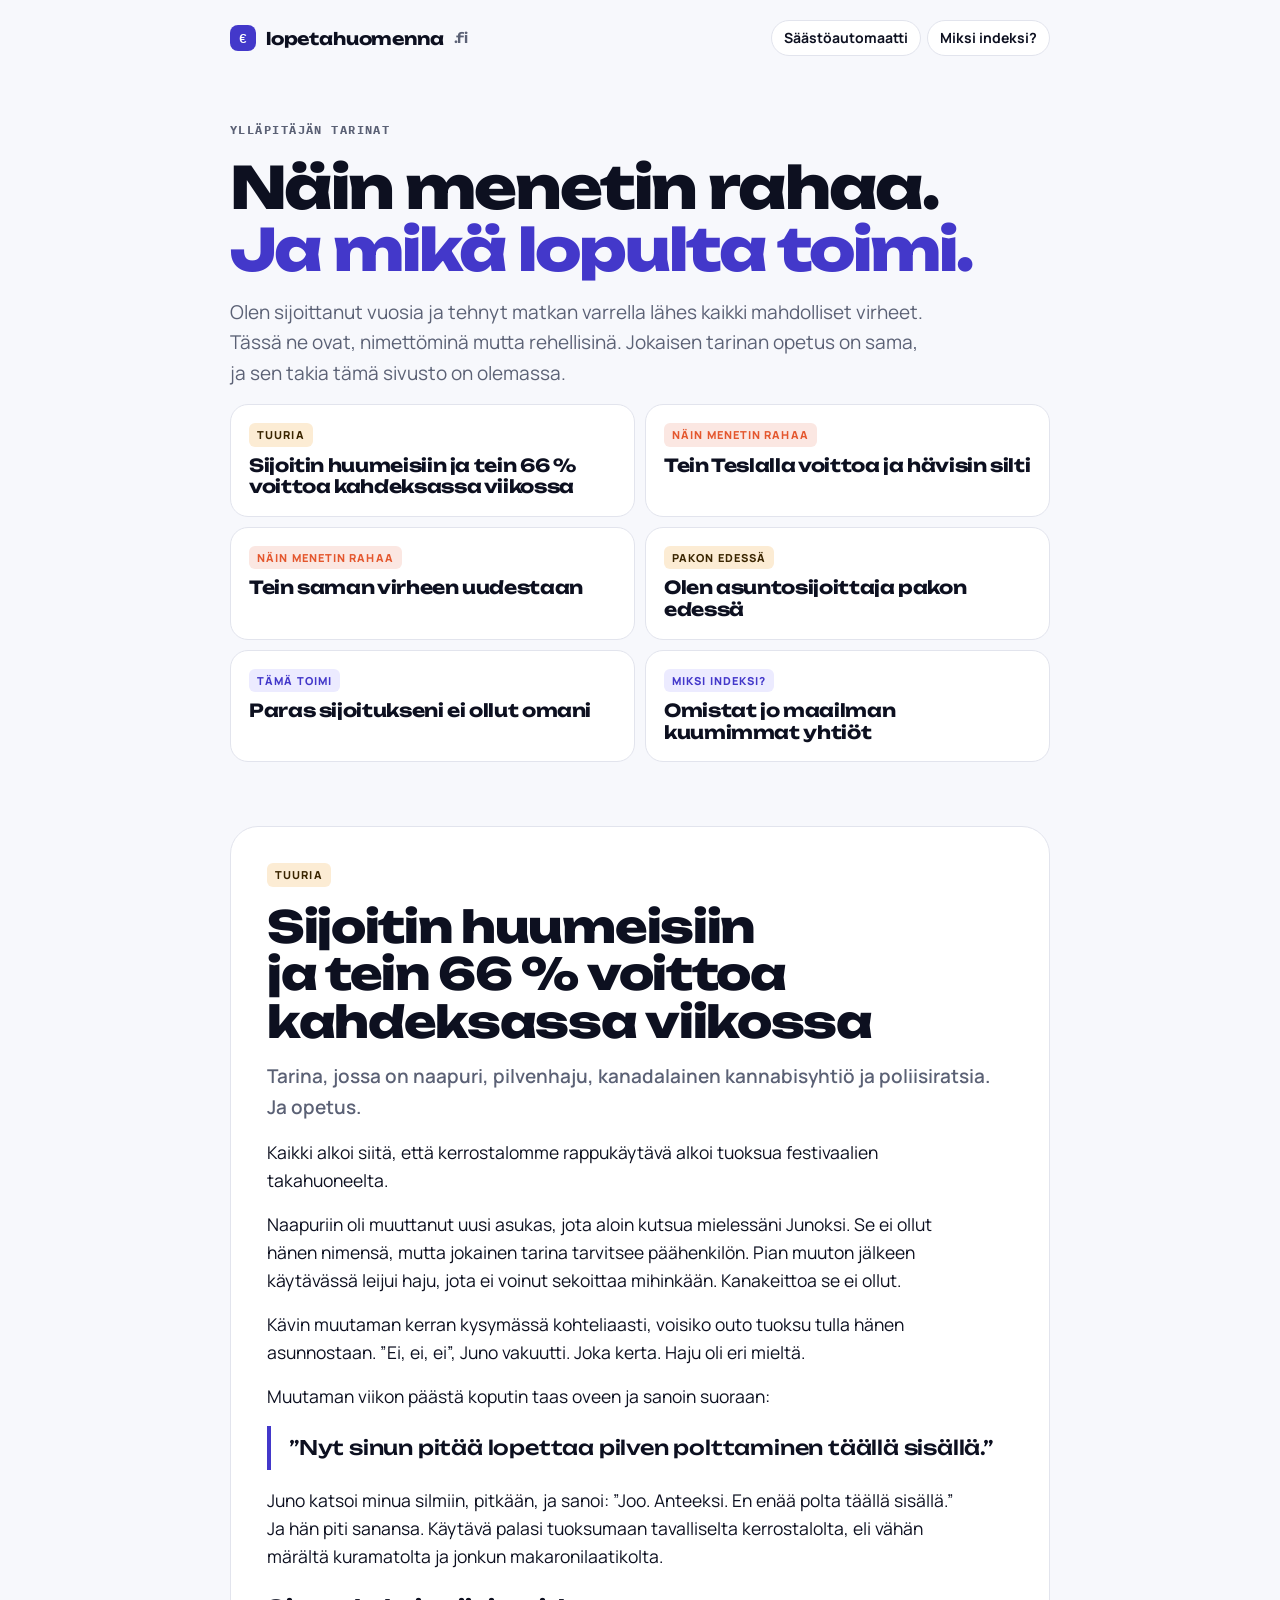
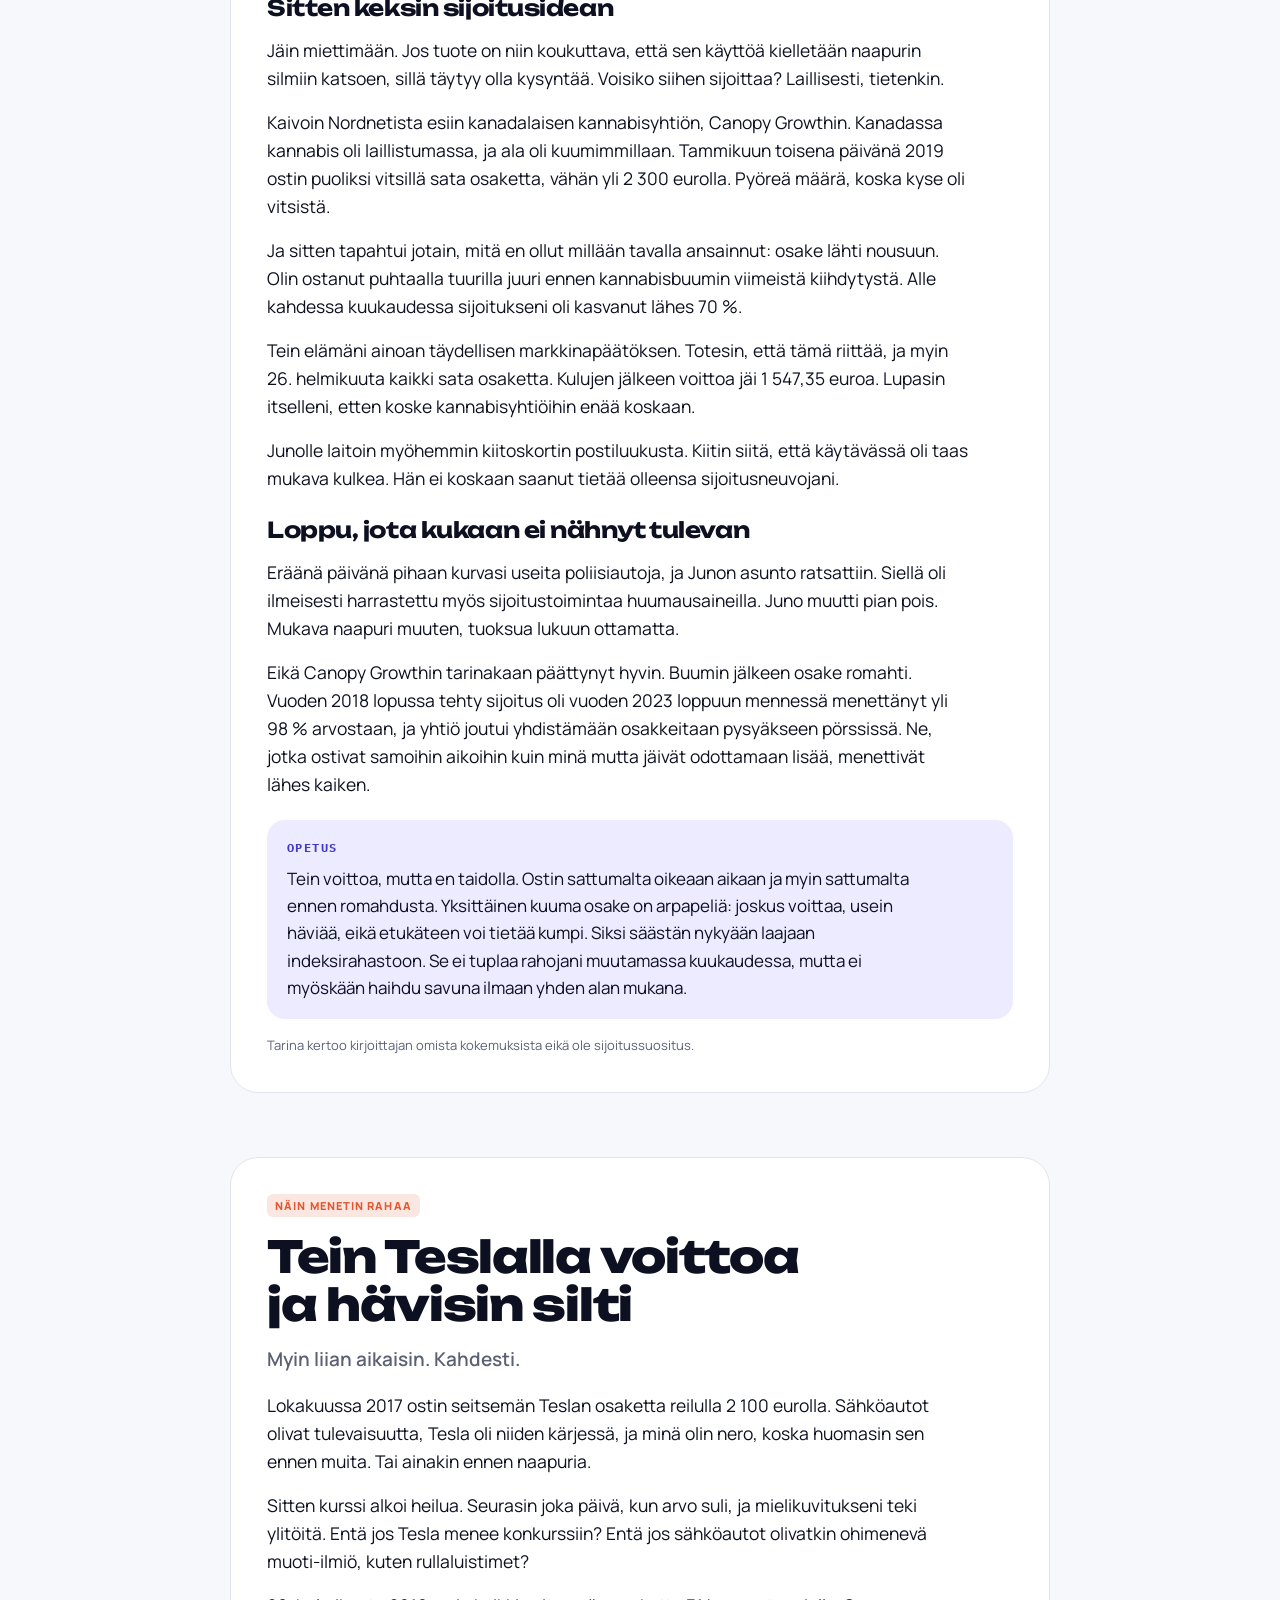
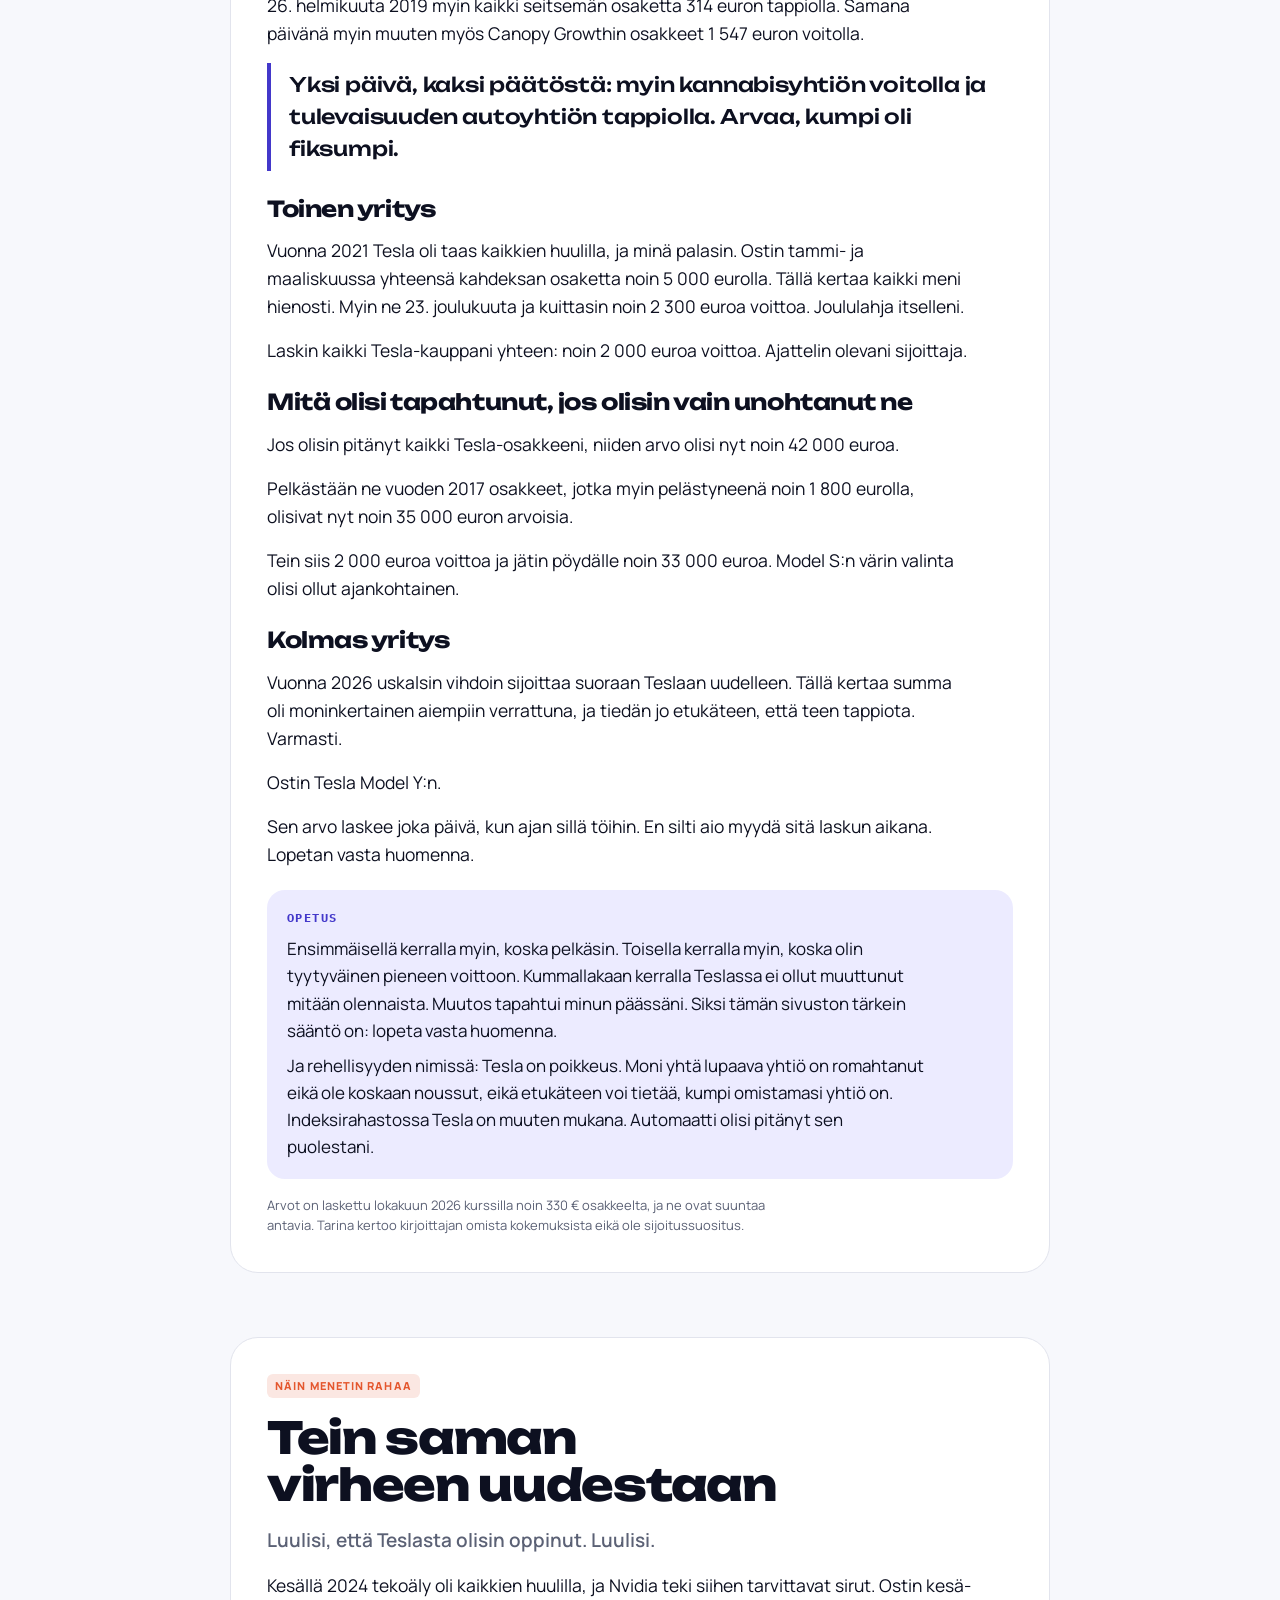
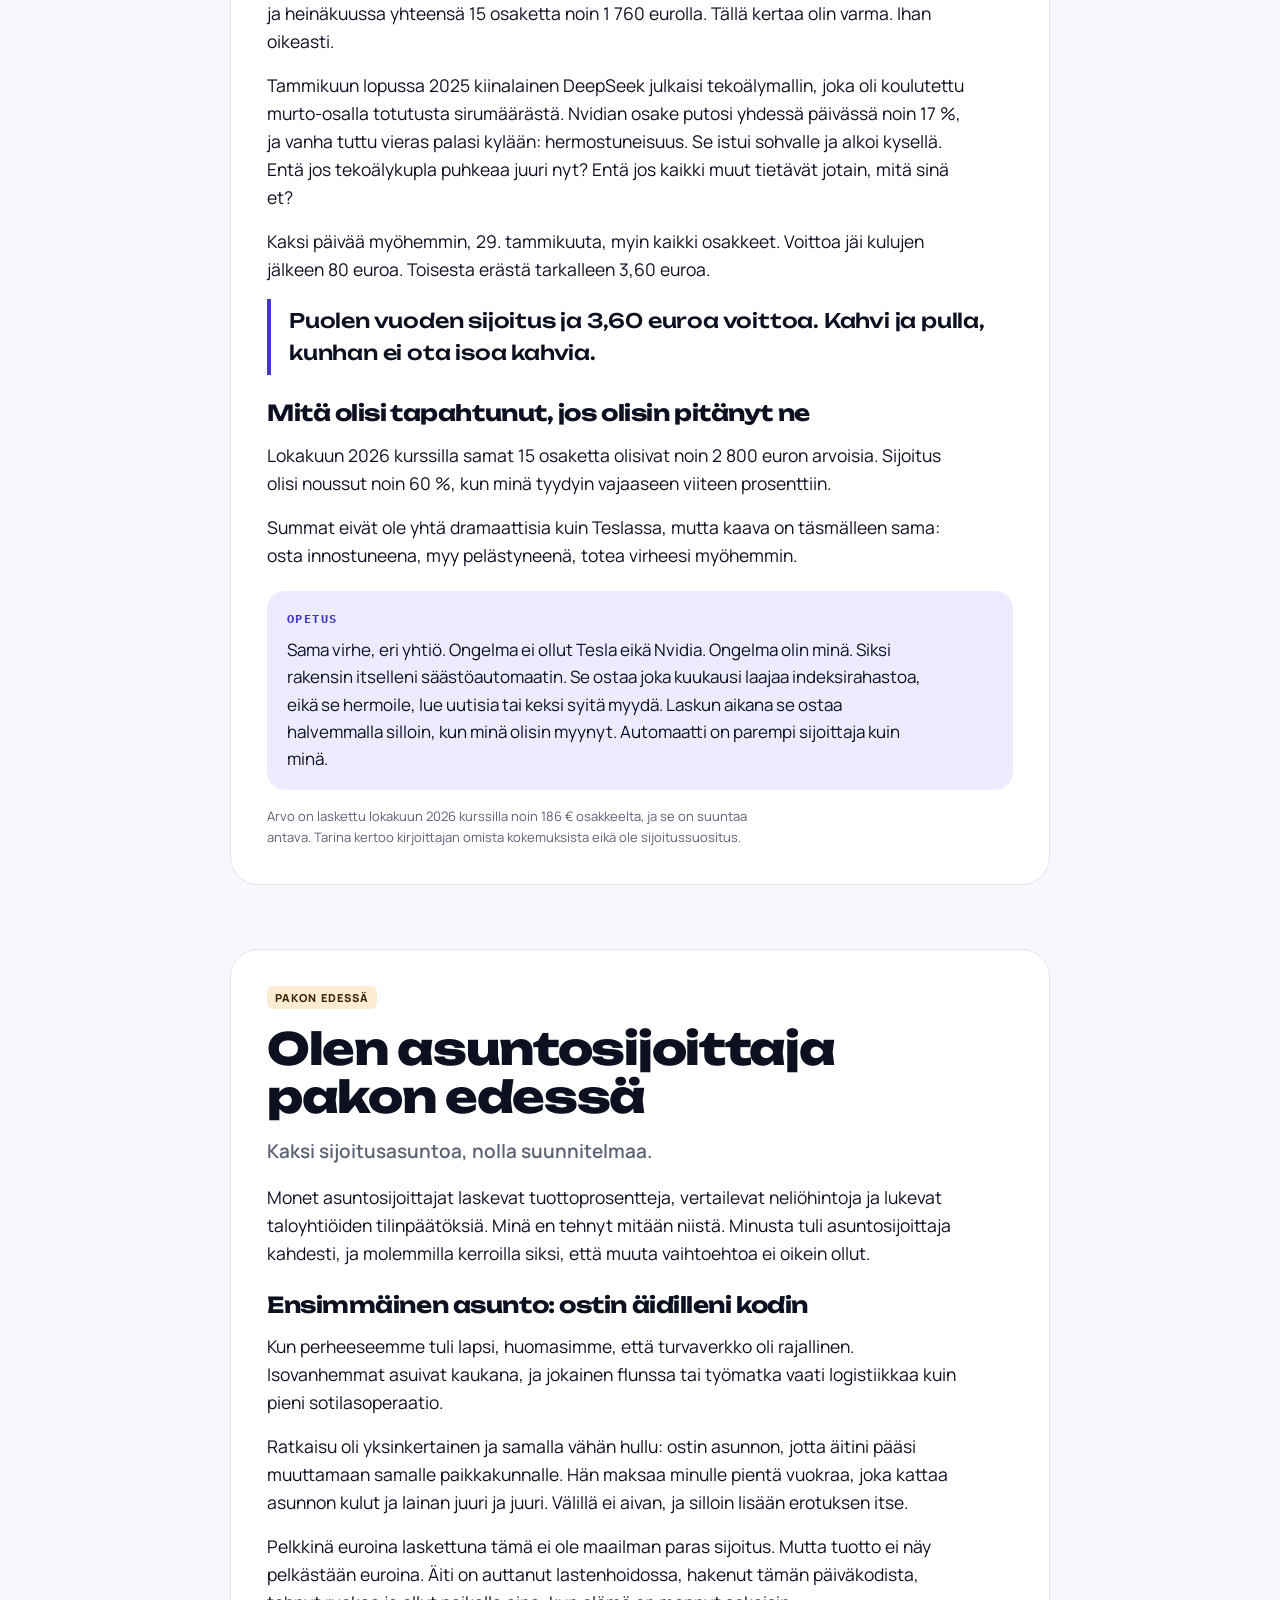
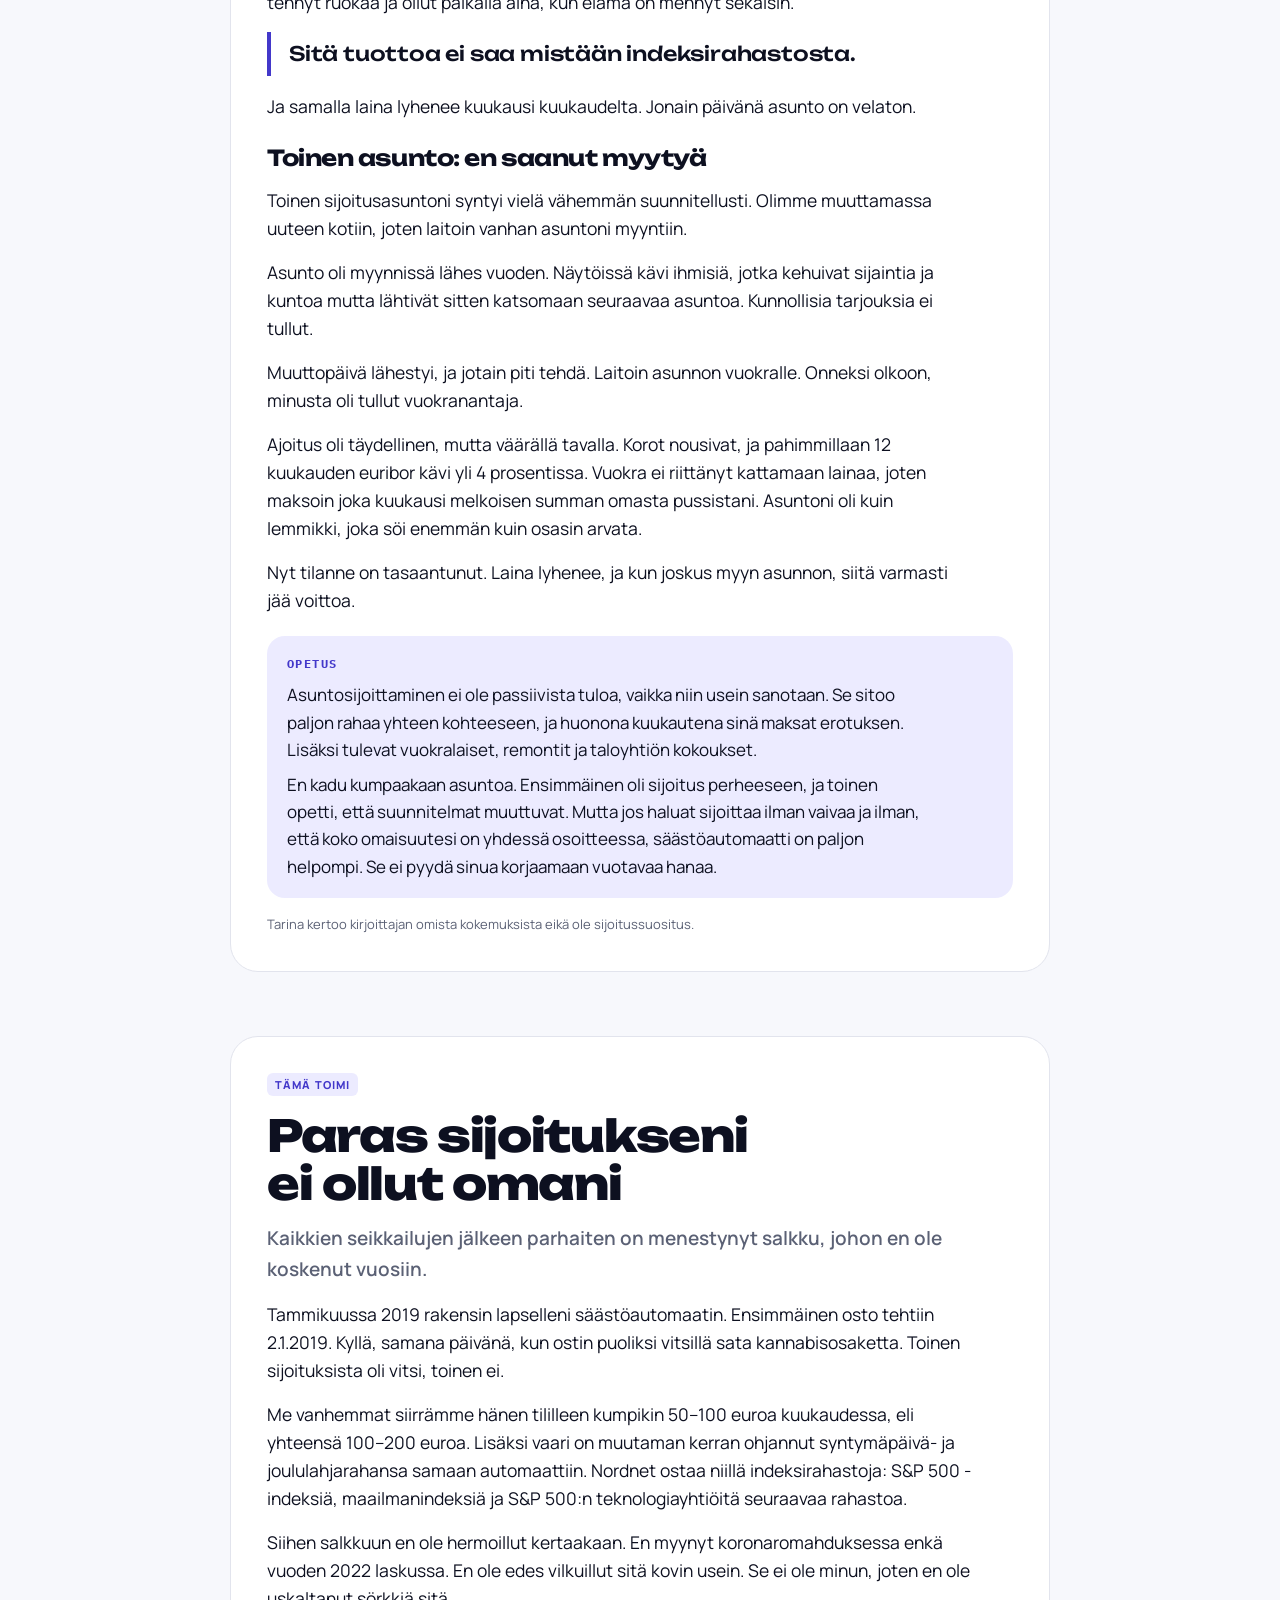
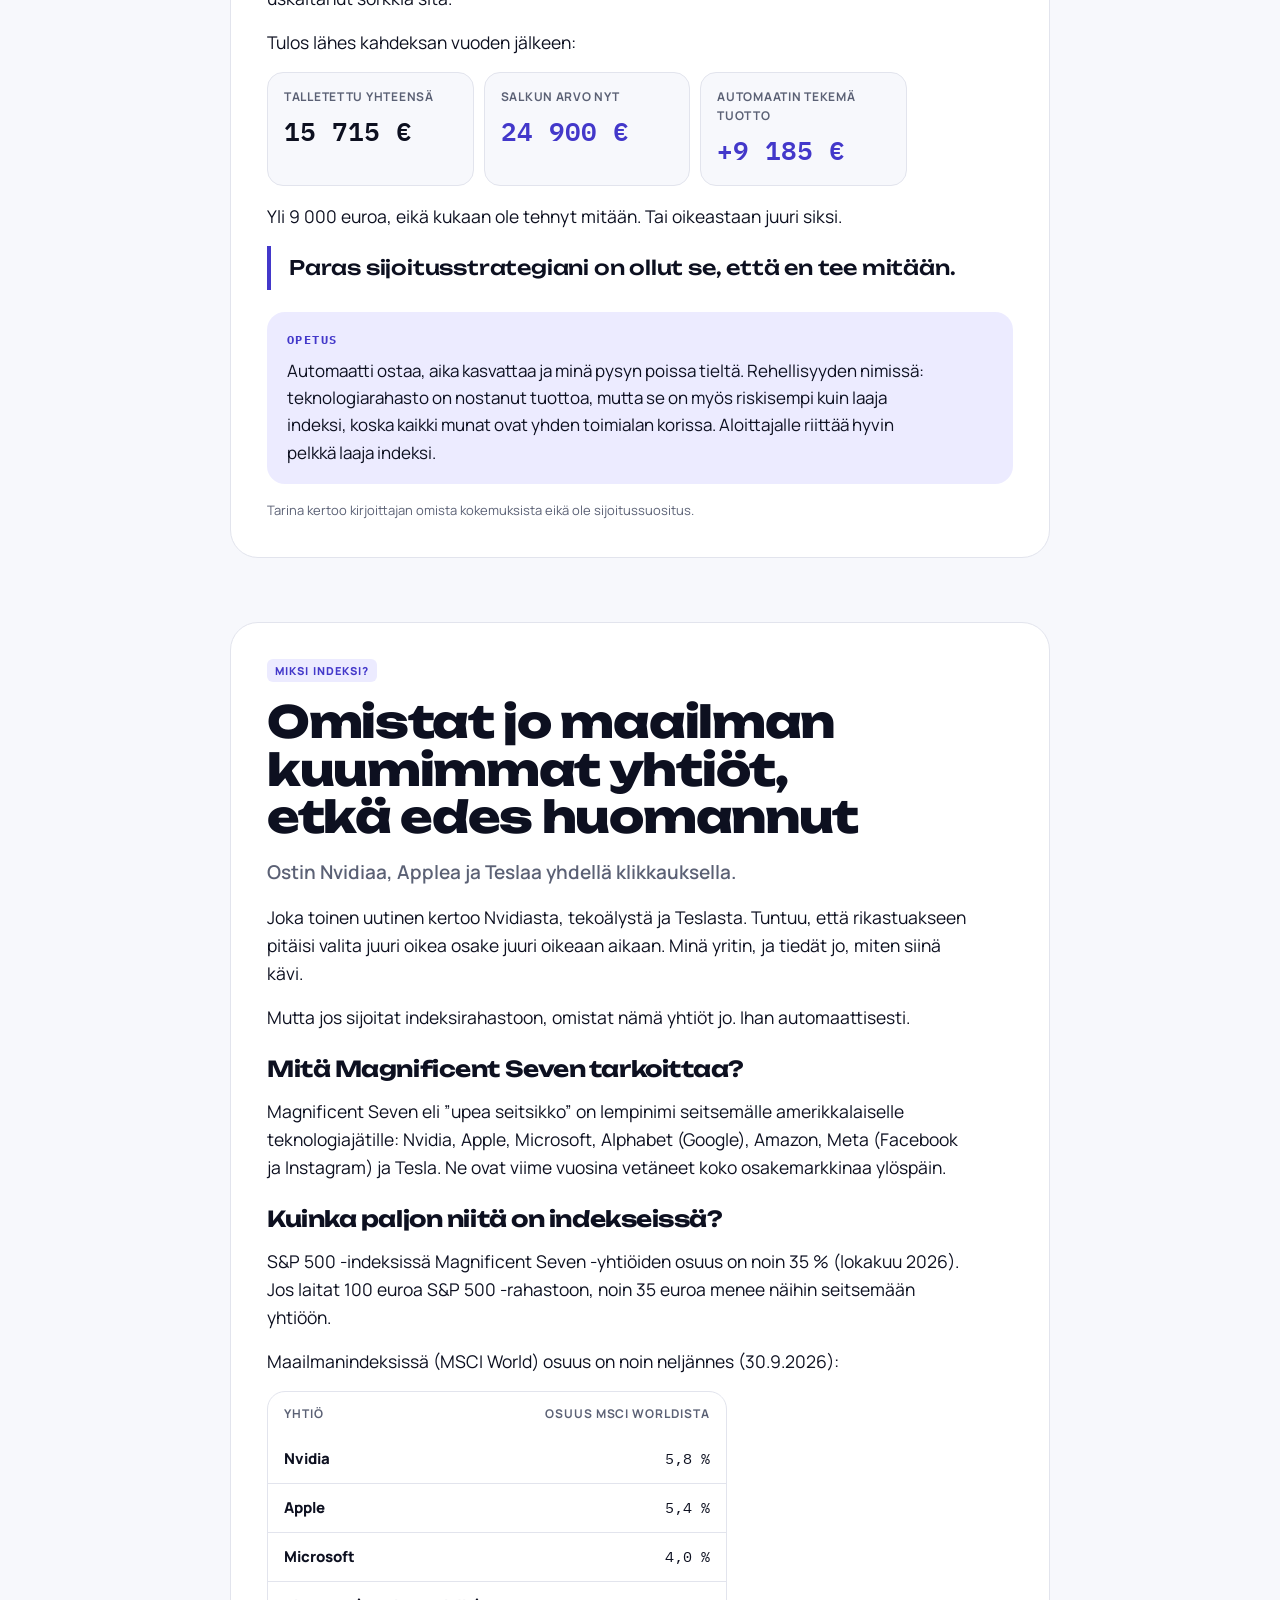
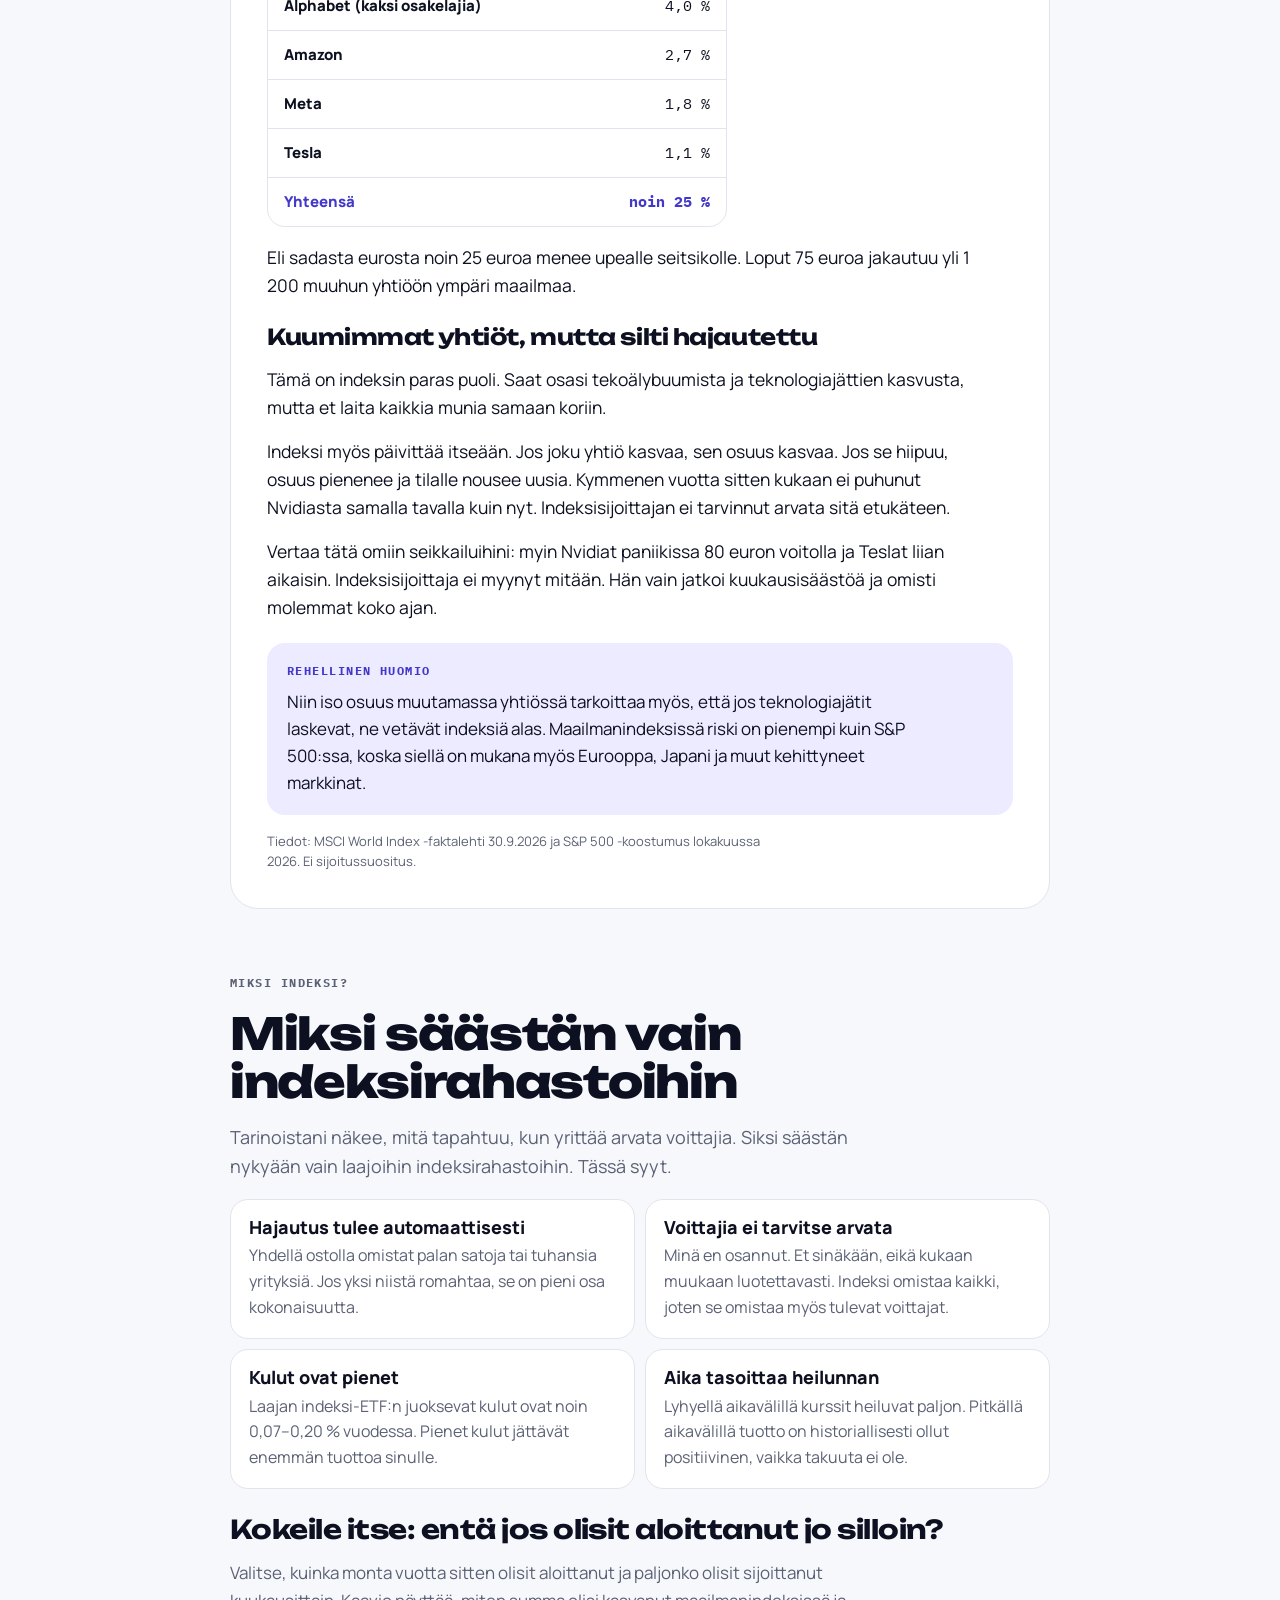
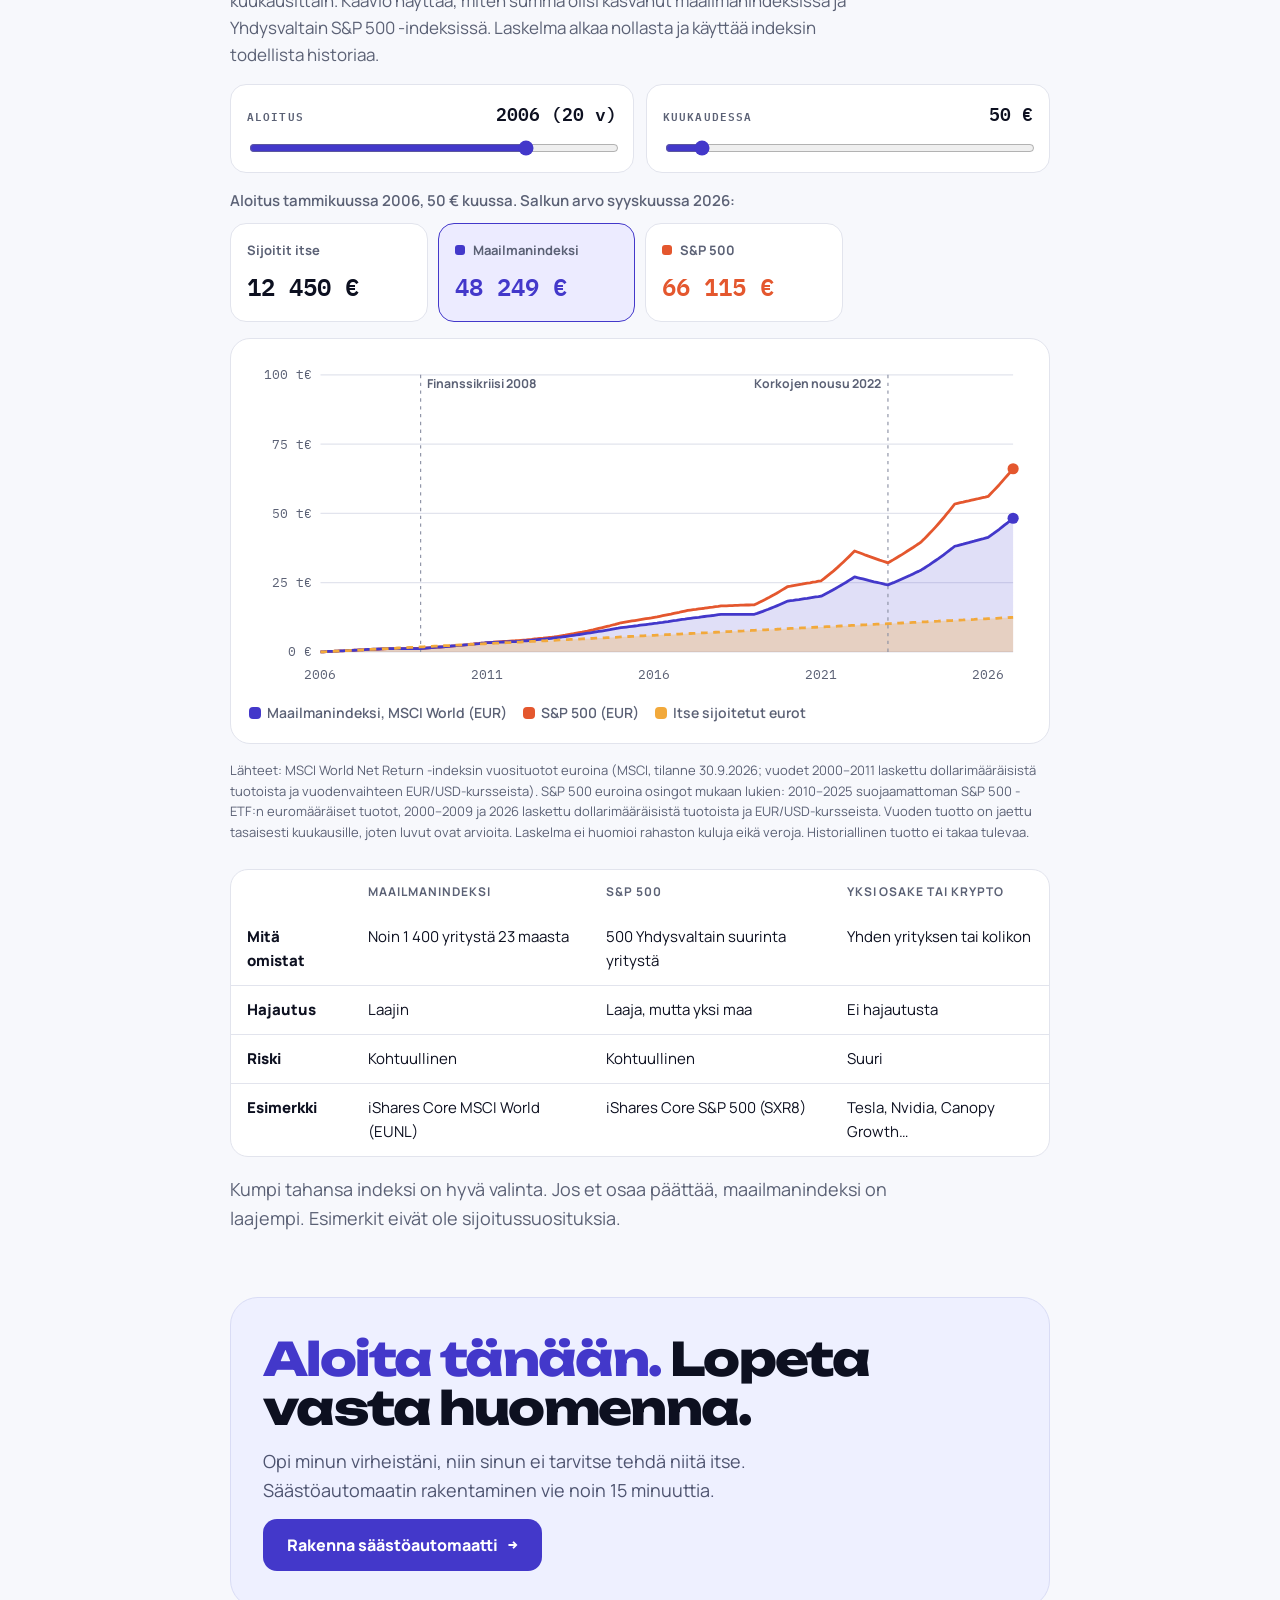
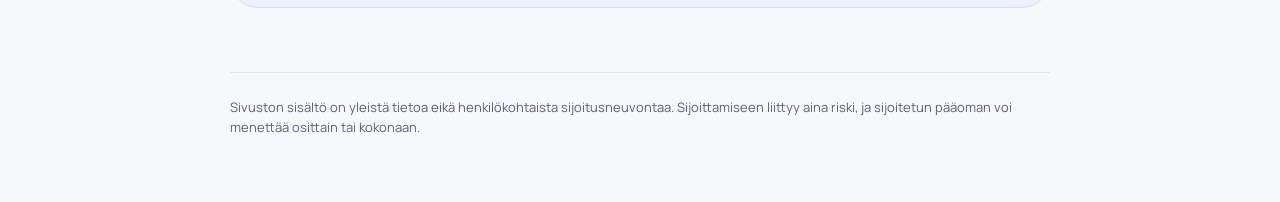
==== tarinat.html @ 7ac10c04 "Asuntotarina: korkohuipun muotoilu Co-Authored-By: Claude Opus 5.5 <noreply@anthropic.com> Claude-Se" ====
<!doctype html>
<html lang="fi">
<head>
<meta charset="utf-8">
<link rel="icon" href="data:image/svg+xml,%3Csvg xmlns='http://www.w3.org/2000/svg' viewBox='0 0 32 32'%3E%3Crect width='32' height='32' rx='9' fill='%234338CA'/%3E%3Ctext x='16' y='22' font-family='Arial' font-size='18' font-weight='700' text-anchor='middle' fill='white'%3E%E2%82%AC%3C/text%3E%3C/svg%3E">
<meta name="viewport" content="width=device-width, initial-scale=1, viewport-fit=cover">
<title>Ylläpitäjän tarinat</title>
<meta name="claude:viewport-fit-sides" content="cover">
<link rel="preconnect" href="https://fonts.googleapis.com">
<link rel="stylesheet" href="https://fonts.googleapis.com/css2?family=Unbounded:wght@500;700;800&family=Manrope:wght@400;500;600;700;800&family=IBM+Plex+Mono:wght@500;600&display=swap">
<style>
/* Layout: a dark "terminal" hero panel with the real index curve behind the thesis, then crisp white cards on a cool grey page. */
:root{
  --bg:#F7F8FC; --surface:#FFFFFF; --ink:#0D1020; --muted:#5B6175; --line:#E2E4ED;
  --spruce:#4338CA; --spruce-soft:#ECEBFF; --stop:#8A8FA3; --sky:#E4572E; --sun:#F2A93B; --sun-ink:#3A2500;
  --panel:#EEF0FF; --panel-ink:#0D1020; --panel-muted:#4E5470; --panel-line:#D9DCF5; --glow:#4338CA;
  --display:"Unbounded", "Avenir Next", "Segoe UI", sans-serif;
  --body:"Manrope", "Segoe UI", Helvetica, Arial, sans-serif;
  --mono:"IBM Plex Mono", ui-monospace, Menlo, Consolas, monospace;
}
@media (prefers-color-scheme: dark){:root:not([data-theme="light"]){
  --bg:#08090F; --surface:#121526; --ink:#ECEEF7; --muted:#9CA2BD; --line:#23273F;
  --spruce:#9B94FF; --spruce-soft:#1F1E45; --stop:#7C819A; --sky:#FF8A65; --sun:#F5B651; --sun-ink:#2A1A00;
  --panel:#141833; --panel-ink:#F3F4FA; --panel-muted:#A3A8C2; --panel-line:#2C3157; --glow:#A9A4FF; color-scheme:dark}}
:root[data-theme="dark"]{
  --bg:#08090F; --surface:#121526; --ink:#ECEEF7; --muted:#9CA2BD; --line:#23273F;
  --spruce:#9B94FF; --spruce-soft:#1F1E45; --stop:#7C819A; --sky:#FF8A65; --sun:#F5B651; --sun-ink:#2A1A00;
  --panel:#141833; --panel-ink:#F3F4FA; --panel-muted:#A3A8C2; --panel-line:#2C3157; --glow:#A9A4FF; color-scheme:dark}

*{box-sizing:border-box}
body{background:var(--bg);color:var(--ink);font-family:var(--body);font-size:17px;line-height:1.6;
  padding-left:max(16px,env(safe-area-inset-left,0px));padding-right:max(16px,env(safe-area-inset-right,0px))}
.wrap{max-width:820px;margin:0 auto;display:flex;flex-direction:column;gap:64px;padding-block:20px 64px}
h1,h2,h3{font-family:var(--display);text-wrap:balance;margin:0;line-height:1.08}
h3{font-family:var(--body);font-weight:800}
p{margin:0}
.num{font-family:var(--mono);font-variant-numeric:tabular-nums}

header{display:flex;justify-content:space-between;align-items:center;gap:12px}
.logo{font-family:var(--display);font-weight:700;font-size:17px;letter-spacing:-.01em;display:flex;align-items:center;gap:10px}
.logo .coin{width:26px;height:26px;border-radius:8px;background:var(--spruce);display:grid;place-items:center;color:var(--surface);font-size:13px;font-family:var(--mono);font-weight:600}
.logo small{color:var(--muted);font-weight:500}
.tag{font-size:12px;text-transform:uppercase;letter-spacing:.12em;color:var(--muted);font-weight:700;font-family:var(--mono)}
header .tag{background:var(--surface);border:1px solid var(--line);border-radius:999px;padding:5px 12px;letter-spacing:.06em}

/* Hero panel */
.hero{position:relative;overflow:hidden;background:var(--panel);color:var(--panel-ink);border-radius:28px;padding:44px 36px 36px;display:flex;flex-direction:column;gap:22px;isolation:isolate}
.hero{border:1px solid var(--panel-line)}
.hero::after{content:"";position:absolute;inset:0;background-image:linear-gradient(var(--panel-line) 1px,transparent 1px),linear-gradient(90deg,var(--panel-line) 1px,transparent 1px);background-size:44px 44px;opacity:.7;z-index:-2;mask-image:linear-gradient(180deg,transparent,#000 70%)}
.hero .curve{position:absolute;left:0;right:0;bottom:0;width:100%;height:62%;z-index:-1;pointer-events:none}
.hero h1{font-size:clamp(34px,6.4vw,60px);font-weight:800;letter-spacing:-.035em}
.hero h1 em{font-style:normal;color:var(--glow)}
.hero .lead{font-size:18px;color:var(--panel-muted);max-width:56ch}
.hero .lead:first-of-type{color:var(--panel-ink);font-size:20px;font-weight:600}
.receipt{display:grid;grid-template-columns:repeat(3,minmax(0,1fr));gap:10px;margin-top:6px}
.receipt div{padding:14px 16px;display:flex;flex-direction:column;gap:4px;border:1px solid var(--panel-line);border-radius:16px;background:color-mix(in srgb,var(--surface) 80%,transparent);backdrop-filter:blur(6px);min-width:0}
.receipt span{font-size:11px;text-transform:uppercase;letter-spacing:.1em;color:var(--panel-muted);font-weight:600;font-family:var(--mono)}
.receipt b{font-family:var(--mono);font-size:clamp(20px,3.6vw,28px);font-weight:600;color:var(--panel-ink)}
.receipt .big{border-color:var(--glow)}
.receipt .big b{color:var(--glow)}
.hero .fine{color:var(--panel-muted)}
.fine{font-size:13px;color:var(--muted)}
.btn{appearance:none;border:0;border-radius:14px;background:var(--spruce);color:var(--surface);font:800 16px var(--body);padding:15px 24px;cursor:pointer;align-self:flex-start;transition:transform .15s,box-shadow .15s;display:inline-flex;align-items:center;gap:10px}
.btn::after{content:"→";font-family:var(--mono)}
.btn:hover:not(:disabled){transform:translateY(-2px)}
.btn:disabled{opacity:.4;cursor:default}
.hero .btn{background:var(--spruce);color:var(--surface)}
.hero .btn:hover{box-shadow:0 10px 30px -10px var(--glow)}
.btn:focus-visible,.opt:focus-within,.ghost:focus-visible{outline:3px solid var(--sun);outline-offset:2px}
.ghost{appearance:none;background:none;border:0;color:var(--muted);font:700 15px var(--body);cursor:pointer;padding:8px 0}
.ghost:disabled{visibility:hidden}

/* Quiz */
.quiz{background:var(--surface);border:1px solid var(--line);border-radius:24px;padding:32px;display:flex;flex-direction:column;gap:24px;scroll-margin-top:16px;box-shadow:0 1px 0 var(--line),0 24px 48px -32px rgba(13,16,32,.25)}
.progress{display:flex;gap:6px}
.progress i{flex:1;height:4px;border-radius:2px;background:var(--line);transition:background .25s}
.progress i.on{background:var(--spruce)}
.qhead{display:flex;flex-direction:column;gap:8px}
.qhead h2{font-size:clamp(22px,4vw,30px);font-weight:700;letter-spacing:-.02em}
.opts{display:grid;grid-template-columns:repeat(2,minmax(0,1fr));gap:10px}
.opt{display:flex;gap:12px;align-items:flex-start;border:1.5px solid var(--line);border-radius:16px;padding:16px;cursor:pointer;transition:border-color .15s,background .15s,transform .15s;background:var(--surface)}
.opt:hover{border-color:var(--spruce);transform:translateY(-1px)}
.opt input{position:absolute;opacity:0;pointer-events:none}
.opt .dot{flex:none;width:22px;height:22px;border-radius:7px;border:2px solid var(--line);margin-top:1px;display:grid;place-items:center}
.opt.sel{border-color:var(--spruce);background:var(--spruce-soft)}
.opt.sel .dot{border-color:var(--spruce);background:var(--spruce)}
.opt.sel .dot::after{content:"";width:9px;height:5px;border-left:2px solid var(--surface);border-bottom:2px solid var(--surface);transform:rotate(-45deg) translate(1px,-1px)}
.opt b{display:block;font-weight:800}
.opt small{color:var(--muted);font-size:14.5px;line-height:1.45;display:block;margin-top:2px}
.nav{display:flex;justify-content:space-between;align-items:center}

/* Plan */
.plan{display:flex;flex-direction:column;gap:24px}
.plan h2{font-size:clamp(26px,4.8vw,40px);font-weight:800;letter-spacing:-.03em}
.verdict{background:var(--surface);border:1px solid var(--line);border-radius:18px;padding:18px 20px;font-size:18px;max-width:none;position:relative;padding-left:24px}
.verdict::before{content:"";position:absolute;left:0;top:18px;bottom:18px;width:4px;border-radius:0 4px 4px 0;background:var(--sun)}
.steps{list-style:none;margin:0;padding:0;display:grid;gap:10px;counter-reset:s}
.steps li{display:grid;grid-template-columns:44px minmax(0,1fr);gap:14px;padding:18px;background:var(--surface);border:1px solid var(--line);border-radius:18px;counter-increment:s}
.steps li::before{content:counter(s,decimal-leading-zero);font-family:var(--mono);font-weight:600;font-size:14px;width:40px;height:40px;border-radius:12px;background:var(--spruce-soft);color:var(--spruce);display:grid;place-items:center}
.steps h3{font-size:18px;margin-bottom:4px}
.steps p{color:var(--muted);font-size:16px}
.mine{background:var(--sun);color:var(--sun-ink);font-size:11px;font-weight:800;text-transform:uppercase;letter-spacing:.08em;padding:3px 8px;border-radius:6px;margin-left:8px;vertical-align:2px;font-family:var(--body);white-space:nowrap}

/* Calculators */
.calc{display:flex;flex-direction:column;gap:20px}
.calc h2{font-size:clamp(24px,4.4vw,34px);font-weight:700;letter-spacing:-.025em}
.controls{display:grid;grid-template-columns:repeat(3,minmax(0,1fr));gap:12px}
.controls.two{grid-template-columns:repeat(2,minmax(0,1fr))}
.controls.four{grid-template-columns:repeat(4,minmax(0,1fr))}
@media (max-width:820px){.controls.four{grid-template-columns:repeat(2,minmax(0,1fr))}}
.lead-s{color:var(--muted);max-width:62ch}
.ctl{display:flex;flex-direction:column;gap:10px;background:var(--surface);border:1px solid var(--line);border-radius:16px;padding:14px 16px}
.ctl label{font-size:11px;text-transform:uppercase;letter-spacing:.1em;color:var(--muted);font-weight:600;font-family:var(--mono);display:flex;justify-content:space-between;gap:8px;align-items:baseline}
.ctl output{font-family:var(--mono);color:var(--ink);text-transform:none;letter-spacing:0;font-size:18px;font-weight:600}
input[type=range]{width:100%;accent-color:var(--spruce)}
.chart{background:var(--surface);border:1px solid var(--line);border-radius:20px;padding:18px}
.chart svg{display:block;width:100%;height:auto}
.legend{display:flex;flex-wrap:wrap;gap:16px;font-size:14px;color:var(--muted);margin-top:10px;font-weight:600}
.legend span::before{content:"";display:inline-block;width:12px;height:12px;border-radius:4px;margin-right:6px;vertical-align:-1px;background:var(--c)}
.stats{display:grid;grid-template-columns:repeat(auto-fit,minmax(170px,1fr));gap:10px}
.stats .cap{grid-column:1/-1;font-size:15px;color:var(--muted);font-weight:600}
.stats .row{display:flex;flex-direction:column;gap:6px;padding:16px;background:var(--surface);border:1px solid var(--line);border-radius:16px;min-width:0}
.stats .row span{color:var(--muted);font-size:13px;font-weight:700;display:flex;align-items:center}
.stats .row b{font-family:var(--mono);font-variant-numeric:tabular-nums;font-size:clamp(18px,3.2vw,24px);font-weight:600;white-space:nowrap}
.stats .row.hi{border-color:var(--spruce);background:var(--spruce-soft)}
.stats .row.hi b{color:var(--spruce)}
.stats .row.sky b{color:var(--sky)}
.stats .row .sw{display:inline-block;width:10px;height:10px;border-radius:3px;margin-right:8px;background:var(--c)}

/* ETF examples drawer */
.etf{margin-top:12px;border:1px solid var(--line);border-radius:14px;background:var(--bg)}
.etf summary{cursor:pointer;list-style:none;padding:12px 14px;font-weight:800;color:var(--spruce);display:flex;justify-content:space-between;align-items:center;gap:12px}
.etf summary::-webkit-details-marker{display:none}
.etf summary::after{content:"+";font-family:var(--mono);font-size:20px;line-height:1;transition:transform .2s}
.etf[open] summary::after{transform:rotate(45deg)}
.etf summary:focus-visible{outline:3px solid var(--sun);outline-offset:2px;border-radius:14px}
.etf-body{padding:0 14px 16px;display:flex;flex-direction:column;gap:14px}
.etf-note{font-size:14px;color:var(--muted)}
.funds{display:grid;grid-template-columns:repeat(2,minmax(0,1fr));gap:10px}
.fund{background:var(--surface);border:1px solid var(--line);border-radius:14px;padding:14px;display:flex;flex-direction:column;gap:10px;min-width:0}
.fund h4{margin:0;font-size:15px;font-weight:800;line-height:1.3;color:var(--ink)}
.fund dl{margin:0;display:grid;grid-template-columns:auto minmax(0,1fr);gap:4px 12px;font-size:14px}
.fund dt{color:var(--muted)}
.fund dd{margin:0;font-family:var(--mono);font-weight:600;color:var(--ink);text-align:right}
.fund p{font-size:14px;color:var(--muted)}
.fund a{color:var(--spruce);font-weight:800;font-size:14px;text-decoration:none;margin-top:auto}
.fund a:hover{text-decoration:underline}
.decode{background:var(--surface);border:1px solid var(--line);border-radius:14px;padding:14px;display:flex;flex-direction:column;gap:10px}
.decode .name{font-family:var(--mono);font-size:14px;font-weight:600;display:flex;flex-wrap:wrap;gap:6px}
.decode .name span{background:var(--spruce-soft);color:var(--spruce);border-radius:6px;padding:2px 7px}
.decode ul{margin:0;padding:0;list-style:none;display:grid;gap:6px;font-size:14px;color:var(--muted)}
.decode li b{color:var(--ink)}
@media (max-width:620px){.funds{grid-template-columns:1fr}}
/* Illustrated guide */
.calm{display:block;margin-top:10px;padding:12px 14px;border-radius:12px;background:var(--spruce-soft);color:var(--ink);font-size:15px}
.calm b{color:var(--spruce)}
.tip{margin-top:6px;border:1px solid var(--sun);background:color-mix(in srgb,var(--sun) 10%,var(--surface));border-radius:16px;padding:16px;display:flex;flex-direction:column;gap:10px}
.tip-h{font-weight:800;color:var(--ink)}
.tip p{font-size:15px}
.bars{display:grid;gap:8px}
.bar{display:grid;grid-template-columns:92px minmax(0,1fr) 44px;align-items:center;gap:10px;font-size:14px}
.bar span{color:var(--muted);font-weight:700}
.bar i{display:block;height:12px;border-radius:6px;background:var(--sun);width:var(--w)}
.bar b{font-family:var(--mono);text-align:right;color:var(--ink)}
.tt{border-collapse:collapse;font-size:14px;width:100%}
.tt th{text-align:left;color:var(--muted);font-weight:700;padding:6px 8px 6px 0;border-bottom:1px solid var(--line)}
.tt td{padding:6px 8px 6px 0;border-bottom:1px solid var(--line);font-family:var(--mono);font-variant-numeric:tabular-nums;color:var(--ink)}
.tt tr:last-child td{border-bottom:0}

.mock{aspect-ratio:9/16;background:#FFFFFF;color:#1C1C1C;padding:22px 16px;display:flex;flex-direction:column;gap:8px;font-family:var(--body);font-size:11px}
.mock b{font-size:15px;margin:10px 0 6px}
.mock .q{font-weight:700;margin-top:6px}
.mock .f{height:22px;border:1.5px solid #D5D5D5;border-radius:6px}
.mock .f.t{display:flex;align-items:center;padding:0 7px;color:#5A5A5A;font-size:10px;white-space:nowrap;overflow:hidden}
.mock .f.hl{border-color:#E9A62B;background:#FFF5E0;color:#1C1C1C}
.mock .o{height:18px;border-radius:6px;background:#F2F2F2;position:relative}
.mock .o::before{content:"";position:absolute;left:6px;top:4px;width:10px;height:10px;border-radius:50%;border:1.5px solid #9A9A9A}
.mock .o.on::before{background:#1C1C1C;border-color:#1C1C1C}
.mock .btnm{margin-top:auto;background:#1C1C1C;color:#FFFFFF;border-radius:999px;text-align:center;padding:8px;font-weight:700}

.guide{display:flex;flex-direction:column;gap:22px;scroll-margin-top:16px}
.guide h2{font-size:clamp(26px,4.8vw,40px);font-weight:800;letter-spacing:-.03em}
.need{display:flex;flex-wrap:wrap;gap:8px}
.need span{background:var(--surface);border:1px solid var(--line);border-radius:999px;padding:6px 14px;font-weight:700;font-size:15px}
.need span::before{content:"✓";color:var(--spruce);font-weight:800;margin-right:8px}
.gbar{position:sticky;top:env(safe-area-inset-top,0px);z-index:5;background:color-mix(in srgb,var(--bg) 88%,transparent);backdrop-filter:blur(8px);padding:10px 0;display:flex;align-items:center;gap:12px}
.gbar .track{flex:1;height:6px;border-radius:3px;background:var(--line);overflow:hidden}
.gbar .fill{height:100%;width:0;background:var(--spruce);border-radius:3px;transition:width .35s}
.gbar output{font-family:var(--mono);font-weight:600;font-size:14px;color:var(--muted);white-space:nowrap}
.gsteps{list-style:none;margin:0;padding:0;display:grid;gap:14px}
.gstep{display:grid;grid-template-columns:minmax(0,220px) minmax(0,1fr);gap:28px;align-items:center;background:var(--surface);border:1px solid var(--line);border-radius:24px;padding:22px;transition:border-color .2s}
.gstep.done{border-color:var(--spruce)}
.phone{position:relative;width:100%;max-width:220px;border-radius:30px;background:var(--ink);padding:8px;box-shadow:0 20px 40px -24px rgba(13,16,32,.45)}
.phone .screen{position:relative;width:100%;border-radius:23px;overflow:hidden;background:var(--bg)}
.phone img{display:block;width:100%;height:auto}
.phone .hot{position:absolute;border:3px solid var(--sun);border-radius:14px;box-shadow:0 0 0 4px color-mix(in srgb,var(--sun) 30%,transparent)}
.phone .ph{aspect-ratio:9/16;display:grid;place-items:center;text-align:center;padding:16px;color:var(--muted);font-size:13px;font-weight:700;border:2px dashed var(--line);border-radius:23px}
.gtext{display:flex;flex-direction:column;gap:10px;min-width:0}
.gnum{font-family:var(--mono);font-size:13px;font-weight:600;color:var(--spruce)}
.gtext h3{font-size:22px;font-family:var(--display);font-weight:700;letter-spacing:-.02em}
.gtext p{color:var(--muted)}
.gtext p b{color:var(--ink)}
.check{display:inline-flex;align-items:center;gap:10px;align-self:flex-start;cursor:pointer;font-weight:800;font-size:15px;border:1.5px solid var(--line);border-radius:12px;padding:9px 14px;margin-top:4px;user-select:none}
.check input{width:18px;height:18px;accent-color:var(--spruce);margin:0}
.check:has(input:checked){border-color:var(--spruce);background:var(--spruce-soft);color:var(--spruce)}
.check:focus-within{outline:3px solid var(--sun);outline-offset:2px}
.gdone{background:var(--spruce-soft);border:1px solid var(--spruce);border-radius:24px;padding:28px;display:flex;flex-direction:column;gap:8px}
.gdone h3{font-family:var(--display);font-size:clamp(22px,4vw,30px);font-weight:800;letter-spacing:-.02em;color:var(--spruce)}
.jump{display:inline-block;margin-top:8px;color:var(--spruce);font-weight:800;font-size:15px;text-decoration:none}
.jump:hover{text-decoration:underline}
@media (prefers-reduced-motion:no-preference){.phone .hot{animation:pulse 2s ease-in-out infinite}}
@keyframes pulse{50%{box-shadow:0 0 0 9px color-mix(in srgb,var(--sun) 12%,transparent)}}
@media (max-width:620px){.gstep{grid-template-columns:1fr;gap:18px;justify-items:center}.gtext{justify-self:stretch}}
/* Top nav + stories teaser */
.topnav{display:flex;gap:6px;flex-wrap:wrap}
.topnav a{color:var(--ink);text-decoration:none;font-weight:700;font-size:14px;background:var(--surface);border:1px solid var(--line);border-radius:999px;padding:6px 12px}
.topnav a:hover{border-color:var(--spruce);color:var(--spruce)}
.topnav a:focus-visible,.teaser a:focus-visible{outline:3px solid var(--sun);outline-offset:2px}
.teaser{position:relative;overflow:hidden;background:var(--surface);border:1px solid var(--line);border-radius:24px;padding:28px;display:flex;flex-direction:column;gap:12px;align-items:flex-start}
.teaser::before{content:"";position:absolute;right:-60px;top:-60px;width:200px;height:200px;border-radius:50%;background:var(--spruce-soft);z-index:0}
.teaser>*{position:relative}
.teaser-h{font-family:var(--display);font-weight:800;font-size:clamp(22px,4.4vw,34px);letter-spacing:-.025em;line-height:1.12;color:var(--ink);text-decoration:none;text-wrap:balance;min-height:2.3em;transition:opacity .35s}
.teaser-h:hover{color:var(--spruce)}
.teaser-h.fade{opacity:0}
.teaser p{color:var(--muted);max-width:56ch}
/* Phases, history markers, FAQ, final */
.phases{display:grid;gap:14px}
.phase{background:var(--surface);border:1px solid var(--line);border-radius:24px;scroll-margin-top:64px}
.phase.done{border-color:var(--spruce)}
.phase>summary{list-style:none;cursor:pointer;padding:20px 22px;display:grid;grid-template-columns:auto minmax(0,1fr) auto;gap:16px;align-items:center}
.phase>summary::-webkit-details-marker{display:none}
.phase>summary:focus-visible{outline:3px solid var(--sun);outline-offset:2px;border-radius:24px}
.pnum{width:44px;height:44px;border-radius:14px;background:var(--spruce-soft);color:var(--spruce);display:grid;place-items:center;font-family:var(--mono);font-weight:600}
.phase.done .pnum{background:var(--spruce);color:var(--surface)}
.ptitle{display:flex;flex-direction:column;gap:2px;min-width:0}
.ptitle b{font-family:var(--display);font-size:clamp(18px,3.4vw,22px);font-weight:700;letter-spacing:-.02em}
.ptitle span{color:var(--muted);font-size:14px;font-weight:700}
.pmeta{font-family:var(--mono);font-size:13px;font-weight:600;color:var(--muted);display:flex;align-items:center;gap:10px;white-space:nowrap}
.pmeta::after{content:"+";font-size:22px;line-height:1;color:var(--spruce);transition:transform .2s}
.phase[open] .pmeta::after{transform:rotate(45deg)}
.phase .gsteps{padding:0 14px 14px}
.phase .gstep{border-radius:18px;background:var(--bg)}
.phase-next{margin:0 14px 16px;display:flex;justify-content:space-between;align-items:center;gap:12px;flex-wrap:wrap;padding:14px 16px;border-radius:16px;background:var(--spruce-soft)}
.phase-next b{color:var(--spruce)}
.gdone{position:relative;overflow:hidden}
.gdone-num{font-size:18px}
.gdone-num b{font-family:var(--mono);color:var(--spruce)}
.burst{position:absolute;inset:0;pointer-events:none;background:radial-gradient(circle at 15% 20%,var(--sun) 0 4px,transparent 5px),radial-gradient(circle at 80% 30%,var(--spruce) 0 5px,transparent 6px),radial-gradient(circle at 65% 75%,var(--sky) 0 4px,transparent 5px),radial-gradient(circle at 30% 80%,var(--spruce) 0 3px,transparent 4px),radial-gradient(circle at 90% 85%,var(--sun) 0 4px,transparent 5px),radial-gradient(circle at 45% 15%,var(--sky) 0 3px,transparent 4px);opacity:.7}
@media (prefers-reduced-motion:no-preference){.gdone:not([hidden]) .burst{animation:pop .9s ease-out both}.gdone:not([hidden]){animation:rise .5s ease-out both}}
@keyframes pop{from{transform:scale(.6);opacity:0}to{transform:none;opacity:.7}}
@keyframes rise{from{transform:translateY(10px);opacity:.4}to{transform:none;opacity:1}}
.stats .row.stop b{color:var(--stop)}
.faq{display:flex;flex-direction:column;gap:18px}
.faq h2{font-size:clamp(26px,4.8vw,40px);font-weight:800;letter-spacing:-.03em}
.qa{display:grid;gap:8px}
.qa details{background:var(--surface);border:1px solid var(--line);border-radius:16px}
.qa summary{cursor:pointer;list-style:none;padding:16px 18px;font-weight:800;display:flex;justify-content:space-between;gap:12px}
.qa summary::-webkit-details-marker{display:none}
.qa summary::after{content:"+";font-family:var(--mono);color:var(--spruce);font-size:20px;line-height:1;transition:transform .2s}
.qa details[open] summary::after{transform:rotate(45deg)}
.qa summary:focus-visible{outline:3px solid var(--sun);outline-offset:2px;border-radius:16px}
.qa p{padding:0 18px 16px;color:var(--muted)}
.final{background:var(--panel);border:1px solid var(--panel-line);border-radius:28px;padding:40px 32px;display:flex;flex-direction:column;gap:16px;align-items:flex-start}
.final h2{font-size:clamp(30px,6vw,52px);font-weight:800;letter-spacing:-.035em;color:var(--panel-ink)}
.final h2 em{font-style:normal;color:var(--glow)}
.final p{color:var(--panel-muted);font-size:18px;max-width:52ch}
a.btn{text-decoration:none}
.tt tr.me td{background:var(--spruce-soft);color:var(--spruce);font-weight:700}
.tip .mine-line{font-weight:700;color:var(--ink)}
.tip .mine-line b{color:var(--spruce);font-family:var(--mono)}
@media (max-width:620px){.phase>summary{grid-template-columns:auto minmax(0,1fr);padding:16px}.pmeta{grid-column:1/-1}.phase .gsteps{padding:0 8px 8px}.final{padding:28px 20px}}
footer{border-top:1px solid var(--line);padding-top:24px;display:flex;flex-direction:column;gap:10px}
@media (max-width:620px){
  .hero{padding:32px 20px 24px;border-radius:22px}
  .opts,.controls,.controls.two,.stats{grid-template-columns:1fr}
  .receipt{grid-template-columns:1fr}
  .quiz{padding:20px}
}
@media (prefers-reduced-motion:no-preference){
  .hero .curve{animation:reveal 1.8s .15s ease-out both}
}
@keyframes reveal{from{clip-path:inset(0 100% 0 0)}to{clip-path:inset(0 0 0 0)}}
@media (prefers-reduced-motion:reduce){*{transition:none!important}}

/* Stories page */
.vs.mini{max-width:460px}.vs.mini table{min-width:0}.vs.mini td{font-family:var(--mono);text-align:right}.vs.mini thead th:last-child{text-align:right}.vs tr.sum th,.vs tr.sum td{font-weight:800;color:var(--spruce)}
.why .calc{display:flex;flex-direction:column;gap:16px;margin-block:8px}
.why .calc h3{font-family:var(--display);font-size:clamp(20px,3.6vw,26px);font-weight:700;letter-spacing:-.02em}
.figs{display:grid;grid-template-columns:repeat(3,minmax(0,1fr));gap:10px;max-width:640px}
.figs div{background:var(--bg);border:1px solid var(--line);border-radius:16px;padding:14px 16px;display:flex;flex-direction:column;gap:4px;min-width:0}
.figs span{font-size:12px;font-weight:700;color:var(--muted);text-transform:uppercase;letter-spacing:.06em}
.figs b{font-family:var(--mono);font-size:clamp(20px,3.6vw,26px);font-weight:600;font-variant-numeric:tabular-nums;white-space:nowrap}
.figs b.hi{color:var(--spruce)}
@media (max-width:560px){.figs{grid-template-columns:1fr}}
header{flex-wrap:wrap}
:root{padding-top:env(safe-area-inset-top,0px);padding-bottom:env(safe-area-inset-bottom,0px)}
body{margin:0} img{max-width:100%} [hidden]{display:none!important}
.topnav{display:flex;gap:6px;flex-wrap:wrap}
.topnav a{color:var(--ink);text-decoration:none;font-weight:700;font-size:14px;background:var(--surface);border:1px solid var(--line);border-radius:999px;padding:6px 12px}
.topnav a:hover{border-color:var(--spruce);color:var(--spruce)}
a:focus-visible{outline:3px solid var(--sun);outline-offset:2px}
.logo{color:var(--ink);text-decoration:none}
.shero{display:flex;flex-direction:column;gap:16px}
.shero h1{font-size:clamp(34px,6.4vw,58px);font-weight:800;letter-spacing:-.035em}
.shero h1 em{font-style:normal;color:var(--spruce)}
.shero p{font-size:19px;color:var(--muted);max-width:58ch}
.toc{display:grid;grid-template-columns:repeat(2,minmax(0,1fr));gap:10px}
.toc a{display:flex;flex-direction:column;gap:8px;background:var(--surface);border:1px solid var(--line);border-radius:18px;padding:18px;text-decoration:none;color:var(--ink);transition:border-color .15s,transform .15s}
.toc a:hover{border-color:var(--spruce);transform:translateY(-2px)}
.toc b{font-family:var(--display);font-size:18px;font-weight:700;letter-spacing:-.02em;line-height:1.2}
.series{align-self:flex-start;font-size:11px;font-weight:800;text-transform:uppercase;letter-spacing:.1em;border-radius:6px;padding:3px 8px;font-family:var(--body)}
.s-loss{background:color-mix(in srgb,var(--sky) 14%,var(--surface));color:var(--sky)}
.s-luck{background:color-mix(in srgb,var(--sun) 22%,var(--surface));color:var(--sun-ink)}
.s-win{background:var(--spruce-soft);color:var(--spruce)}
article{background:var(--surface);border:1px solid var(--line);border-radius:28px;padding:36px;display:flex;flex-direction:column;gap:16px;scroll-margin-top:16px}
article h2{font-size:clamp(28px,5.4vw,44px);font-weight:800;letter-spacing:-.03em}
article .dek{font-size:19px;color:var(--muted);font-weight:600}
article h3{font-family:var(--display);font-size:22px;font-weight:700;letter-spacing:-.02em;margin-top:10px}
article p{max-width:64ch;font-size:17.5px}
article blockquote{margin:0;padding:6px 0 6px 18px;border-left:4px solid var(--spruce);font-family:var(--display);font-size:20px;font-weight:500;letter-spacing:-.01em;max-width:56ch}
.lesson{background:var(--spruce-soft);border-radius:18px;padding:18px 20px;display:flex;flex-direction:column;gap:8px;margin-top:6px}
.lesson b.lh{color:var(--spruce);font-family:var(--mono);font-size:12px;text-transform:uppercase;letter-spacing:.12em}
.lesson p{font-size:17px}
.own{font-size:13px;color:var(--muted)}
mark.todo{background:color-mix(in srgb,var(--sun) 30%,var(--surface));color:var(--ink);border:1px dashed var(--sun);border-radius:6px;padding:0 5px;font-family:var(--mono);font-size:.82em;font-weight:600;white-space:nowrap}
.why{display:flex;flex-direction:column;gap:18px;scroll-margin-top:16px}
.why h2{font-size:clamp(28px,5.4vw,44px);font-weight:800;letter-spacing:-.03em}
.why>p{font-size:18px;color:var(--muted);max-width:60ch}
.reasons{display:grid;grid-template-columns:repeat(2,minmax(0,1fr));gap:10px}
.reason{background:var(--surface);border:1px solid var(--line);border-radius:18px;padding:18px;display:flex;flex-direction:column;gap:6px}
.reason h3{font-size:18px}
.reason p{color:var(--muted);font-size:16px}
.vs{overflow-x:auto;background:var(--surface);border:1px solid var(--line);border-radius:18px}
.vs table{border-collapse:collapse;width:100%;min-width:520px;font-size:15px}
.vs th,.vs td{text-align:left;padding:12px 16px;border-bottom:1px solid var(--line);vertical-align:top}
.vs thead th{font-size:12px;text-transform:uppercase;letter-spacing:.08em;color:var(--muted)}
.vs tbody th{font-weight:800}
.vs tr:last-child td,.vs tr:last-child th{border-bottom:0}
.cta{background:var(--panel);border:1px solid var(--panel-line);border-radius:28px;padding:36px 32px;display:flex;flex-direction:column;gap:14px;align-items:flex-start}
.cta h2{font-size:clamp(28px,5.6vw,46px);font-weight:800;letter-spacing:-.035em;color:var(--panel-ink)}
.cta h2 em{font-style:normal;color:var(--glow)}
.cta p{color:var(--panel-muted);font-size:18px;max-width:52ch}
a.btn{text-decoration:none}
@media (max-width:620px){article{padding:24px 20px;border-radius:22px}.toc,.reasons{grid-template-columns:1fr}.cta{padding:28px 20px}}
</style>
</head>
<body>
<div class="wrap">
  <header>
    <a class="logo" href="index.html"><span class="coin">€</span>lopetahuomenna<small>.fi</small></a>
    <nav class="topnav"><a href="index.html">Säästöautomaatti</a><a href="#miksi-indeksi">Miksi indeksi?</a></nav>
  </header>

  <section class="shero">
    <span class="tag">Ylläpitäjän tarinat</span>
    <h1>Näin menetin rahaa. <em>Ja mikä lopulta toimi.</em></h1>
    <p>Olen sijoittanut vuosia ja tehnyt matkan varrella lähes kaikki mahdolliset virheet. Tässä ne ovat, nimettöminä mutta rehellisinä. Jokaisen tarinan opetus on sama, ja sen takia tämä sivusto on olemassa.</p>
    <nav class="toc" aria-label="Tarinat">
      <a href="#huumeet"><span class="series s-luck">Tuuria</span><b>Sijoitin huumeisiin ja tein 66 % voittoa kahdeksassa viikossa</b></a>
      <a href="#tesla"><span class="series s-loss">Näin menetin rahaa</span><b>Tein Teslalla voittoa ja hävisin silti</b></a>
      <a href="#nvidia"><span class="series s-loss">Näin menetin rahaa</span><b>Tein saman virheen uudestaan</b></a>
      <a href="#asunnot"><span class="series s-luck">Pakon edessä</span><b>Olen asuntosijoittaja pakon edessä</b></a>
      <a href="#automaatti"><span class="series s-win">Tämä toimi</span><b>Paras sijoitukseni ei ollut omani</b></a>
      <a href="#mag7"><span class="series s-win">Miksi indeksi?</span><b>Omistat jo maailman kuumimmat yhtiöt</b></a>
    </nav>
  </section>

  <article id="huumeet">
    <span class="series s-luck">Tuuria</span>
    <h2>Sijoitin huumeisiin ja tein 66 % voittoa kahdeksassa viikossa</h2>
    <p class="dek">Tarina, jossa on naapuri, pilvenhaju, kanadalainen kannabisyhtiö ja poliisiratsia. Ja opetus.</p>
    <p>Kaikki alkoi siitä, että kerrostalomme rappukäytävä alkoi tuoksua festivaalien takahuoneelta.</p>
    <p>Naapuriin oli muuttanut uusi asukas, jota aloin kutsua mielessäni Junoksi. Se ei ollut hänen nimensä, mutta jokainen tarina tarvitsee päähenkilön. Pian muuton jälkeen käytävässä leijui haju, jota ei voinut sekoittaa mihinkään. Kanakeittoa se ei ollut.</p>
    <p>Kävin muutaman kerran kysymässä kohteliaasti, voisiko outo tuoksu tulla hänen asunnostaan. ”Ei, ei, ei”, Juno vakuutti. Joka kerta. Haju oli eri mieltä.</p>
    <p>Muutaman viikon päästä koputin taas oveen ja sanoin suoraan:</p>
    <blockquote>”Nyt sinun pitää lopettaa pilven polttaminen täällä sisällä.”</blockquote>
    <p>Juno katsoi minua silmiin, pitkään, ja sanoi: ”Joo. Anteeksi. En enää polta täällä sisällä.” Ja hän piti sanansa. Käytävä palasi tuoksumaan tavalliselta kerrostalolta, eli vähän märältä kuramatolta ja jonkun makaronilaatikolta.</p>

    <h3>Sitten keksin sijoitusidean</h3>
    <p>Jäin miettimään. Jos tuote on niin koukuttava, että sen käyttöä kielletään naapurin silmiin katsoen, sillä täytyy olla kysyntää. Voisiko siihen sijoittaa? Laillisesti, tietenkin.</p>
    <p>Kaivoin Nordnetista esiin kanadalaisen kannabisyhtiön, Canopy Growthin. Kanadassa kannabis oli laillistumassa, ja ala oli kuumimmillaan. Tammikuun toisena päivänä 2019 ostin puoliksi vitsillä sata osaketta, vähän yli 2 300 eurolla. Pyöreä määrä, koska kyse oli vitsistä.</p>
    <p>Ja sitten tapahtui jotain, mitä en ollut millään tavalla ansainnut: osake lähti nousuun. Olin ostanut puhtaalla tuurilla juuri ennen kannabisbuumin viimeistä kiihdytystä. Alle kahdessa kuukaudessa sijoitukseni oli kasvanut lähes 70 %.</p>
    <p>Tein elämäni ainoan täydellisen markkinapäätöksen. Totesin, että tämä riittää, ja myin 26. helmikuuta kaikki sata osaketta. Kulujen jälkeen voittoa jäi 1 547,35 euroa. Lupasin itselleni, etten koske kannabisyhtiöihin enää koskaan.</p>
    <p>Junolle laitoin myöhemmin kiitoskortin postiluukusta. Kiitin siitä, että käytävässä oli taas mukava kulkea. Hän ei koskaan saanut tietää olleensa sijoitusneuvojani.</p>

    <h3>Loppu, jota kukaan ei nähnyt tulevan</h3>
    <p>Eräänä päivänä pihaan kurvasi useita poliisiautoja, ja Junon asunto ratsattiin. Siellä oli ilmeisesti harrastettu myös sijoitustoimintaa huumausaineilla. Juno muutti pian pois. Mukava naapuri muuten, tuoksua lukuun ottamatta.</p>
    <p>Eikä Canopy Growthin tarinakaan päättynyt hyvin. Buumin jälkeen osake romahti. Vuoden 2018 lopussa tehty sijoitus oli vuoden 2023 loppuun mennessä menettänyt yli 98 % arvostaan, ja yhtiö joutui yhdistämään osakkeitaan pysyäkseen pörssissä. Ne, jotka ostivat samoihin aikoihin kuin minä mutta jäivät odottamaan lisää, menettivät lähes kaiken.</p>

    <div class="lesson"><b class="lh">Opetus</b>
      <p>Tein voittoa, mutta en taidolla. Ostin sattumalta oikeaan aikaan ja myin sattumalta ennen romahdusta. Yksittäinen kuuma osake on arpapeliä: joskus voittaa, usein häviää, eikä etukäteen voi tietää kumpi. Siksi säästän nykyään laajaan indeksirahastoon. Se ei tuplaa rahojani muutamassa kuukaudessa, mutta ei myöskään haihdu savuna ilmaan yhden alan mukana.</p>
    </div>
    <p class="own">Tarina kertoo kirjoittajan omista kokemuksista eikä ole sijoitussuositus.</p>
  </article>

  <article id="tesla">
    <span class="series s-loss">Näin menetin rahaa</span>
    <h2>Tein Teslalla voittoa ja hävisin silti</h2>
    <p class="dek">Myin liian aikaisin. Kahdesti.</p>
    <p>Lokakuussa 2017 ostin seitsemän Teslan osaketta reilulla 2 100 eurolla. Sähköautot olivat tulevaisuutta, Tesla oli niiden kärjessä, ja minä olin nero, koska huomasin sen ennen muita. Tai ainakin ennen naapuria.</p>
    <p>Sitten kurssi alkoi heilua. Seurasin joka päivä, kun arvo suli, ja mielikuvitukseni teki ylitöitä. Entä jos Tesla menee konkurssiin? Entä jos sähköautot olivatkin ohimenevä muoti-ilmiö, kuten rullaluistimet?</p>
    <p>26. helmikuuta 2019 myin kaikki seitsemän osaketta 314 euron tappiolla. Samana päivänä myin muuten myös Canopy Growthin osakkeet 1 547 euron voitolla.</p>
    <blockquote>Yksi päivä, kaksi päätöstä: myin kannabisyhtiön voitolla ja tulevaisuuden autoyhtiön tappiolla. Arvaa, kumpi oli fiksumpi.</blockquote>

    <h3>Toinen yritys</h3>
    <p>Vuonna 2021 Tesla oli taas kaikkien huulilla, ja minä palasin. Ostin tammi- ja maaliskuussa yhteensä kahdeksan osaketta noin 5 000 eurolla. Tällä kertaa kaikki meni hienosti. Myin ne 23. joulukuuta ja kuittasin noin 2 300 euroa voittoa. Joululahja itselleni.</p>
    <p>Laskin kaikki Tesla-kauppani yhteen: noin 2 000 euroa voittoa. Ajattelin olevani sijoittaja.</p>

    <h3>Mitä olisi tapahtunut, jos olisin vain unohtanut ne</h3>
    <p>Jos olisin pitänyt kaikki Tesla-osakkeeni, niiden arvo olisi nyt noin 42 000 euroa.</p>
    <p>Pelkästään ne vuoden 2017 osakkeet, jotka myin pelästyneenä noin 1 800 eurolla, olisivat nyt noin 35 000 euron arvoisia.</p>
    <p>Tein siis 2 000 euroa voittoa ja jätin pöydälle noin 33 000 euroa. Model S:n värin valinta olisi ollut ajankohtainen.</p>

    <h3>Kolmas yritys</h3>
    <p>Vuonna 2026 uskalsin vihdoin sijoittaa suoraan Teslaan uudelleen. Tällä kertaa summa oli moninkertainen aiempiin verrattuna, ja tiedän jo etukäteen, että teen tappiota. Varmasti.</p>
    <p>Ostin Tesla Model Y:n.</p>
    <p>Sen arvo laskee joka päivä, kun ajan sillä töihin. En silti aio myydä sitä laskun aikana. Lopetan vasta huomenna.</p>

    <div class="lesson"><b class="lh">Opetus</b>
      <p>Ensimmäisellä kerralla myin, koska pelkäsin. Toisella kerralla myin, koska olin tyytyväinen pieneen voittoon. Kummallakaan kerralla Teslassa ei ollut muuttunut mitään olennaista. Muutos tapahtui minun päässäni. Siksi tämän sivuston tärkein sääntö on: lopeta vasta huomenna.</p>
      <p>Ja rehellisyyden nimissä: Tesla on poikkeus. Moni yhtä lupaava yhtiö on romahtanut eikä ole koskaan noussut, eikä etukäteen voi tietää, kumpi omistamasi yhtiö on. Indeksirahastossa Tesla on muuten mukana. Automaatti olisi pitänyt sen puolestani.</p>
    </div>
    <p class="own">Arvot on laskettu lokakuun 2026 kurssilla noin 330 € osakkeelta, ja ne ovat suuntaa antavia. Tarina kertoo kirjoittajan omista kokemuksista eikä ole sijoitussuositus.</p>
  </article>

  <article id="nvidia">
    <span class="series s-loss">Näin menetin rahaa</span>
    <h2>Tein saman virheen uudestaan</h2>
    <p class="dek">Luulisi, että Teslasta olisin oppinut. Luulisi.</p>
    <p>Kesällä 2024 tekoäly oli kaikkien huulilla, ja Nvidia teki siihen tarvittavat sirut. Ostin kesä- ja heinäkuussa yhteensä 15 osaketta noin 1 760 eurolla. Tällä kertaa olin varma. Ihan oikeasti.</p>
    <p>Tammikuun lopussa 2025 kiinalainen DeepSeek julkaisi tekoälymallin, joka oli koulutettu murto-osalla totutusta sirumäärästä. Nvidian osake putosi yhdessä päivässä noin 17 %, ja vanha tuttu vieras palasi kylään: hermostuneisuus. Se istui sohvalle ja alkoi kysellä. Entä jos tekoälykupla puhkeaa juuri nyt? Entä jos kaikki muut tietävät jotain, mitä sinä et?</p>
    <p>Kaksi päivää myöhemmin, 29. tammikuuta, myin kaikki osakkeet. Voittoa jäi kulujen jälkeen 80 euroa. Toisesta erästä tarkalleen 3,60 euroa.</p>
    <blockquote>Puolen vuoden sijoitus ja 3,60 euroa voittoa. Kahvi ja pulla, kunhan ei ota isoa kahvia.</blockquote>

    <h3>Mitä olisi tapahtunut, jos olisin pitänyt ne</h3>
    <p>Lokakuun 2026 kurssilla samat 15 osaketta olisivat noin 2 800 euron arvoisia. Sijoitus olisi noussut noin 60 %, kun minä tyydyin vajaaseen viiteen prosenttiin.</p>
    <p>Summat eivät ole yhtä dramaattisia kuin Teslassa, mutta kaava on täsmälleen sama: osta innostuneena, myy pelästyneenä, totea virheesi myöhemmin.</p>

    <div class="lesson"><b class="lh">Opetus</b>
      <p>Sama virhe, eri yhtiö. Ongelma ei ollut Tesla eikä Nvidia. Ongelma olin minä. Siksi rakensin itselleni säästöautomaatin. Se ostaa joka kuukausi laajaa indeksirahastoa, eikä se hermoile, lue uutisia tai keksi syitä myydä. Laskun aikana se ostaa halvemmalla silloin, kun minä olisin myynyt. Automaatti on parempi sijoittaja kuin minä.</p>
    </div>
    <p class="own">Arvo on laskettu lokakuun 2026 kurssilla noin 186 € osakkeelta, ja se on suuntaa antava. Tarina kertoo kirjoittajan omista kokemuksista eikä ole sijoitussuositus.</p>
  </article>

  <article id="asunnot">
    <span class="series s-luck">Pakon edessä</span>
    <h2>Olen asuntosijoittaja pakon edessä</h2>
    <p class="dek">Kaksi sijoitusasuntoa, nolla suunnitelmaa.</p>
    <p>Monet asuntosijoittajat laskevat tuottoprosentteja, vertailevat neliöhintoja ja lukevat taloyhtiöiden tilinpäätöksiä. Minä en tehnyt mitään niistä. Minusta tuli asuntosijoittaja kahdesti, ja molemmilla kerroilla siksi, että muuta vaihtoehtoa ei oikein ollut.</p>

    <h3>Ensimmäinen asunto: ostin äidilleni kodin</h3>
    <p>Kun perheeseemme tuli lapsi, huomasimme, että turvaverkko oli rajallinen. Isovanhemmat asuivat kaukana, ja jokainen flunssa tai työmatka vaati logistiikkaa kuin pieni sotilasoperaatio.</p>
    <p>Ratkaisu oli yksinkertainen ja samalla vähän hullu: ostin asunnon, jotta äitini pääsi muuttamaan samalle paikkakunnalle. Hän maksaa minulle pientä vuokraa, joka kattaa asunnon kulut ja lainan juuri ja juuri. Välillä ei aivan, ja silloin lisään erotuksen itse.</p>
    <p>Pelkkinä euroina laskettuna tämä ei ole maailman paras sijoitus. Mutta tuotto ei näy pelkästään euroina. Äiti on auttanut lastenhoidossa, hakenut tämän päiväkodista, tehnyt ruokaa ja ollut paikalla aina, kun elämä on mennyt sekaisin.</p>
    <blockquote>Sitä tuottoa ei saa mistään indeksirahastosta.</blockquote>
    <p>Ja samalla laina lyhenee kuukausi kuukaudelta. Jonain päivänä asunto on velaton.</p>

    <h3>Toinen asunto: en saanut myytyä</h3>
    <p>Toinen sijoitusasuntoni syntyi vielä vähemmän suunnitellusti. Olimme muuttamassa uuteen kotiin, joten laitoin vanhan asuntoni myyntiin.</p>
    <p>Asunto oli myynnissä lähes vuoden. Näytöissä kävi ihmisiä, jotka kehuivat sijaintia ja kuntoa mutta lähtivät sitten katsomaan seuraavaa asuntoa. Kunnollisia tarjouksia ei tullut.</p>
    <p>Muuttopäivä lähestyi, ja jotain piti tehdä. Laitoin asunnon vuokralle. Onneksi olkoon, minusta oli tullut vuokranantaja.</p>
    <p>Ajoitus oli täydellinen, mutta väärällä tavalla. Korot nousivat, ja pahimmillaan 12 kuukauden euribor kävi yli 4 prosentissa. Vuokra ei riittänyt kattamaan lainaa, joten maksoin joka kuukausi melkoisen summan omasta pussistani. Asuntoni oli kuin lemmikki, joka söi enemmän kuin osasin arvata.</p>
    <p>Nyt tilanne on tasaantunut. Laina lyhenee, ja kun joskus myyn asunnon, siitä varmasti jää voittoa.</p>

    <div class="lesson"><b class="lh">Opetus</b>
      <p>Asuntosijoittaminen ei ole passiivista tuloa, vaikka niin usein sanotaan. Se sitoo paljon rahaa yhteen kohteeseen, ja huonona kuukautena sinä maksat erotuksen. Lisäksi tulevat vuokralaiset, remontit ja taloyhtiön kokoukset.</p>
      <p>En kadu kumpaakaan asuntoa. Ensimmäinen oli sijoitus perheeseen, ja toinen opetti, että suunnitelmat muuttuvat. Mutta jos haluat sijoittaa ilman vaivaa ja ilman, että koko omaisuutesi on yhdessä osoitteessa, säästöautomaatti on paljon helpompi. Se ei pyydä sinua korjaamaan vuotavaa hanaa.</p>
    </div>
    <p class="own">Tarina kertoo kirjoittajan omista kokemuksista eikä ole sijoitussuositus.</p>
  </article>

  <article id="automaatti">
    <span class="series s-win">Tämä toimi</span>
    <h2>Paras sijoitukseni ei ollut omani</h2>
    <p class="dek">Kaikkien seikkailujen jälkeen parhaiten on menestynyt salkku, johon en ole koskenut vuosiin.</p>
    <p>Tammikuussa 2019 rakensin lapselleni säästöautomaatin. Ensimmäinen osto tehtiin 2.1.2019. Kyllä, samana päivänä, kun ostin puoliksi vitsillä sata kannabisosaketta. Toinen sijoituksista oli vitsi, toinen ei.</p>
    <p>Me vanhemmat siirrämme hänen tililleen kumpikin 50–100 euroa kuukaudessa, eli yhteensä 100–200 euroa. Lisäksi vaari on muutaman kerran ohjannut syntymäpäivä- ja joululahjarahansa samaan automaattiin. Nordnet ostaa niillä indeksirahastoja: S&amp;P 500 -indeksiä, maailmanindeksiä ja S&amp;P 500:n teknologiayhtiöitä seuraavaa rahastoa.</p>
    <p>Siihen salkkuun en ole hermoillut kertaakaan. En myynyt koronaromahduksessa enkä vuoden 2022 laskussa. En ole edes vilkuillut sitä kovin usein. Se ei ole minun, joten en ole uskaltanut sörkkiä sitä.</p>
    <p>Tulos lähes kahdeksan vuoden jälkeen:</p>
    <div class="figs">
      <div><span>Talletettu yhteensä</span><b>15 715 €</b></div>
      <div><span>Salkun arvo nyt</span><b class="hi">24 900 €</b></div>
      <div><span>Automaatin tekemä tuotto</span><b class="hi">+9 185 €</b></div>
    </div>
    <p>Yli 9 000 euroa, eikä kukaan ole tehnyt mitään. Tai oikeastaan juuri siksi.</p>
    <blockquote>Paras sijoitusstrategiani on ollut se, että en tee mitään.</blockquote>

    <div class="lesson"><b class="lh">Opetus</b>
      <p>Automaatti ostaa, aika kasvattaa ja minä pysyn poissa tieltä. Rehellisyyden nimissä: teknologiarahasto on nostanut tuottoa, mutta se on myös riskisempi kuin laaja indeksi, koska kaikki munat ovat yhden toimialan korissa. Aloittajalle riittää hyvin pelkkä laaja indeksi.</p>
    </div>
    <p class="own">Tarina kertoo kirjoittajan omista kokemuksista eikä ole sijoitussuositus.</p>
  </article>

  <article id="mag7">
    <span class="series s-win">Miksi indeksi?</span>
    <h2>Omistat jo maailman kuumimmat yhtiöt, etkä edes huomannut</h2>
    <p class="dek">Ostin Nvidiaa, Applea ja Teslaa yhdellä klikkauksella.</p>
    <p>Joka toinen uutinen kertoo Nvidiasta, tekoälystä ja Teslasta. Tuntuu, että rikastuakseen pitäisi valita juuri oikea osake juuri oikeaan aikaan. Minä yritin, ja tiedät jo, miten siinä kävi.</p>
    <p>Mutta jos sijoitat indeksirahastoon, omistat nämä yhtiöt jo. Ihan automaattisesti.</p>

    <h3>Mitä Magnificent Seven tarkoittaa?</h3>
    <p>Magnificent Seven eli ”upea seitsikko” on lempinimi seitsemälle amerikkalaiselle teknologiajätille: Nvidia, Apple, Microsoft, Alphabet (Google), Amazon, Meta (Facebook ja Instagram) ja Tesla. Ne ovat viime vuosina vetäneet koko osakemarkkinaa ylöspäin.</p>

    <h3>Kuinka paljon niitä on indekseissä?</h3>
    <p>S&amp;P 500 -indeksissä Magnificent Seven -yhtiöiden osuus on noin 35 % (lokakuu 2026). Jos laitat 100 euroa S&amp;P 500 -rahastoon, noin 35 euroa menee näihin seitsemään yhtiöön.</p>
    <p>Maailmanindeksissä (MSCI World) osuus on noin neljännes (30.9.2026):</p>
    <div class="vs mini"><table>
      <thead><tr><th scope="col">Yhtiö</th><th scope="col">Osuus MSCI Worldista</th></tr></thead>
      <tbody><tr><th scope="row">Nvidia</th><td>5,8 %</td></tr><tr><th scope="row">Apple</th><td>5,4 %</td></tr><tr><th scope="row">Microsoft</th><td>4,0 %</td></tr><tr><th scope="row">Alphabet (kaksi osakelajia)</th><td>4,0 %</td></tr><tr><th scope="row">Amazon</th><td>2,7 %</td></tr><tr><th scope="row">Meta</th><td>1,8 %</td></tr><tr><th scope="row">Tesla</th><td>1,1 %</td></tr><tr class="sum"><th scope="row">Yhteensä</th><td>noin 25 %</td></tr></tbody>
    </table></div>
    <p>Eli sadasta eurosta noin 25 euroa menee upealle seitsikolle. Loput 75 euroa jakautuu yli 1 200 muuhun yhtiöön ympäri maailmaa.</p>

    <h3>Kuumimmat yhtiöt, mutta silti hajautettu</h3>
    <p>Tämä on indeksin paras puoli. Saat osasi tekoälybuumista ja teknologiajättien kasvusta, mutta et laita kaikkia munia samaan koriin.</p>
    <p>Indeksi myös päivittää itseään. Jos joku yhtiö kasvaa, sen osuus kasvaa. Jos se hiipuu, osuus pienenee ja tilalle nousee uusia. Kymmenen vuotta sitten kukaan ei puhunut Nvidiasta samalla tavalla kuin nyt. Indeksisijoittajan ei tarvinnut arvata sitä etukäteen.</p>
    <p>Vertaa tätä omiin seikkailuihini: myin Nvidiat paniikissa 80 euron voitolla ja Teslat liian aikaisin. Indeksisijoittaja ei myynyt mitään. Hän vain jatkoi kuukausisäästöä ja omisti molemmat koko ajan.</p>

    <div class="lesson"><b class="lh">Rehellinen huomio</b>
      <p>Niin iso osuus muutamassa yhtiössä tarkoittaa myös, että jos teknologiajätit laskevat, ne vetävät indeksiä alas. Maailmanindeksissä riski on pienempi kuin S&amp;P 500:ssa, koska siellä on mukana myös Eurooppa, Japani ja muut kehittyneet markkinat.</p>
    </div>
    <p class="own">Tiedot: MSCI World Index -faktalehti 30.9.2026 ja S&amp;P 500 -koostumus lokakuussa 2026. Ei sijoitussuositus.</p>
  </article>

  <section class="why" id="miksi-indeksi">
    <span class="tag">Miksi indeksi?</span>
    <h2>Miksi säästän vain indeksirahastoihin</h2>
    <p>Tarinoistani näkee, mitä tapahtuu, kun yrittää arvata voittajia. Siksi säästän nykyään vain laajoihin indeksirahastoihin. Tässä syyt.</p>
    <div class="reasons">
      <div class="reason"><h3>Hajautus tulee automaattisesti</h3><p>Yhdellä ostolla omistat palan satoja tai tuhansia yrityksiä. Jos yksi niistä romahtaa, se on pieni osa kokonaisuutta.</p></div>
      <div class="reason"><h3>Voittajia ei tarvitse arvata</h3><p>Minä en osannut. Et sinäkään, eikä kukaan muukaan luotettavasti. Indeksi omistaa kaikki, joten se omistaa myös tulevat voittajat.</p></div>
      <div class="reason"><h3>Kulut ovat pienet</h3><p>Laajan indeksi-ETF:n juoksevat kulut ovat noin 0,07–0,20 % vuodessa. Pienet kulut jättävät enemmän tuottoa sinulle.</p></div>
      <div class="reason"><h3>Aika tasoittaa heilunnan</h3><p>Lyhyellä aikavälillä kurssit heiluvat paljon. Pitkällä aikavälillä tuotto on historiallisesti ollut positiivinen, vaikka takuuta ei ole.</p></div>
    </div>
  <div class="calc" id="hist">
    <h3>Kokeile itse: entä jos olisit aloittanut jo silloin?</h3>
    <p class="lead-s">Valitse, kuinka monta vuotta sitten olisit aloittanut ja paljonko olisit sijoittanut kuukausittain. Kaavio näyttää, miten summa olisi kasvanut maailmanindeksissä ja Yhdysvaltain S&amp;P 500 -indeksissä. Laskelma alkaa nollasta ja käyttää indeksin todellista historiaa.</p>
    <div class="controls two">
      <div class="ctl"><label for="hy">Aloitus <output id="hyOut"></output></label><input id="hy" type="range" min="1" max="26" step="1" value="20"></div>
      <div class="ctl"><label for="hm">Kuukaudessa <output id="hmOut"></output></label><input id="hm" type="range" min="10" max="500" step="5" value="50"></div>
    </div>
    <div class="stats" id="histLine"></div>
    <div class="chart">
      <svg id="hchart" viewBox="0 0 700 300" role="img" aria-label="Kuukausisäästön kehitys maailmanindeksissä ja S&amp;P 500 -indeksissä"></svg>
      <div class="legend"><span style="--c:var(--spruce)">Maailmanindeksi, MSCI World (EUR)</span><span style="--c:var(--sky)">S&amp;P 500 (EUR)</span><span style="--c:var(--sun)">Itse sijoitetut eurot</span></div>
    </div>
    <p class="fine">Lähteet: MSCI World Net Return -indeksin vuosituotot euroina (MSCI, tilanne 30.9.2026; vuodet 2000–2011 laskettu dollarimääräisistä tuotoista ja vuodenvaihteen EUR/USD-kursseista). S&amp;P 500 euroina osingot mukaan lukien: 2010–2025 suojaamattoman S&amp;P 500 -ETF:n euromääräiset tuotot, 2000–2009 ja 2026 laskettu dollarimääräisistä tuotoista ja EUR/USD-kursseista. Vuoden tuotto on jaettu tasaisesti kuukausille, joten luvut ovat arvioita. Laskelma ei huomioi rahaston kuluja eikä veroja. Historiallinen tuotto ei takaa tulevaa.</p>
  </div>
    <div class="vs">
      <table>
        <thead><tr><th scope="col"></th><th scope="col">Maailmanindeksi</th><th scope="col">S&amp;P 500</th><th scope="col">Yksi osake tai krypto</th></tr></thead>
        <tbody>
          <tr><th scope="row">Mitä omistat</th><td>Noin 1 400 yritystä 23 maasta</td><td>500 Yhdysvaltain suurinta yritystä</td><td>Yhden yrityksen tai kolikon</td></tr>
          <tr><th scope="row">Hajautus</th><td>Laajin</td><td>Laaja, mutta yksi maa</td><td>Ei hajautusta</td></tr>
          <tr><th scope="row">Riski</th><td>Kohtuullinen</td><td>Kohtuullinen</td><td>Suuri</td></tr>
          <tr><th scope="row">Esimerkki</th><td>iShares Core MSCI World (EUNL)</td><td>iShares Core S&amp;P 500 (SXR8)</td><td>Tesla, Nvidia, Canopy Growth…</td></tr>
        </tbody>
      </table>
    </div>
    <p class="own">Kumpi tahansa indeksi on hyvä valinta. Jos et osaa päättää, maailmanindeksi on laajempi. Esimerkit eivät ole sijoitussuosituksia.</p>
  </section>

  <section class="cta">
    <h2><em>Aloita tänään.</em> Lopeta vasta huomenna.</h2>
    <p>Opi minun virheistäni, niin sinun ei tarvitse tehdä niitä itse. Säästöautomaatin rakentaminen vie noin 15 minuuttia.</p>
    <a class="btn" href="index.html#ohje">Rakenna säästöautomaatti</a>
  </section>

  <footer>
    <p class="fine">Sivuston sisältö on yleistä tietoa eikä henkilökohtaista sijoitusneuvontaa. Sijoittamiseen liittyy aina riski, ja sijoitetun pääoman voi menettää osittain tai kokonaan.</p>
  </footer>
</div>
<script>
const $ = id => document.getElementById(id);
const fmt = n => Math.round(n).toLocaleString('fi-FI').replace(/ /g,' ') + ' €';
function niceMax(v){ const p=Math.pow(10,Math.floor(Math.log10(v))); for(const s of [1,2,2.5,5,10]) if(s*p>=v) return s*p; }
/* ---------- History: MSCI World net, EUR, calendar-year returns (%) ---------- */
const WORLD = {2000:-6.87,2001:-11.39,2002:-32.68,2003:10.52,2004:6.37,2005:25.94,2006:7.74,2007:-1.37,
  2008:-37.84,2009:25.58,2010:20.49,2011:-2.45,2012:14.05,2013:21.20,2014:19.50,2015:10.42,2016:10.73,
  2017:7.51,2018:-4.11,2019:30.02,2020:6.33,2021:31.07,2022:-12.78,2023:19.60,2024:26.60,2025:6.77,2026:15.55};
const SP500 = {2000:-2.50,2001:-6.14,2002:-34.53,2003:6.85,2004:2.81,2005:20.67,2006:3.90,2007:-4.58,
  2008:-33.95,2009:22.17,2010:23.13,2011:5.30,2012:13.80,2013:27.00,2014:30.24,2015:12.52,2016:14.83,
  2017:6.67,2018:-1.05,2019:34.49,2020:6.20,2021:39.07,2022:-13.30,2023:21.54,2024:32.62,2025:3.96,2026:16.91};
const MONTHS_2026 = 9; // data to 30.9.2026
function drawHist(){
  const back=+$('hy').value, m=+$('hm').value, start=2026-back;
  $('hyOut').textContent = `${start} (${back} v)`; $('hmOut').textContent = m+' €';
  const CRASH = [[2002,'IT-kupla'],[2008,'Finanssikriisi'],[2022,'Korkojen nousu']].filter(c=>c[0]>=start && c[0]<2026);
  let v=0, s=0, inv=0, i=0; const pts=[{t:0,v:0,s:0,in:0}];
  for(let yr=start; yr<=2026; yr++){
    const months = yr===2026 ? MONTHS_2026 : 12;
    const g = Math.pow(1+WORLD[yr]/100, 1/months), gs = Math.pow(1+SP500[yr]/100, 1/months);
    for(let k=0;k<months;k++){
      v=(v+m)*g; s=(s+m)*gs; inv+=m; i++;
      pts.push({t:i,v,s,in:inv});
    }
  }
  const last=pts.at(-1);
  $('histLine').innerHTML =
    `<div class="cap">Aloitus tammikuussa ${start}, ${m} € kuussa. Salkun arvo syyskuussa 2026:</div>`+
    `<div class="row"><span>Sijoitit itse</span><b>${fmt(last.in)}</b></div>`+
    `<div class="row hi"><span><i class="sw" style="--c:var(--spruce)"></i>Maailmanindeksi</span><b>${fmt(last.v)}</b></div>`+
    `<div class="row sky"><span><i class="sw" style="--c:var(--sky)"></i>S&amp;P 500</span><b>${fmt(last.s)}</b></div>`;
  const W=700,H=300,Lp=64,R=16,T=16,B=36, cw=W-Lp-R, ch=H-T-B, n=i;
  const max=niceMax(Math.max(...pts.map(p=>Math.max(p.v,p.s)))||1);
  const X=t=>Lp+(t/n)*cw, Y=val=>T+ch-(val/max)*ch;
  let g='';
  for(let j=0;j<=4;j++){ const val=max*j/4, yy=Y(val);
    g+=`<line x1="${Lp}" x2="${W-R}" y1="${yy}" y2="${yy}" stroke="var(--line)" stroke-width="1"/>`+
       `<text x="${Lp-8}" y="${yy+4}" text-anchor="end" font-size="12" fill="var(--muted)" font-family="var(--mono)">${val>=1000?(val/1000).toLocaleString('fi-FI',{maximumFractionDigits:1})+' t€':Math.round(val)+' €'}</text>`; }
  const st = back<=6?1:back<=15?3:5;
  for(let yr=start; yr<=2026; yr+=st){ const t=(yr-start)*12;
    g+=`<text x="${X(t)}" y="${H-12}" text-anchor="middle" font-size="12" fill="var(--muted)" font-family="var(--mono)">${yr}</text>`; }
  const line=k=>pts.map((p,j)=>`${j?'L':'M'}${X(p.t).toFixed(1)},${Y(p[k]).toFixed(1)}`).join('');
  const area=k=>line(k)+`L${X(n)},${Y(0)}L${X(0)},${Y(0)}Z`;
  g+=`<path d="${area('v')}" fill="var(--spruce)" fill-opacity=".16"/>`;
  g+=`<path d="${area('in')}" fill="var(--sun)" fill-opacity=".28"/>`;
  CRASH.forEach(([yr,lab])=>{ const x=X((yr-start+1)*12);
    g+=`<line x1="${x}" x2="${x}" y1="${T}" y2="${T+ch}" stroke="var(--stop)" stroke-width="1" stroke-dasharray="3 4"/>`+
       `<text x="${x<Lp+130?x+6:x-6}" y="${T+12}" text-anchor="${x<Lp+130?'start':'end'}" font-size="11" font-weight="700" fill="var(--muted)" font-family="var(--body)">${lab} ${yr}</text>`; });

  g+=`<path d="${line('s')}" fill="none" stroke="var(--sky)" stroke-width="2.5" stroke-linejoin="round"/>`;
  g+=`<path d="${line('v')}" fill="none" stroke="var(--spruce)" stroke-width="2.5" stroke-linejoin="round"/>`;
  g+=`<path d="${line('in')}" fill="none" stroke="var(--sun)" stroke-width="2.5" stroke-dasharray="6 5"/>`;
  g+=`<circle cx="${X(n)}" cy="${Y(last.s)}" r="5" fill="var(--sky)"/>`;
  g+=`<circle cx="${X(n)}" cy="${Y(last.v)}" r="5" fill="var(--spruce)"/>`;
  $('hchart').innerHTML=g;
}
['hy','hm'].forEach(id=>$(id).addEventListener('input',drawHist));
drawHist();
</script>
</body>
</html>
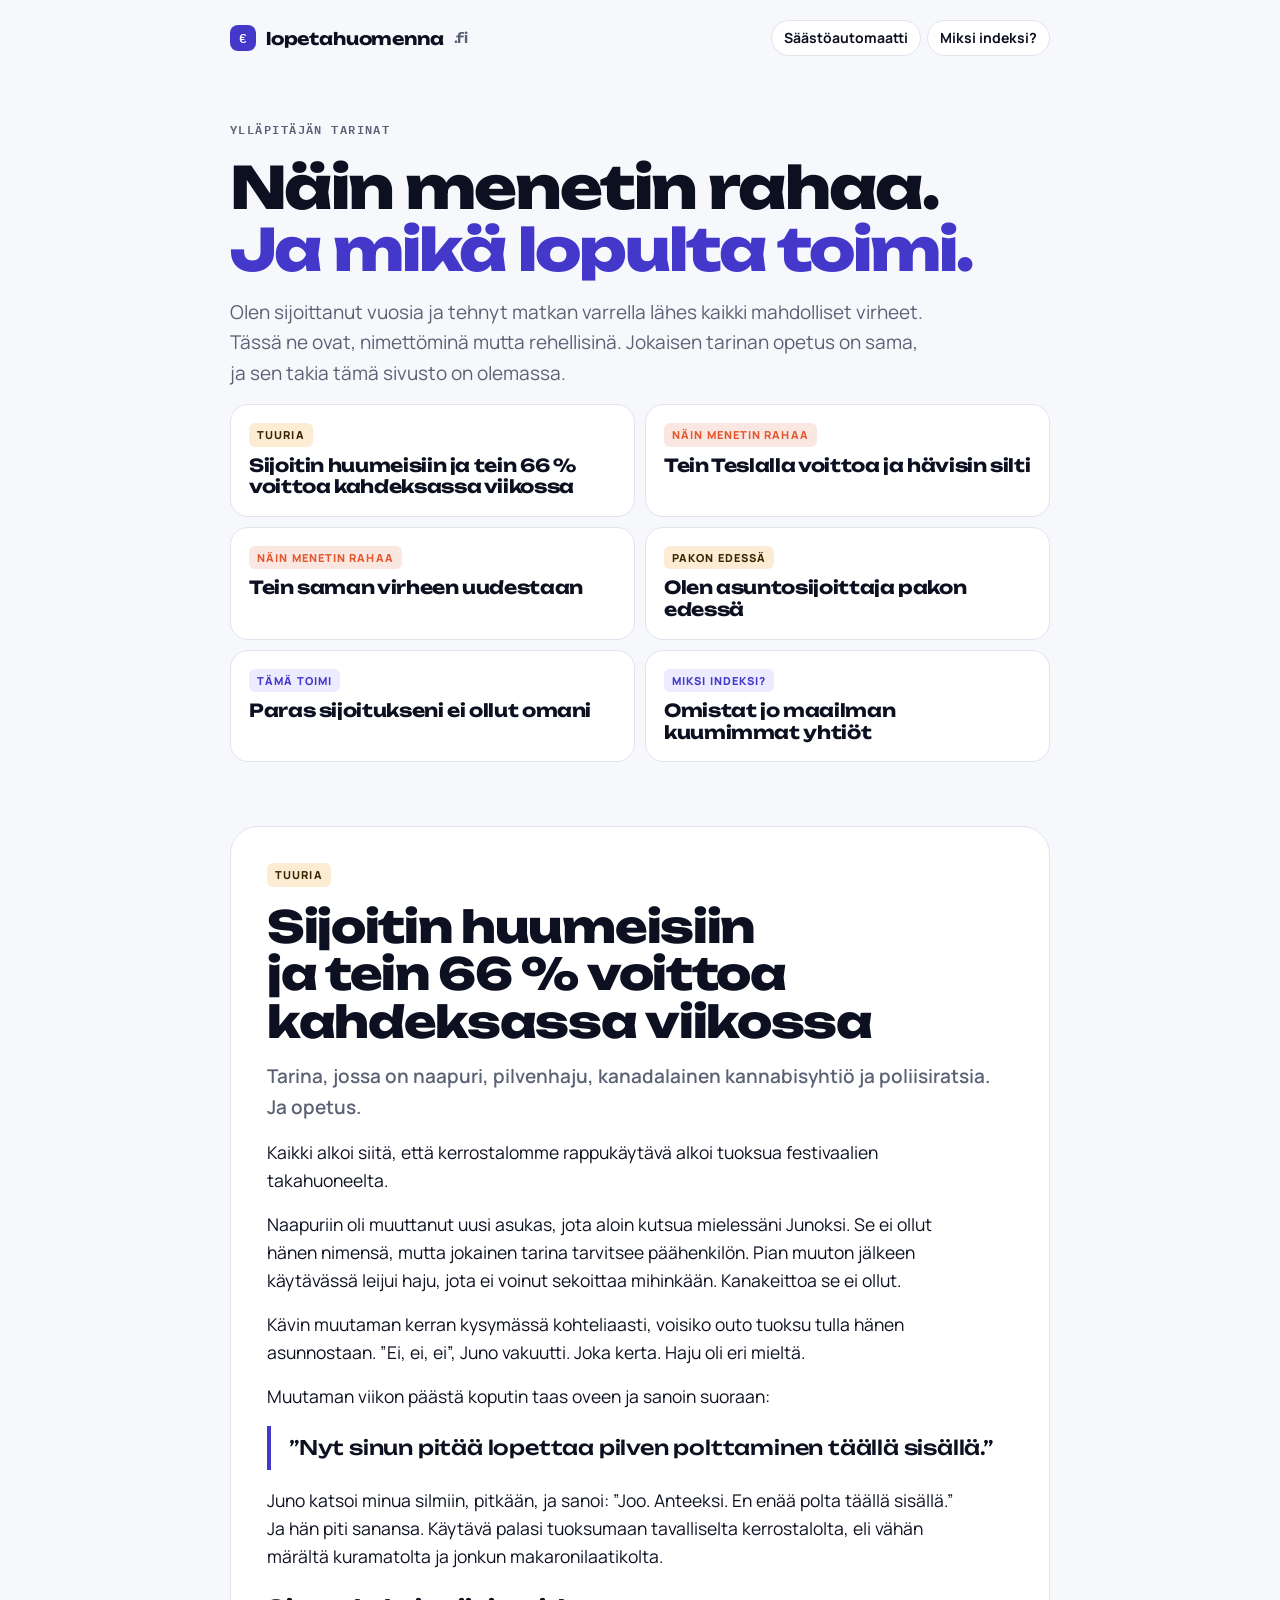
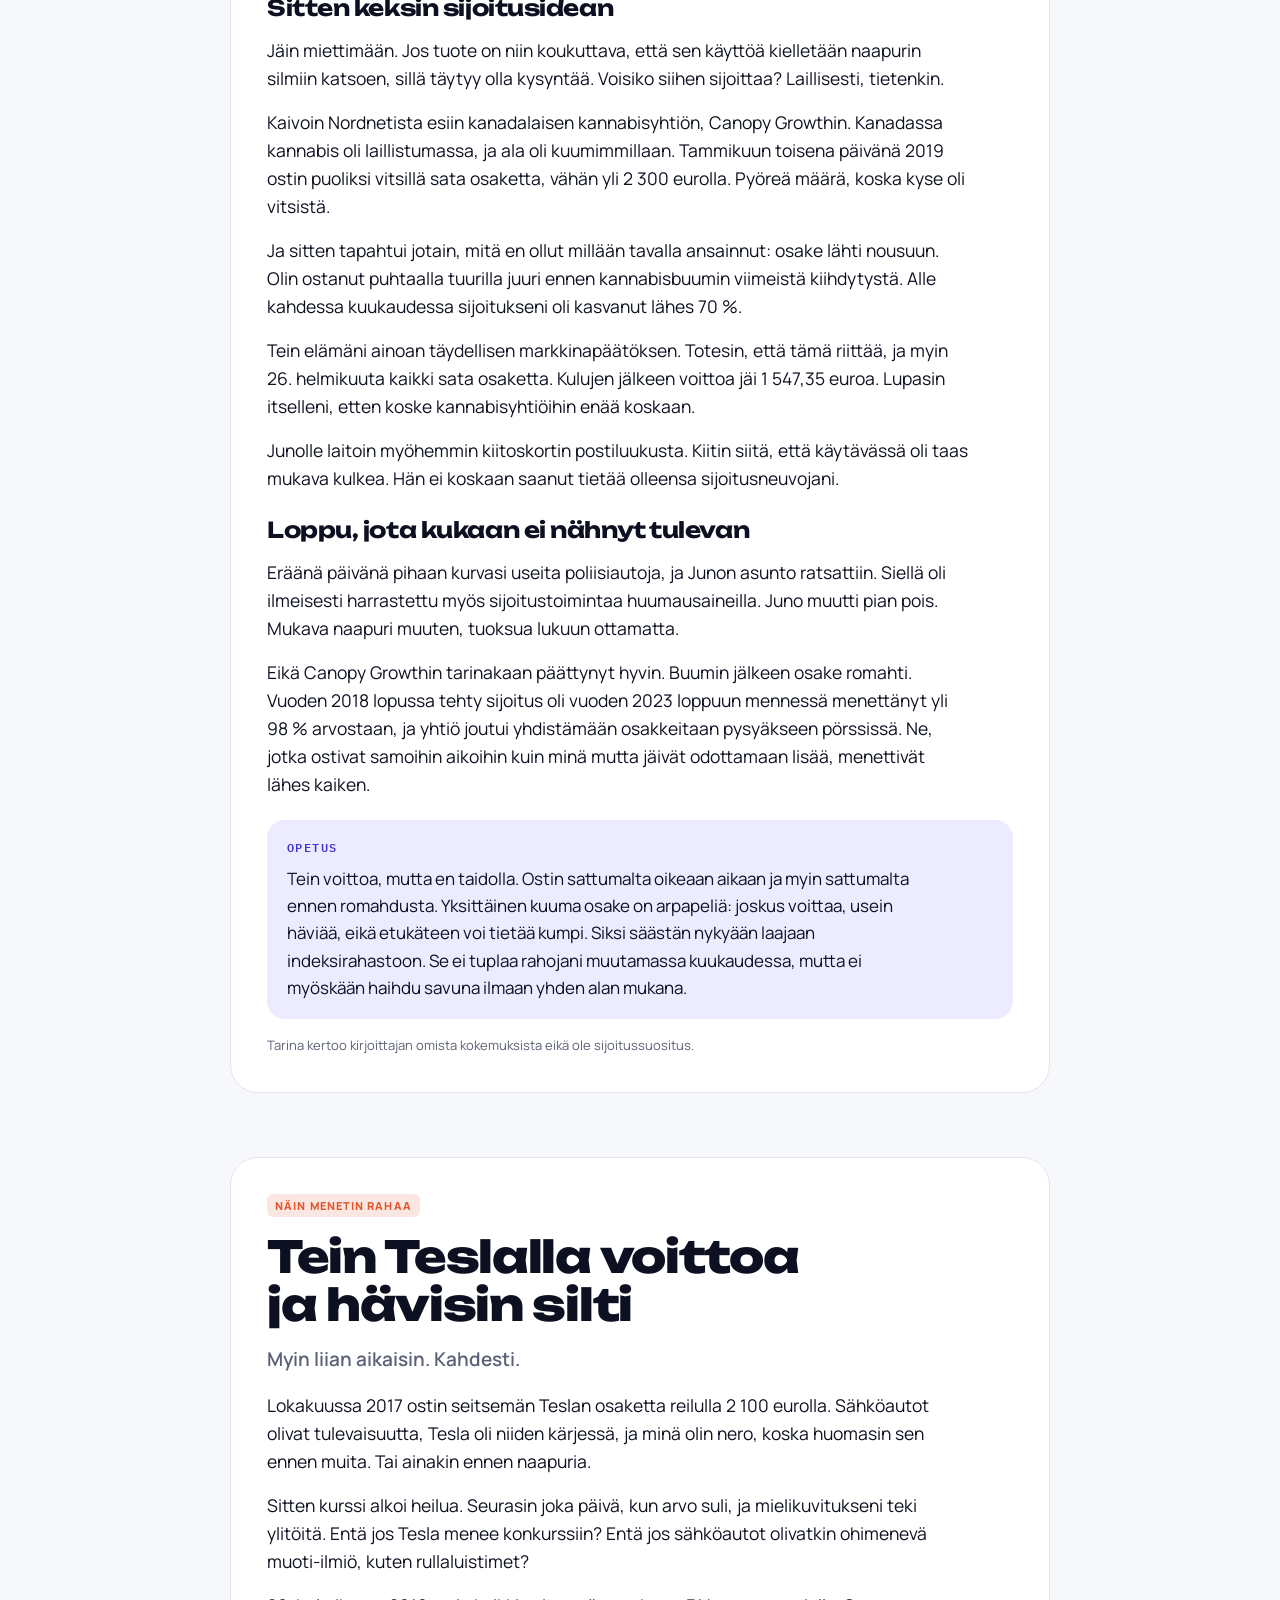
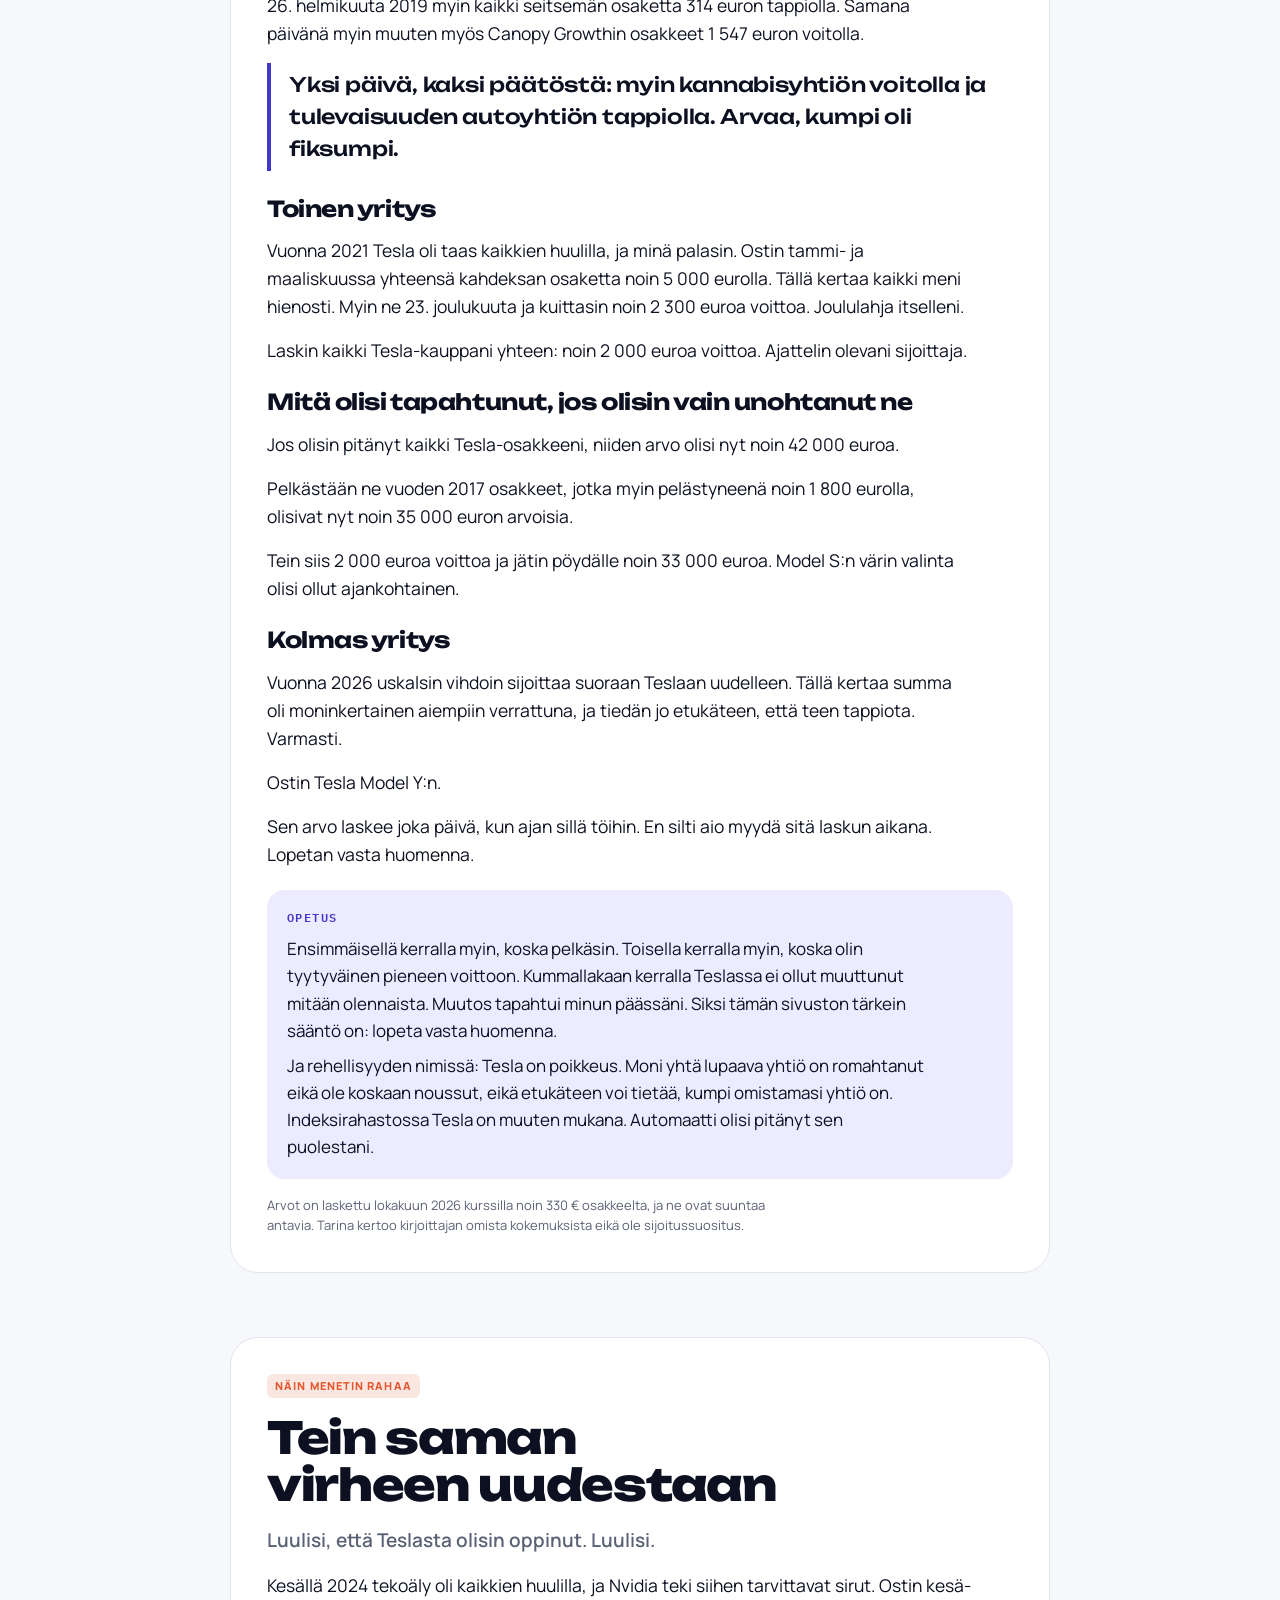
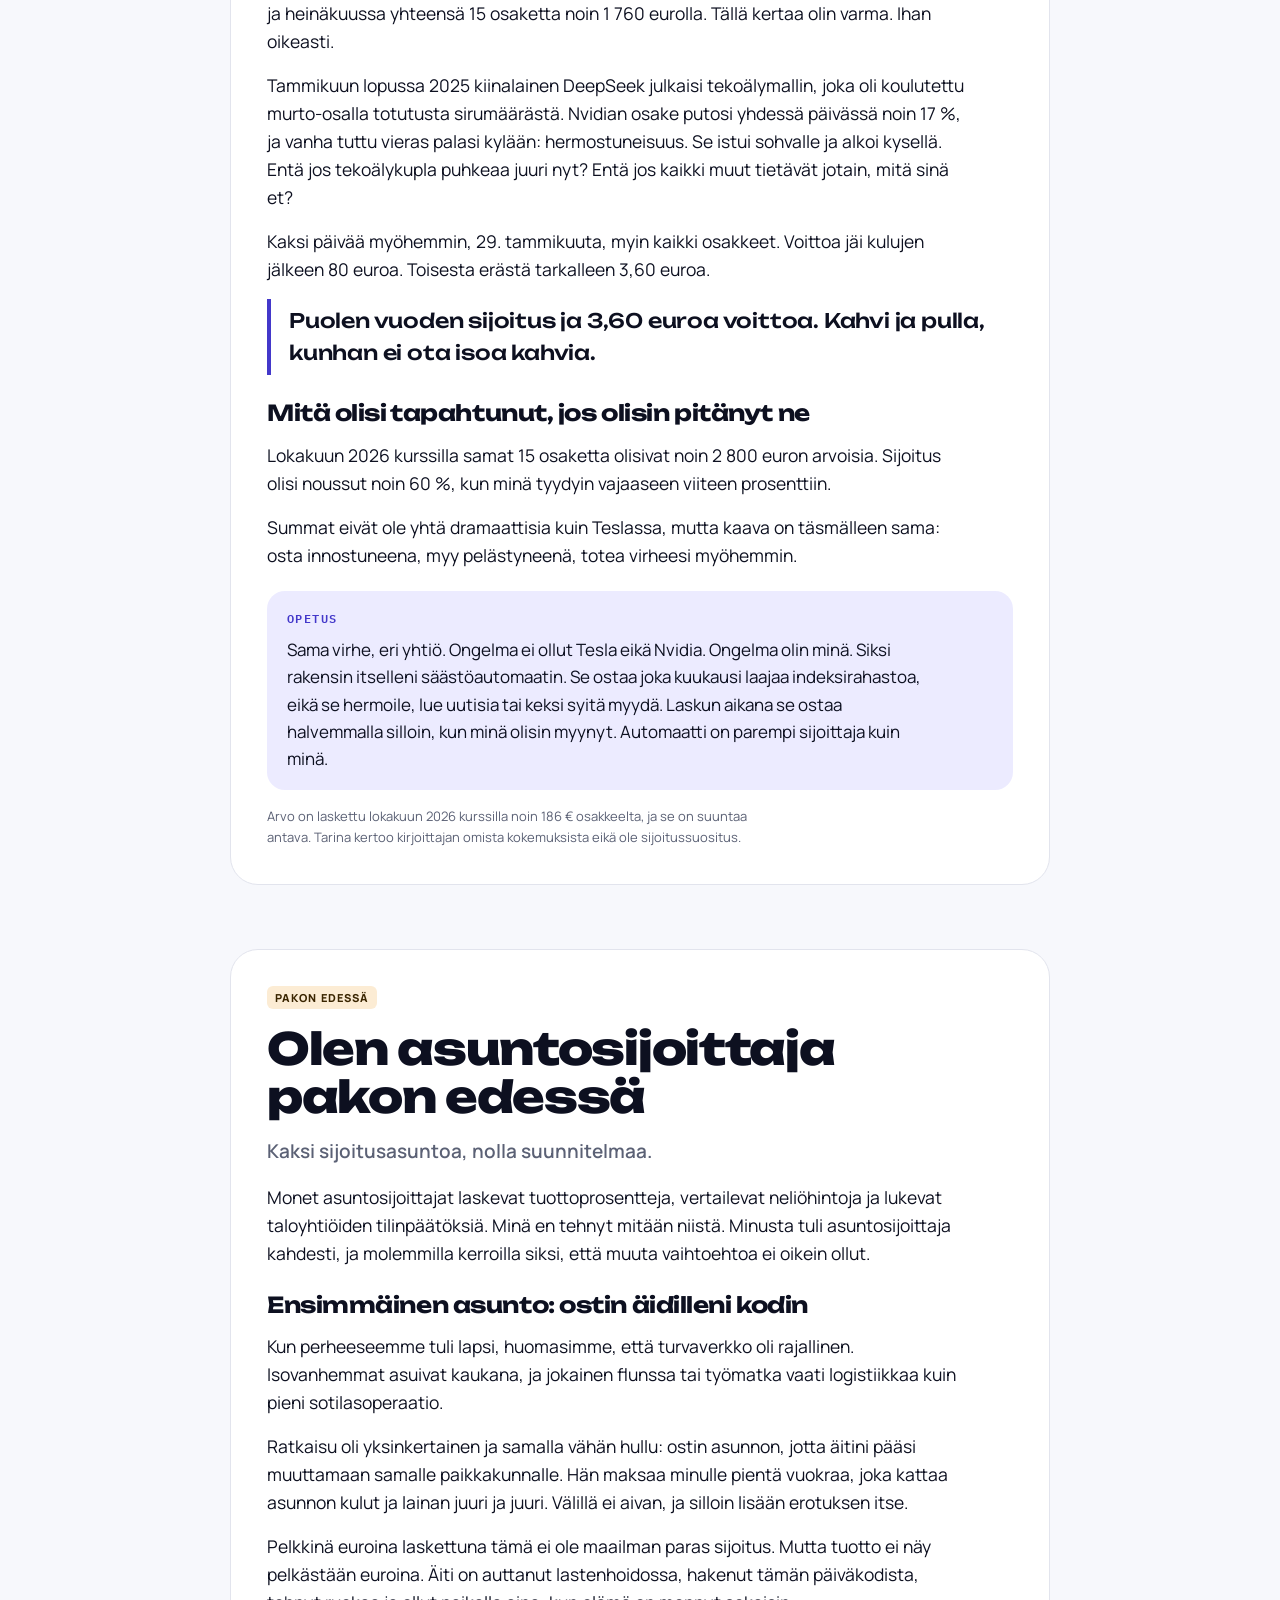
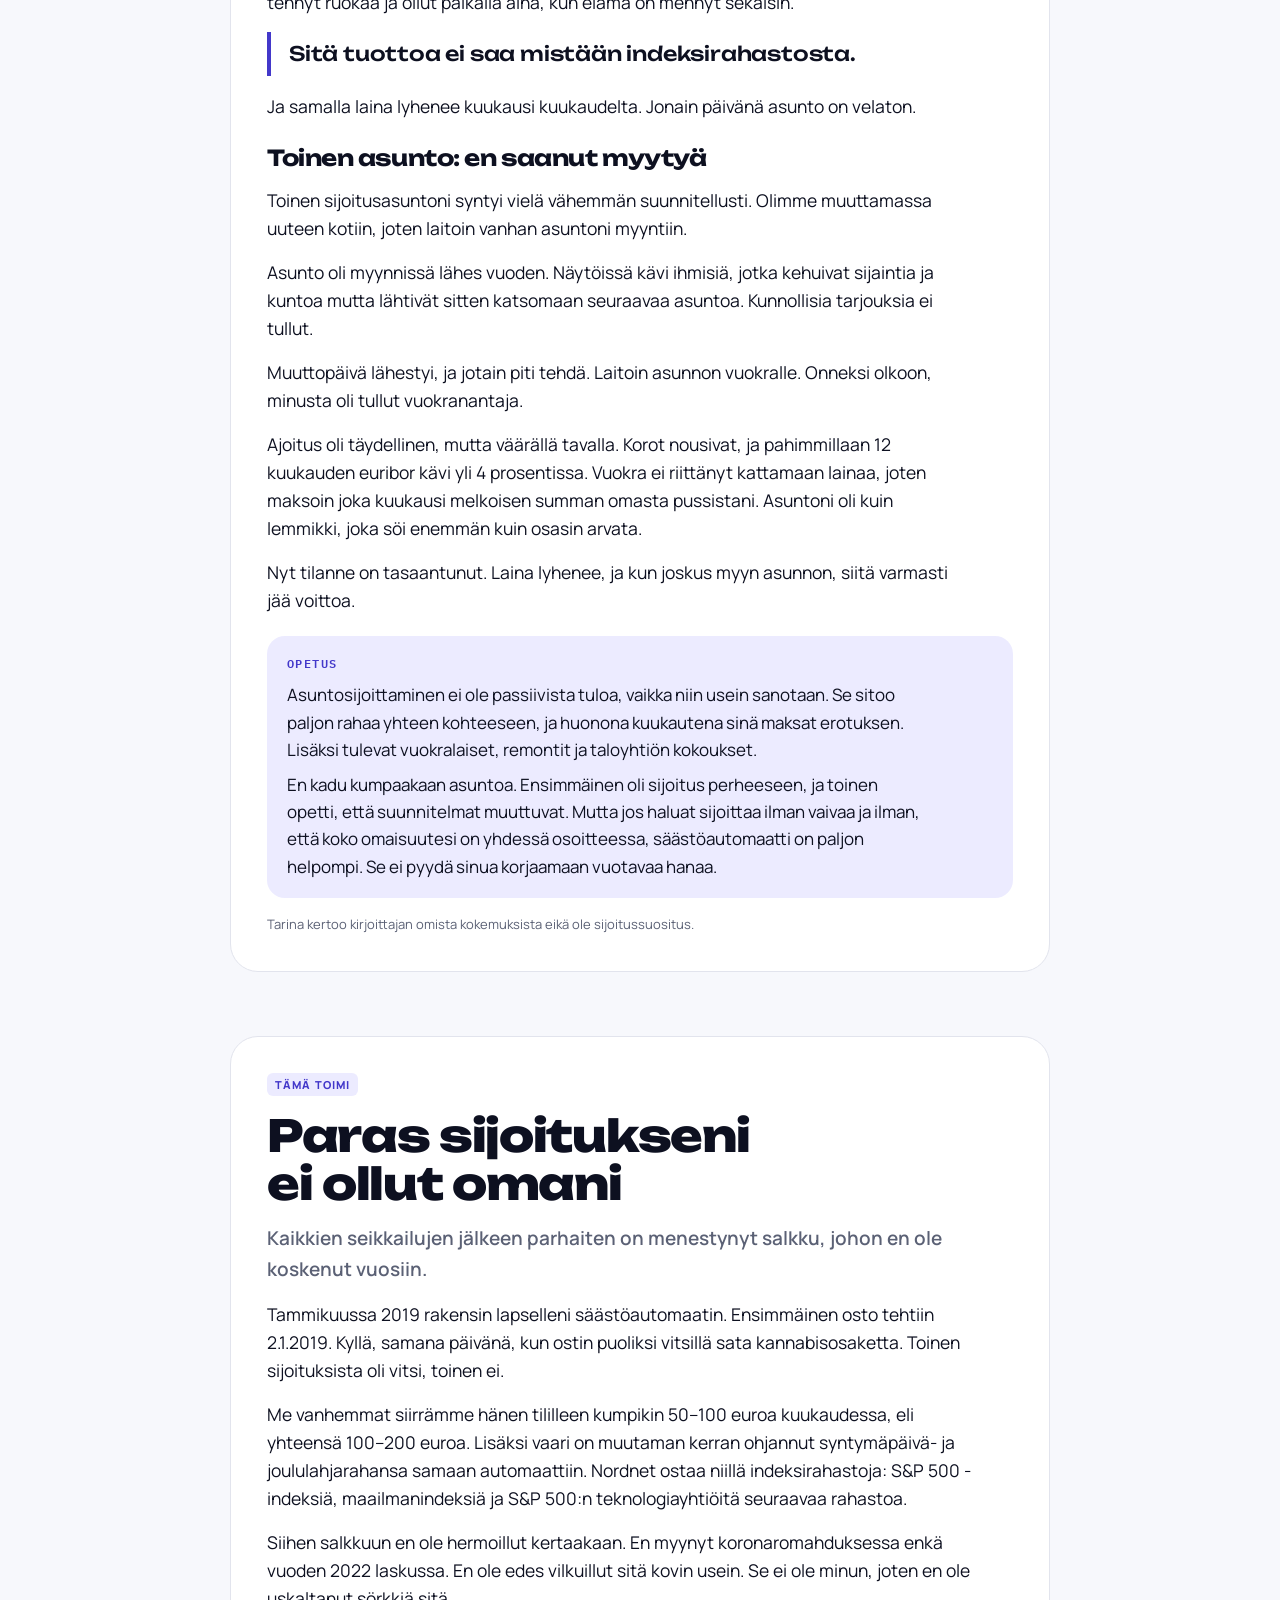
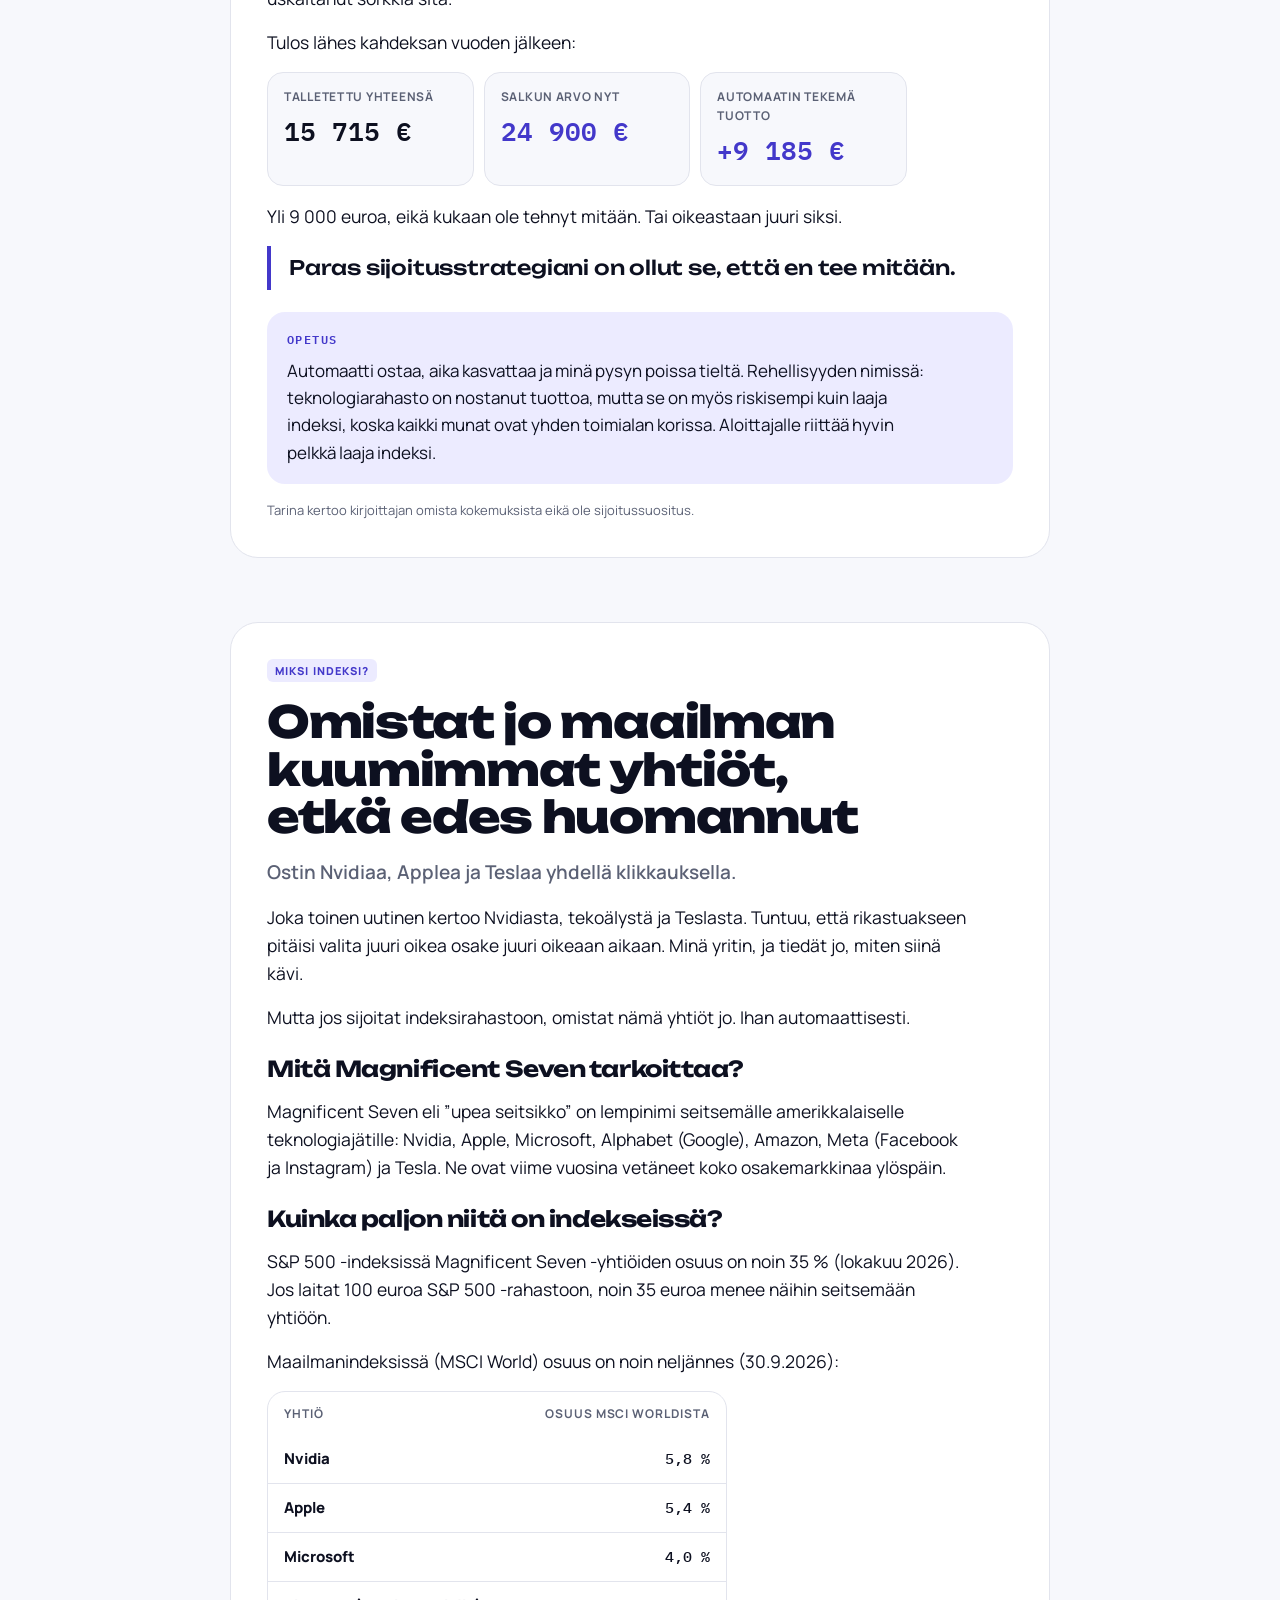
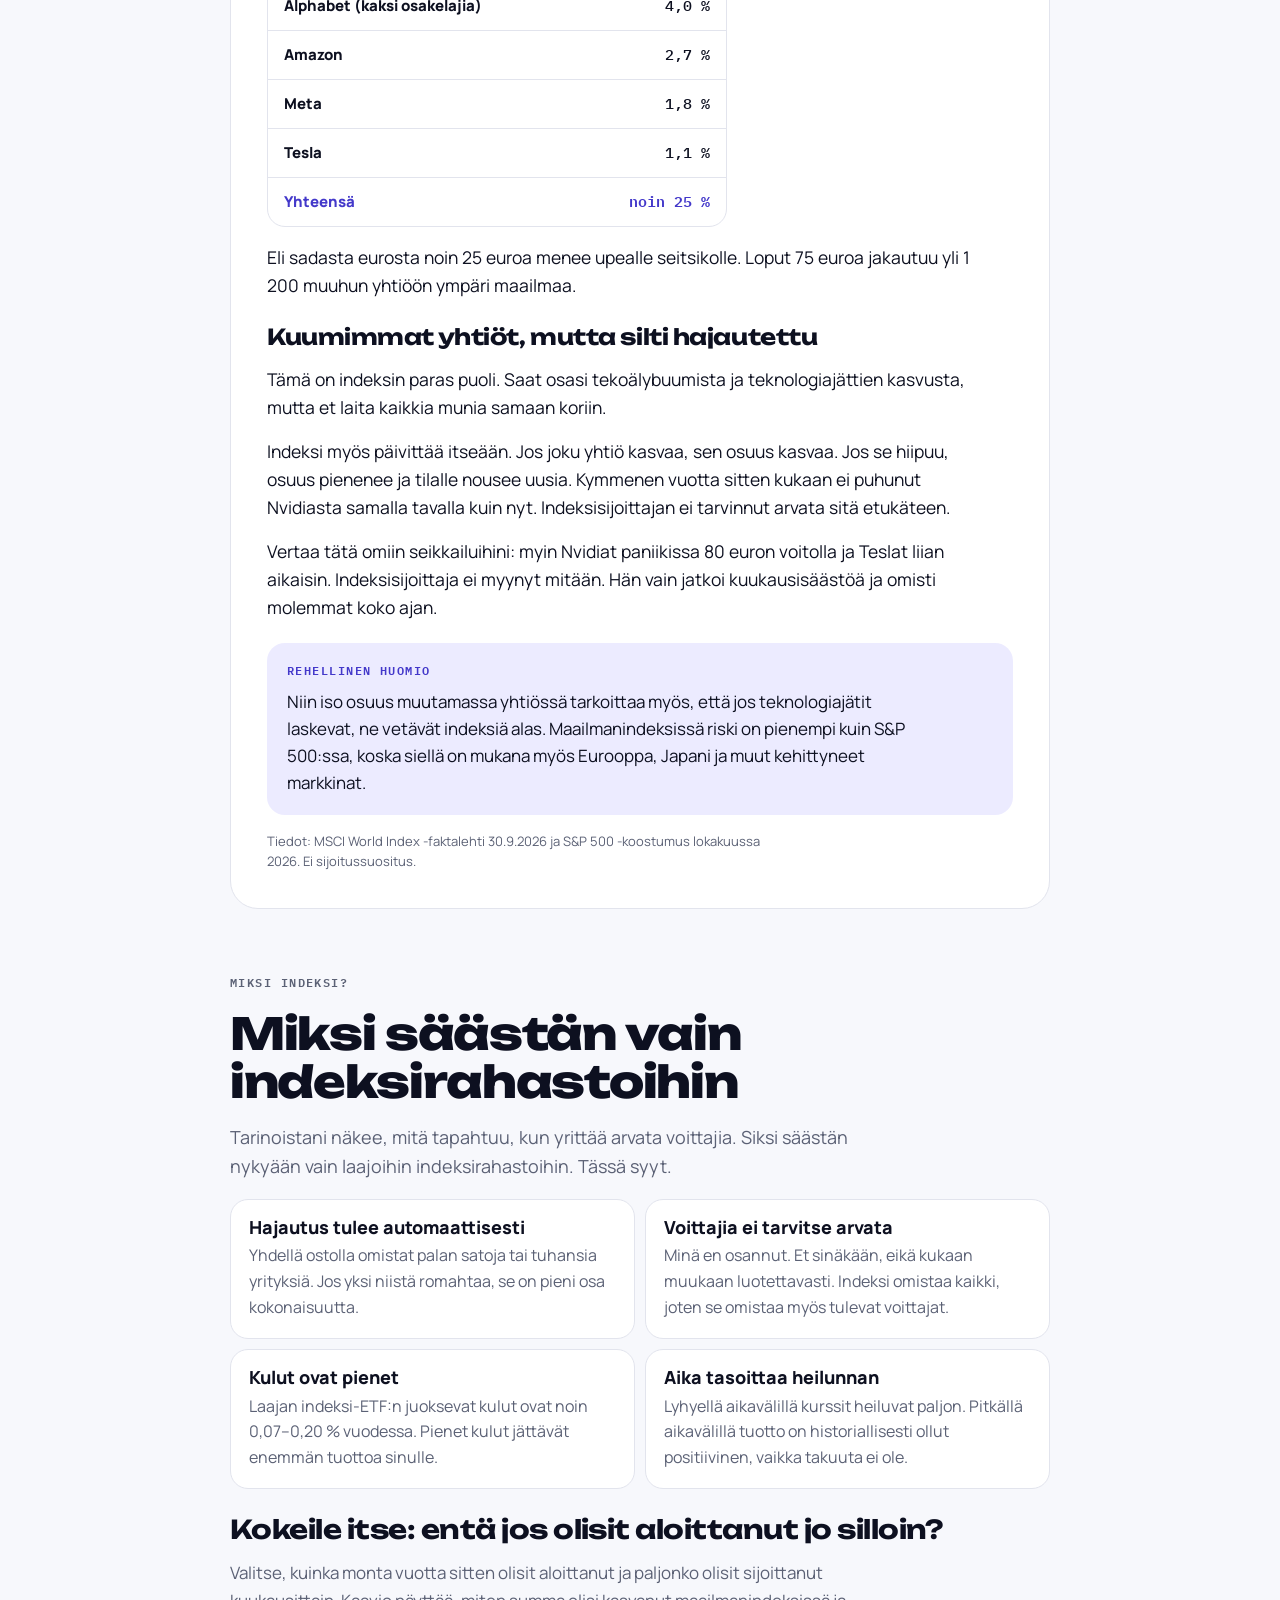
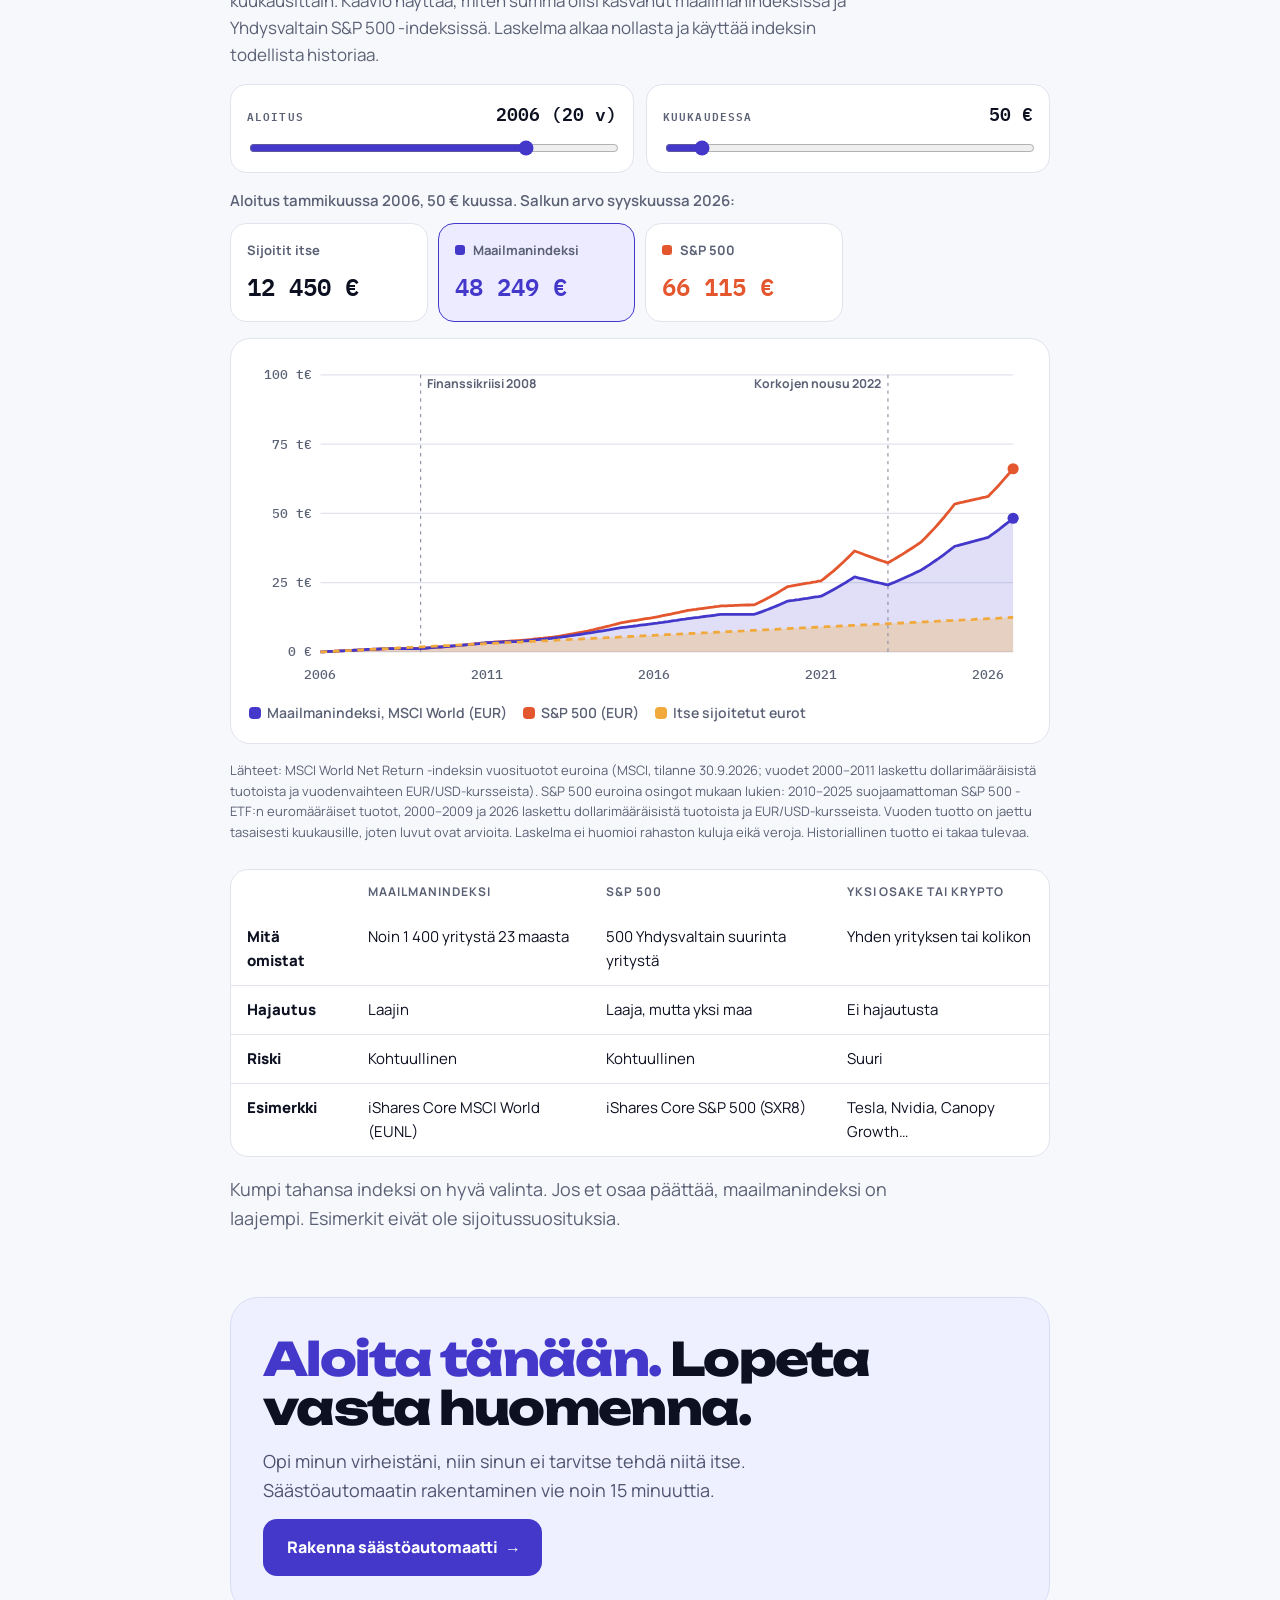
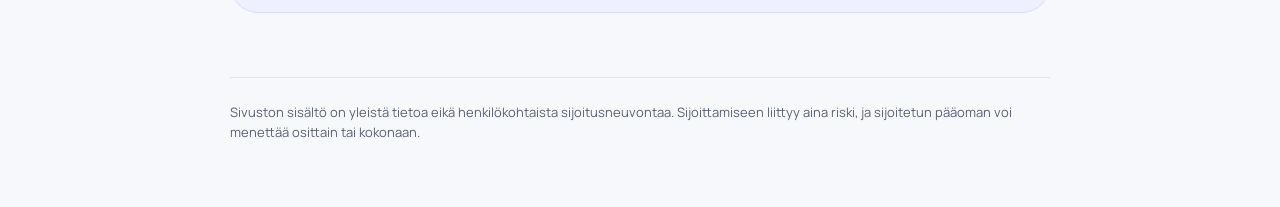
==== commit 3bc858a7: "Fontit omalta palvelimelta, ei enää Google Fonts -latauksia Kävijöiden IP-osoitteet eivät enää välit" ====
--- a/tarinat.html
+++ b/tarinat.html
@@ -6,8 +6,7 @@
 <meta name="viewport" content="width=device-width, initial-scale=1, viewport-fit=cover">
 <title>Ylläpitäjän tarinat</title>
 <meta name="claude:viewport-fit-sides" content="cover">
-<link rel="preconnect" href="https://fonts.googleapis.com">
-<link rel="stylesheet" href="https://fonts.googleapis.com/css2?family=Unbounded:wght@500;700;800&family=Manrope:wght@400;500;600;700;800&family=IBM+Plex+Mono:wght@500;600&display=swap">
+<link rel="stylesheet" href="fonts/fonts.css">
 <style>
 /* Layout: a dark "terminal" hero panel with the real index curve behind the thesis, then crisp white cards on a cool grey page. */
 :root{
--- a/fonts/fonts.css
+++ b/fonts/fonts.css
@@ -0,0 +1,10 @@
+@font-face{font-family:"Unbounded";font-style:normal;font-weight:500;font-display:swap;src:url(unbounded-latin-500-normal.woff2) format("woff2")}
+@font-face{font-family:"Unbounded";font-style:normal;font-weight:700;font-display:swap;src:url(unbounded-latin-700-normal.woff2) format("woff2")}
+@font-face{font-family:"Unbounded";font-style:normal;font-weight:800;font-display:swap;src:url(unbounded-latin-800-normal.woff2) format("woff2")}
+@font-face{font-family:"Manrope";font-style:normal;font-weight:400;font-display:swap;src:url(manrope-latin-400-normal.woff2) format("woff2")}
+@font-face{font-family:"Manrope";font-style:normal;font-weight:500;font-display:swap;src:url(manrope-latin-500-normal.woff2) format("woff2")}
+@font-face{font-family:"Manrope";font-style:normal;font-weight:600;font-display:swap;src:url(manrope-latin-600-normal.woff2) format("woff2")}
+@font-face{font-family:"Manrope";font-style:normal;font-weight:700;font-display:swap;src:url(manrope-latin-700-normal.woff2) format("woff2")}
+@font-face{font-family:"Manrope";font-style:normal;font-weight:800;font-display:swap;src:url(manrope-latin-800-normal.woff2) format("woff2")}
+@font-face{font-family:"IBM Plex Mono";font-style:normal;font-weight:500;font-display:swap;src:url(ibm-plex-mono-latin-500-normal.woff2) format("woff2")}
+@font-face{font-family:"IBM Plex Mono";font-style:normal;font-weight:600;font-display:swap;src:url(ibm-plex-mono-latin-600-normal.woff2) format("woff2")}
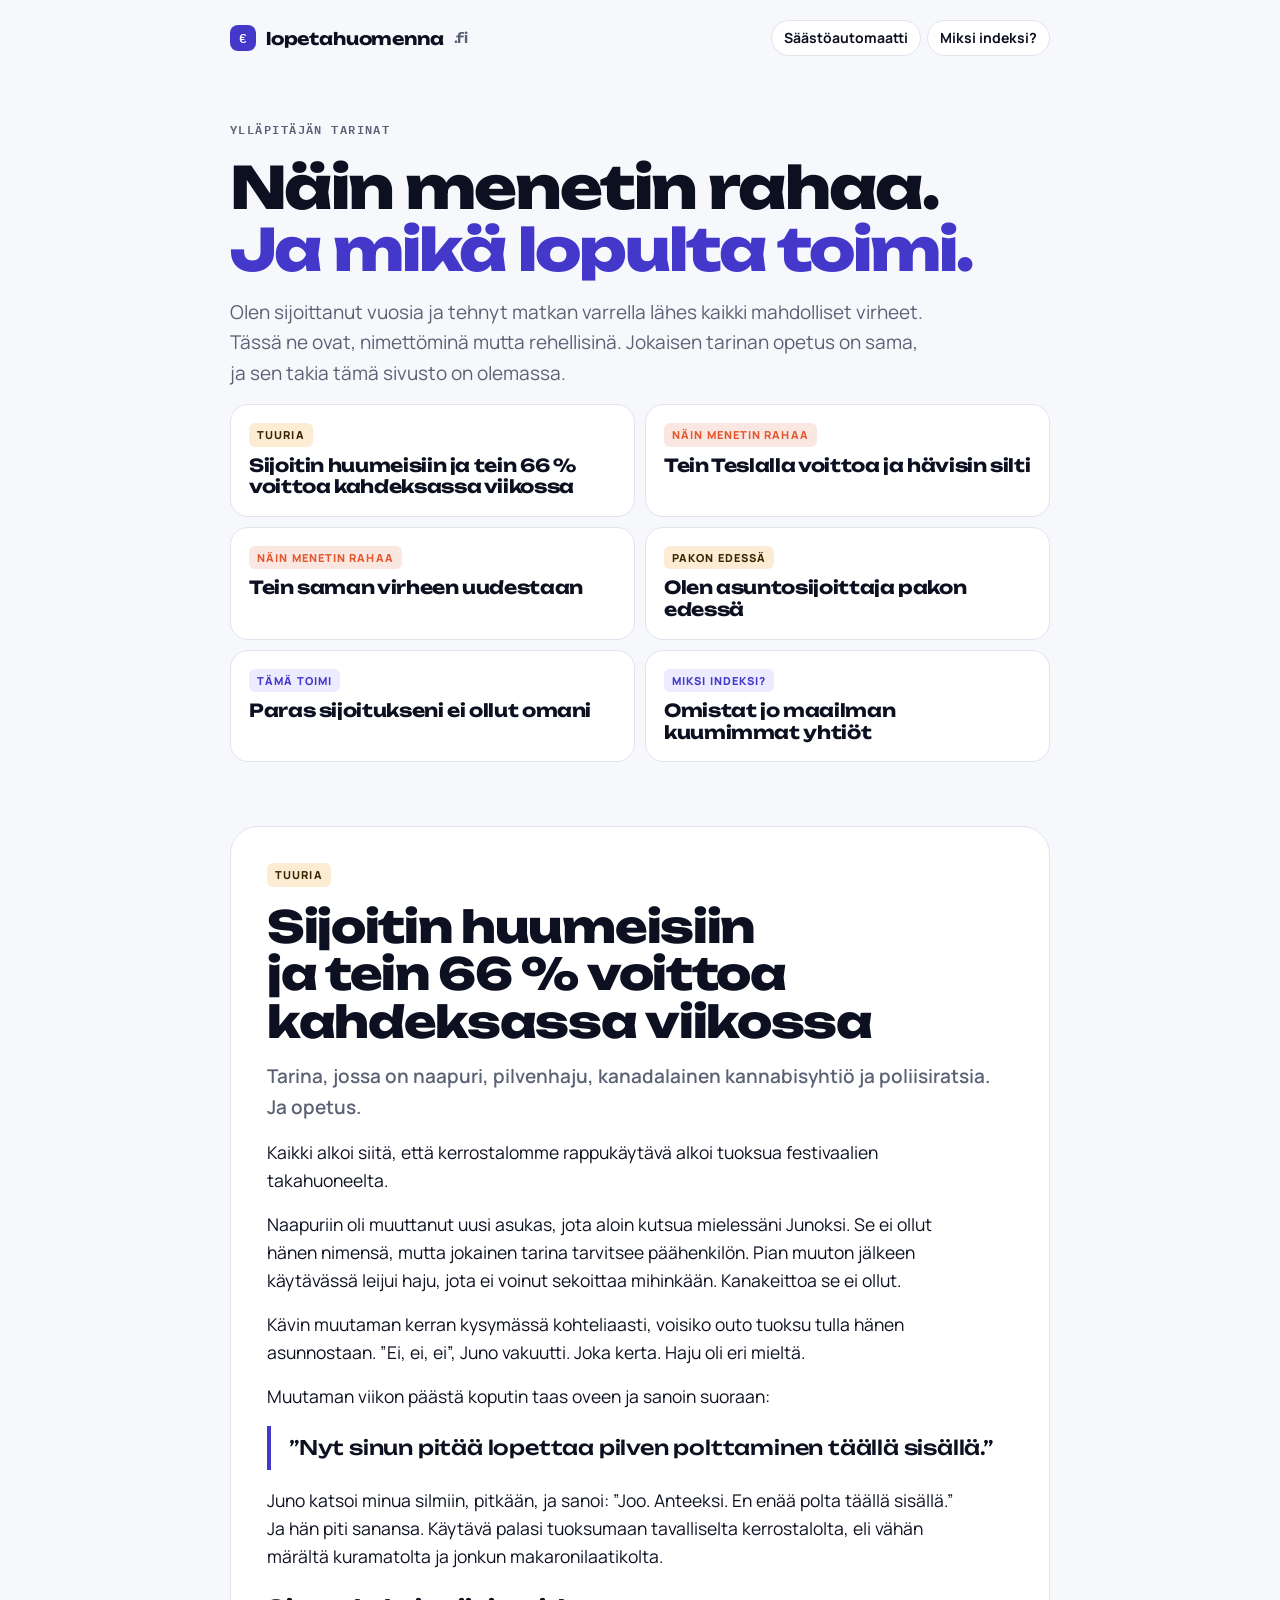
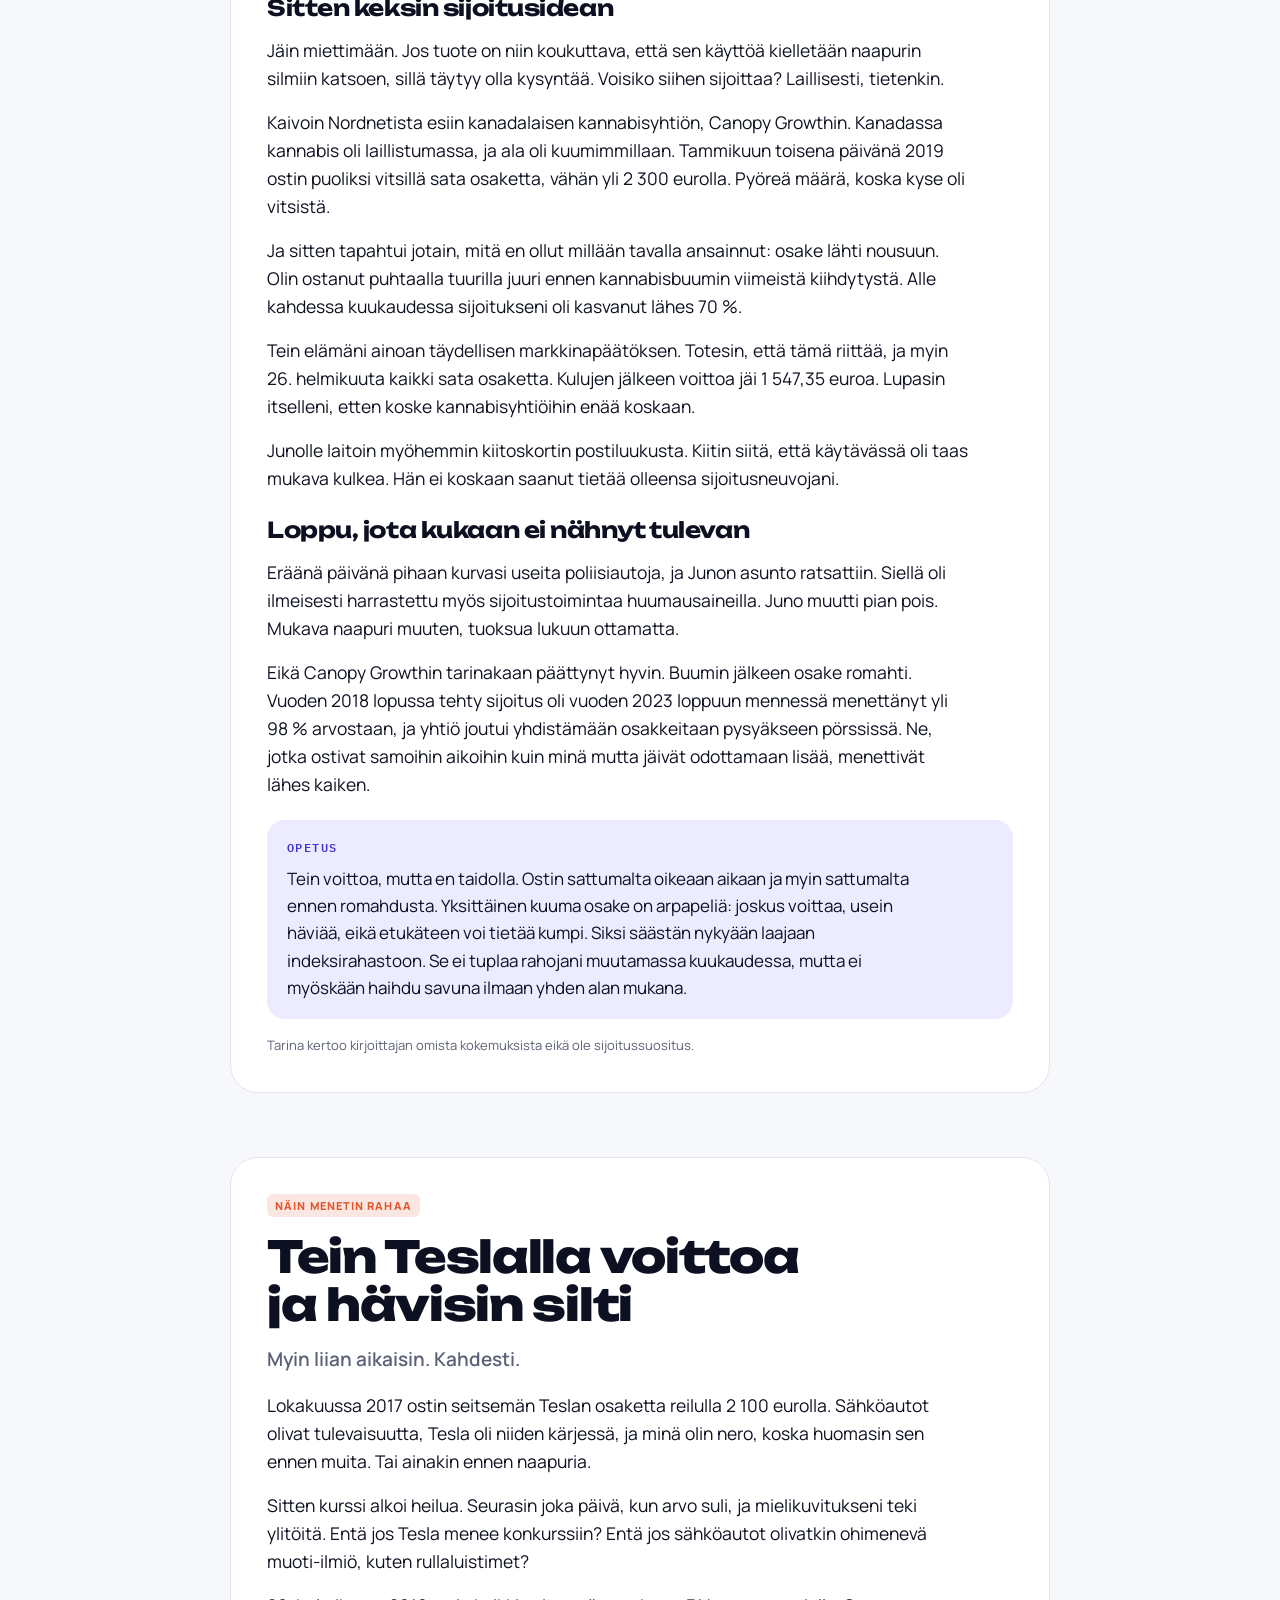
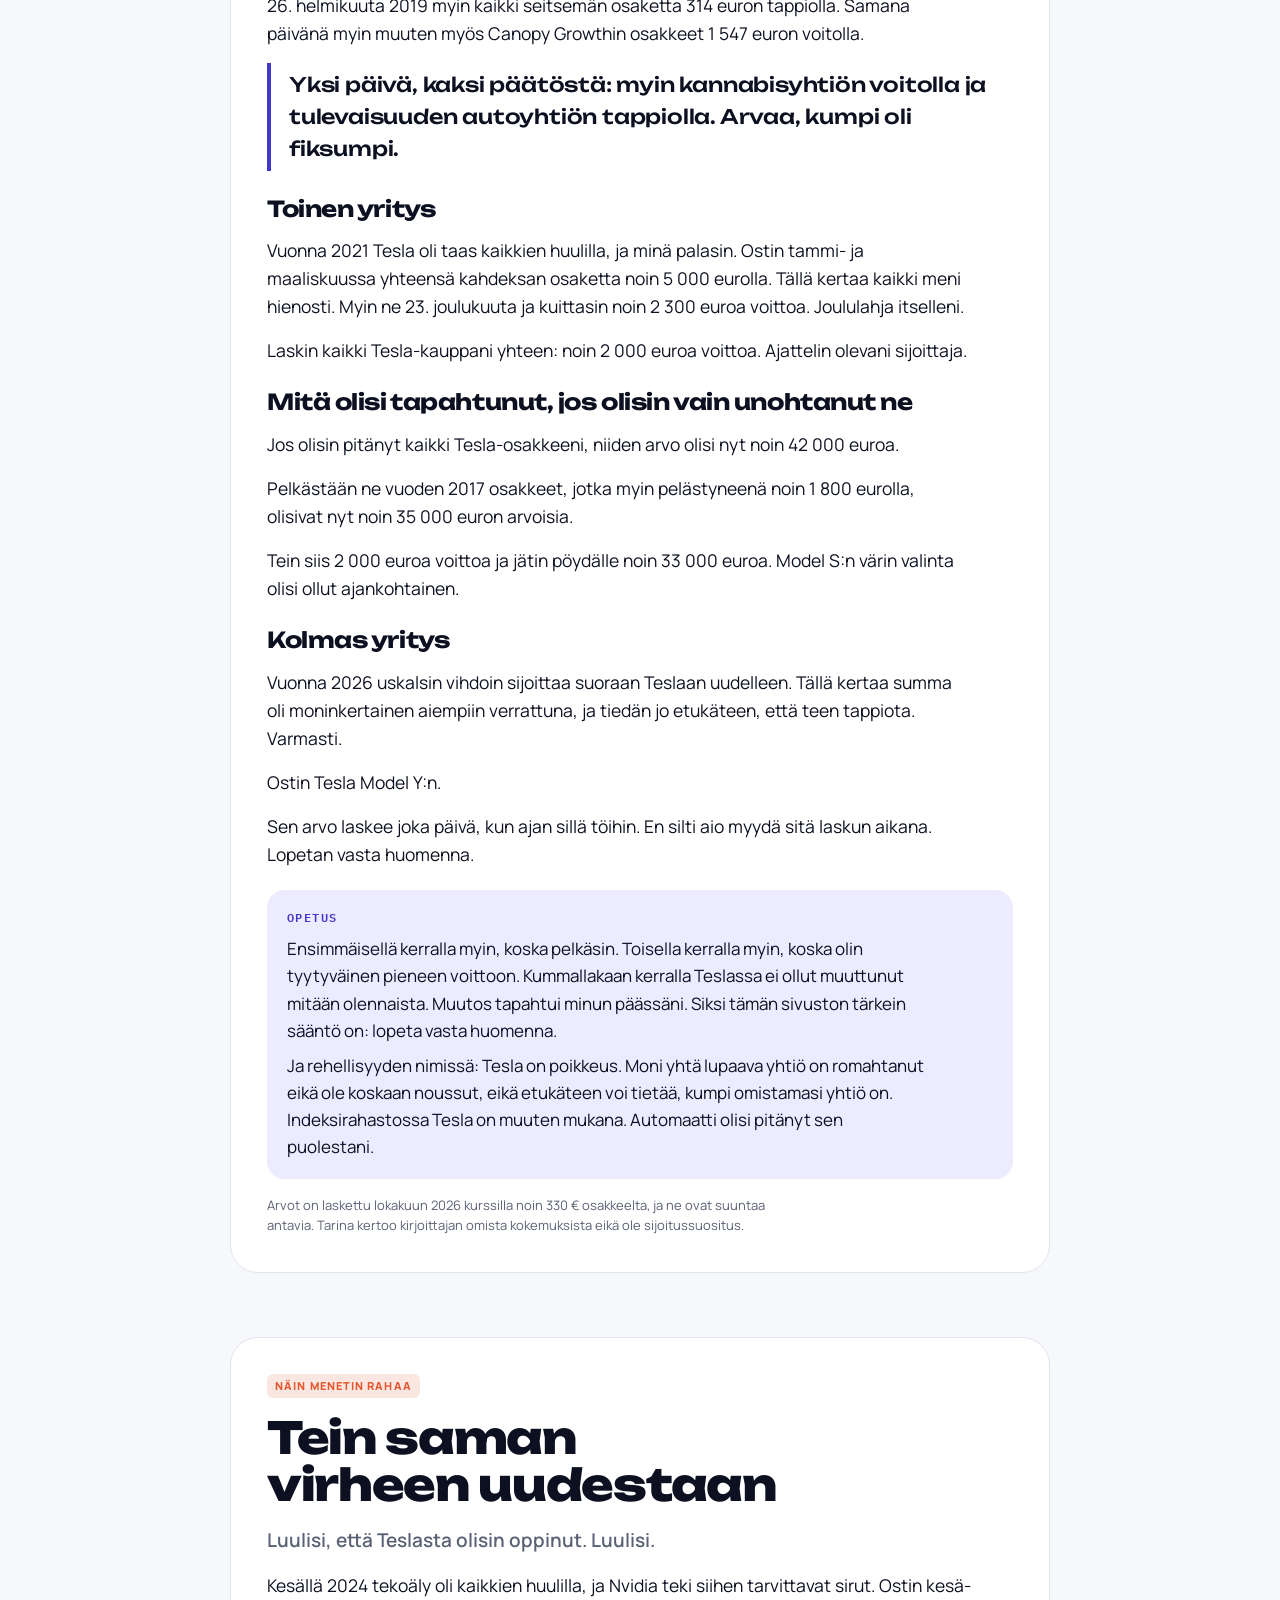
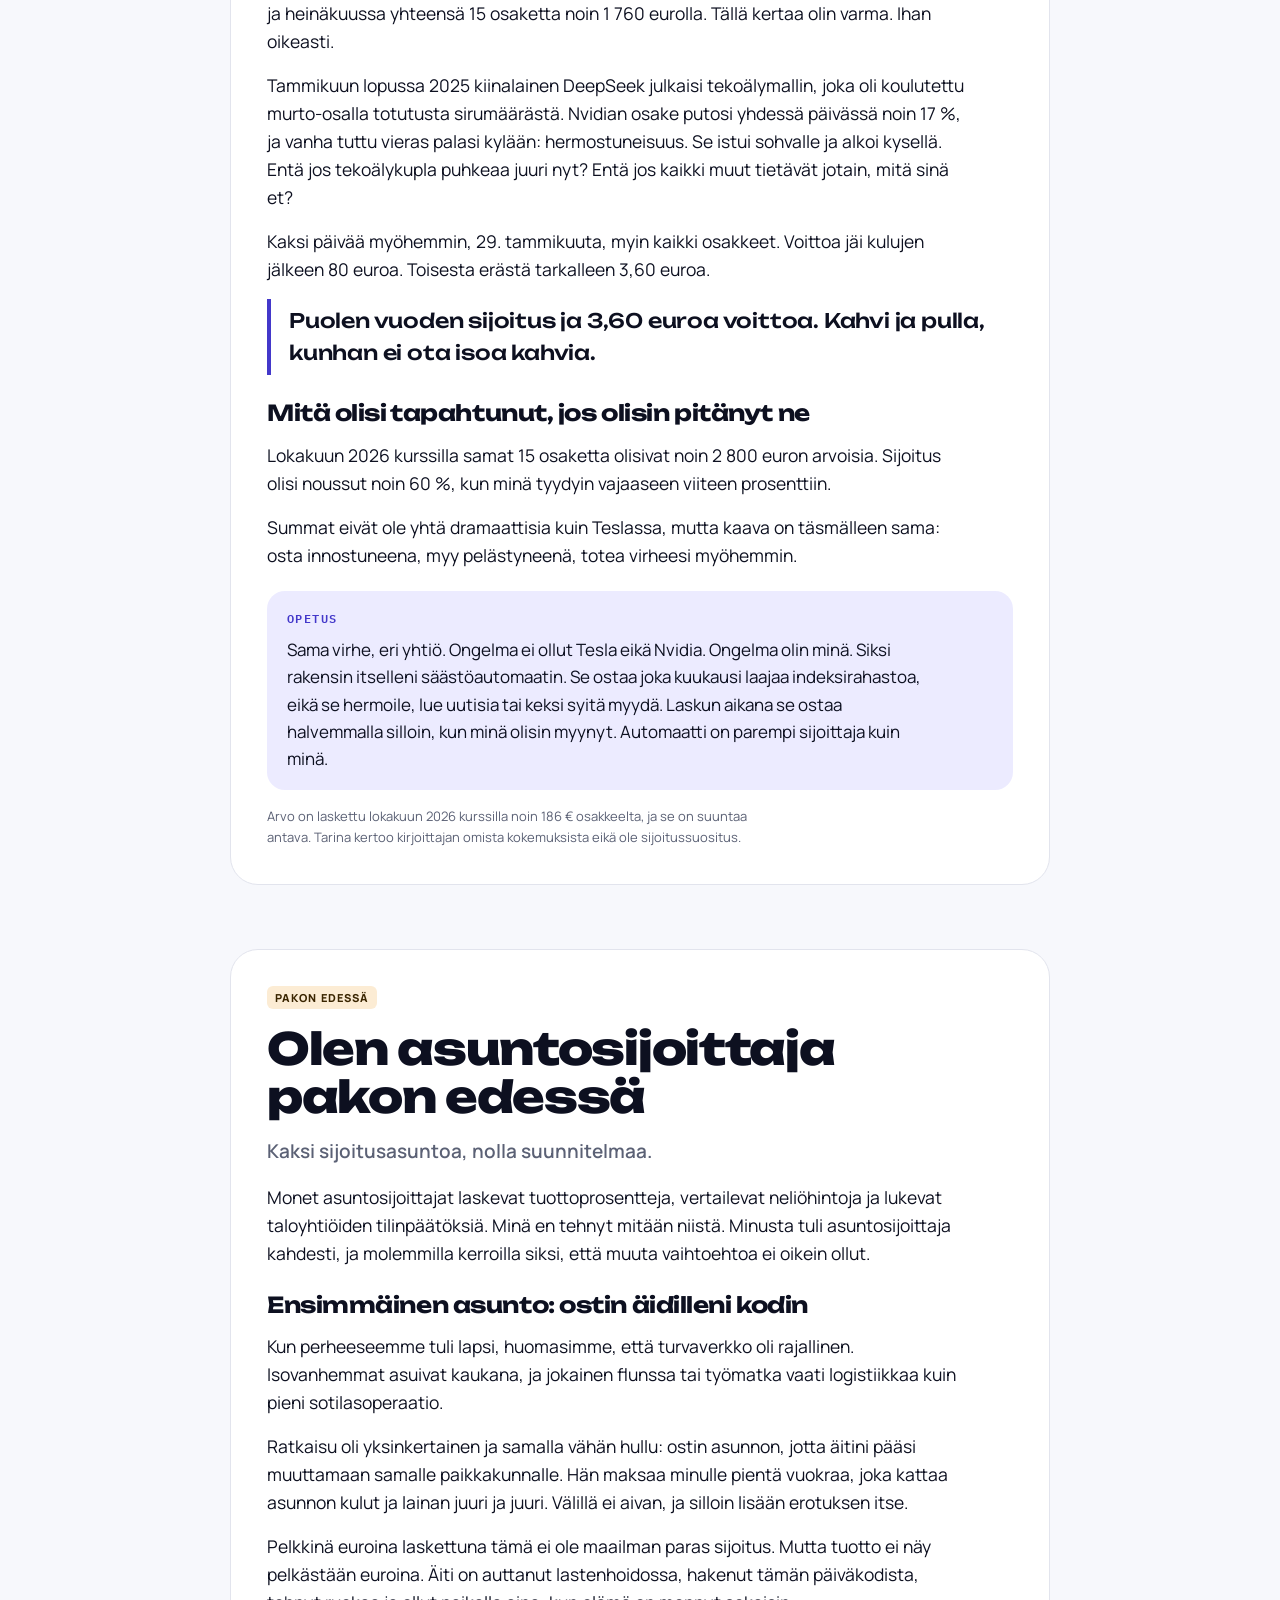
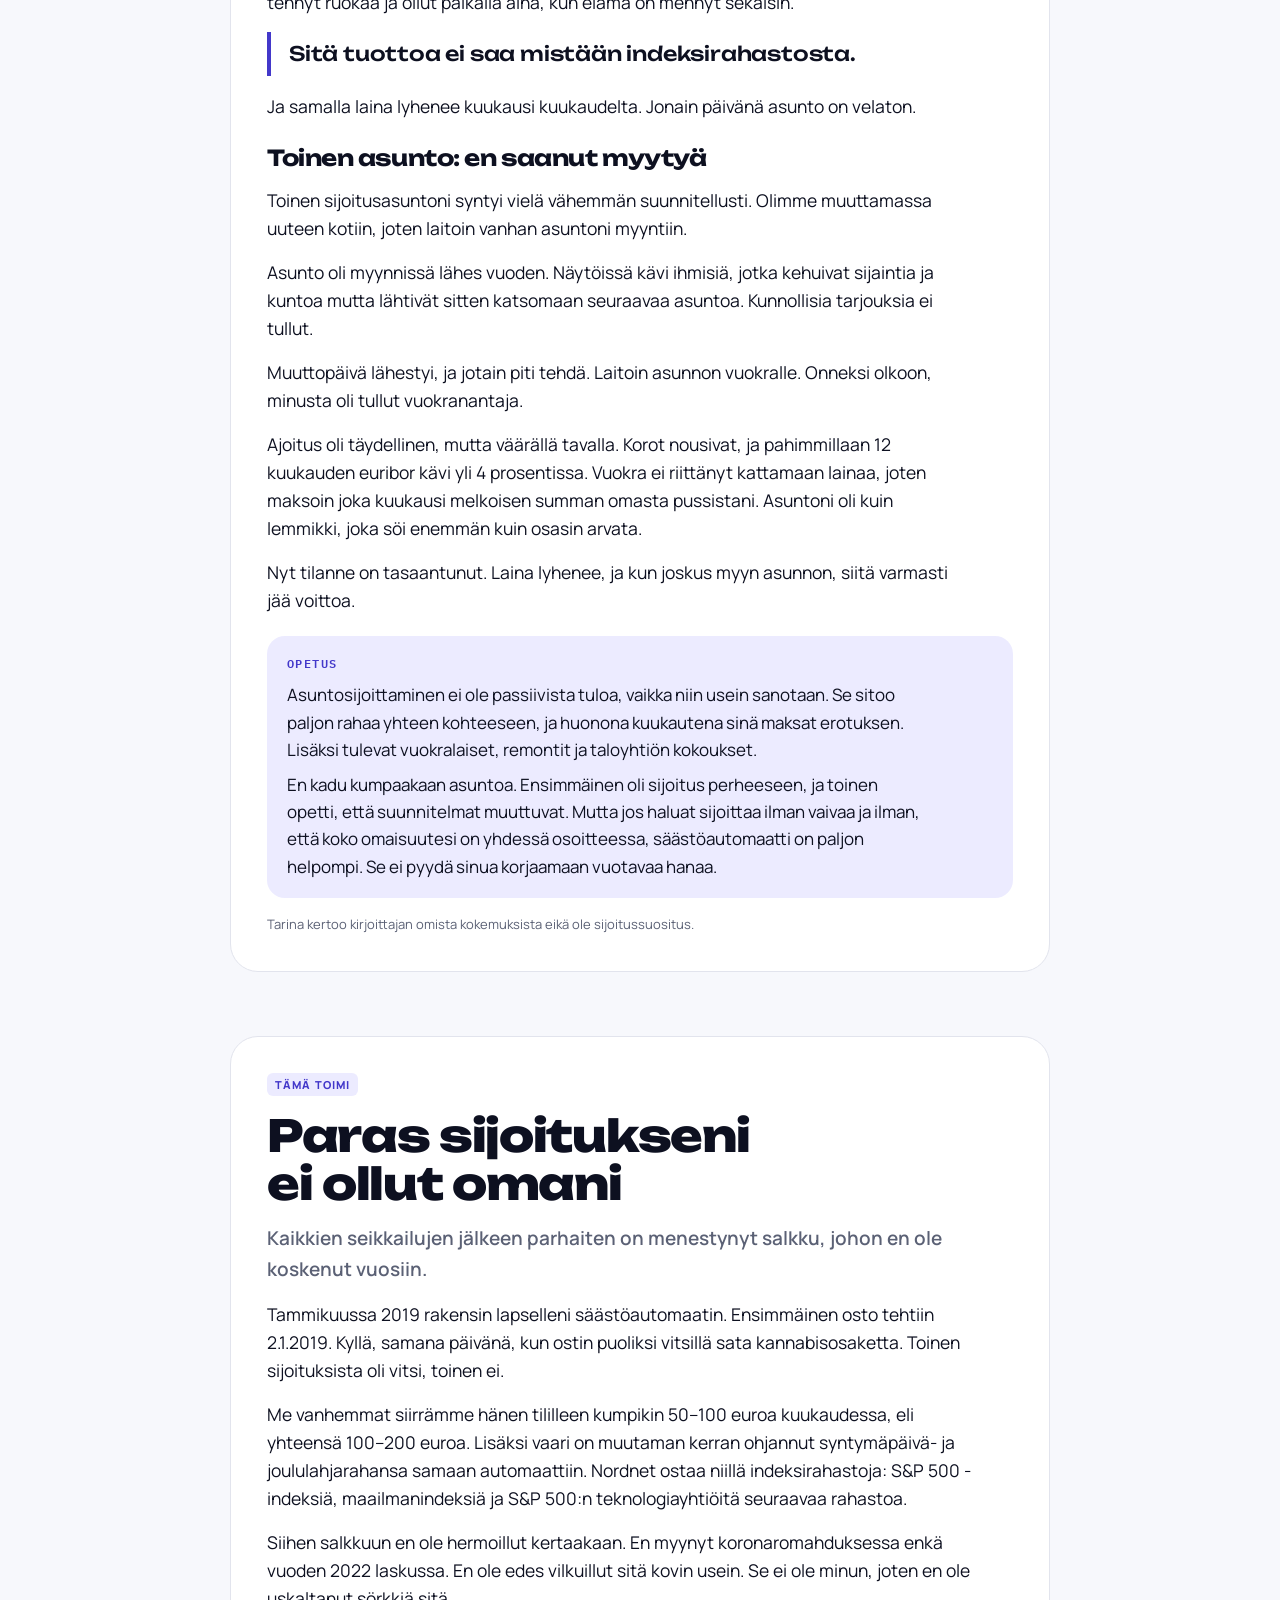
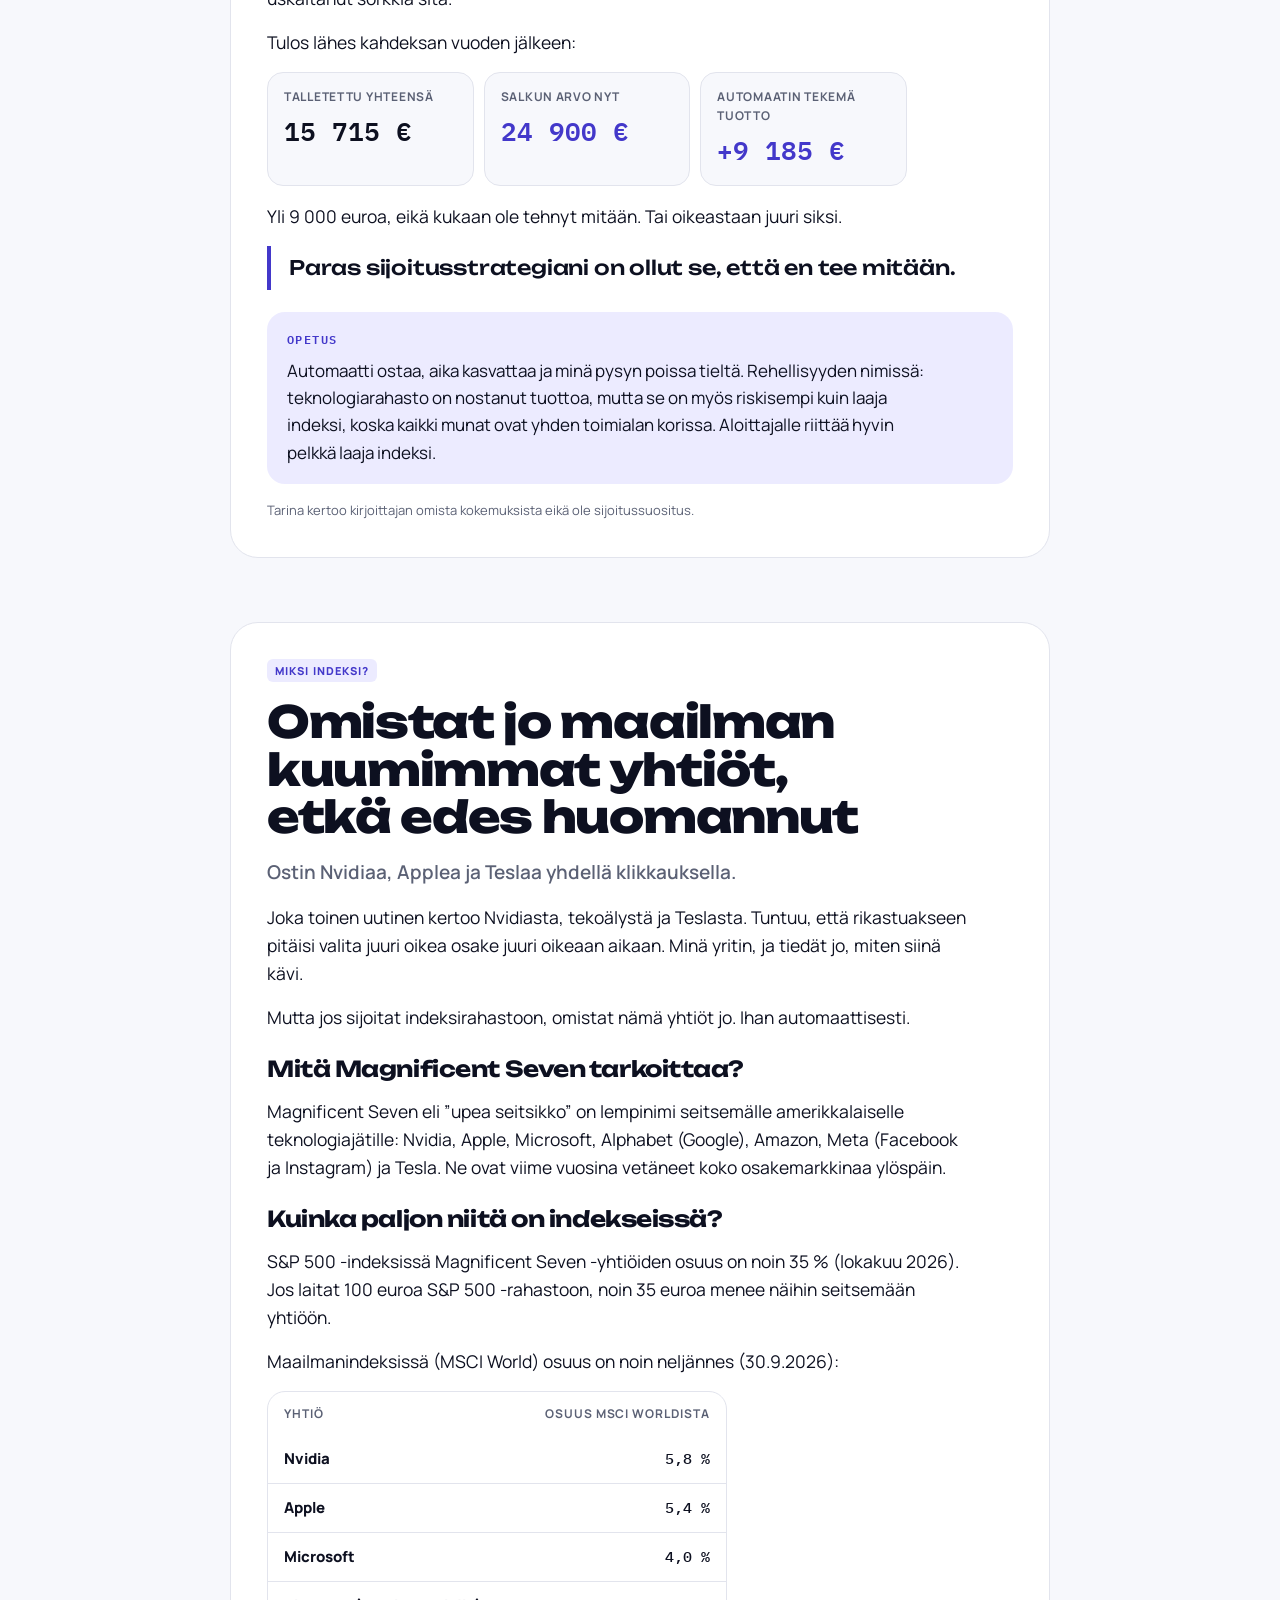
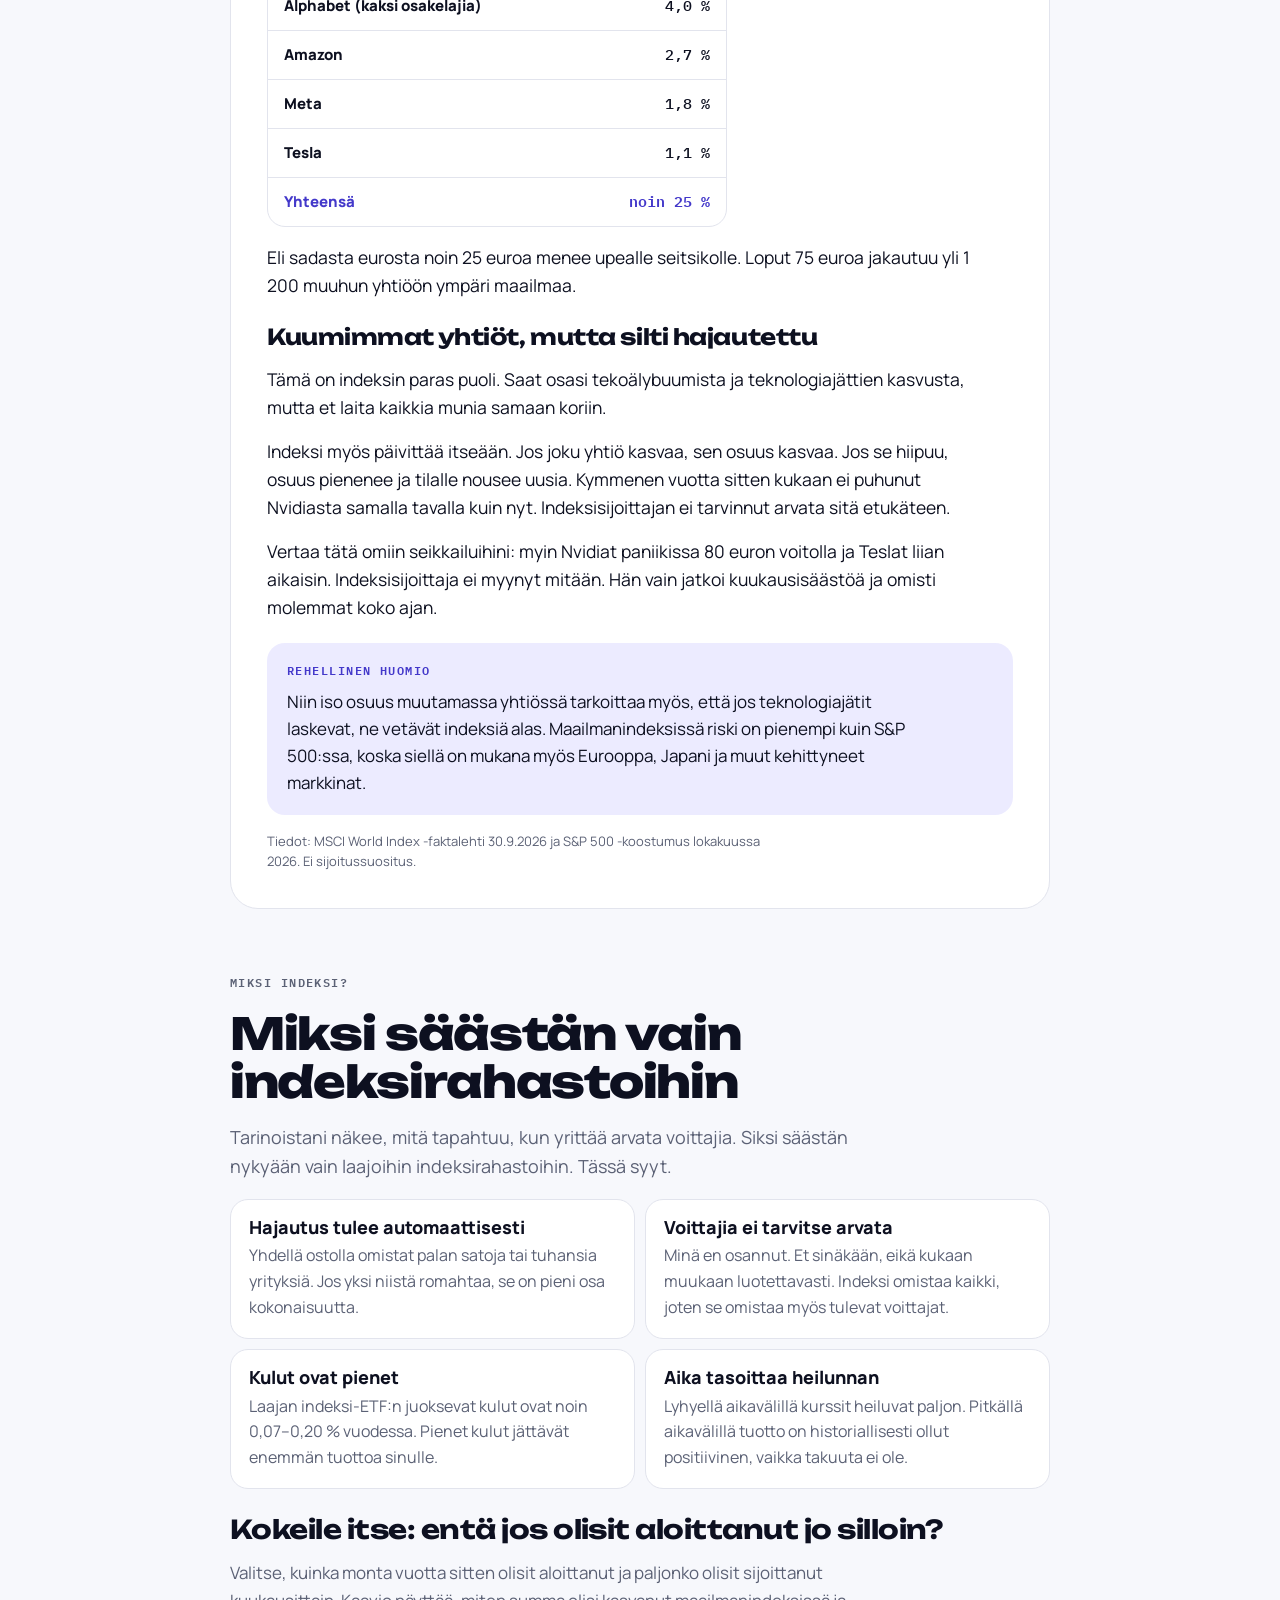
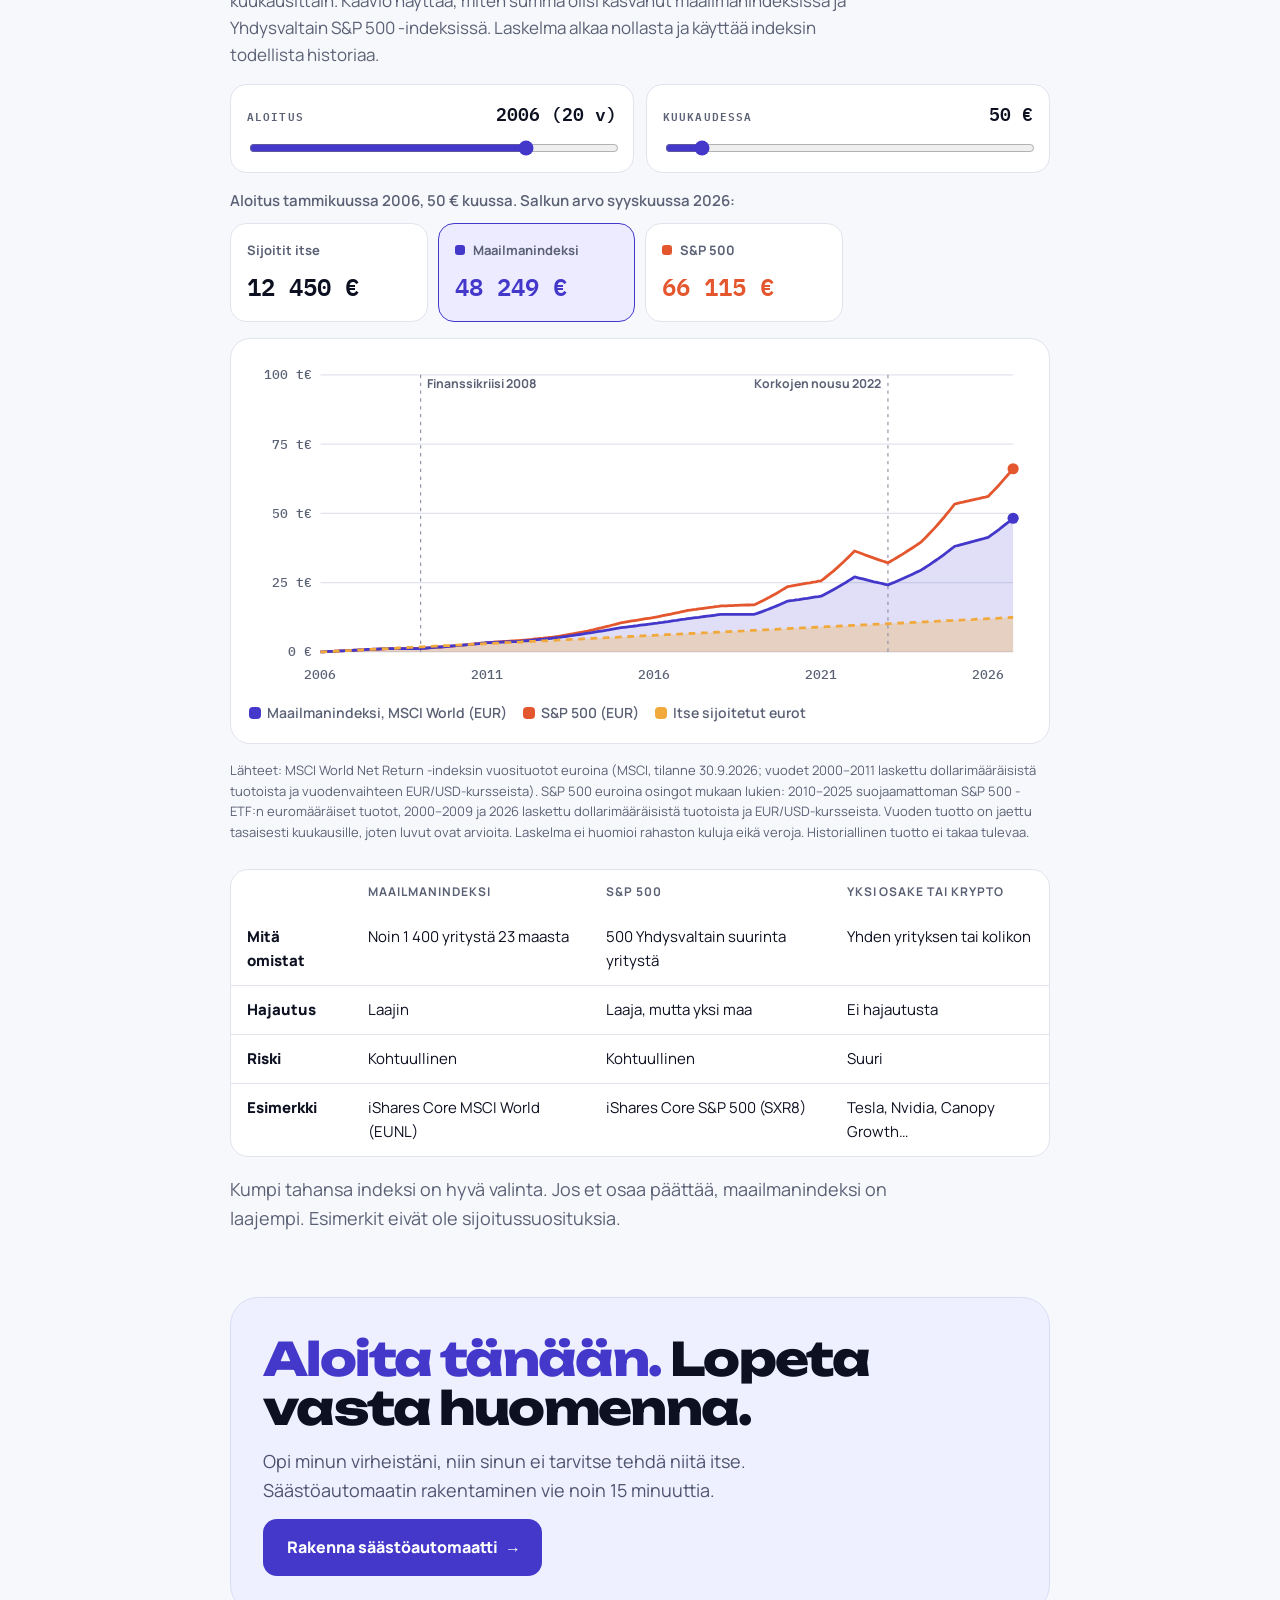
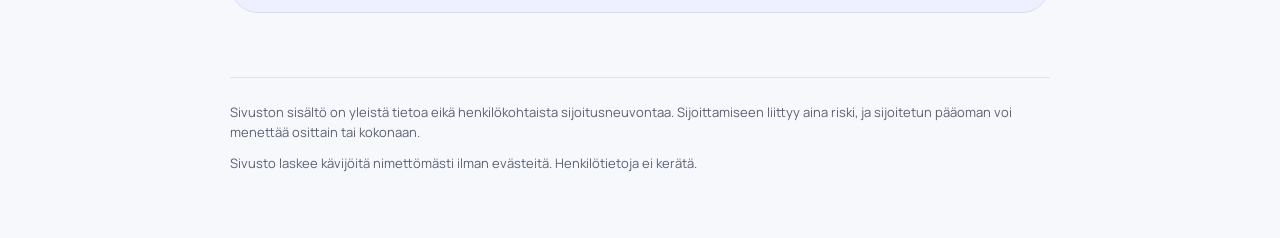
==== commit f22000b2: "Nimetön kävijälaskuri (GoatCounter, ei evästeitä) ja kyselyn ja ohjeen tapahtumat Co-Authored-By: Cl" ====
--- a/tarinat.html
+++ b/tarinat.html
@@ -566,6 +566,7 @@
 
   <footer>
     <p class="fine">Sivuston sisältö on yleistä tietoa eikä henkilökohtaista sijoitusneuvontaa. Sijoittamiseen liittyy aina riski, ja sijoitetun pääoman voi menettää osittain tai kokonaan.</p>
+    <p class="fine">Sivusto laskee kävijöitä nimettömästi ilman evästeitä. Henkilötietoja ei kerätä.</p>
   </footer>
 </div>
 <script>
@@ -627,5 +628,6 @@
 ['hy','hm'].forEach(id=>$(id).addEventListener('input',drawHist));
 drawHist();
 </script>
+<script data-goatcounter="https://lopetahuomenna.goatcounter.com/count" async src="https://gc.zgo.at/count.js"></script>
 </body>
 </html>
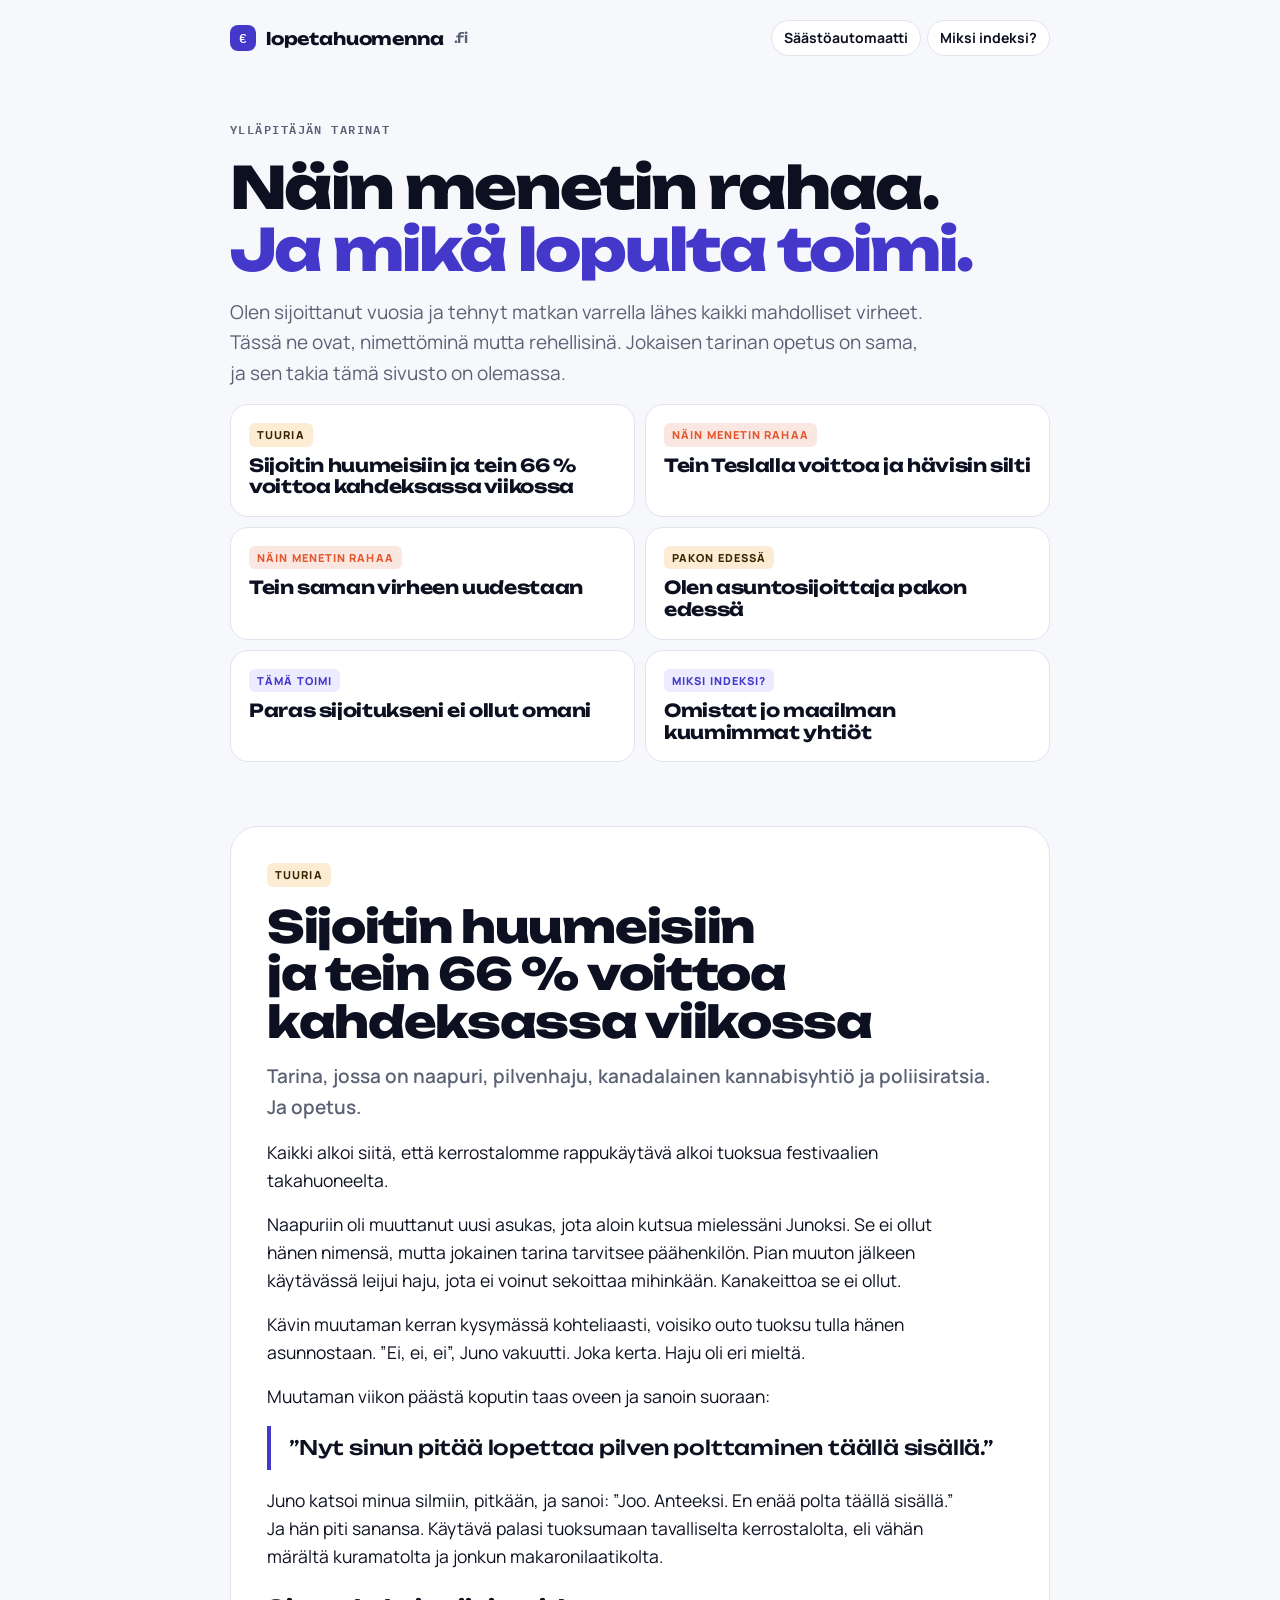
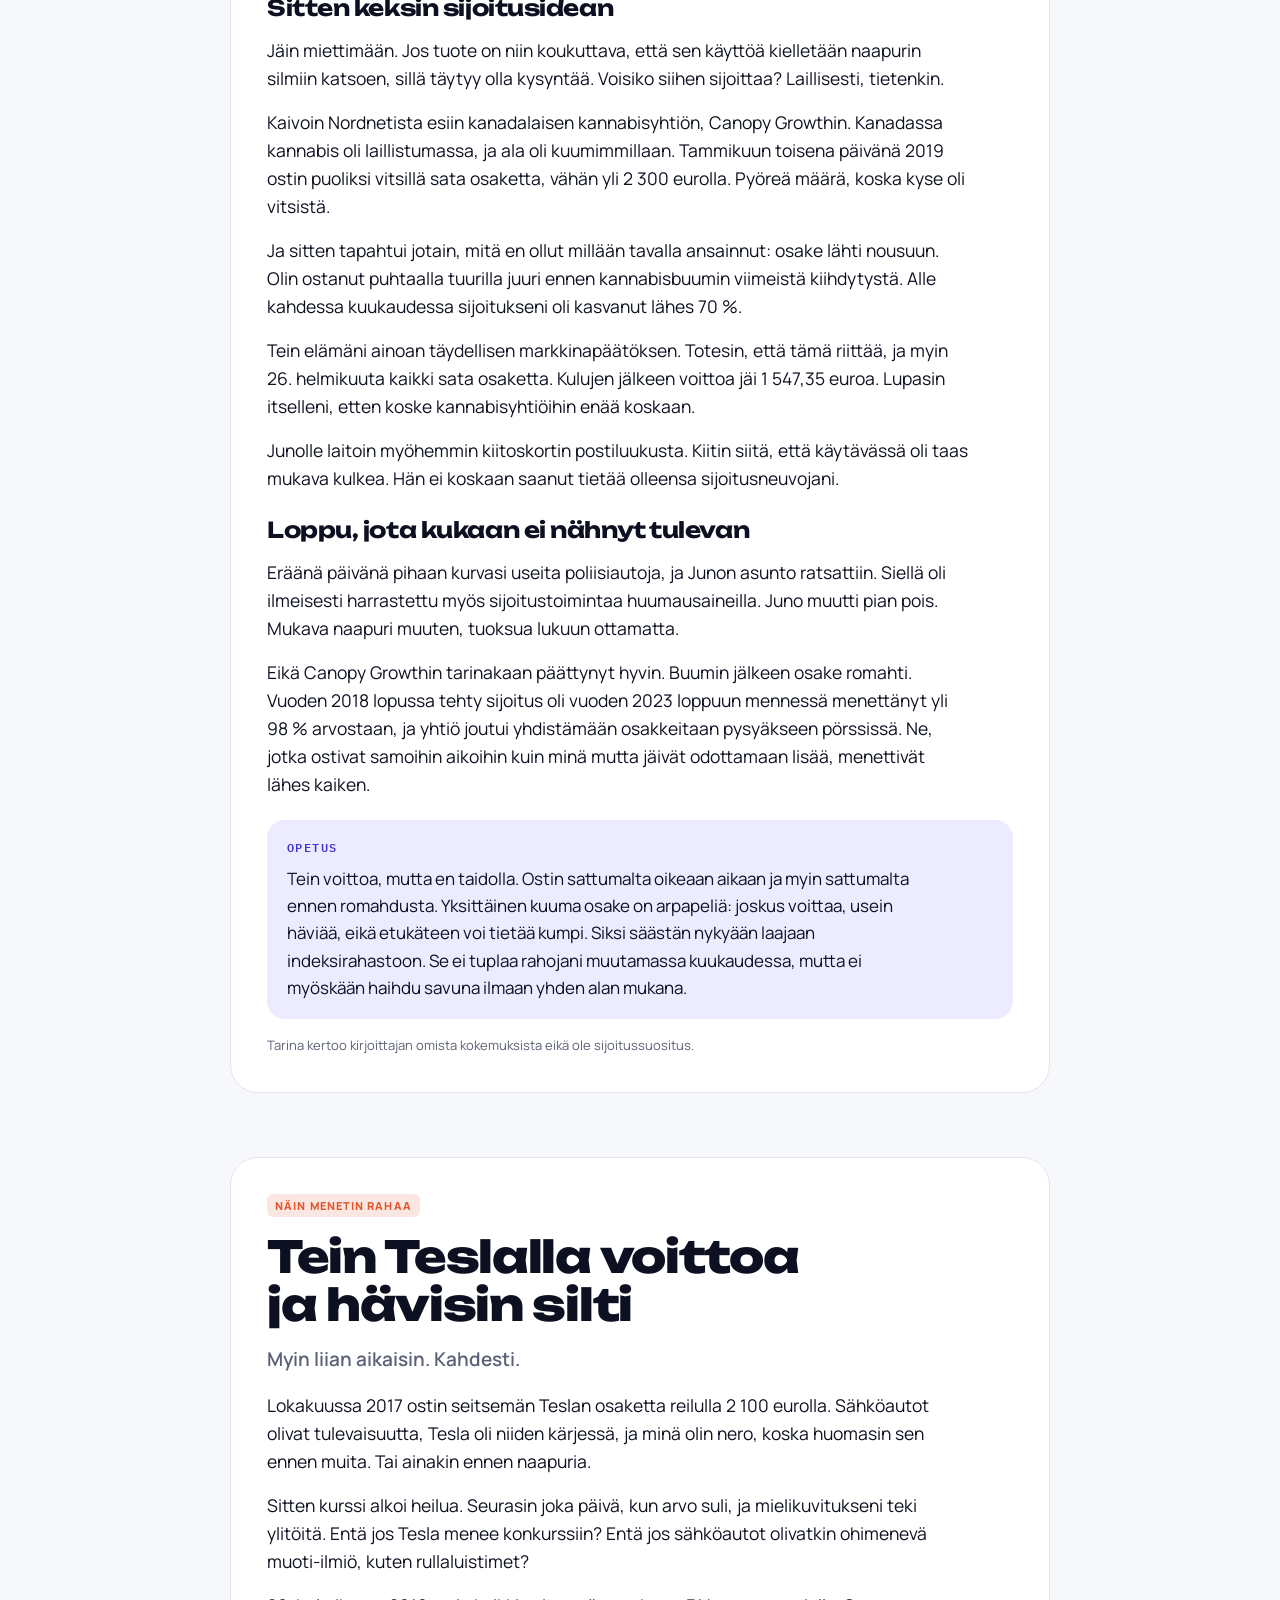
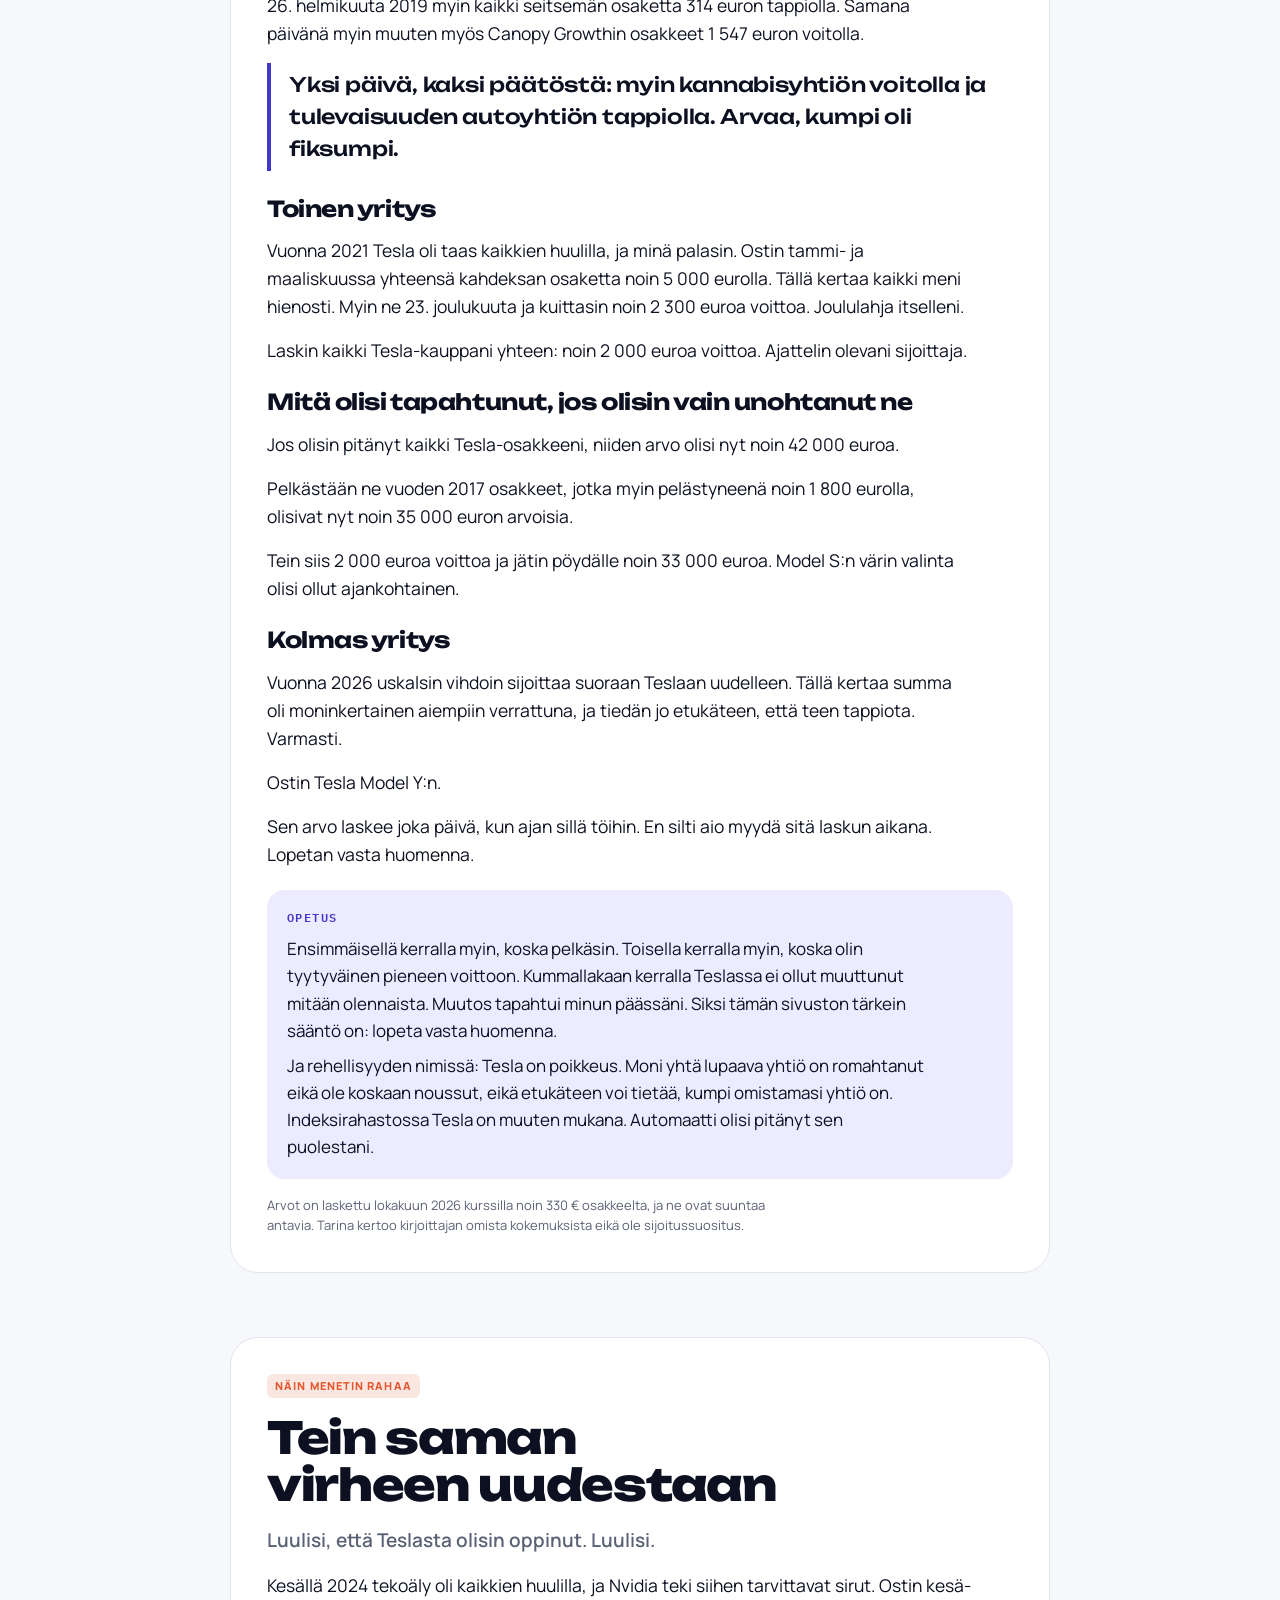
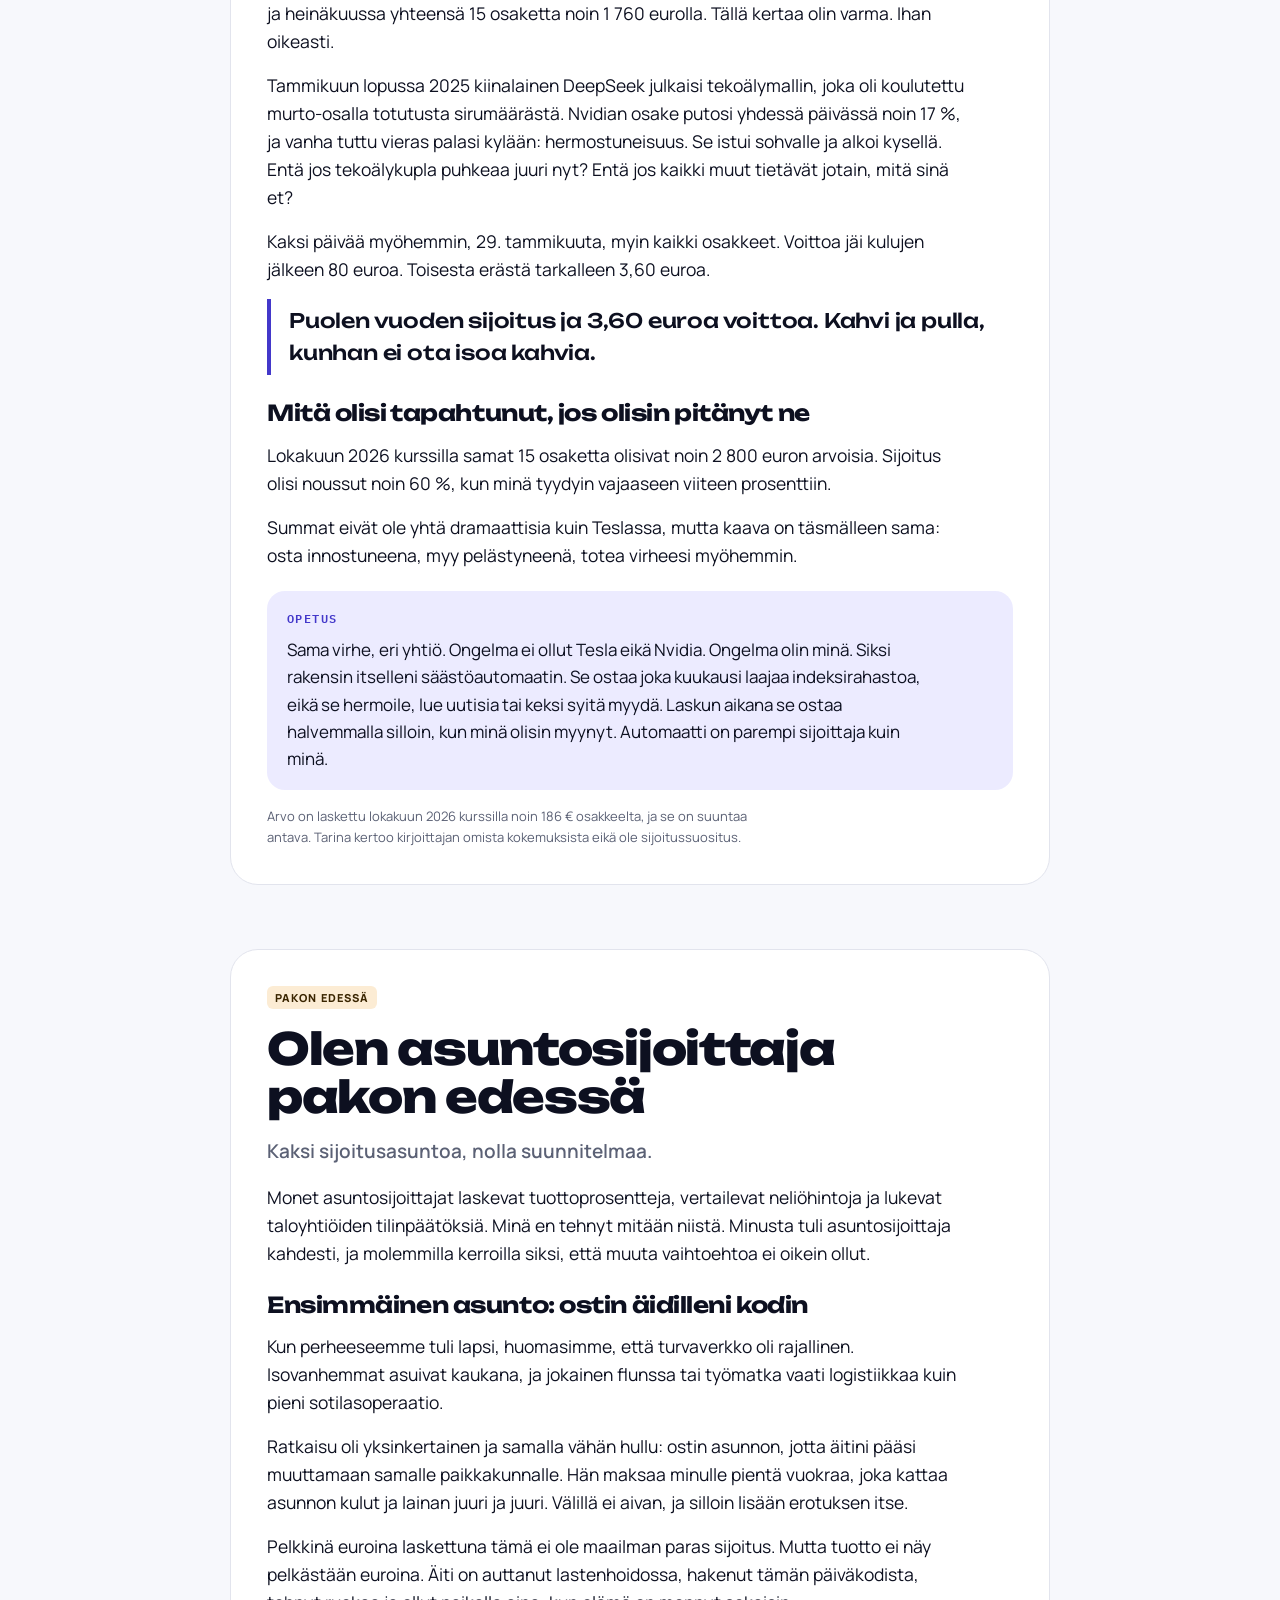
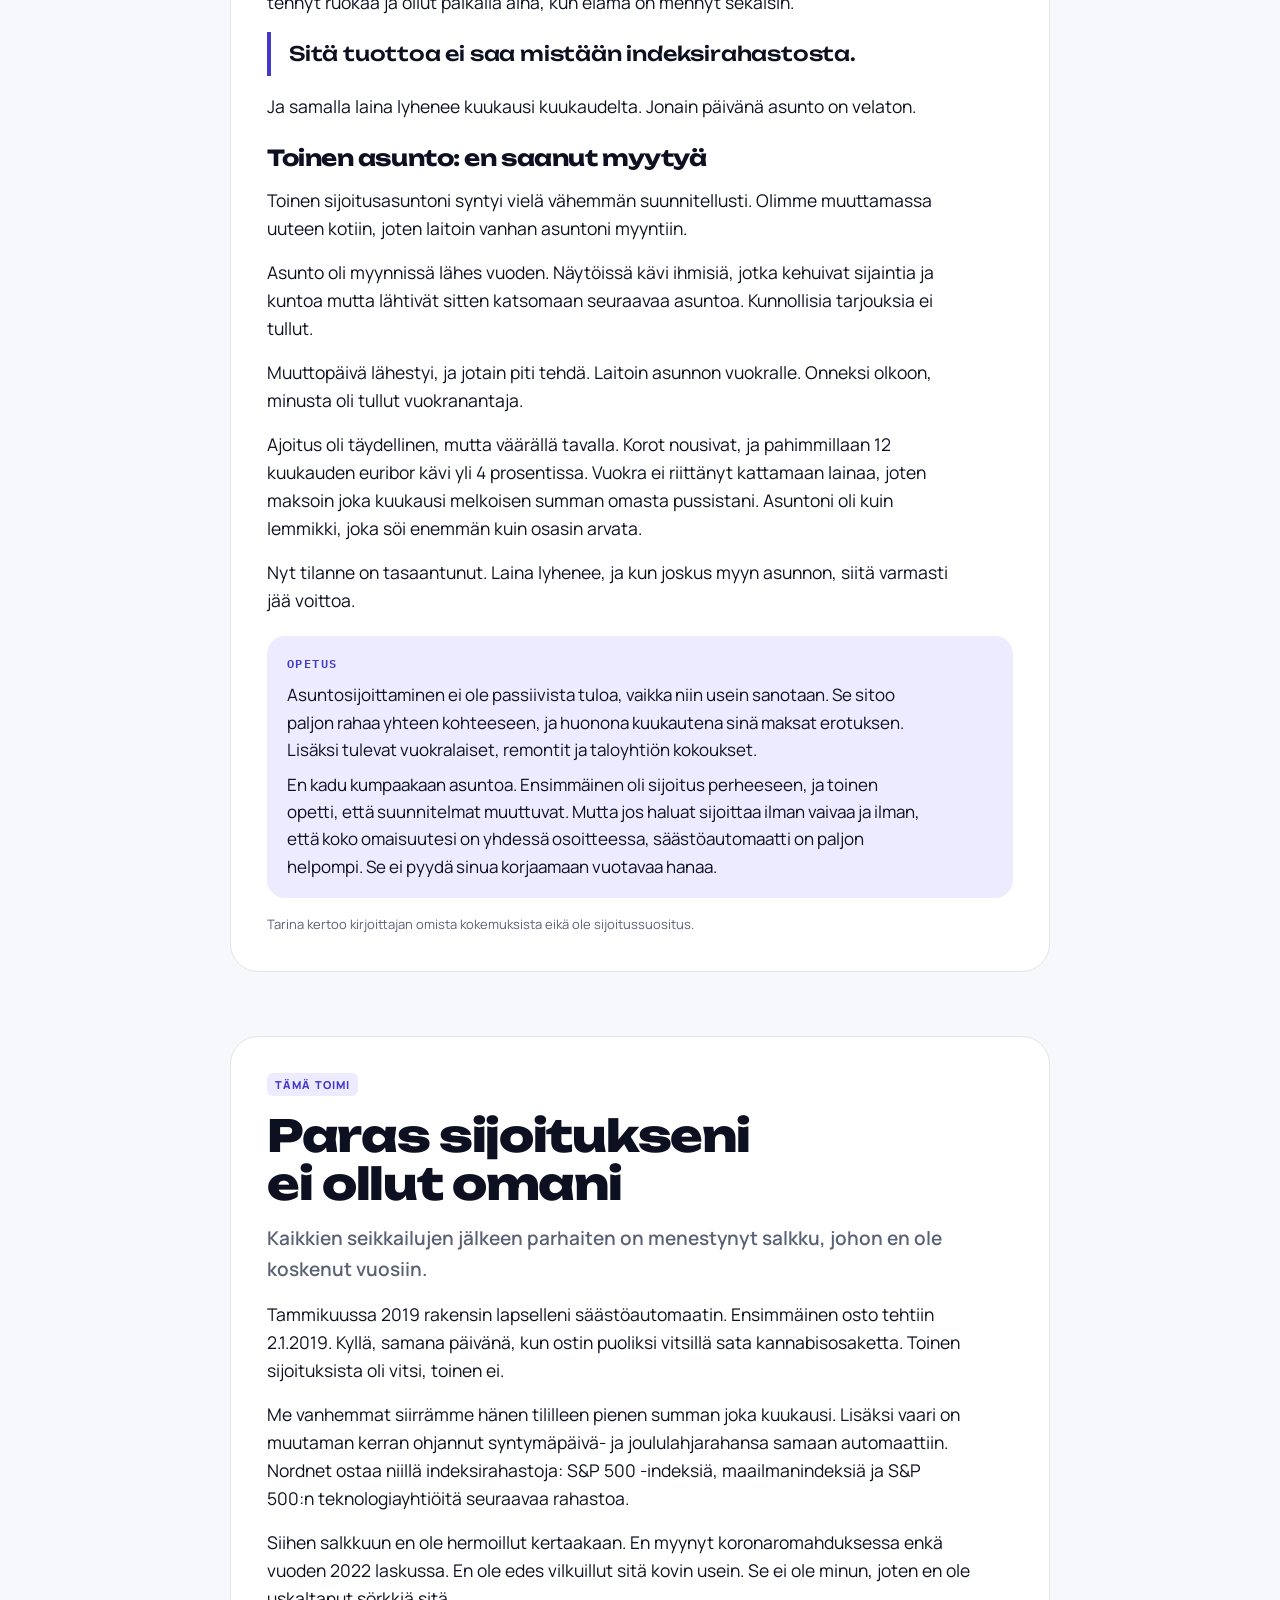
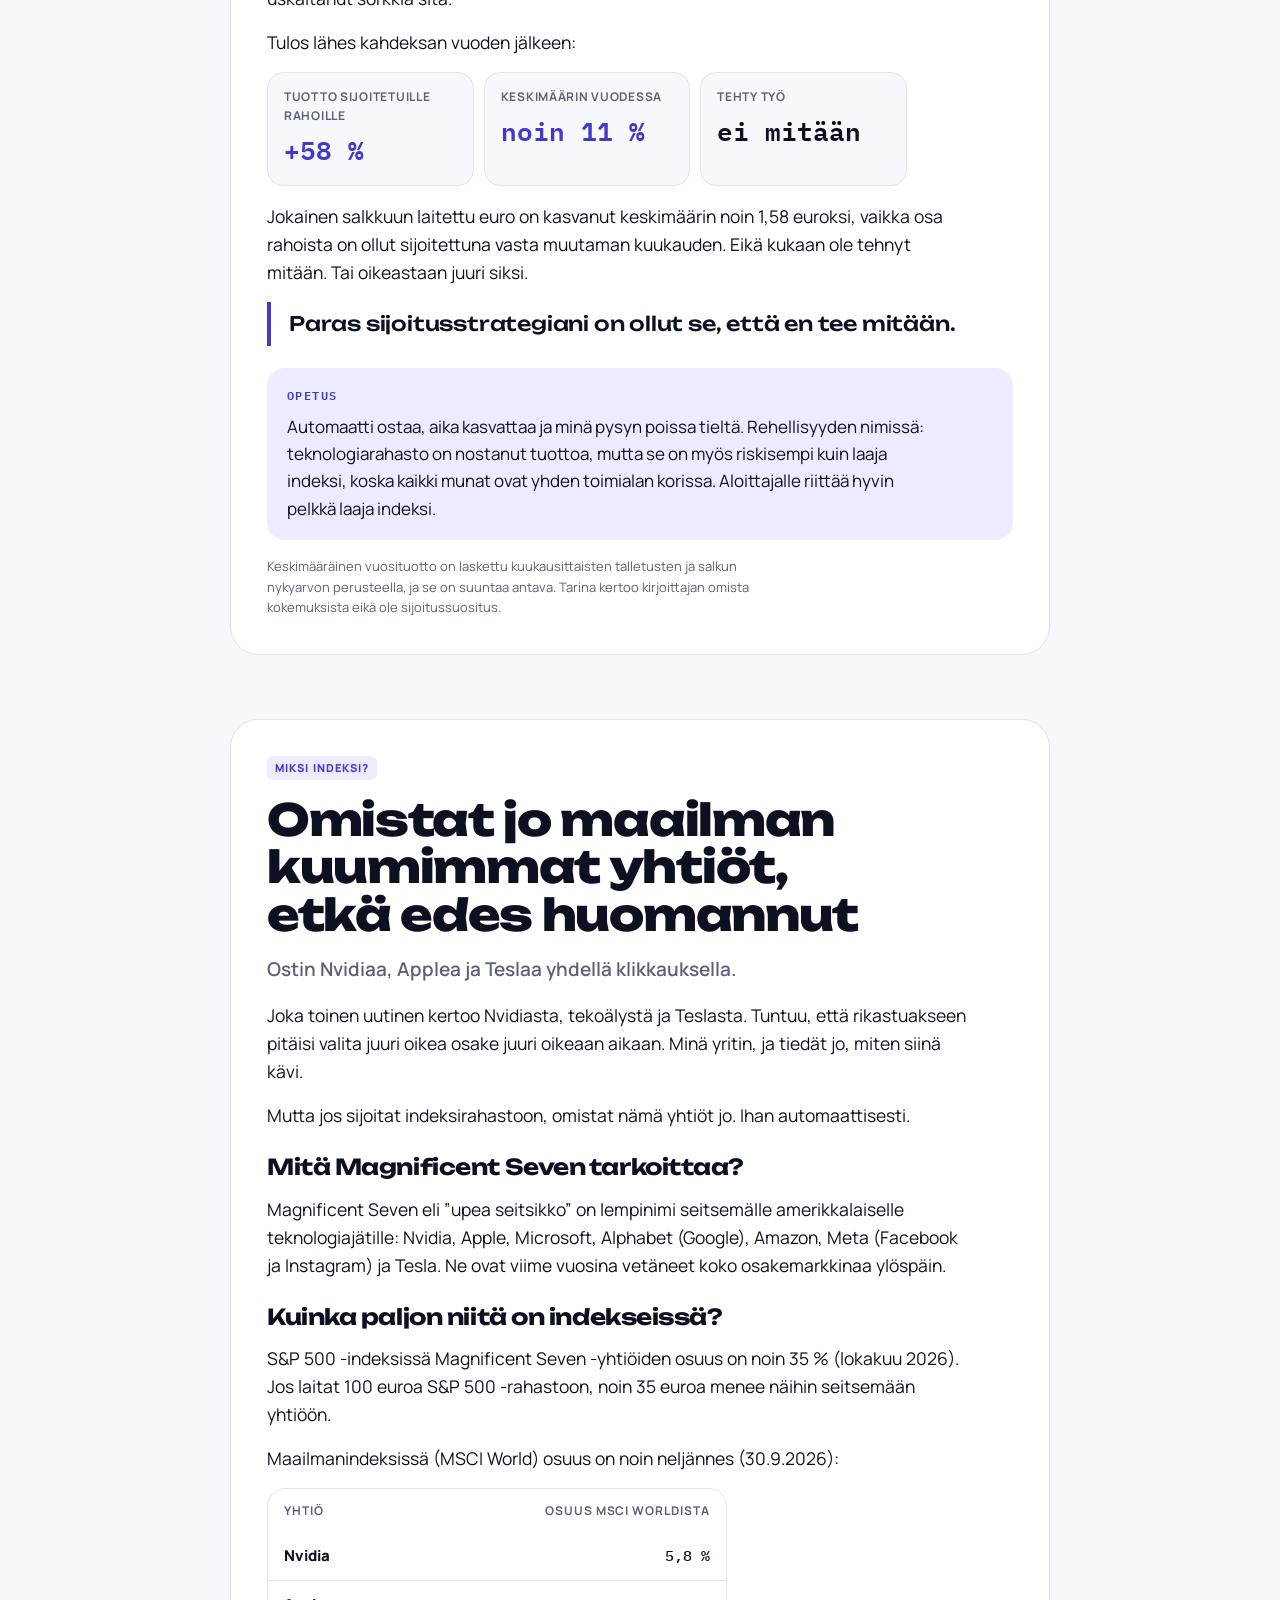
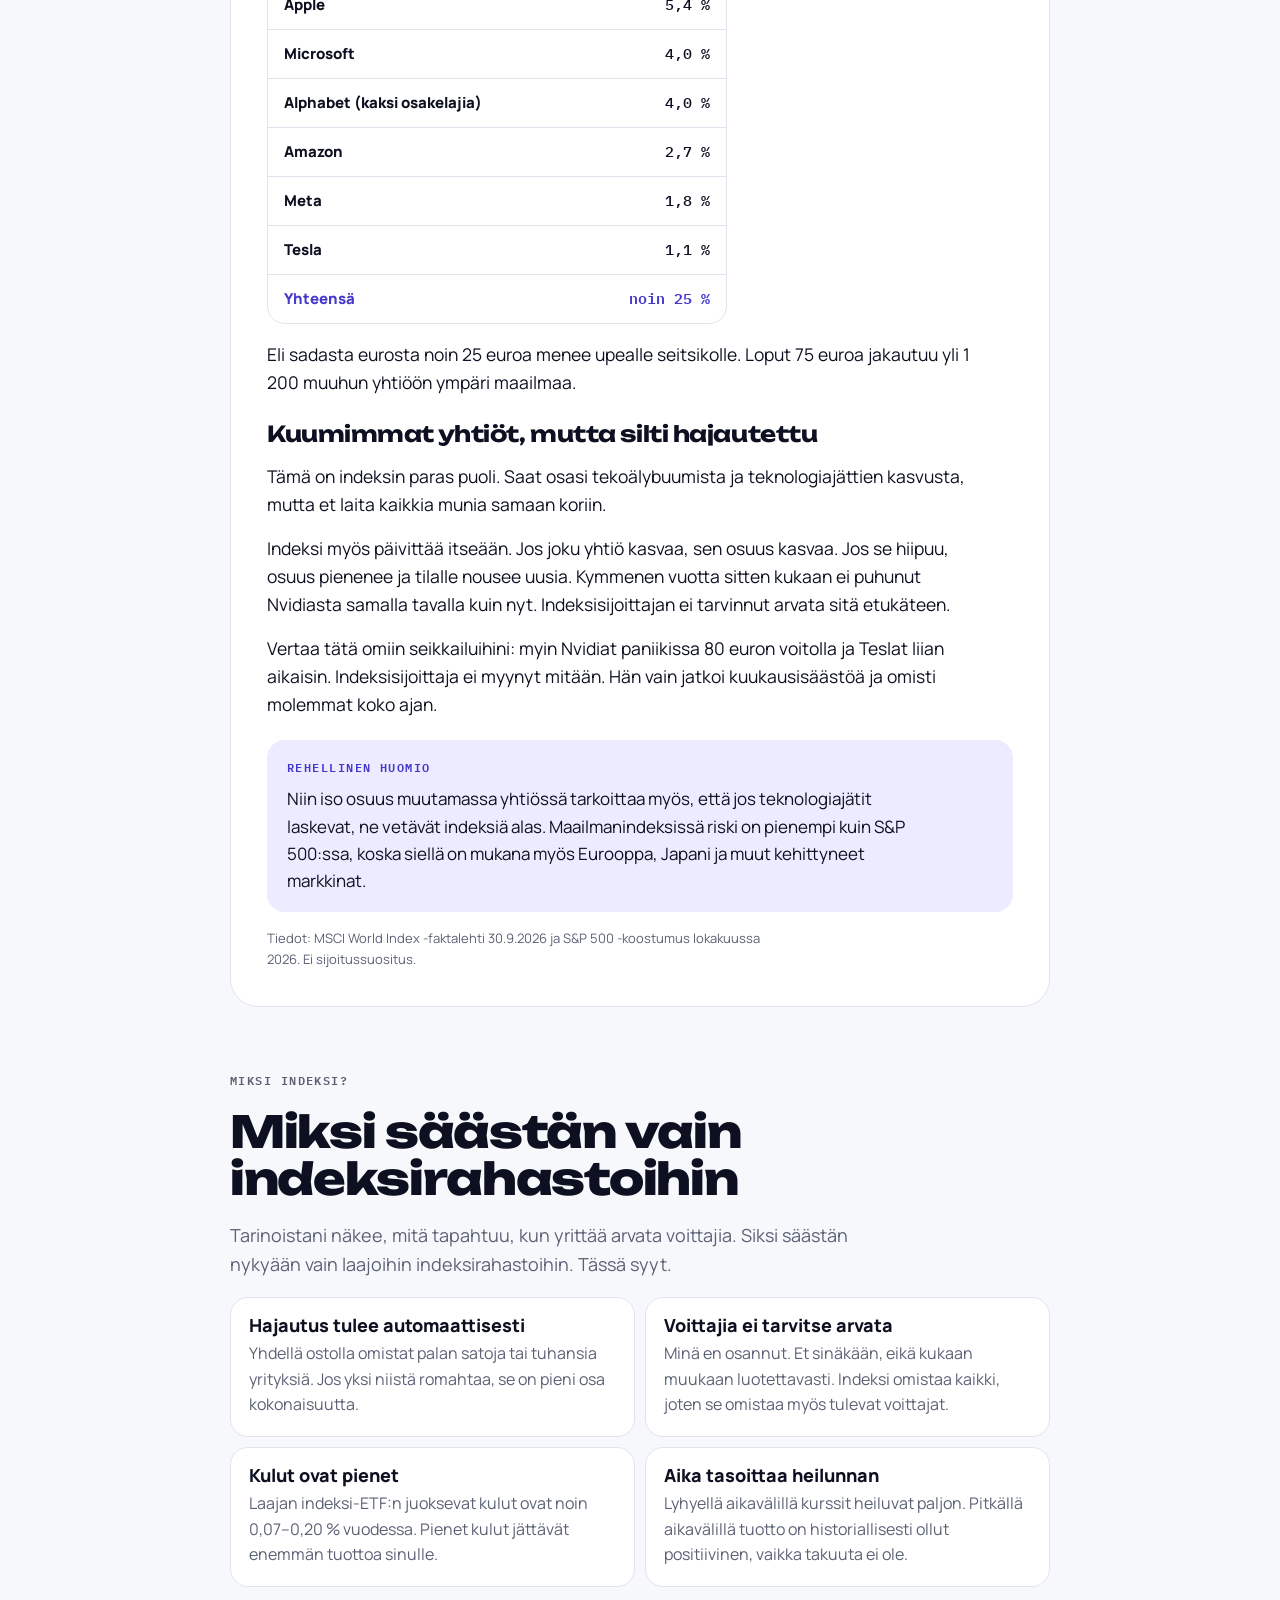
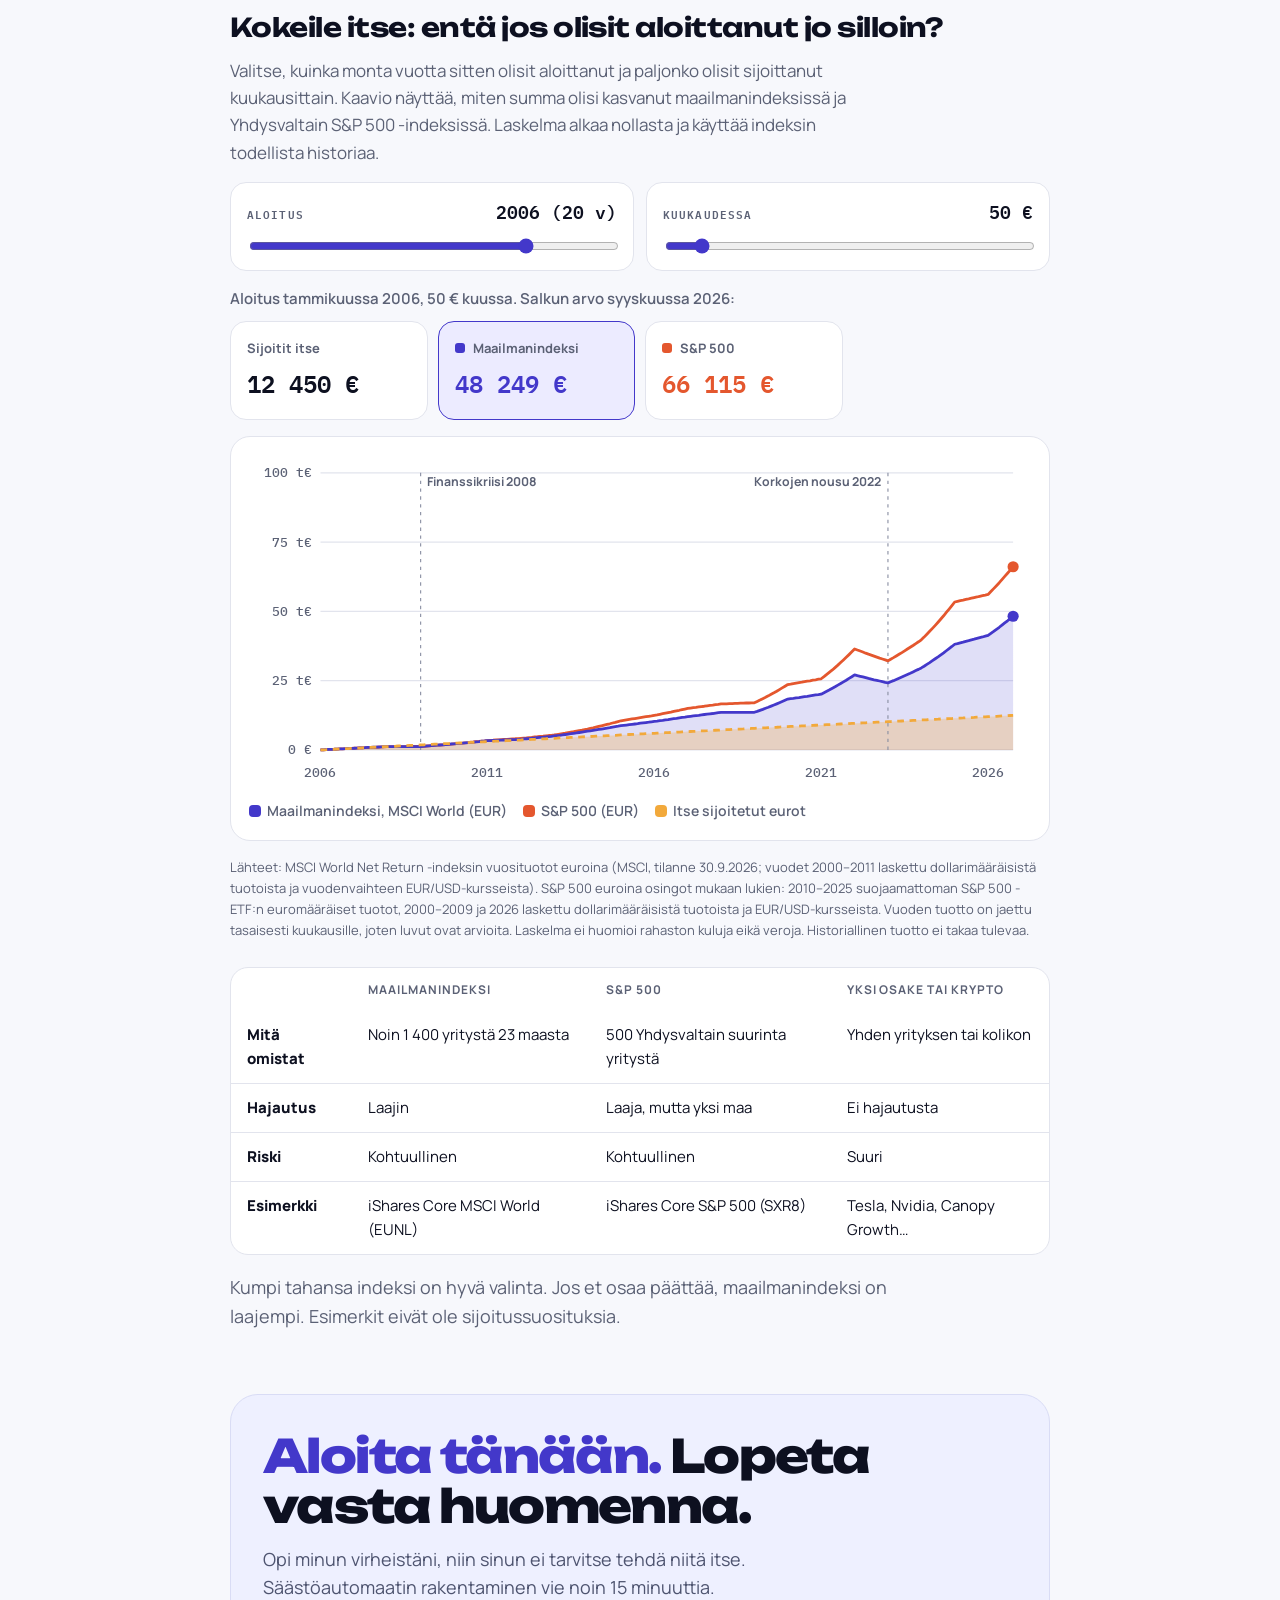
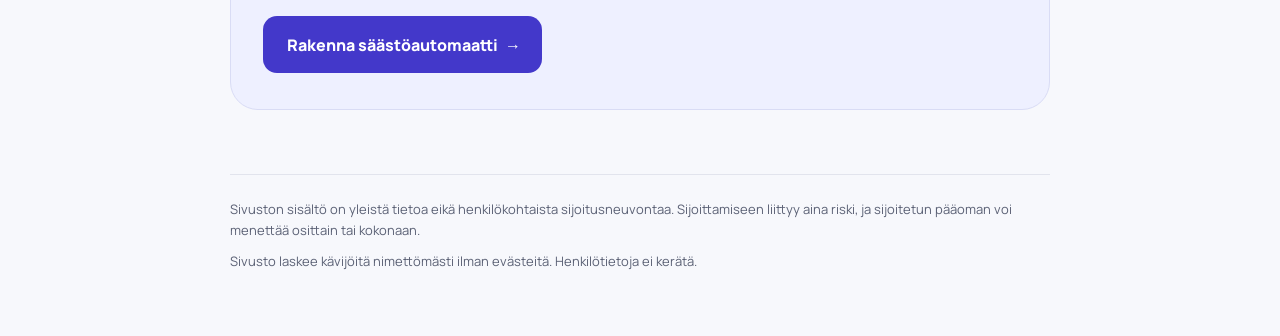
==== commit 1dd99c4d: "Lapsen salkku: eurosummat pois, tilalle tuottoprosentit Co-Authored-By: Claude Opus 5.5 <noreply@ant" ====
--- a/tarinat.html
+++ b/tarinat.html
@@ -473,21 +473,21 @@
     <h2>Paras sijoitukseni ei ollut omani</h2>
     <p class="dek">Kaikkien seikkailujen jälkeen parhaiten on menestynyt salkku, johon en ole koskenut vuosiin.</p>
     <p>Tammikuussa 2019 rakensin lapselleni säästöautomaatin. Ensimmäinen osto tehtiin 2.1.2019. Kyllä, samana päivänä, kun ostin puoliksi vitsillä sata kannabisosaketta. Toinen sijoituksista oli vitsi, toinen ei.</p>
-    <p>Me vanhemmat siirrämme hänen tililleen kumpikin 50–100 euroa kuukaudessa, eli yhteensä 100–200 euroa. Lisäksi vaari on muutaman kerran ohjannut syntymäpäivä- ja joululahjarahansa samaan automaattiin. Nordnet ostaa niillä indeksirahastoja: S&amp;P 500 -indeksiä, maailmanindeksiä ja S&amp;P 500:n teknologiayhtiöitä seuraavaa rahastoa.</p>
+    <p>Me vanhemmat siirrämme hänen tililleen pienen summan joka kuukausi. Lisäksi vaari on muutaman kerran ohjannut syntymäpäivä- ja joululahjarahansa samaan automaattiin. Nordnet ostaa niillä indeksirahastoja: S&amp;P 500 -indeksiä, maailmanindeksiä ja S&amp;P 500:n teknologiayhtiöitä seuraavaa rahastoa.</p>
     <p>Siihen salkkuun en ole hermoillut kertaakaan. En myynyt koronaromahduksessa enkä vuoden 2022 laskussa. En ole edes vilkuillut sitä kovin usein. Se ei ole minun, joten en ole uskaltanut sörkkiä sitä.</p>
     <p>Tulos lähes kahdeksan vuoden jälkeen:</p>
     <div class="figs">
-      <div><span>Talletettu yhteensä</span><b>15 715 €</b></div>
-      <div><span>Salkun arvo nyt</span><b class="hi">24 900 €</b></div>
-      <div><span>Automaatin tekemä tuotto</span><b class="hi">+9 185 €</b></div>
-    </div>
-    <p>Yli 9 000 euroa, eikä kukaan ole tehnyt mitään. Tai oikeastaan juuri siksi.</p>
+      <div><span>Tuotto sijoitetuille rahoille</span><b class="hi">+58 %</b></div>
+      <div><span>Keskimäärin vuodessa</span><b class="hi">noin 11 %</b></div>
+      <div><span>Tehty työ</span><b>ei mitään</b></div>
+    </div>
+    <p>Jokainen salkkuun laitettu euro on kasvanut keskimäärin noin 1,58 euroksi, vaikka osa rahoista on ollut sijoitettuna vasta muutaman kuukauden. Eikä kukaan ole tehnyt mitään. Tai oikeastaan juuri siksi.</p>
     <blockquote>Paras sijoitusstrategiani on ollut se, että en tee mitään.</blockquote>
 
     <div class="lesson"><b class="lh">Opetus</b>
       <p>Automaatti ostaa, aika kasvattaa ja minä pysyn poissa tieltä. Rehellisyyden nimissä: teknologiarahasto on nostanut tuottoa, mutta se on myös riskisempi kuin laaja indeksi, koska kaikki munat ovat yhden toimialan korissa. Aloittajalle riittää hyvin pelkkä laaja indeksi.</p>
     </div>
-    <p class="own">Tarina kertoo kirjoittajan omista kokemuksista eikä ole sijoitussuositus.</p>
+    <p class="own">Keskimääräinen vuosituotto on laskettu kuukausittaisten talletusten ja salkun nykyarvon perusteella, ja se on suuntaa antava. Tarina kertoo kirjoittajan omista kokemuksista eikä ole sijoitussuositus.</p>
   </article>
 
   <article id="mag7">
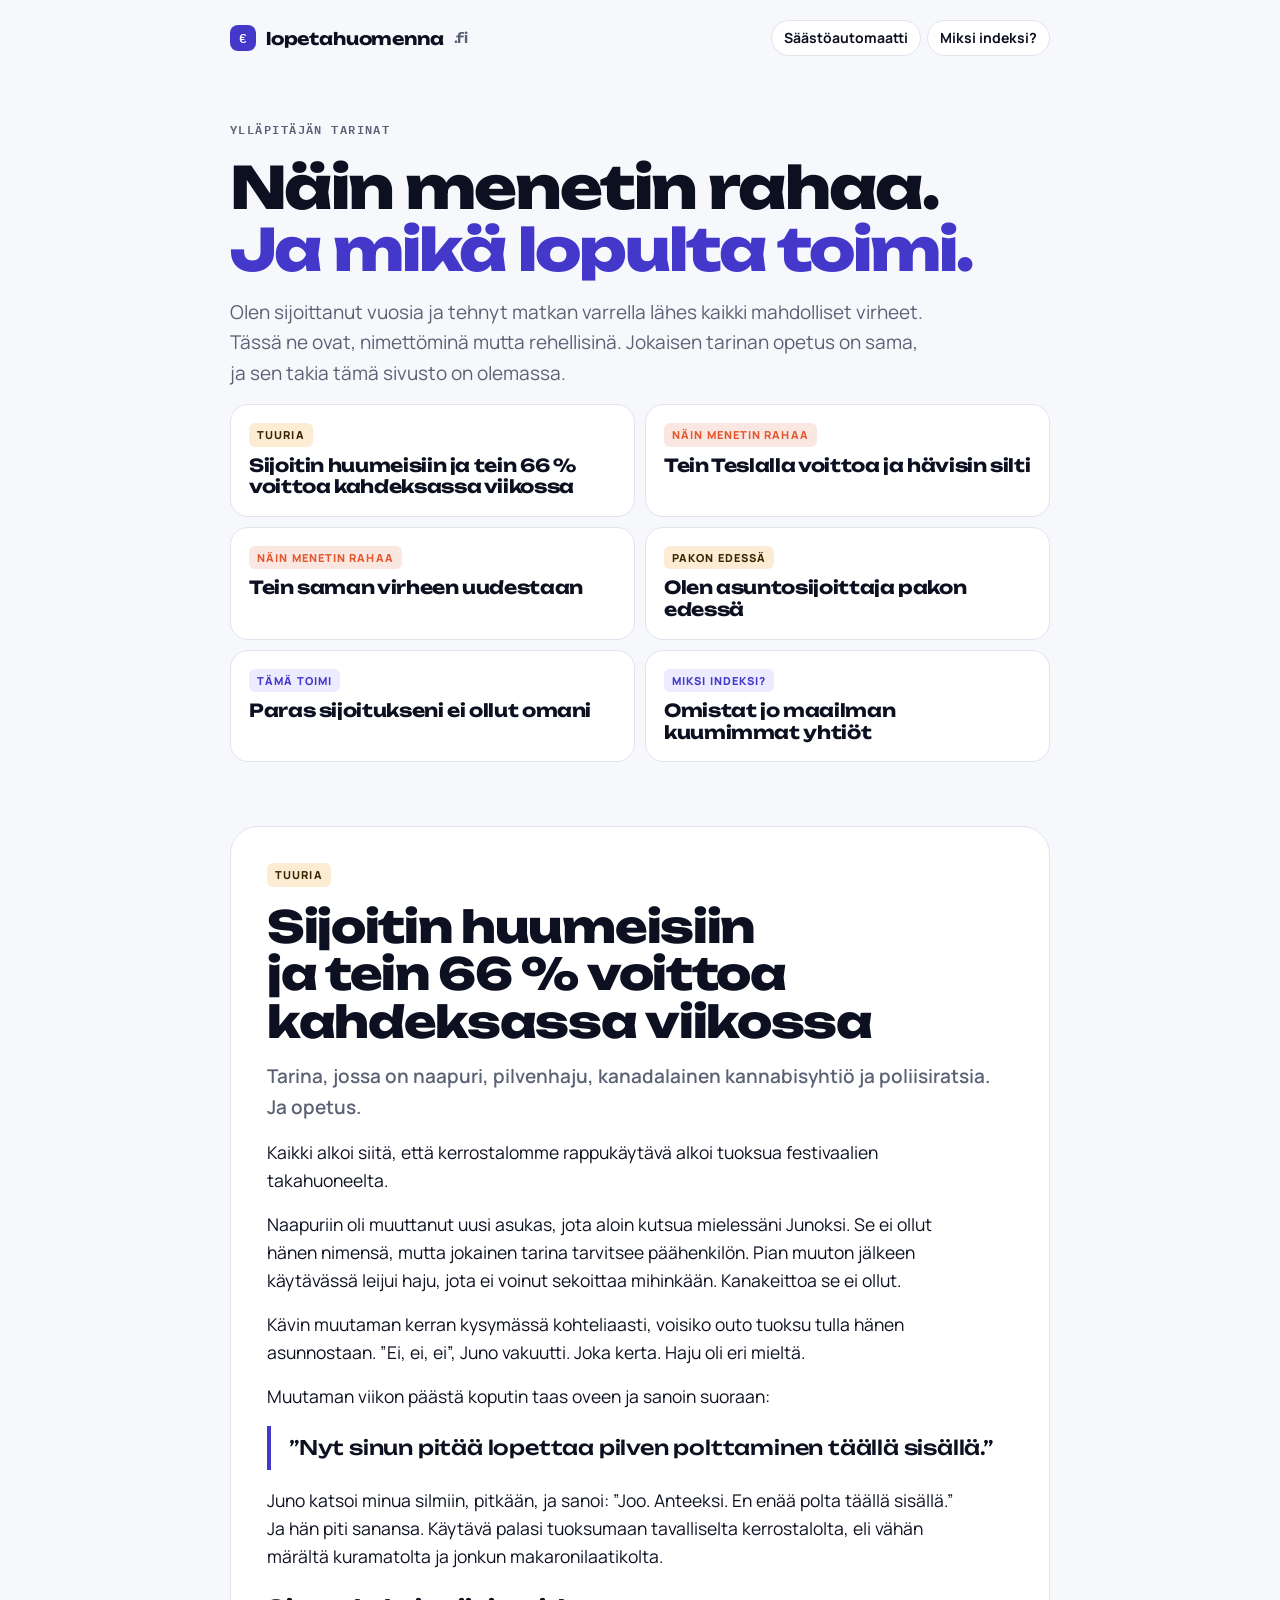
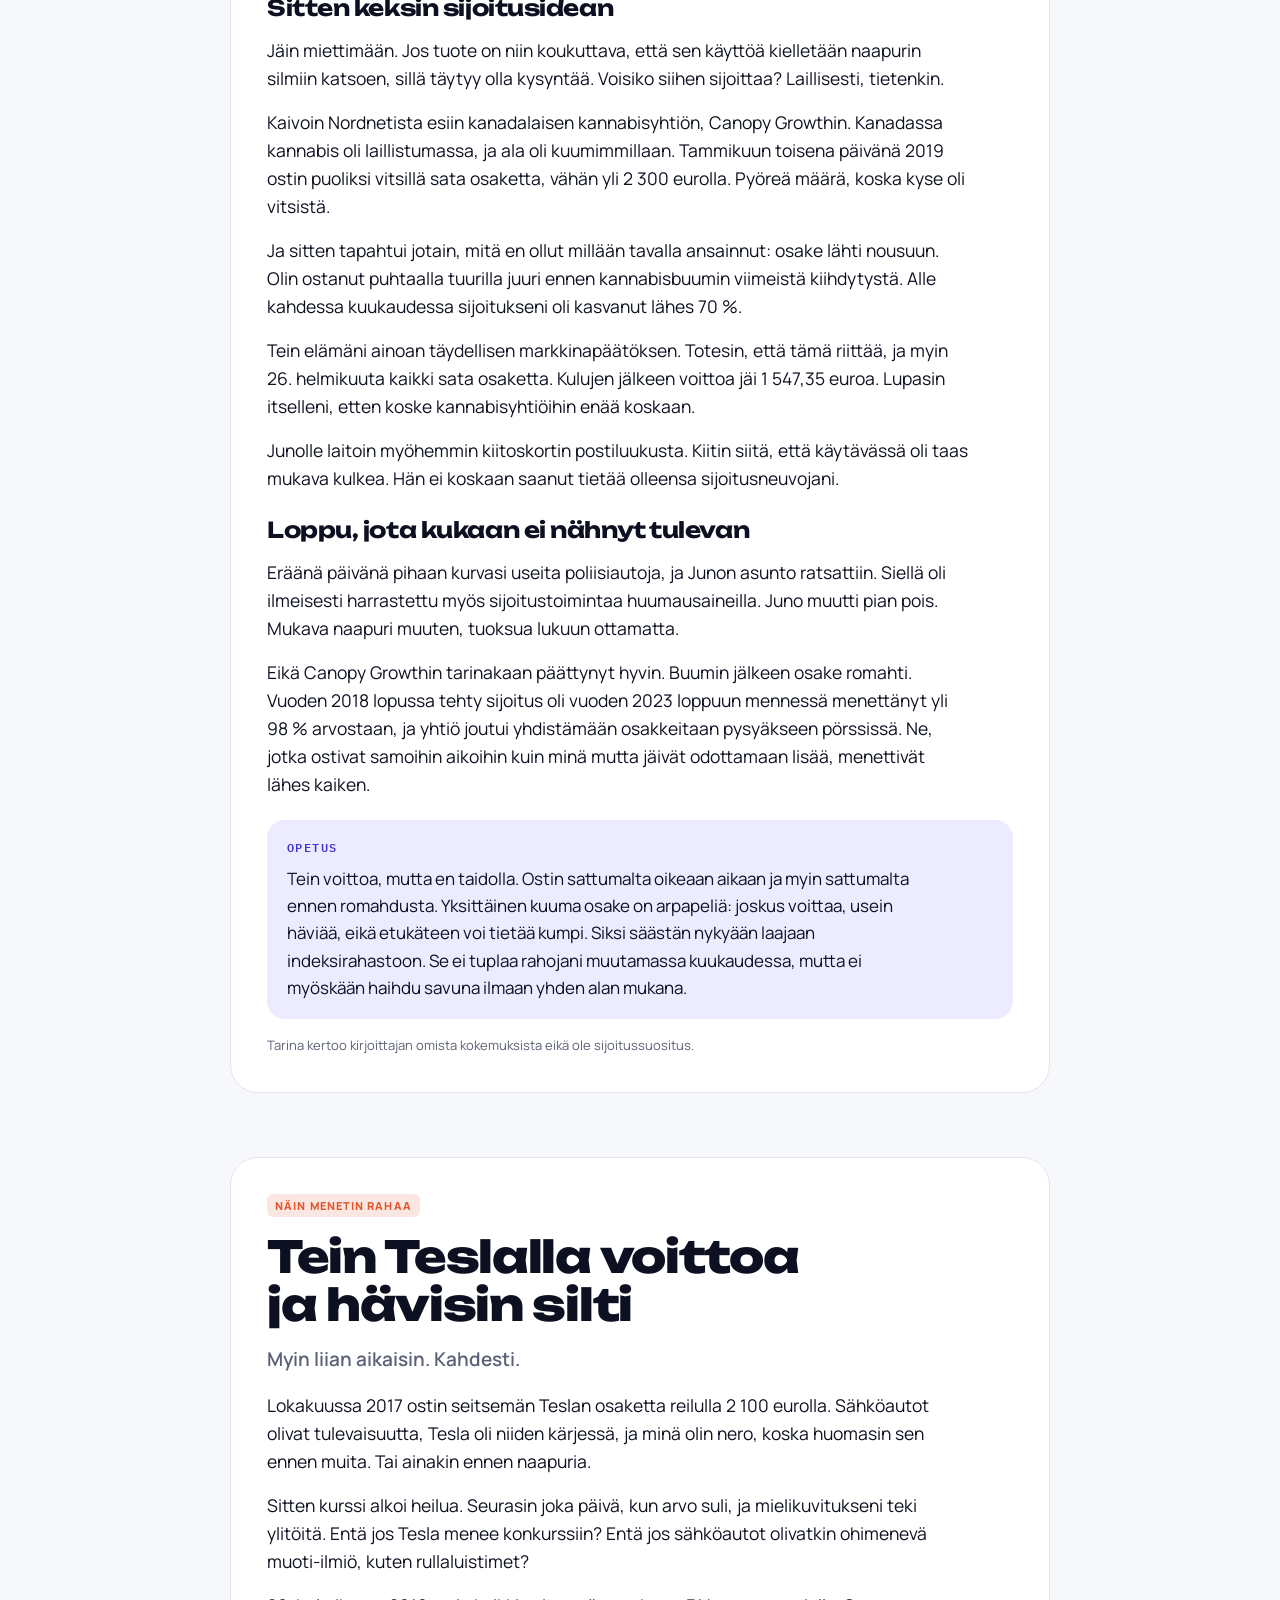
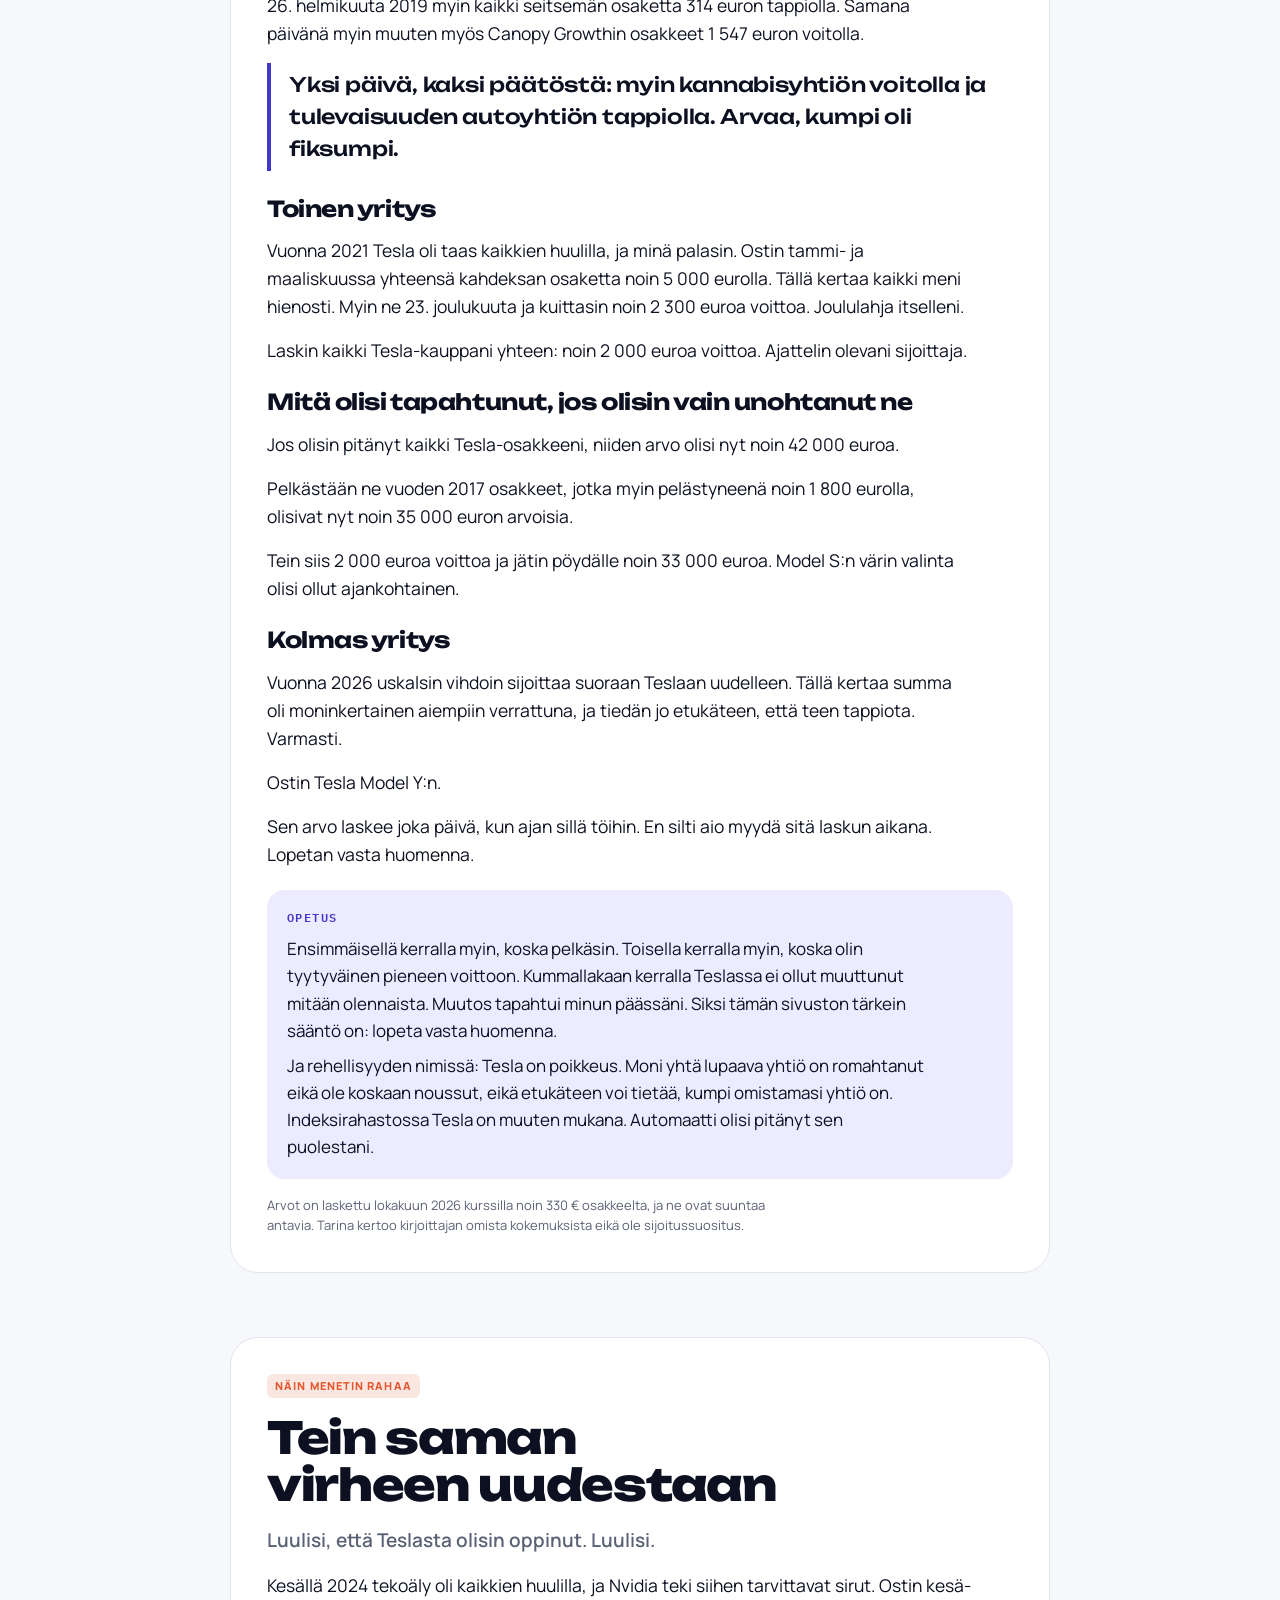
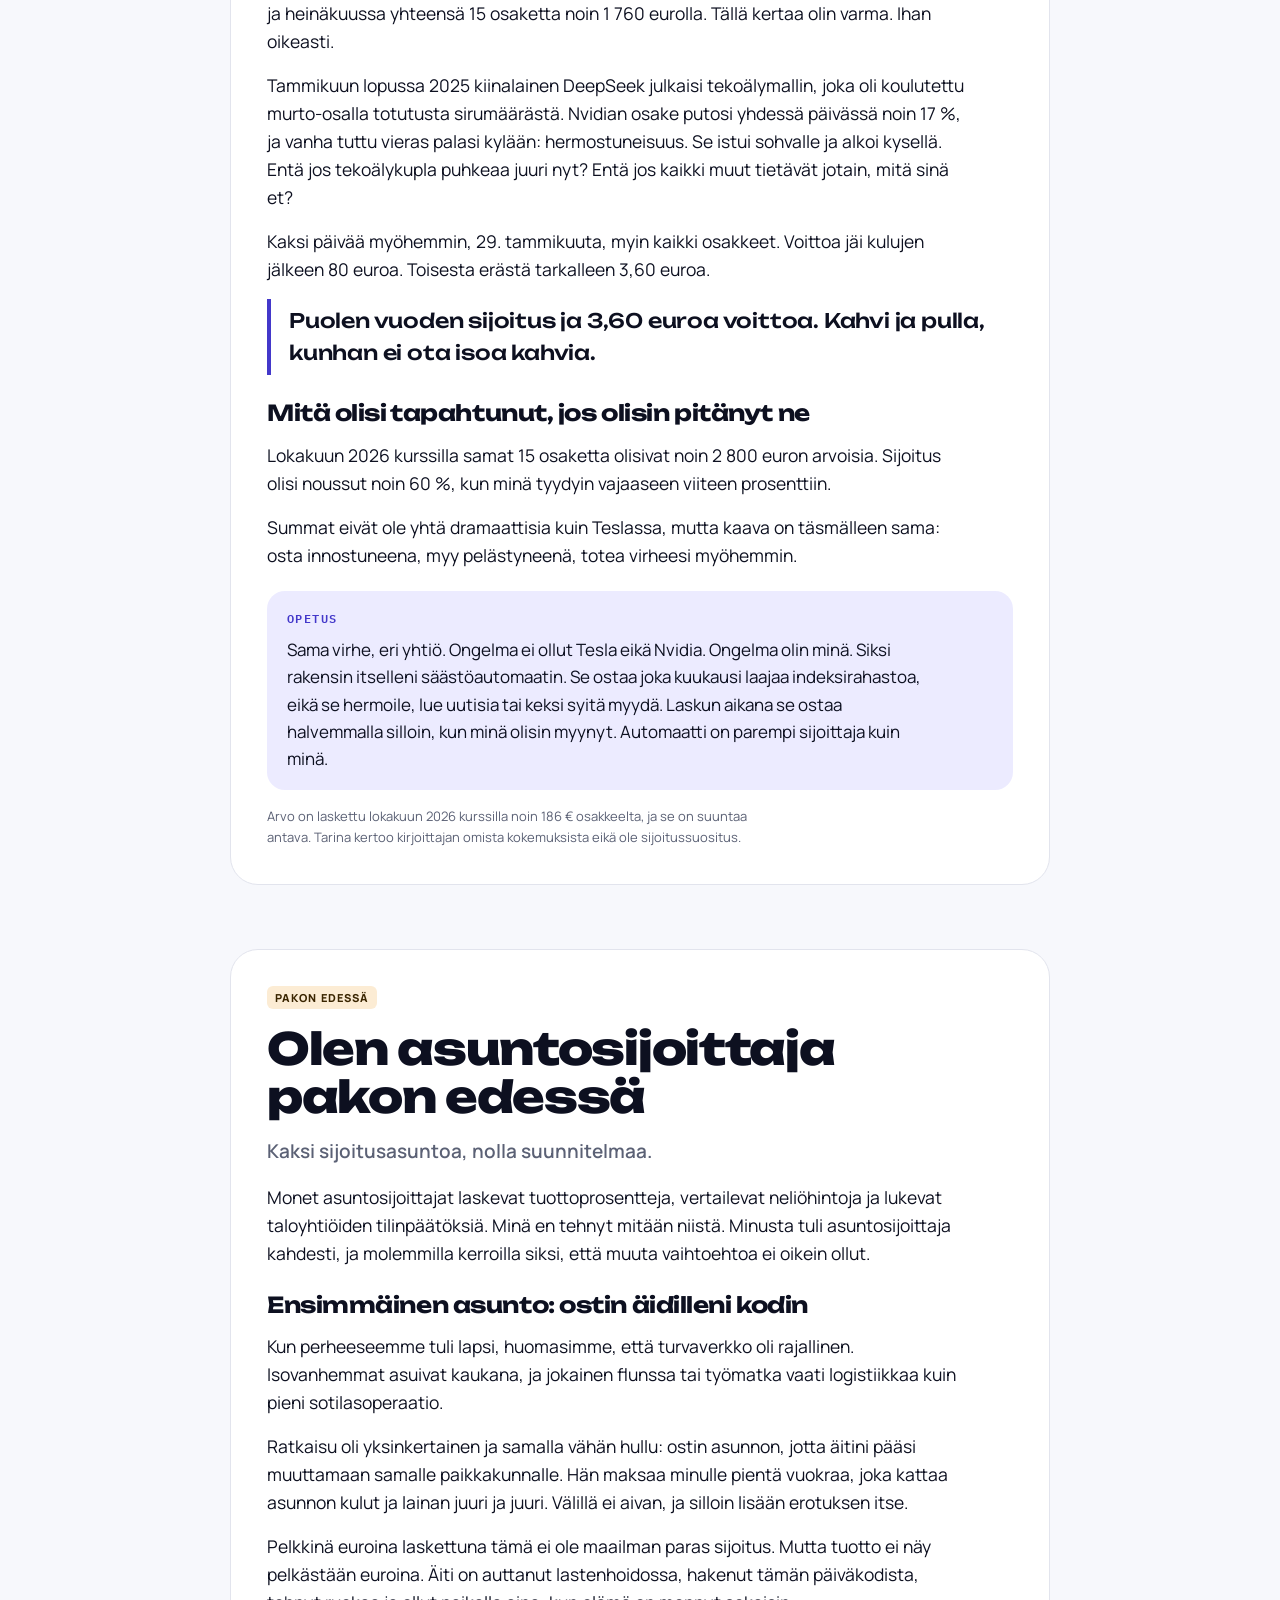
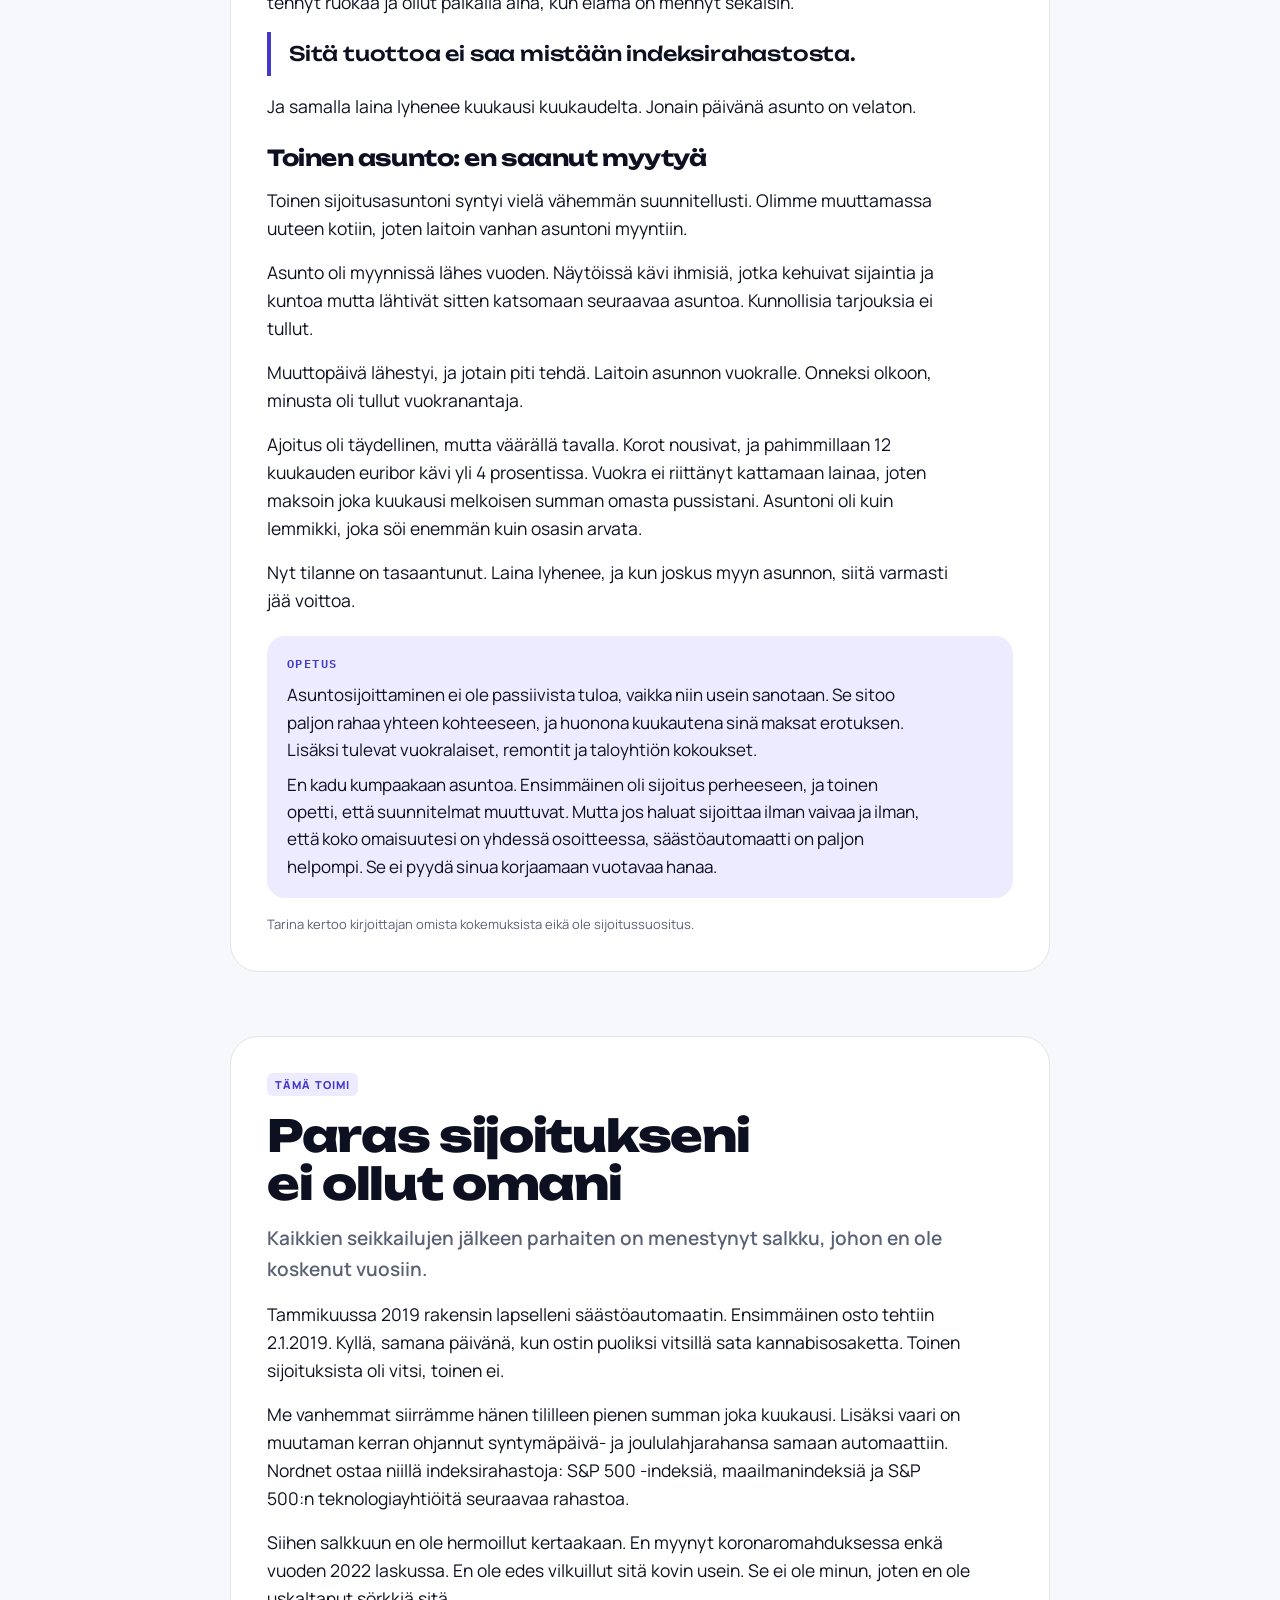
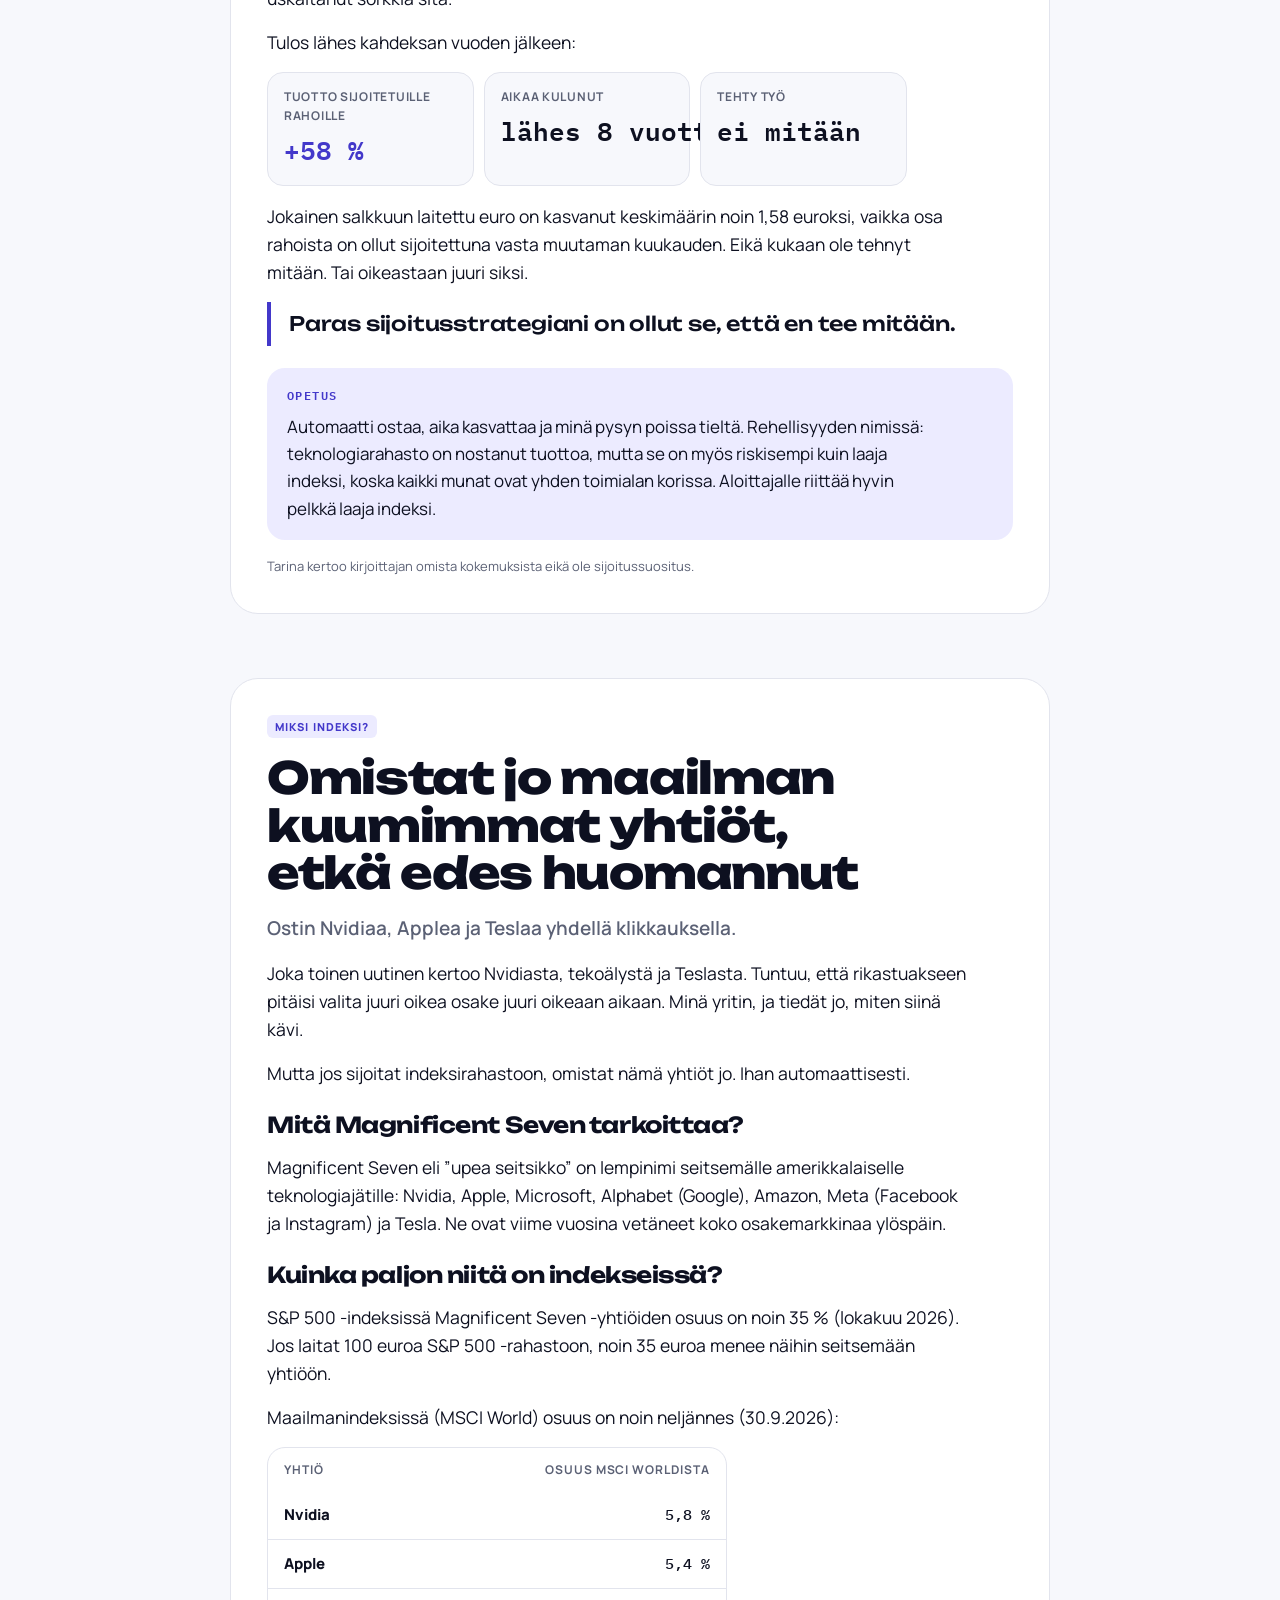
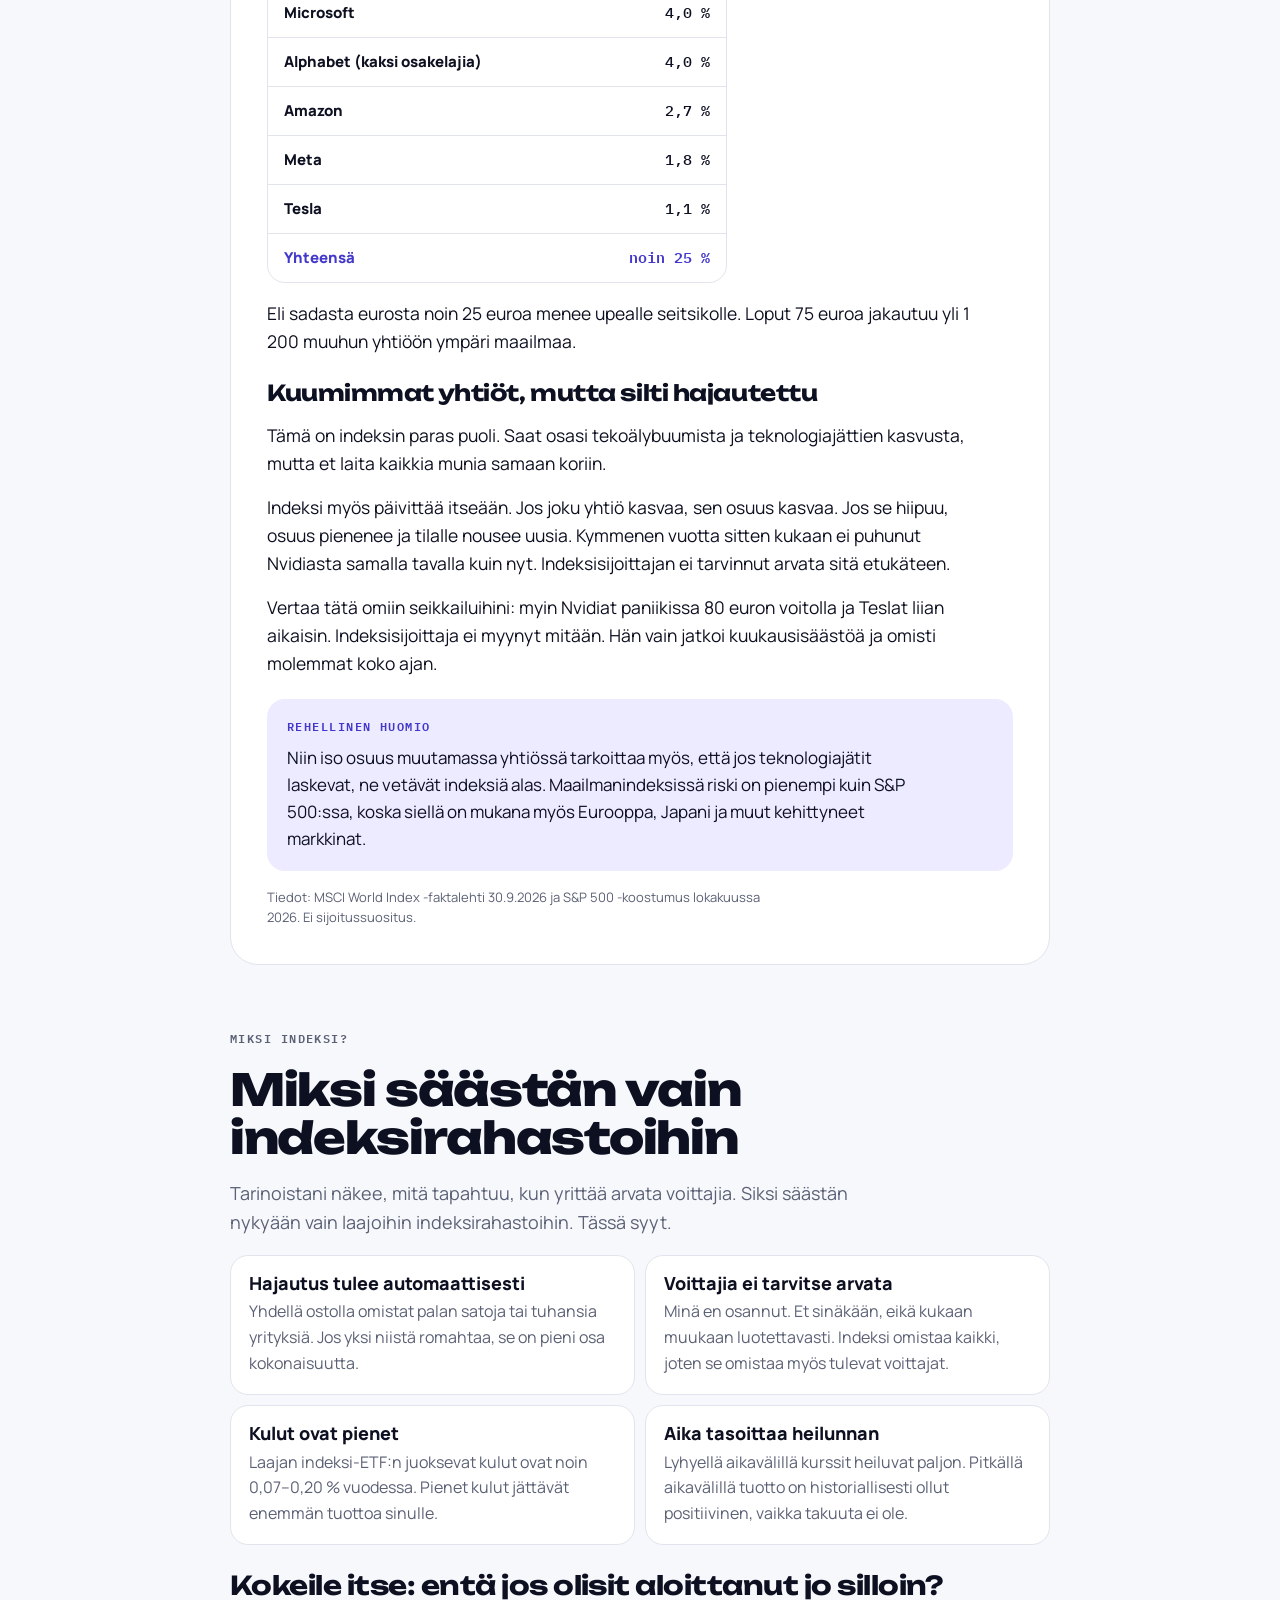
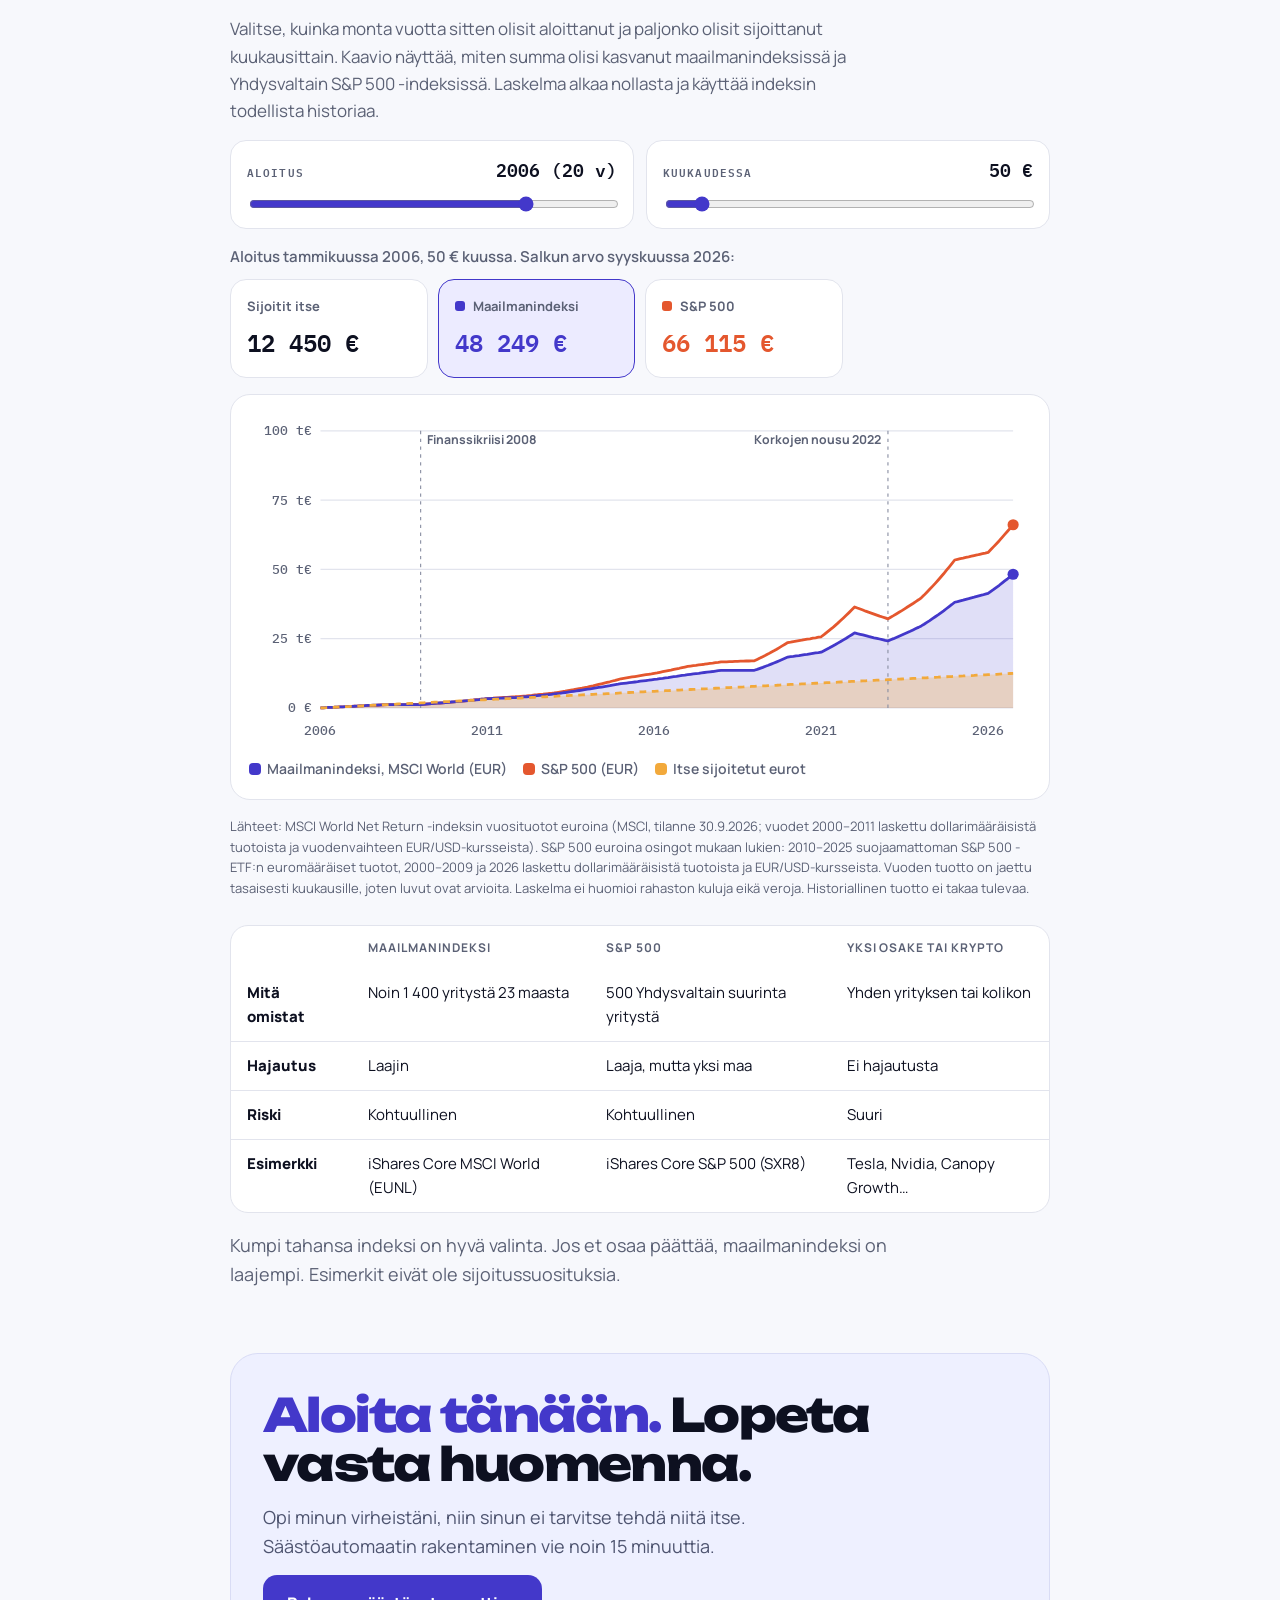
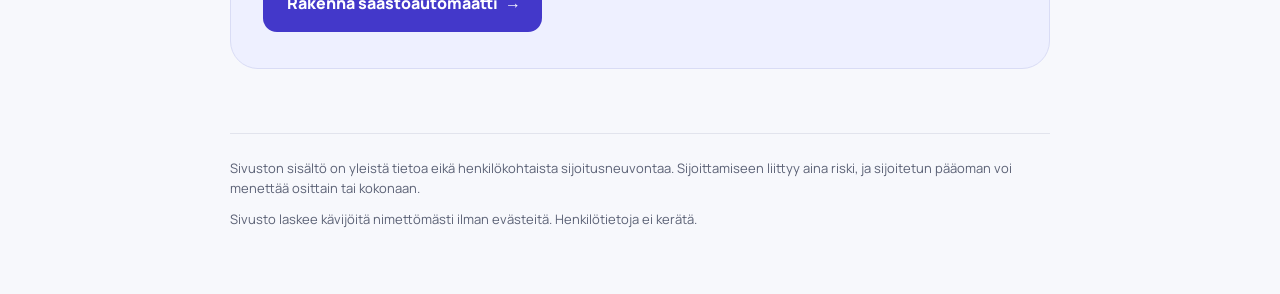
==== commit f931f2b5: "Lapsen salkku: vuosituotto pois, tilalle aikajänne Co-Authored-By: Claude Opus 5.5 <noreply@anthropi" ====
--- a/tarinat.html
+++ b/tarinat.html
@@ -478,7 +478,7 @@
     <p>Tulos lähes kahdeksan vuoden jälkeen:</p>
     <div class="figs">
       <div><span>Tuotto sijoitetuille rahoille</span><b class="hi">+58 %</b></div>
-      <div><span>Keskimäärin vuodessa</span><b class="hi">noin 11 %</b></div>
+      <div><span>Aikaa kulunut</span><b>lähes 8 vuotta</b></div>
       <div><span>Tehty työ</span><b>ei mitään</b></div>
     </div>
     <p>Jokainen salkkuun laitettu euro on kasvanut keskimäärin noin 1,58 euroksi, vaikka osa rahoista on ollut sijoitettuna vasta muutaman kuukauden. Eikä kukaan ole tehnyt mitään. Tai oikeastaan juuri siksi.</p>
@@ -487,7 +487,7 @@
     <div class="lesson"><b class="lh">Opetus</b>
       <p>Automaatti ostaa, aika kasvattaa ja minä pysyn poissa tieltä. Rehellisyyden nimissä: teknologiarahasto on nostanut tuottoa, mutta se on myös riskisempi kuin laaja indeksi, koska kaikki munat ovat yhden toimialan korissa. Aloittajalle riittää hyvin pelkkä laaja indeksi.</p>
     </div>
-    <p class="own">Keskimääräinen vuosituotto on laskettu kuukausittaisten talletusten ja salkun nykyarvon perusteella, ja se on suuntaa antava. Tarina kertoo kirjoittajan omista kokemuksista eikä ole sijoitussuositus.</p>
+    <p class="own">Tarina kertoo kirjoittajan omista kokemuksista eikä ole sijoitussuositus.</p>
   </article>
 
   <article id="mag7">
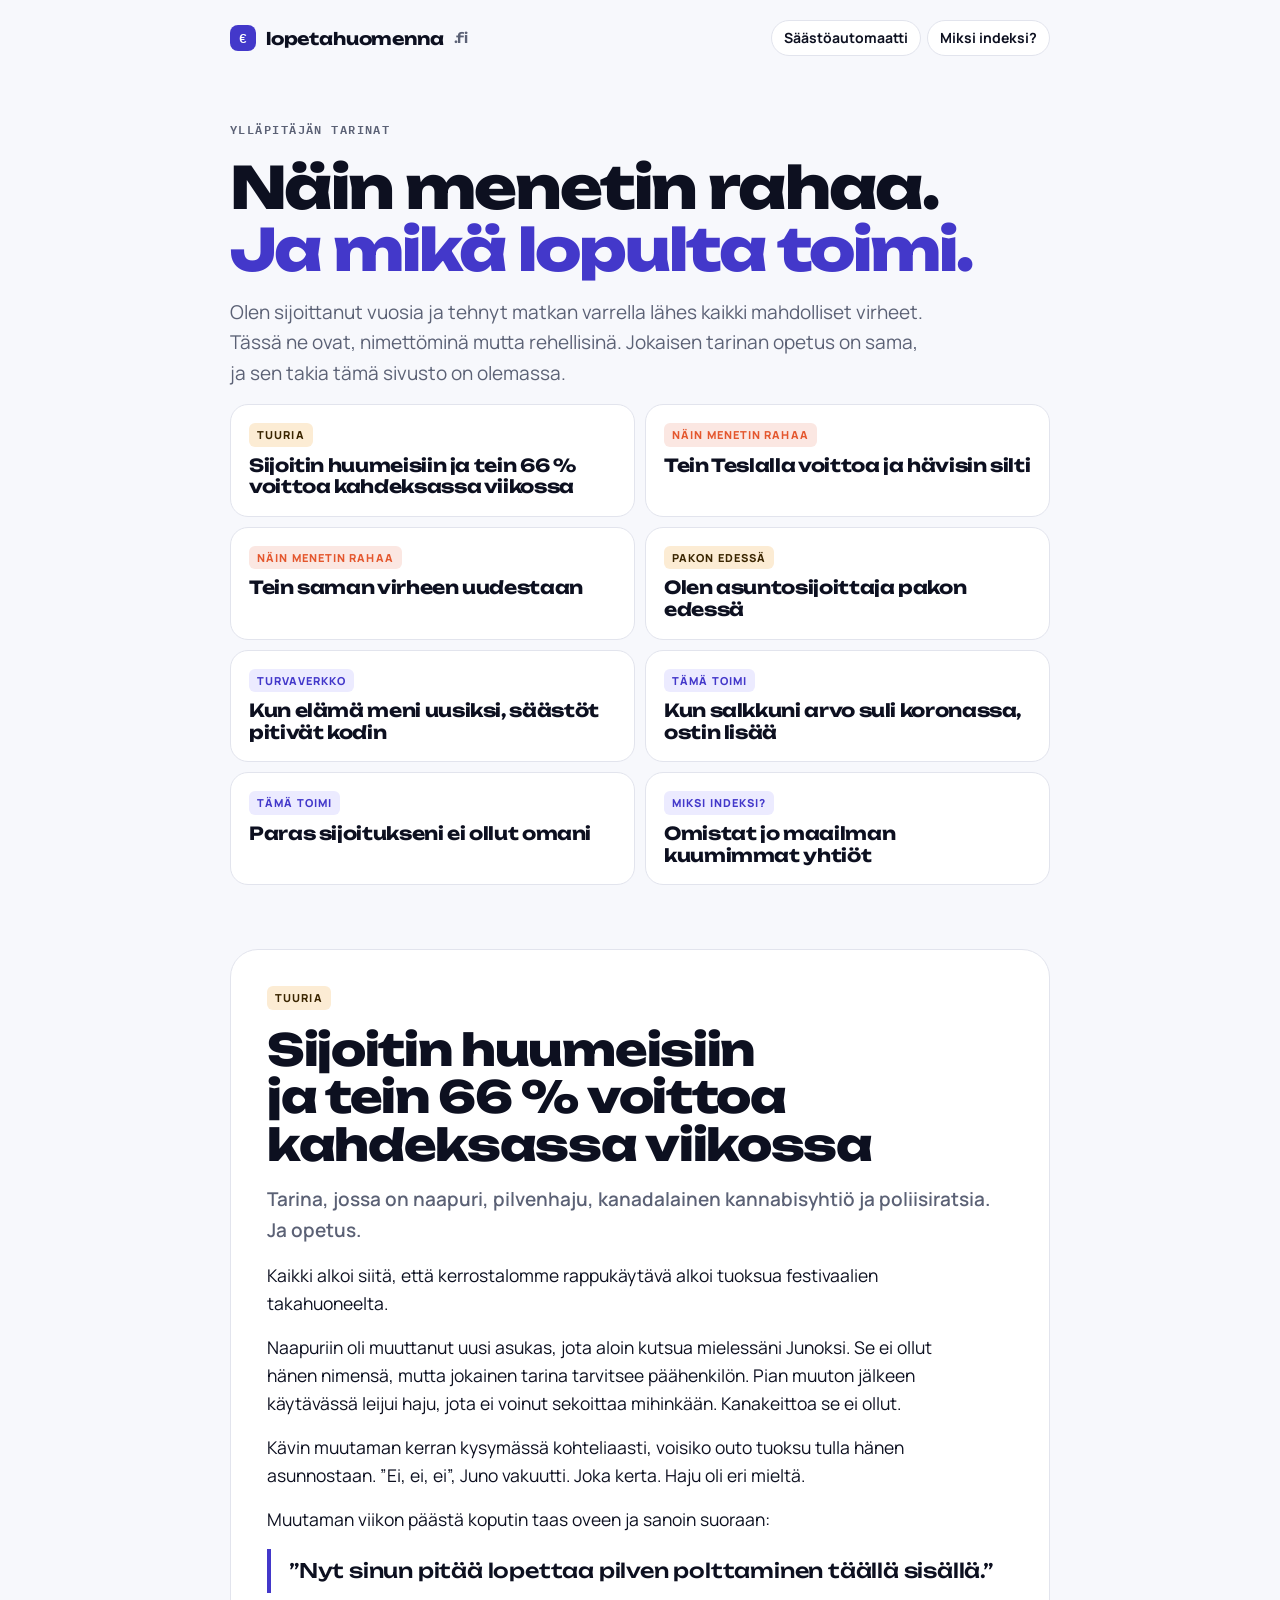
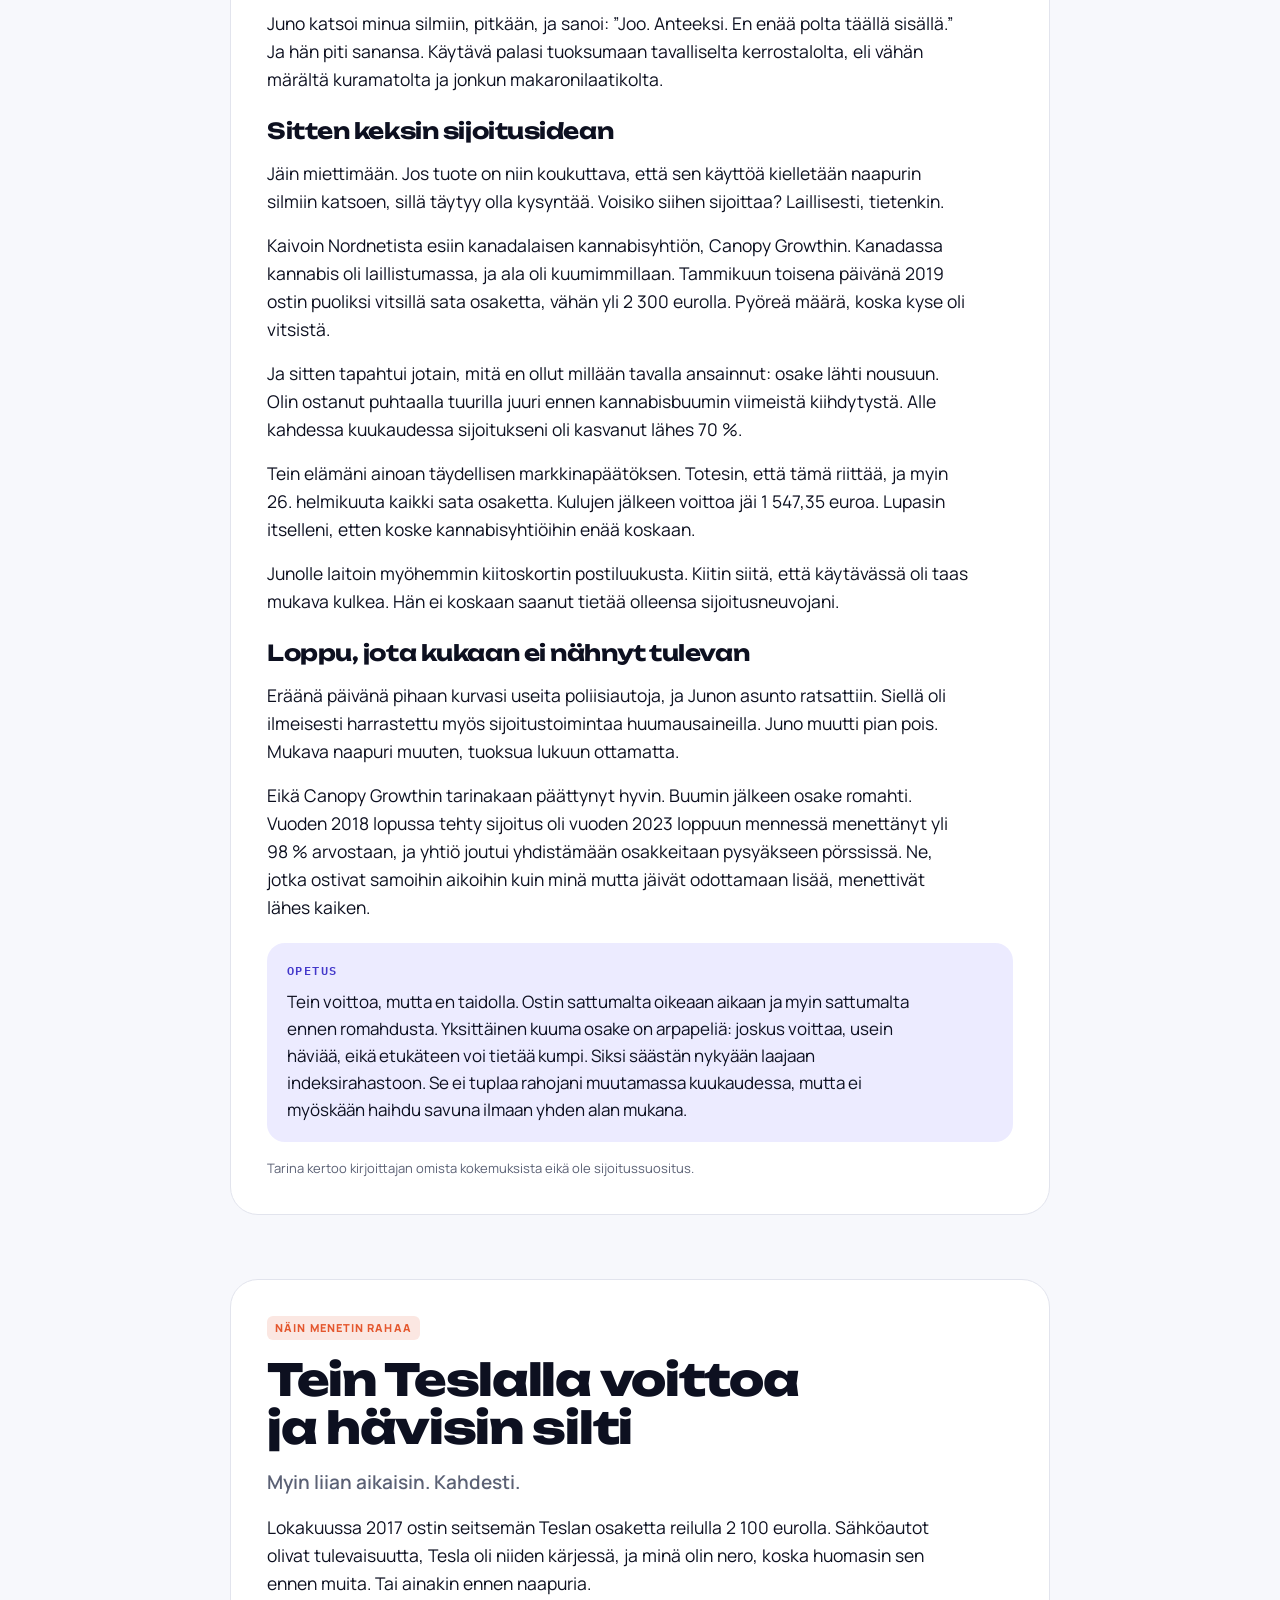
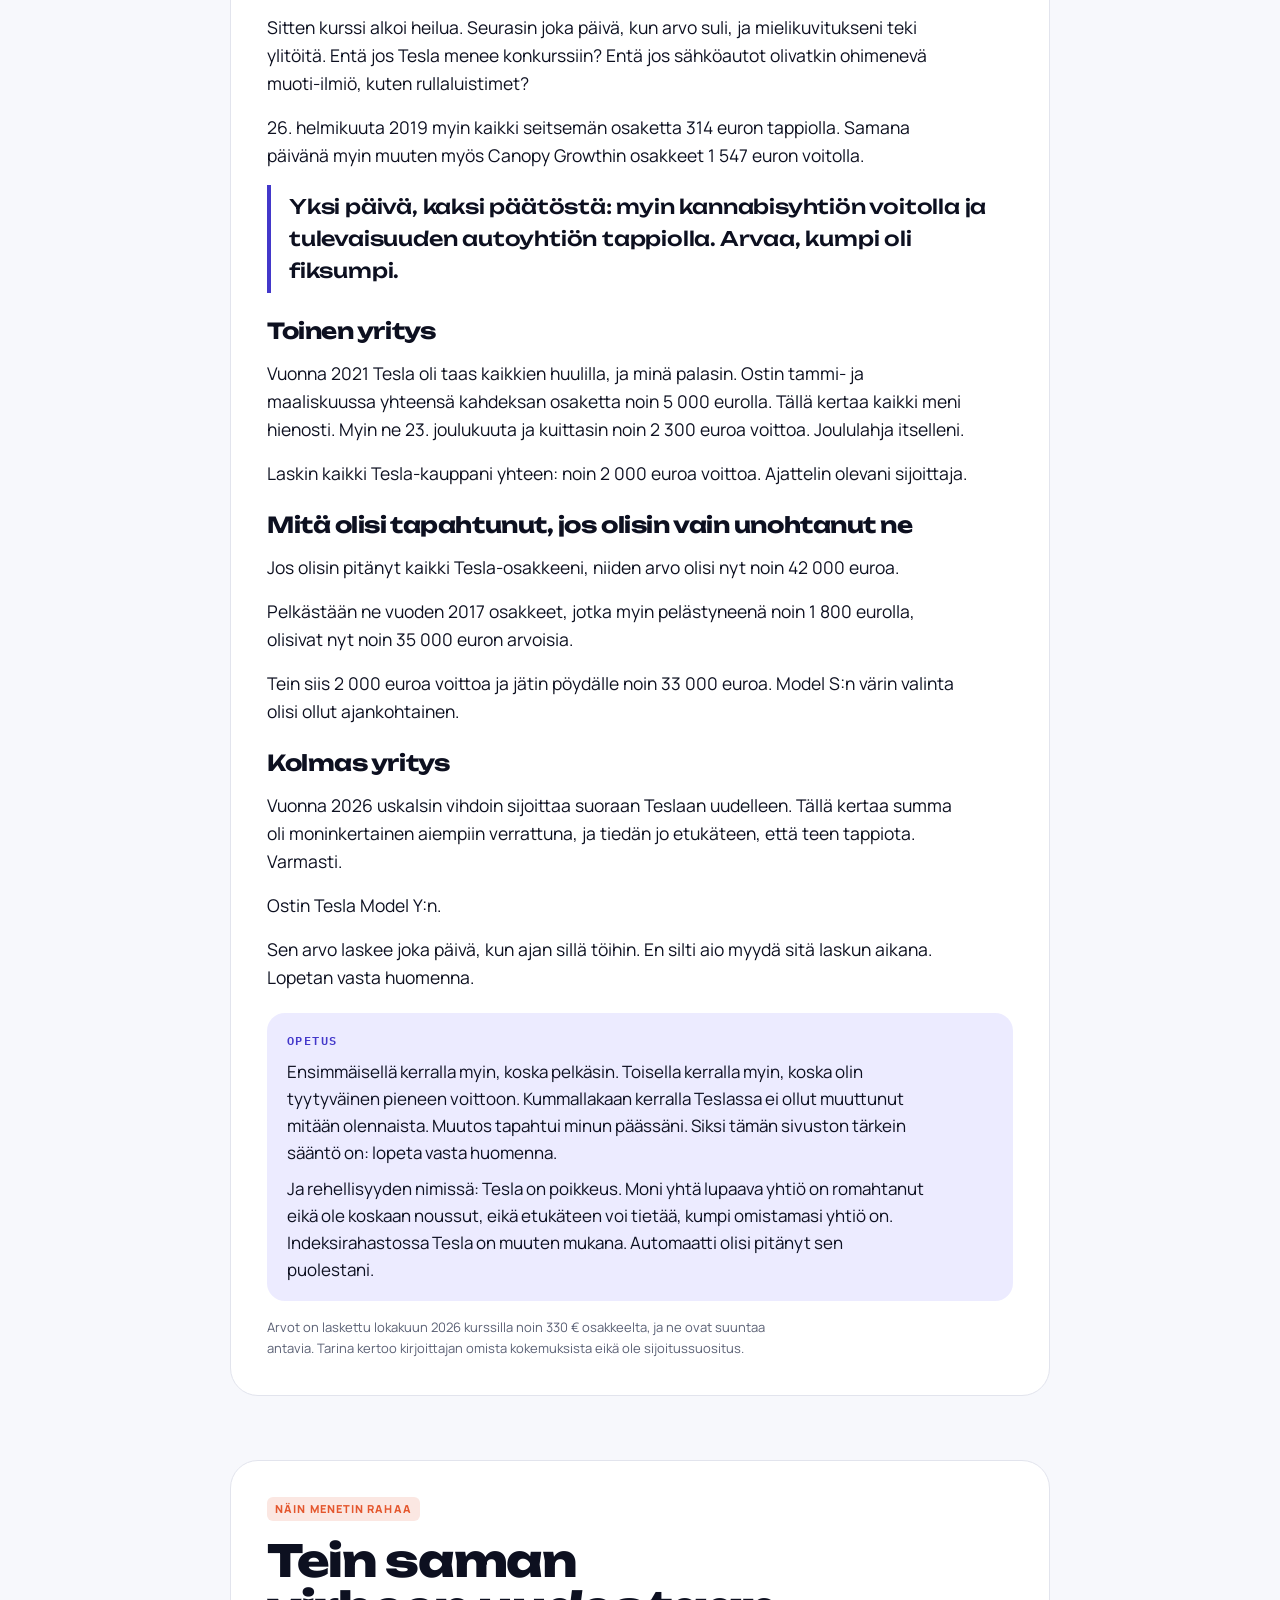
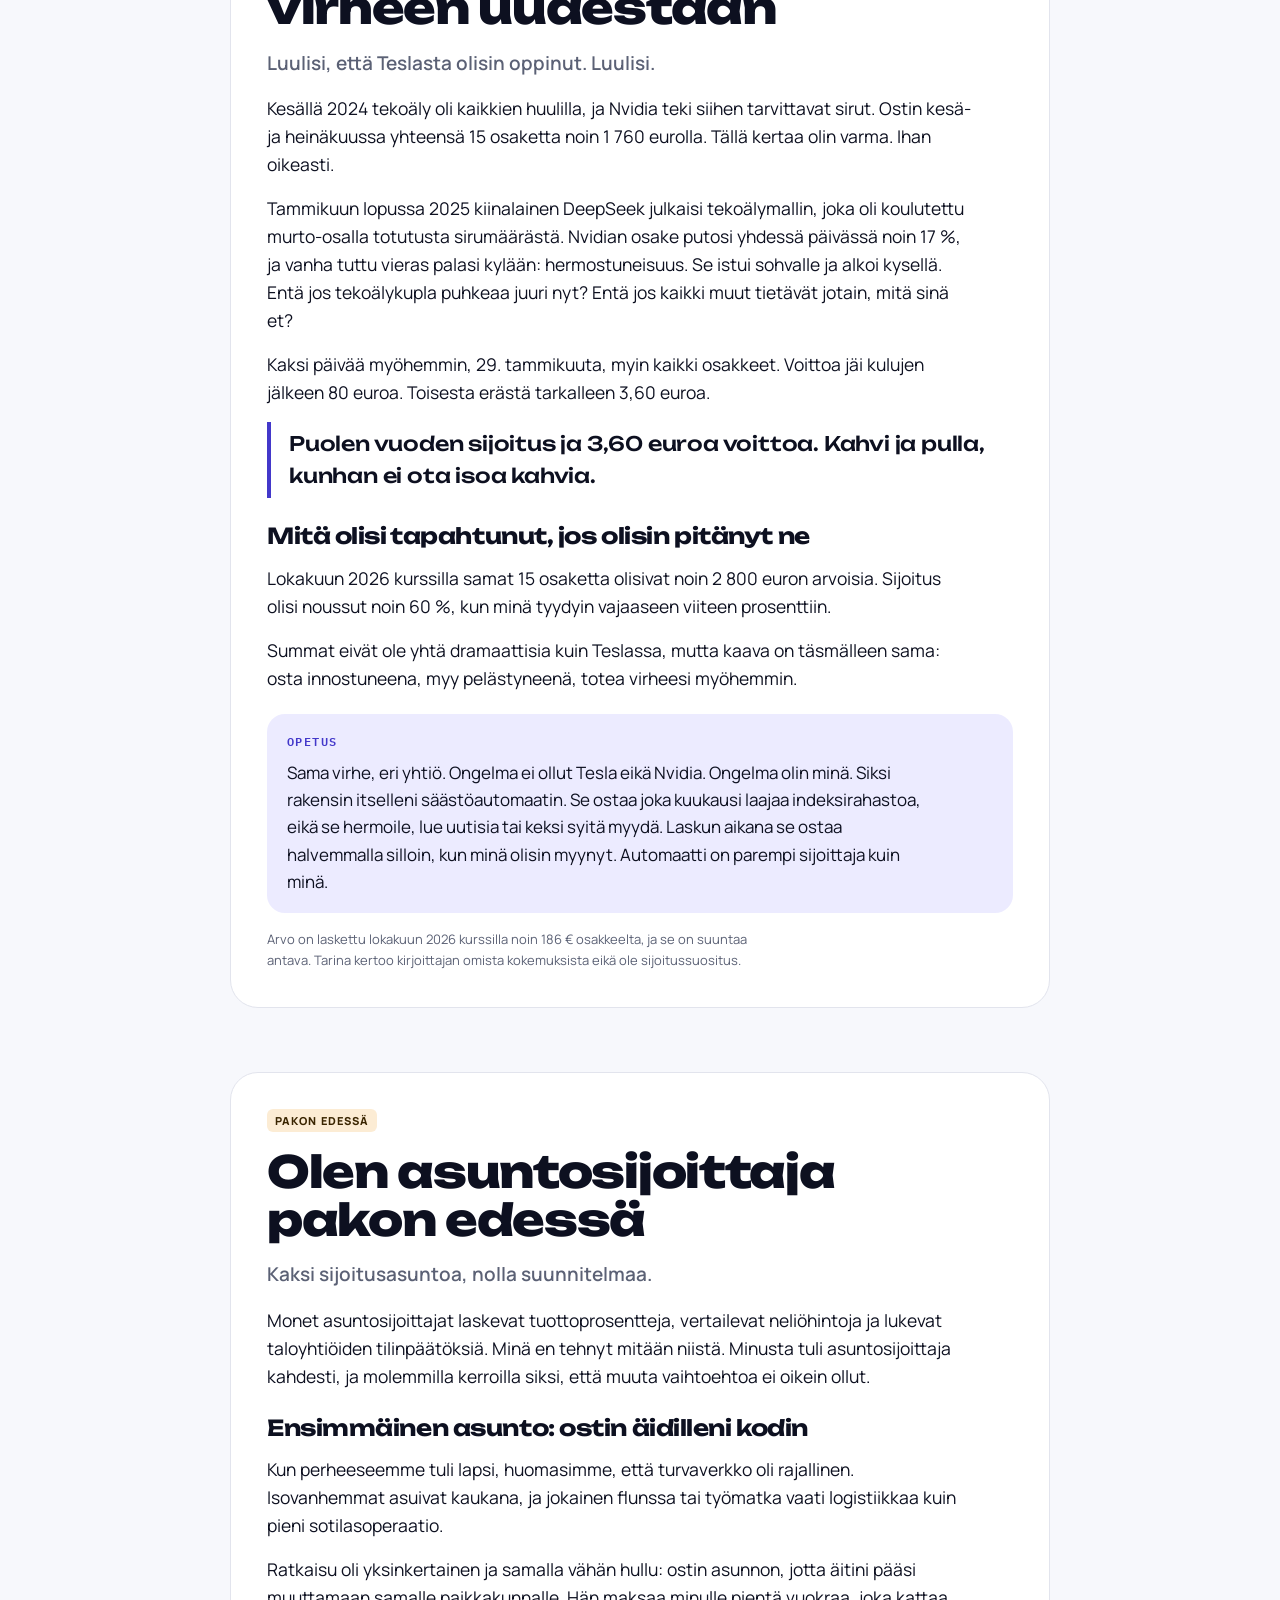
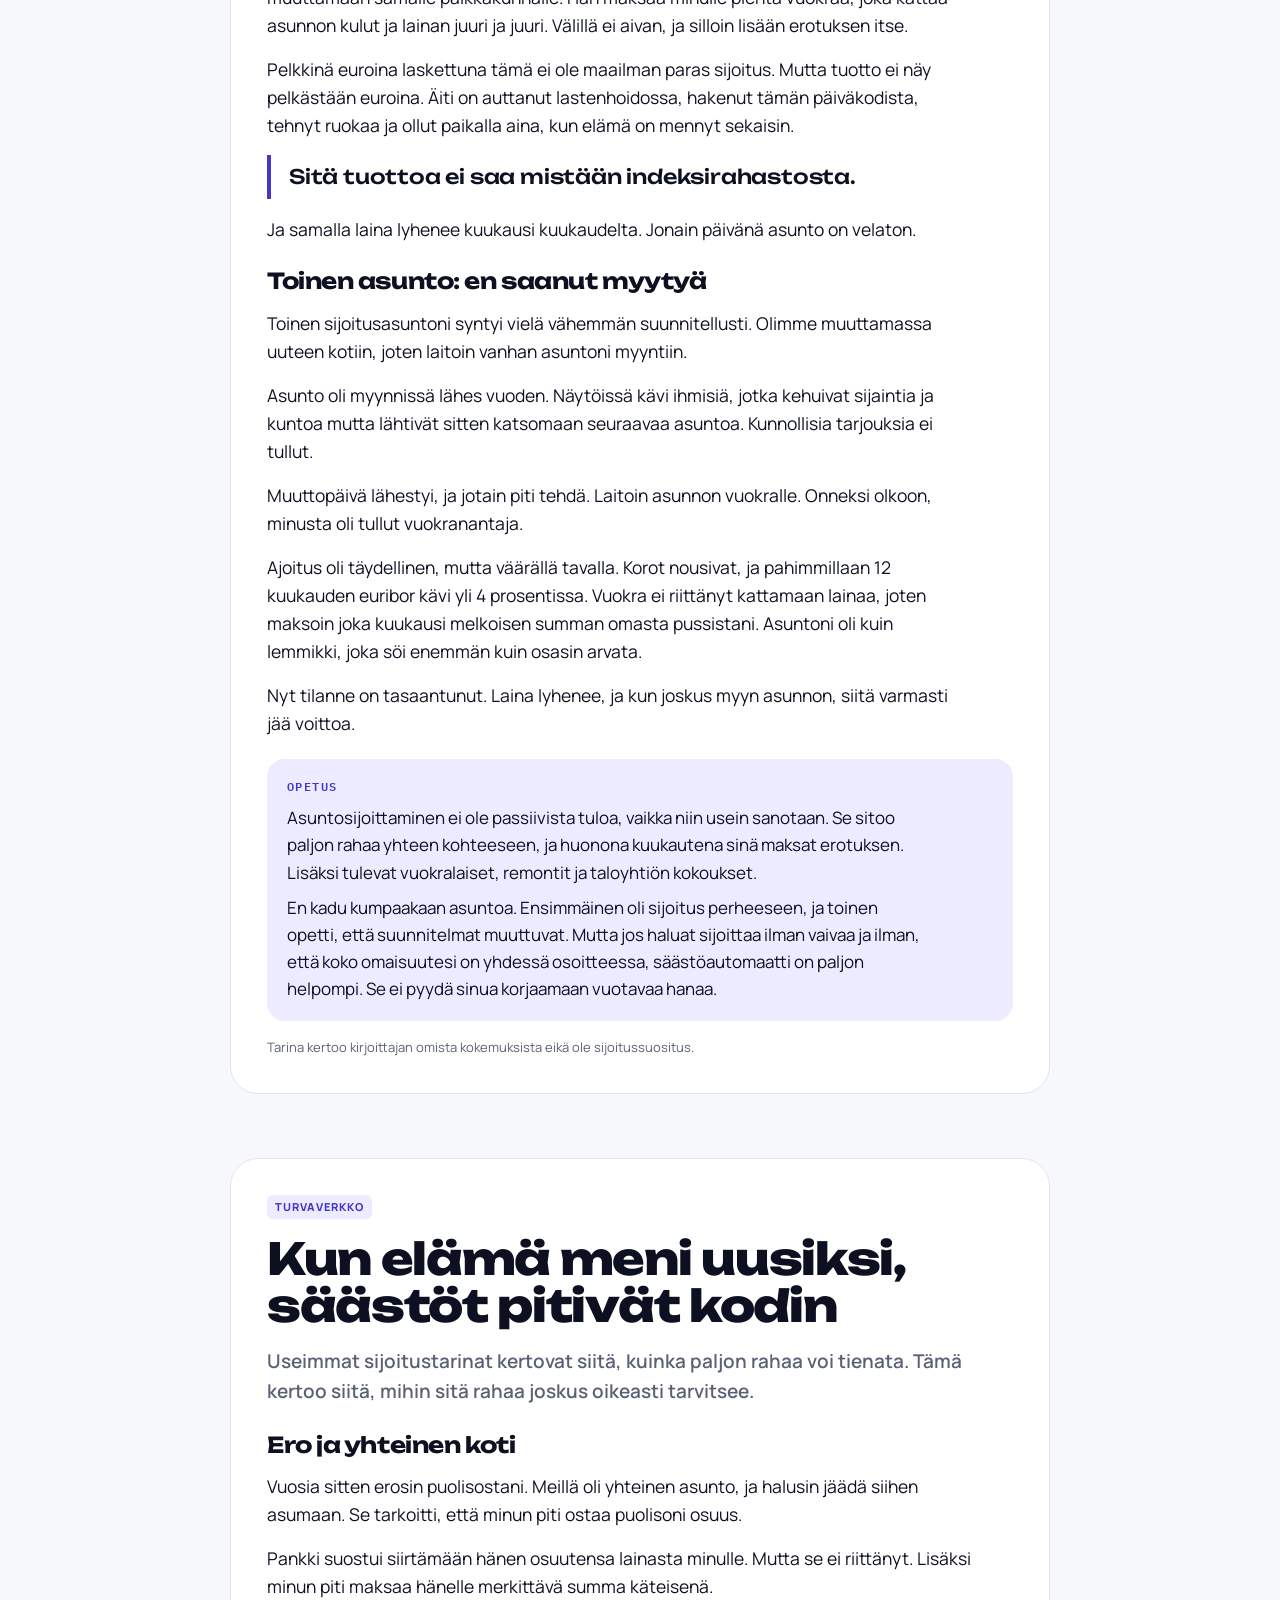
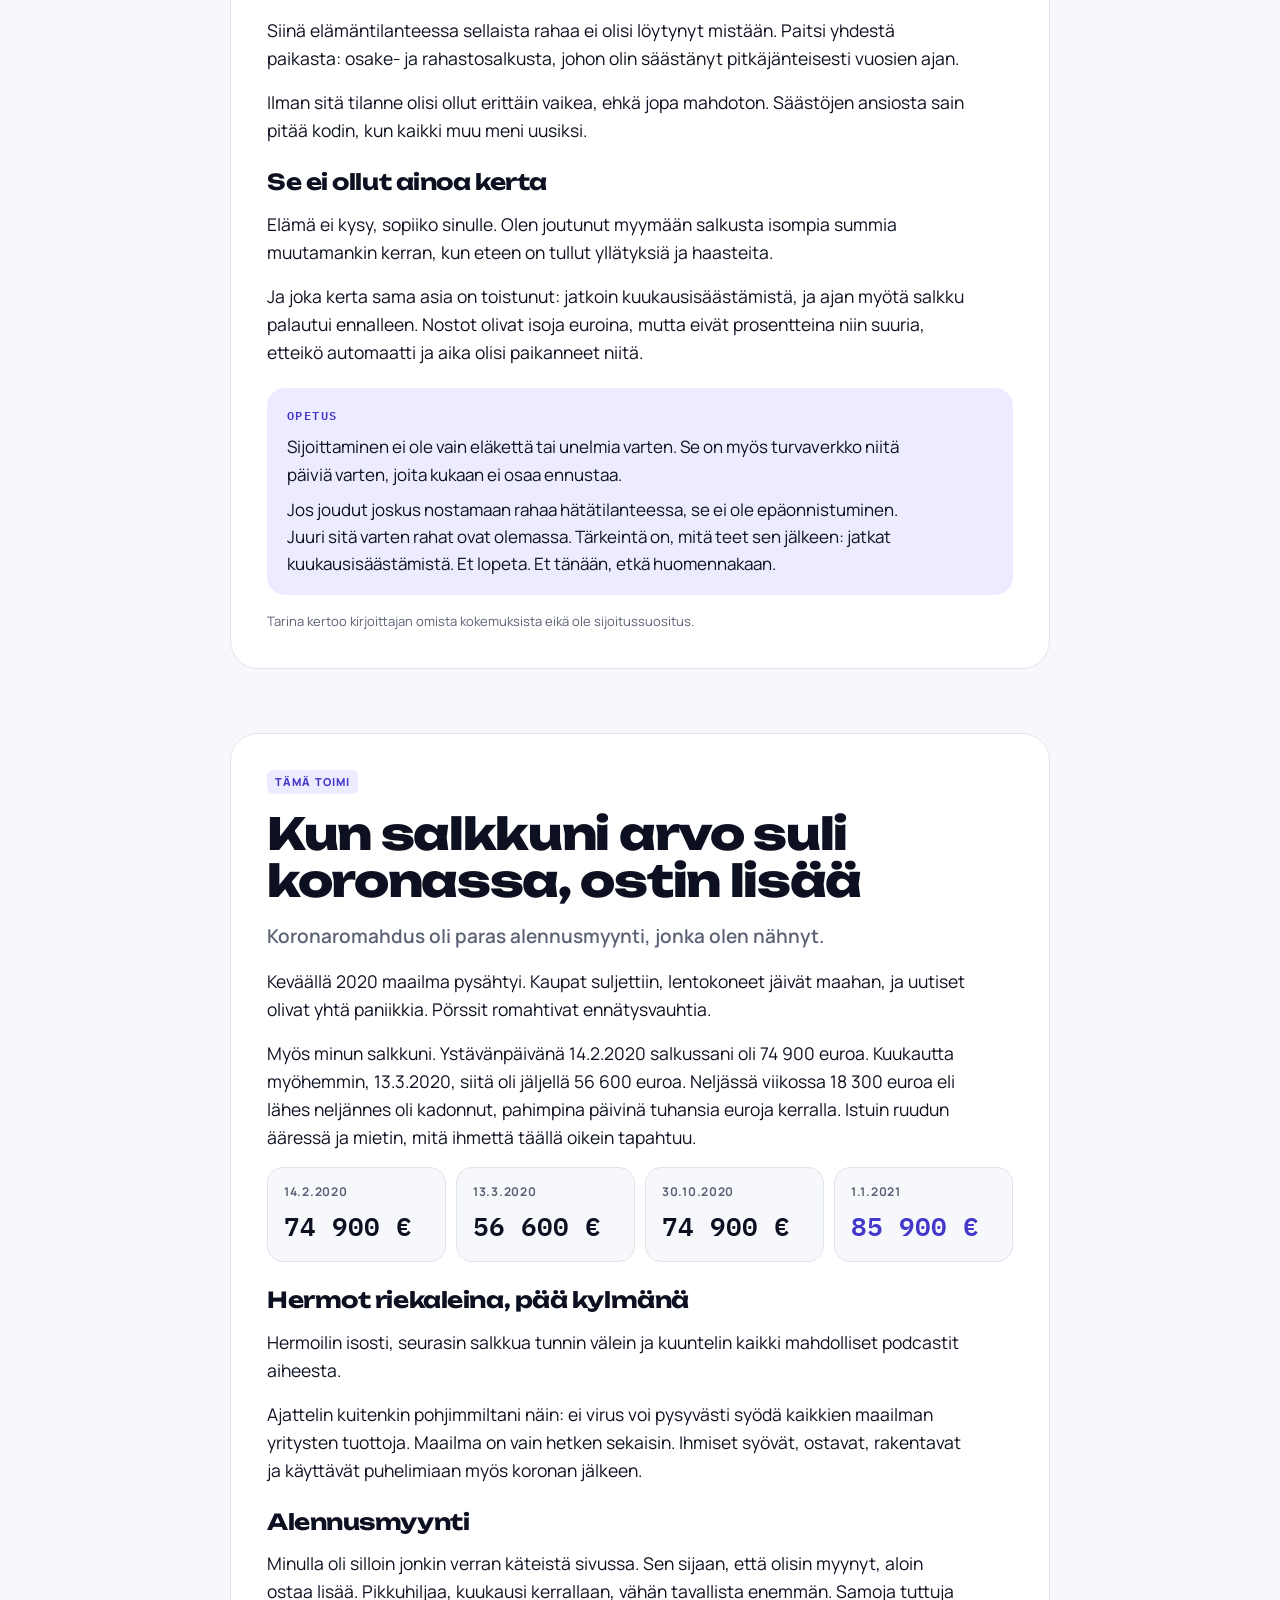
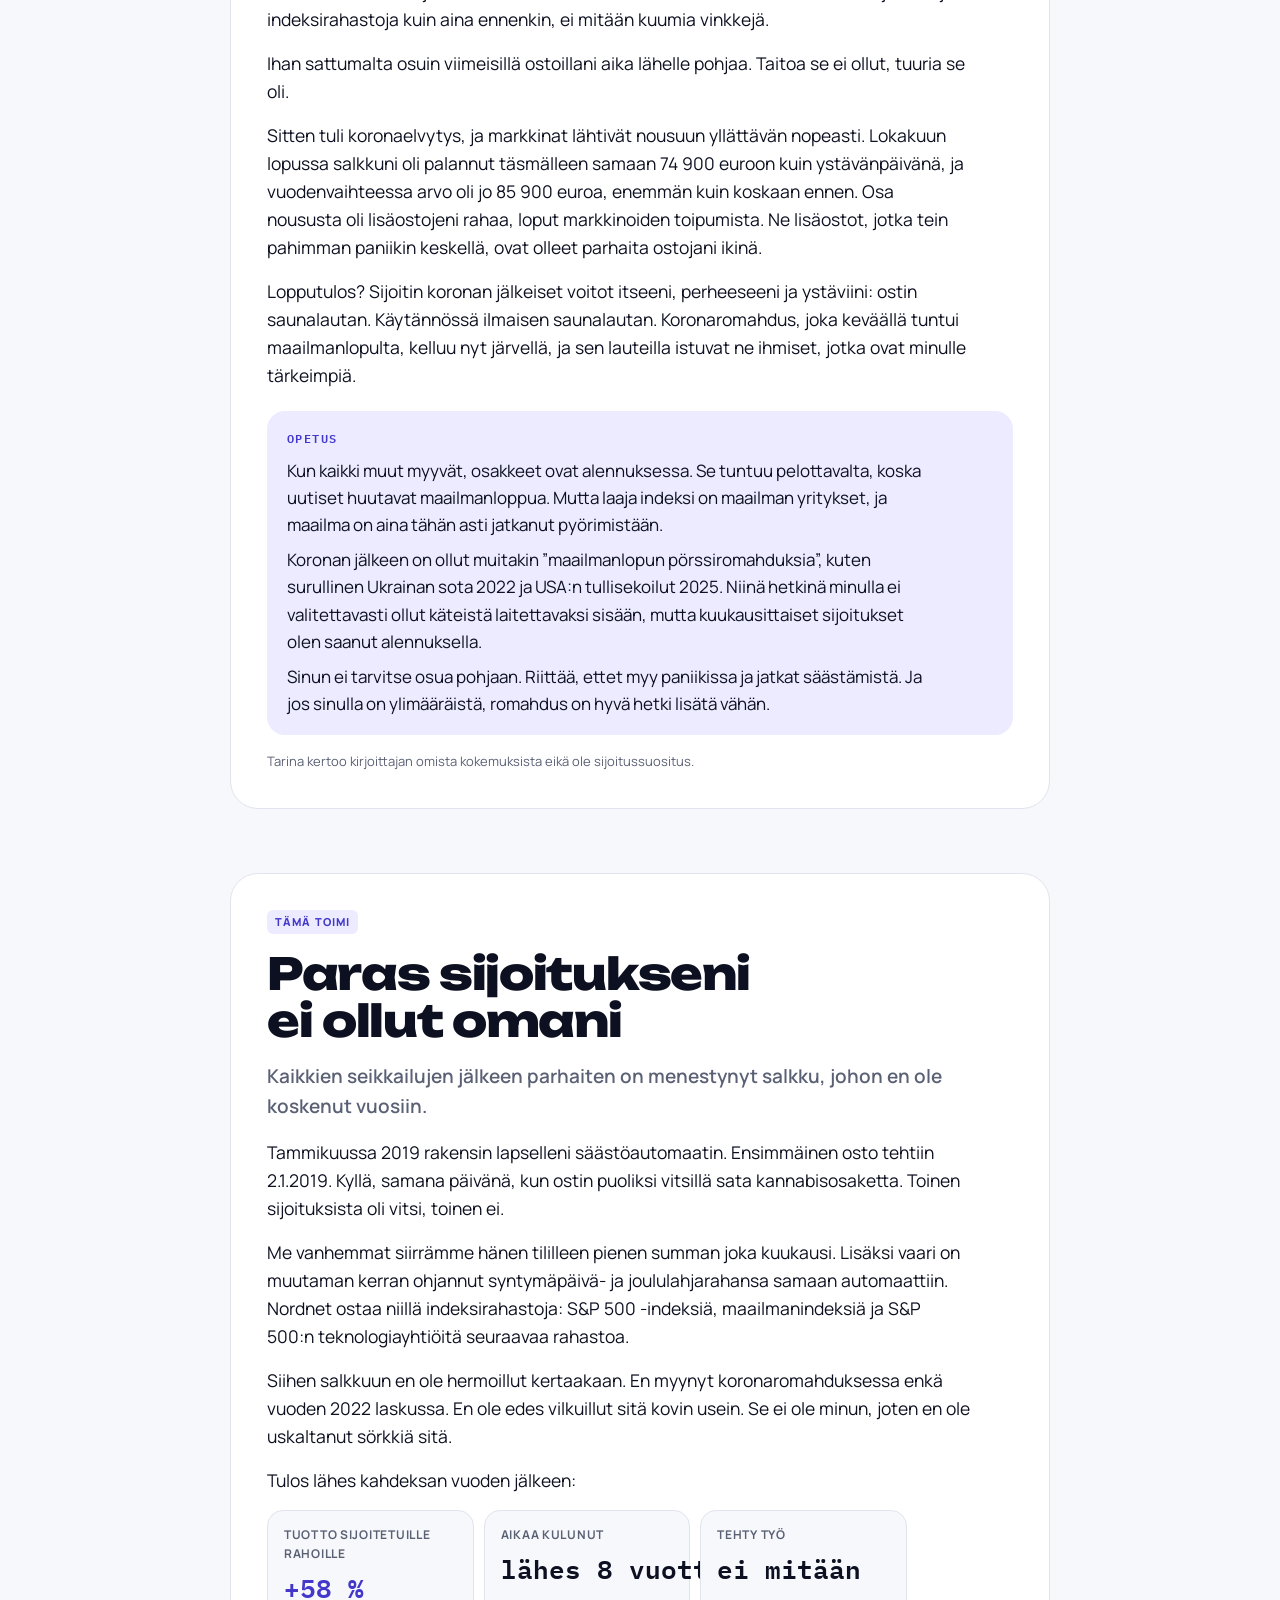
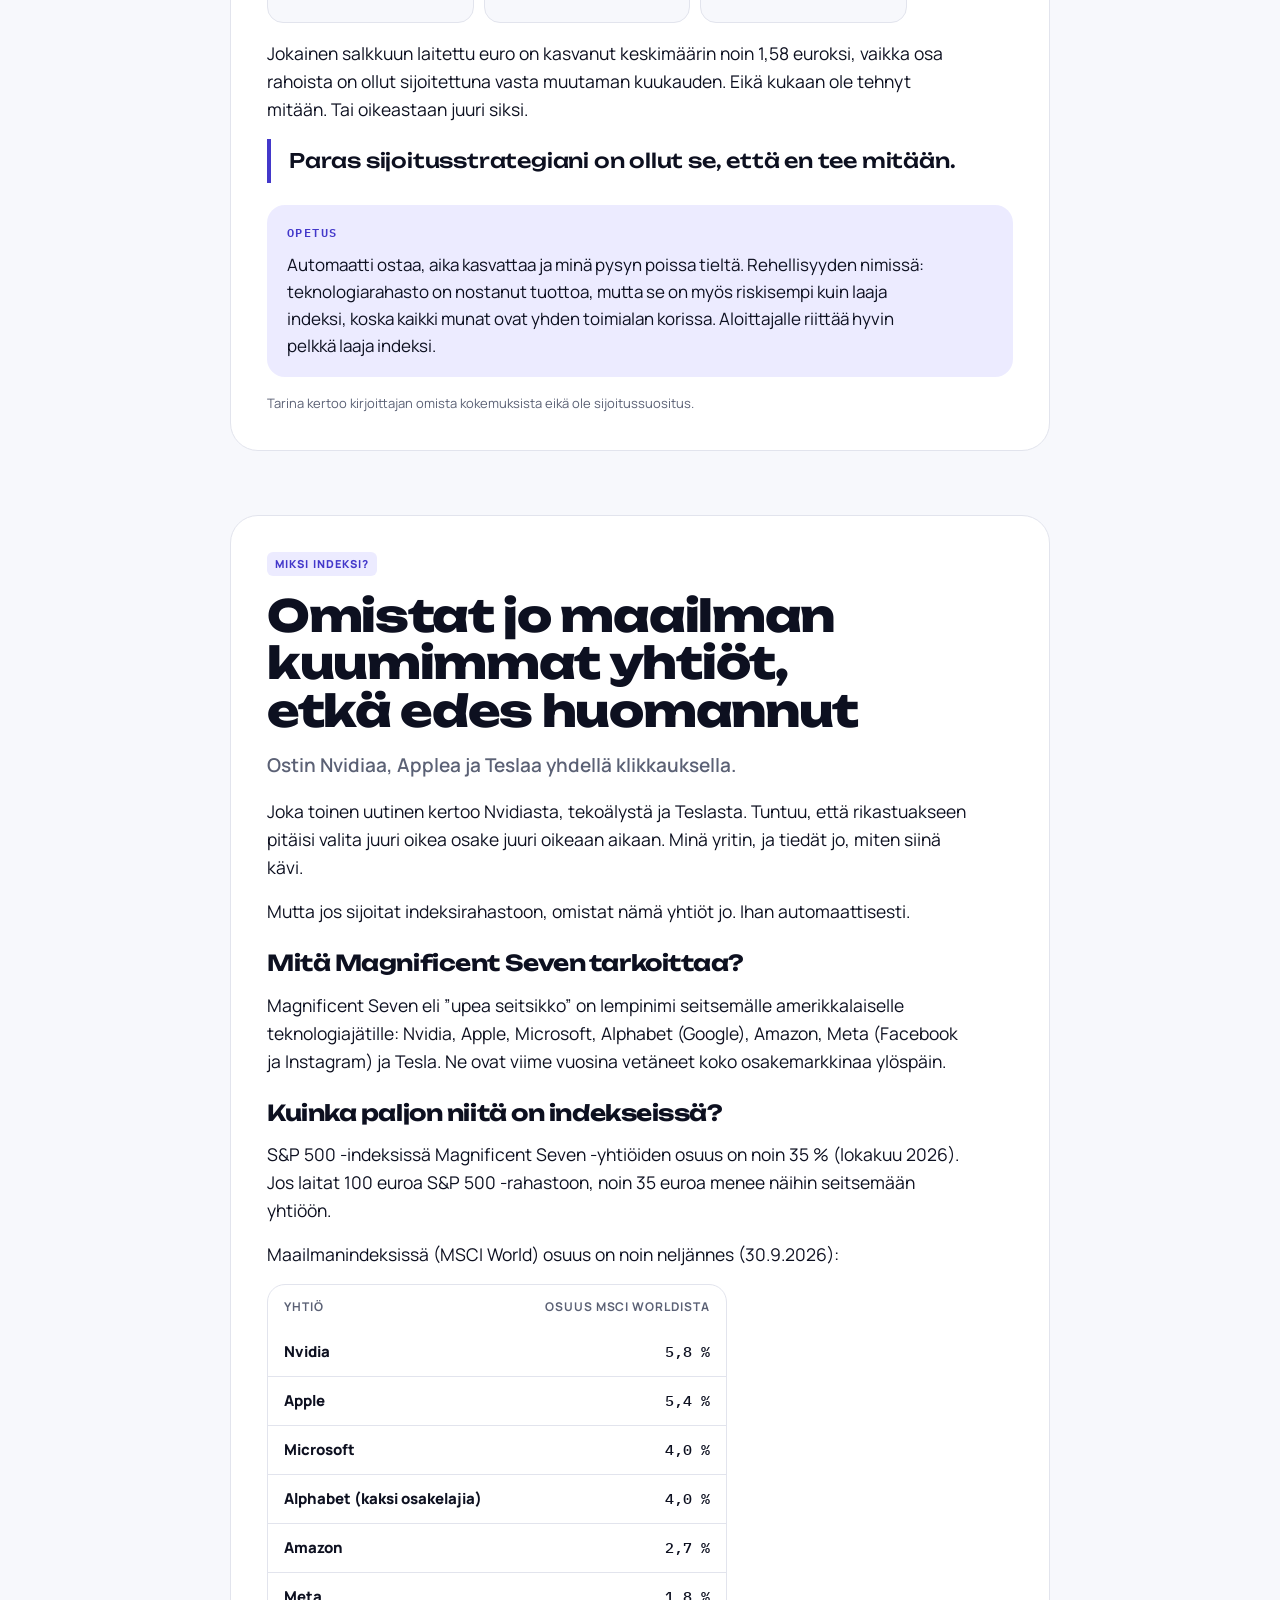
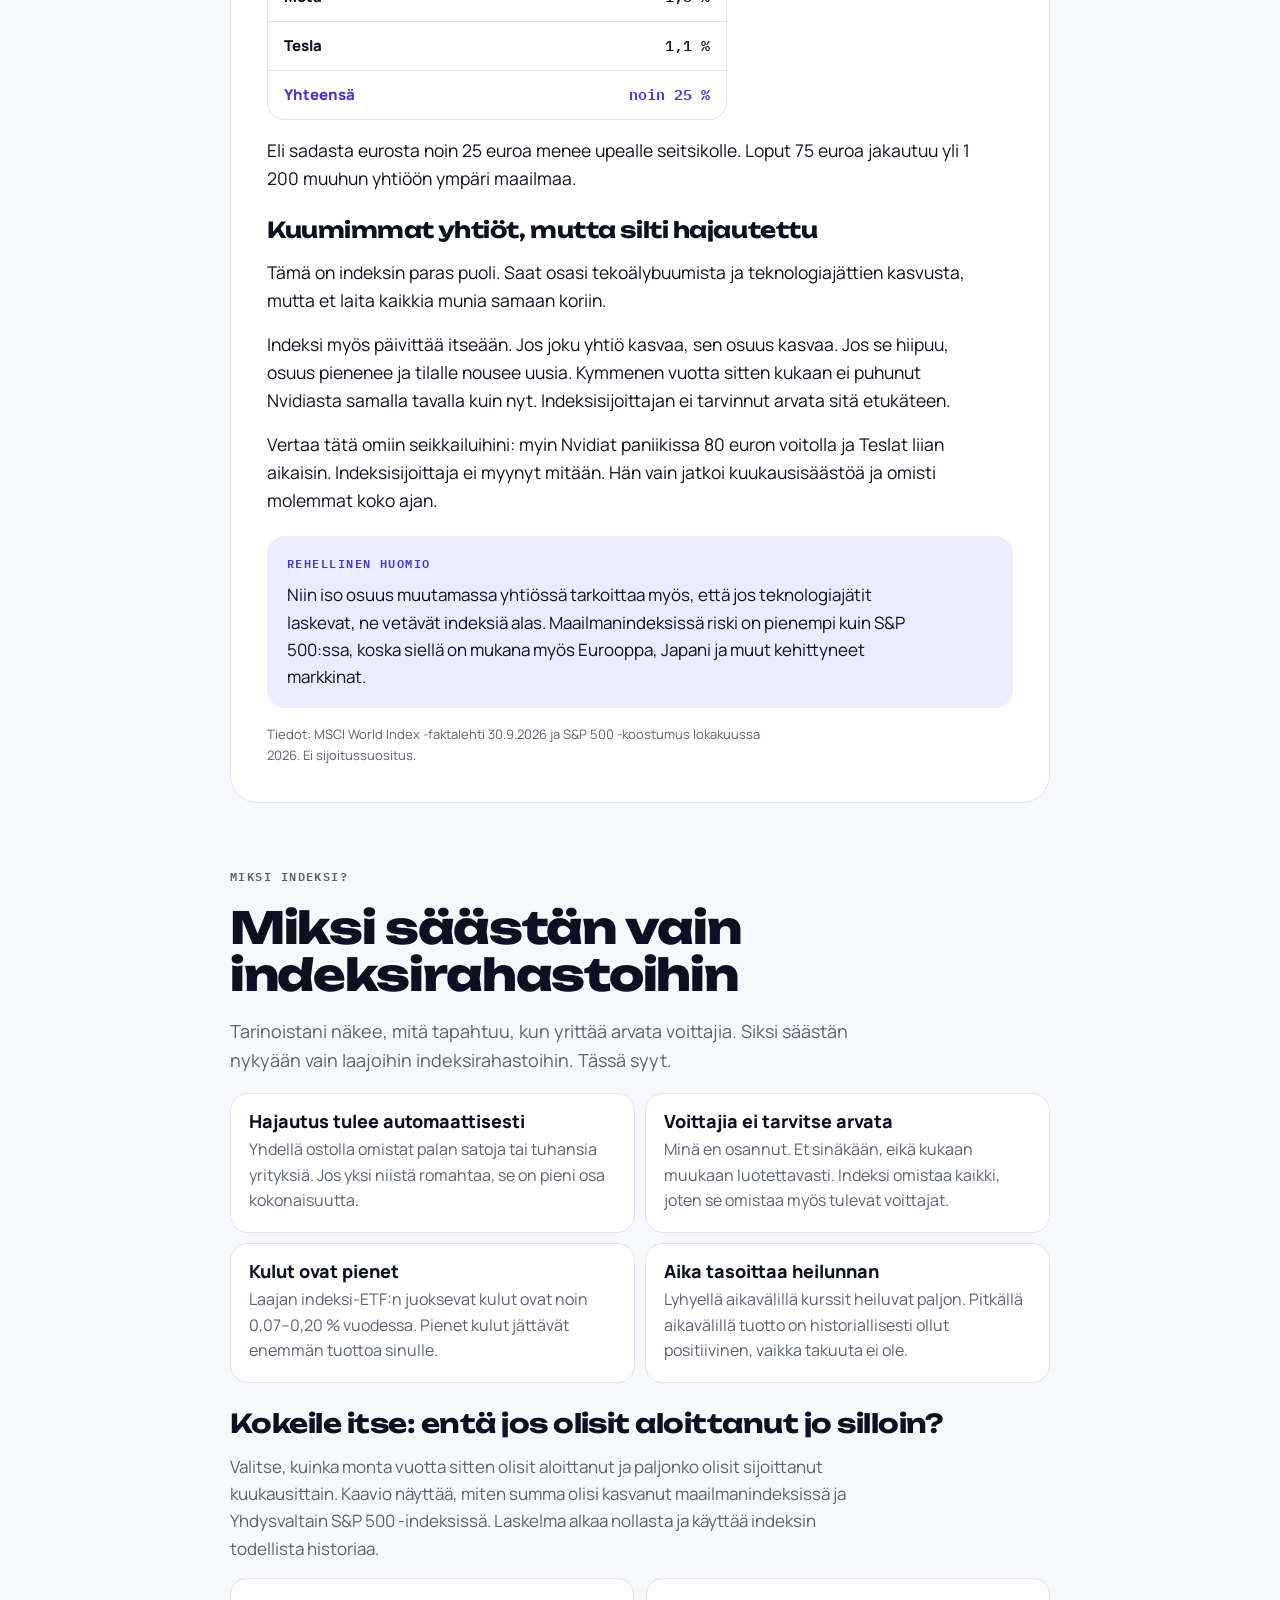
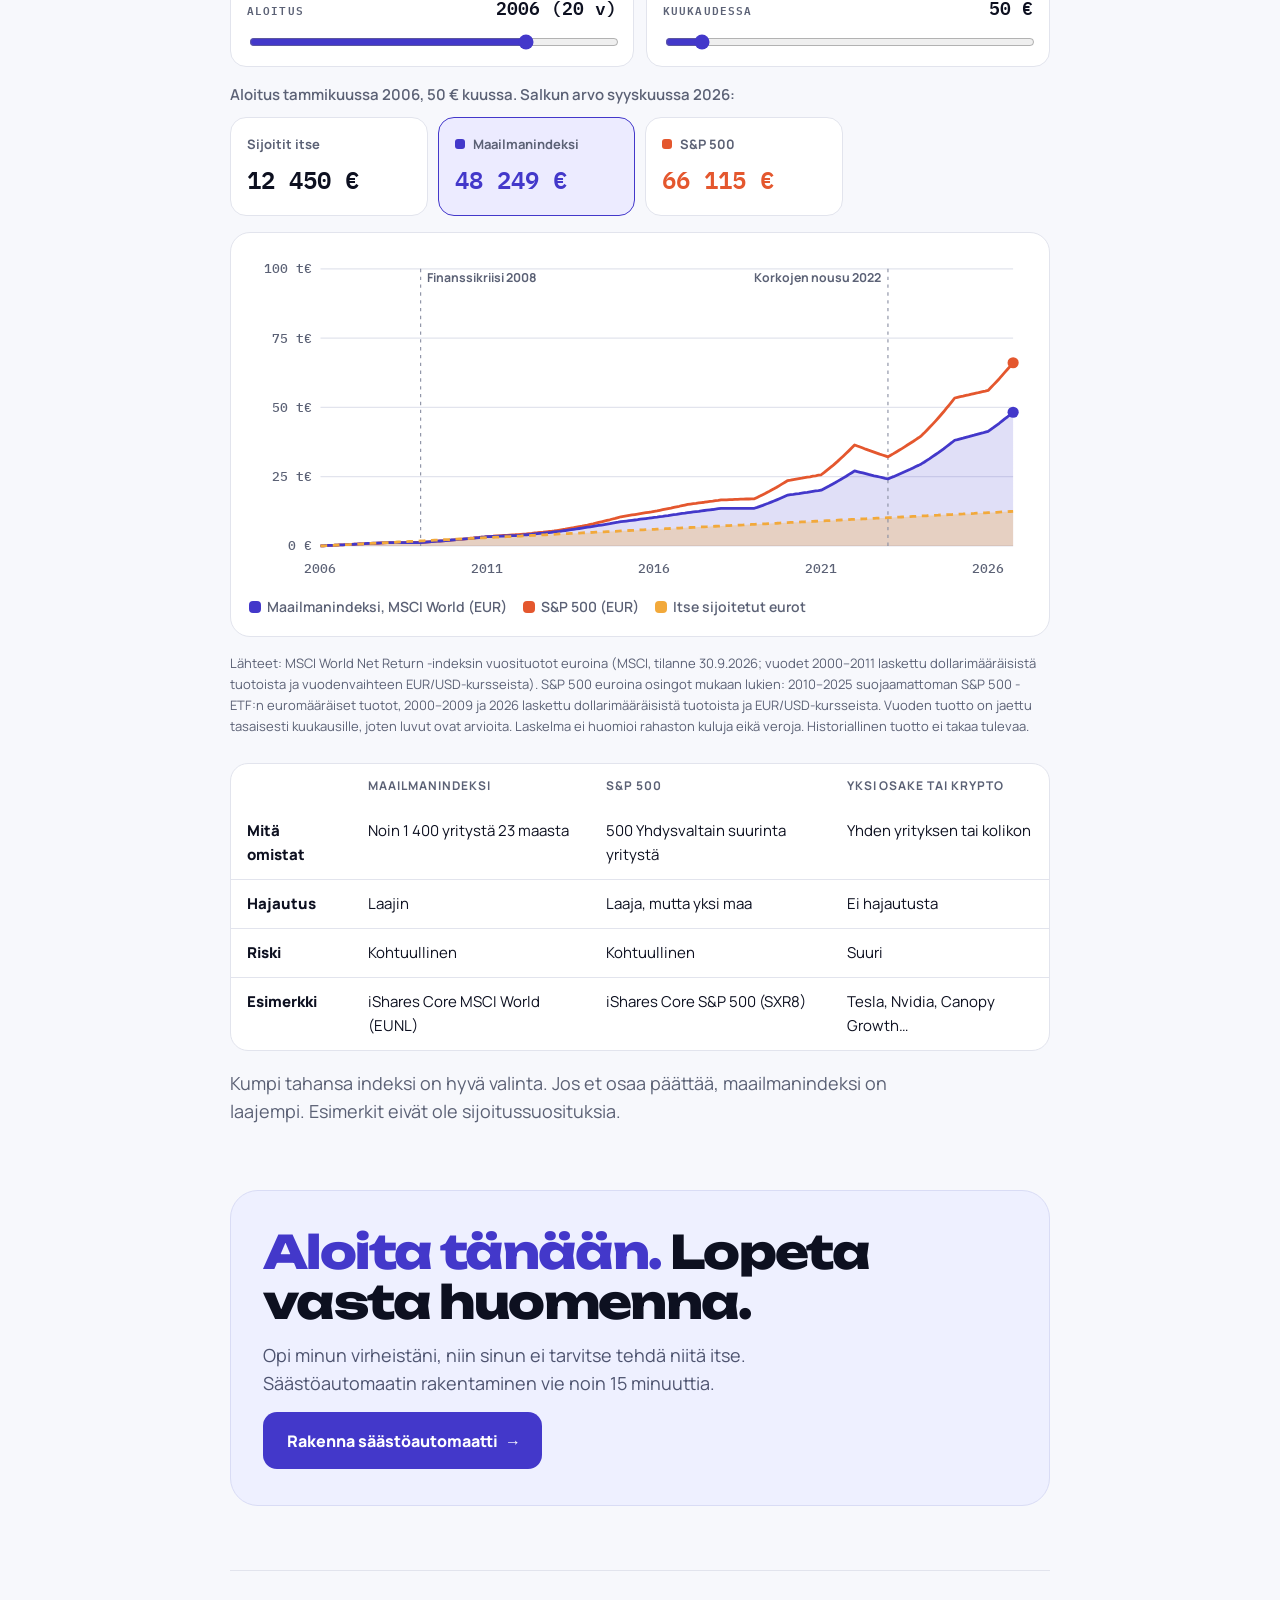
==== commit bbbe9c36: "Lisää ero- ja koronatarinat Co-Authored-By: Claude Opus 5.5 <noreply@anthropic.com> Claude-Session: " ====
--- a/tarinat.html
+++ b/tarinat.html
@@ -282,6 +282,8 @@
 @media (prefers-reduced-motion:reduce){*{transition:none!important}}
 
 /* Stories page */
+.figs.four{grid-template-columns:repeat(4,minmax(0,1fr));max-width:none}
+@media (max-width:640px){.figs.four{grid-template-columns:repeat(2,minmax(0,1fr))}}
 .vs.mini{max-width:460px}.vs.mini table{min-width:0}.vs.mini td{font-family:var(--mono);text-align:right}.vs.mini thead th:last-child{text-align:right}.vs tr.sum th,.vs tr.sum td{font-weight:800;color:var(--spruce)}
 .why .calc{display:flex;flex-direction:column;gap:16px;margin-block:8px}
 .why .calc h3{font-family:var(--display);font-size:clamp(20px,3.6vw,26px);font-weight:700;letter-spacing:-.02em}
@@ -359,6 +361,8 @@
       <a href="#tesla"><span class="series s-loss">Näin menetin rahaa</span><b>Tein Teslalla voittoa ja hävisin silti</b></a>
       <a href="#nvidia"><span class="series s-loss">Näin menetin rahaa</span><b>Tein saman virheen uudestaan</b></a>
       <a href="#asunnot"><span class="series s-luck">Pakon edessä</span><b>Olen asuntosijoittaja pakon edessä</b></a>
+      <a href="#ero"><span class="series s-win">Turvaverkko</span><b>Kun elämä meni uusiksi, säästöt pitivät kodin</b></a>
+      <a href="#korona"><span class="series s-win">Tämä toimi</span><b>Kun salkkuni arvo suli koronassa, ostin lisää</b></a>
       <a href="#automaatti"><span class="series s-win">Tämä toimi</span><b>Paras sijoitukseni ei ollut omani</b></a>
       <a href="#mag7"><span class="series s-win">Miksi indeksi?</span><b>Omistat jo maailman kuumimmat yhtiöt</b></a>
     </nav>
@@ -464,6 +468,59 @@
     <div class="lesson"><b class="lh">Opetus</b>
       <p>Asuntosijoittaminen ei ole passiivista tuloa, vaikka niin usein sanotaan. Se sitoo paljon rahaa yhteen kohteeseen, ja huonona kuukautena sinä maksat erotuksen. Lisäksi tulevat vuokralaiset, remontit ja taloyhtiön kokoukset.</p>
       <p>En kadu kumpaakaan asuntoa. Ensimmäinen oli sijoitus perheeseen, ja toinen opetti, että suunnitelmat muuttuvat. Mutta jos haluat sijoittaa ilman vaivaa ja ilman, että koko omaisuutesi on yhdessä osoitteessa, säästöautomaatti on paljon helpompi. Se ei pyydä sinua korjaamaan vuotavaa hanaa.</p>
+    </div>
+    <p class="own">Tarina kertoo kirjoittajan omista kokemuksista eikä ole sijoitussuositus.</p>
+  </article>
+
+  <article id="ero">
+    <span class="series s-win">Turvaverkko</span>
+    <h2>Kun elämä meni uusiksi, säästöt pitivät kodin</h2>
+    <p class="dek">Useimmat sijoitustarinat kertovat siitä, kuinka paljon rahaa voi tienata. Tämä kertoo siitä, mihin sitä rahaa joskus oikeasti tarvitsee.</p>
+
+    <h3>Ero ja yhteinen koti</h3>
+    <p>Vuosia sitten erosin puolisostani. Meillä oli yhteinen asunto, ja halusin jäädä siihen asumaan. Se tarkoitti, että minun piti ostaa puolisoni osuus.</p>
+    <p>Pankki suostui siirtämään hänen osuutensa lainasta minulle. Mutta se ei riittänyt. Lisäksi minun piti maksaa hänelle merkittävä summa käteisenä.</p>
+    <p>Siinä elämäntilanteessa sellaista rahaa ei olisi löytynyt mistään. Paitsi yhdestä paikasta: osake- ja rahastosalkusta, johon olin säästänyt pitkäjänteisesti vuosien ajan.</p>
+    <p>Ilman sitä tilanne olisi ollut erittäin vaikea, ehkä jopa mahdoton. Säästöjen ansiosta sain pitää kodin, kun kaikki muu meni uusiksi.</p>
+
+    <h3>Se ei ollut ainoa kerta</h3>
+    <p>Elämä ei kysy, sopiiko sinulle. Olen joutunut myymään salkusta isompia summia muutamankin kerran, kun eteen on tullut yllätyksiä ja haasteita.</p>
+    <p>Ja joka kerta sama asia on toistunut: jatkoin kuukausisäästämistä, ja ajan myötä salkku palautui ennalleen. Nostot olivat isoja euroina, mutta eivät prosentteina niin suuria, etteikö automaatti ja aika olisi paikanneet niitä.</p>
+
+    <div class="lesson"><b class="lh">Opetus</b>
+      <p>Sijoittaminen ei ole vain eläkettä tai unelmia varten. Se on myös turvaverkko niitä päiviä varten, joita kukaan ei osaa ennustaa.</p>
+      <p>Jos joudut joskus nostamaan rahaa hätätilanteessa, se ei ole epäonnistuminen. Juuri sitä varten rahat ovat olemassa. Tärkeintä on, mitä teet sen jälkeen: jatkat kuukausisäästämistä. Et lopeta. Et tänään, etkä huomennakaan.</p>
+    </div>
+    <p class="own">Tarina kertoo kirjoittajan omista kokemuksista eikä ole sijoitussuositus.</p>
+  </article>
+
+  <article id="korona">
+    <span class="series s-win">Tämä toimi</span>
+    <h2>Kun salkkuni arvo suli koronassa, ostin lisää</h2>
+    <p class="dek">Koronaromahdus oli paras alennusmyynti, jonka olen nähnyt.</p>
+    <p>Keväällä 2020 maailma pysähtyi. Kaupat suljettiin, lentokoneet jäivät maahan, ja uutiset olivat yhtä paniikkia. Pörssit romahtivat ennätysvauhtia.</p>
+    <p>Myös minun salkkuni. Ystävänpäivänä 14.2.2020 salkussani oli 74 900 euroa. Kuukautta myöhemmin, 13.3.2020, siitä oli jäljellä 56 600 euroa. Neljässä viikossa 18 300 euroa eli lähes neljännes oli kadonnut, pahimpina päivinä tuhansia euroja kerralla. Istuin ruudun ääressä ja mietin, mitä ihmettä täällä oikein tapahtuu.</p>
+    <div class="figs four">
+      <div><span>14.2.2020</span><b>74 900 €</b></div>
+      <div><span>13.3.2020</span><b>56 600 €</b></div>
+      <div><span>30.10.2020</span><b>74 900 €</b></div>
+      <div><span>1.1.2021</span><b class="hi">85 900 €</b></div>
+    </div>
+
+    <h3>Hermot riekaleina, pää kylmänä</h3>
+    <p>Hermoilin isosti, seurasin salkkua tunnin välein ja kuuntelin kaikki mahdolliset podcastit aiheesta.</p>
+    <p>Ajattelin kuitenkin pohjimmiltani näin: ei virus voi pysyvästi syödä kaikkien maailman yritysten tuottoja. Maailma on vain hetken sekaisin. Ihmiset syövät, ostavat, rakentavat ja käyttävät puhelimiaan myös koronan jälkeen.</p>
+
+    <h3>Alennusmyynti</h3>
+    <p>Minulla oli silloin jonkin verran käteistä sivussa. Sen sijaan, että olisin myynyt, aloin ostaa lisää. Pikkuhiljaa, kuukausi kerrallaan, vähän tavallista enemmän. Samoja tuttuja indeksirahastoja kuin aina ennenkin, ei mitään kuumia vinkkejä.</p>
+    <p>Ihan sattumalta osuin viimeisillä ostoillani aika lähelle pohjaa. Taitoa se ei ollut, tuuria se oli.</p>
+    <p>Sitten tuli koronaelvytys, ja markkinat lähtivät nousuun yllättävän nopeasti. Lokakuun lopussa salkkuni oli palannut täsmälleen samaan 74 900 euroon kuin ystävänpäivänä, ja vuodenvaihteessa arvo oli jo 85 900 euroa, enemmän kuin koskaan ennen. Osa noususta oli lisäostojeni rahaa, loput markkinoiden toipumista. Ne lisäostot, jotka tein pahimman paniikin keskellä, ovat olleet parhaita ostojani ikinä.</p>
+    <p>Lopputulos? Sijoitin koronan jälkeiset voitot itseeni, perheeseeni ja ystäviini: ostin saunalautan. Käytännössä ilmaisen saunalautan. Koronaromahdus, joka keväällä tuntui maailmanlopulta, kelluu nyt järvellä, ja sen lauteilla istuvat ne ihmiset, jotka ovat minulle tärkeimpiä.</p>
+
+    <div class="lesson"><b class="lh">Opetus</b>
+      <p>Kun kaikki muut myyvät, osakkeet ovat alennuksessa. Se tuntuu pelottavalta, koska uutiset huutavat maailmanloppua. Mutta laaja indeksi on maailman yritykset, ja maailma on aina tähän asti jatkanut pyörimistään.</p>
+      <p>Koronan jälkeen on ollut muitakin ”maailmanlopun pörssiromahduksia”, kuten surullinen Ukrainan sota 2022 ja USA:n tullisekoilut 2025. Niinä hetkinä minulla ei valitettavasti ollut käteistä laitettavaksi sisään, mutta kuukausittaiset sijoitukset olen saanut alennuksella.</p>
+      <p>Sinun ei tarvitse osua pohjaan. Riittää, ettet myy paniikissa ja jatkat säästämistä. Ja jos sinulla on ylimääräistä, romahdus on hyvä hetki lisätä vähän.</p>
     </div>
     <p class="own">Tarina kertoo kirjoittajan omista kokemuksista eikä ole sijoitussuositus.</p>
   </article>
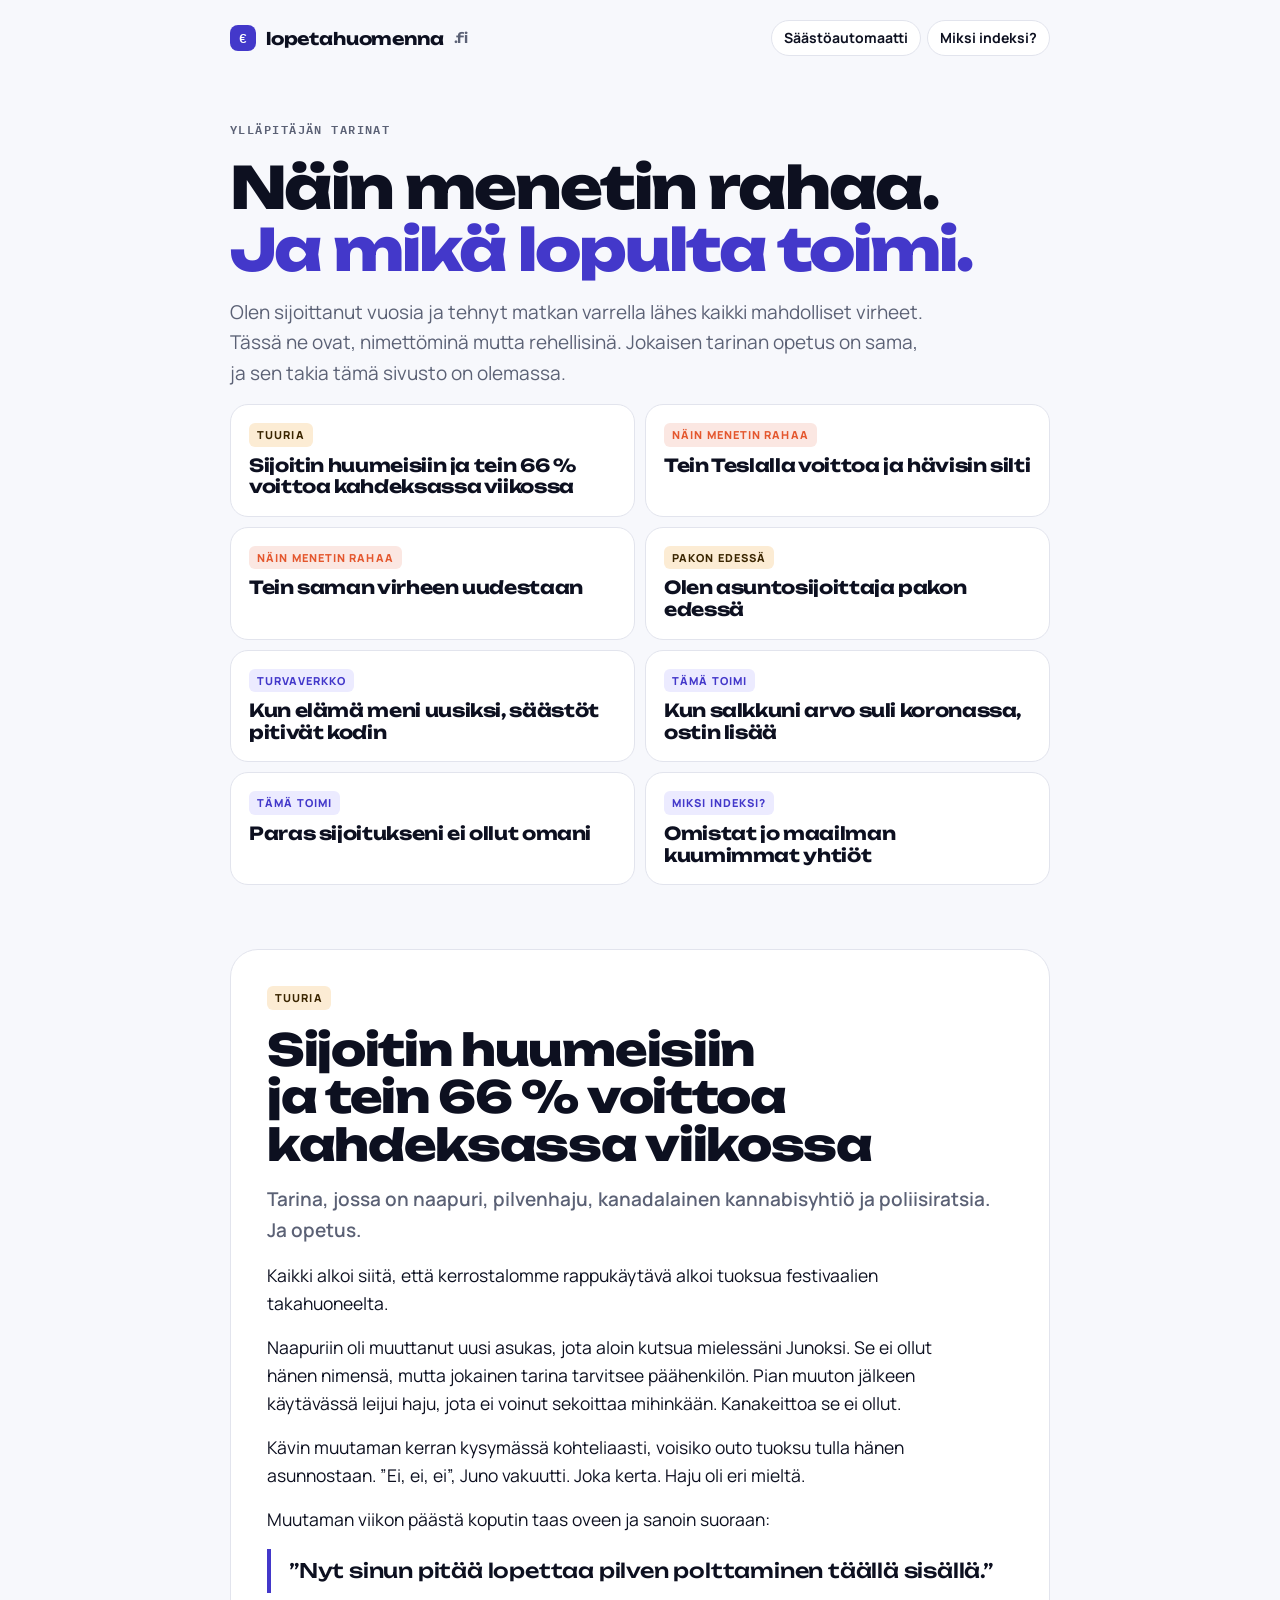
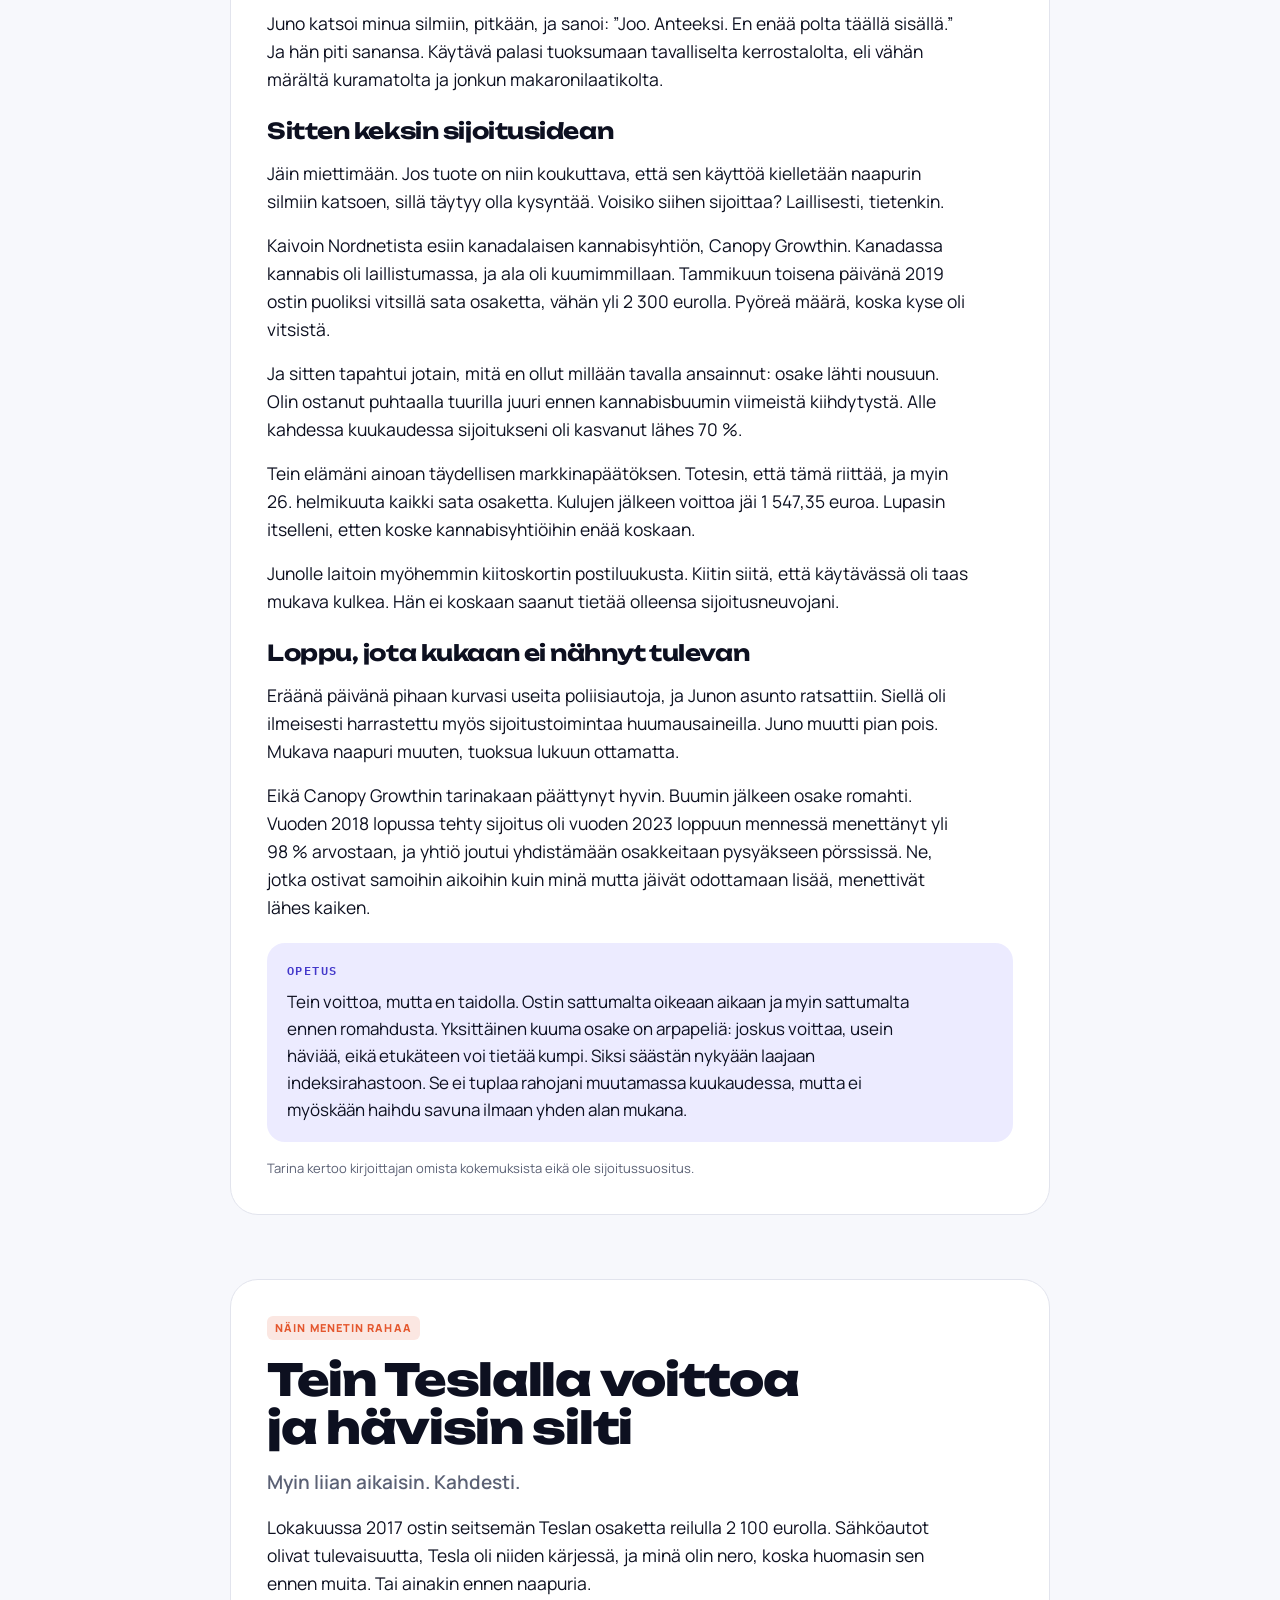
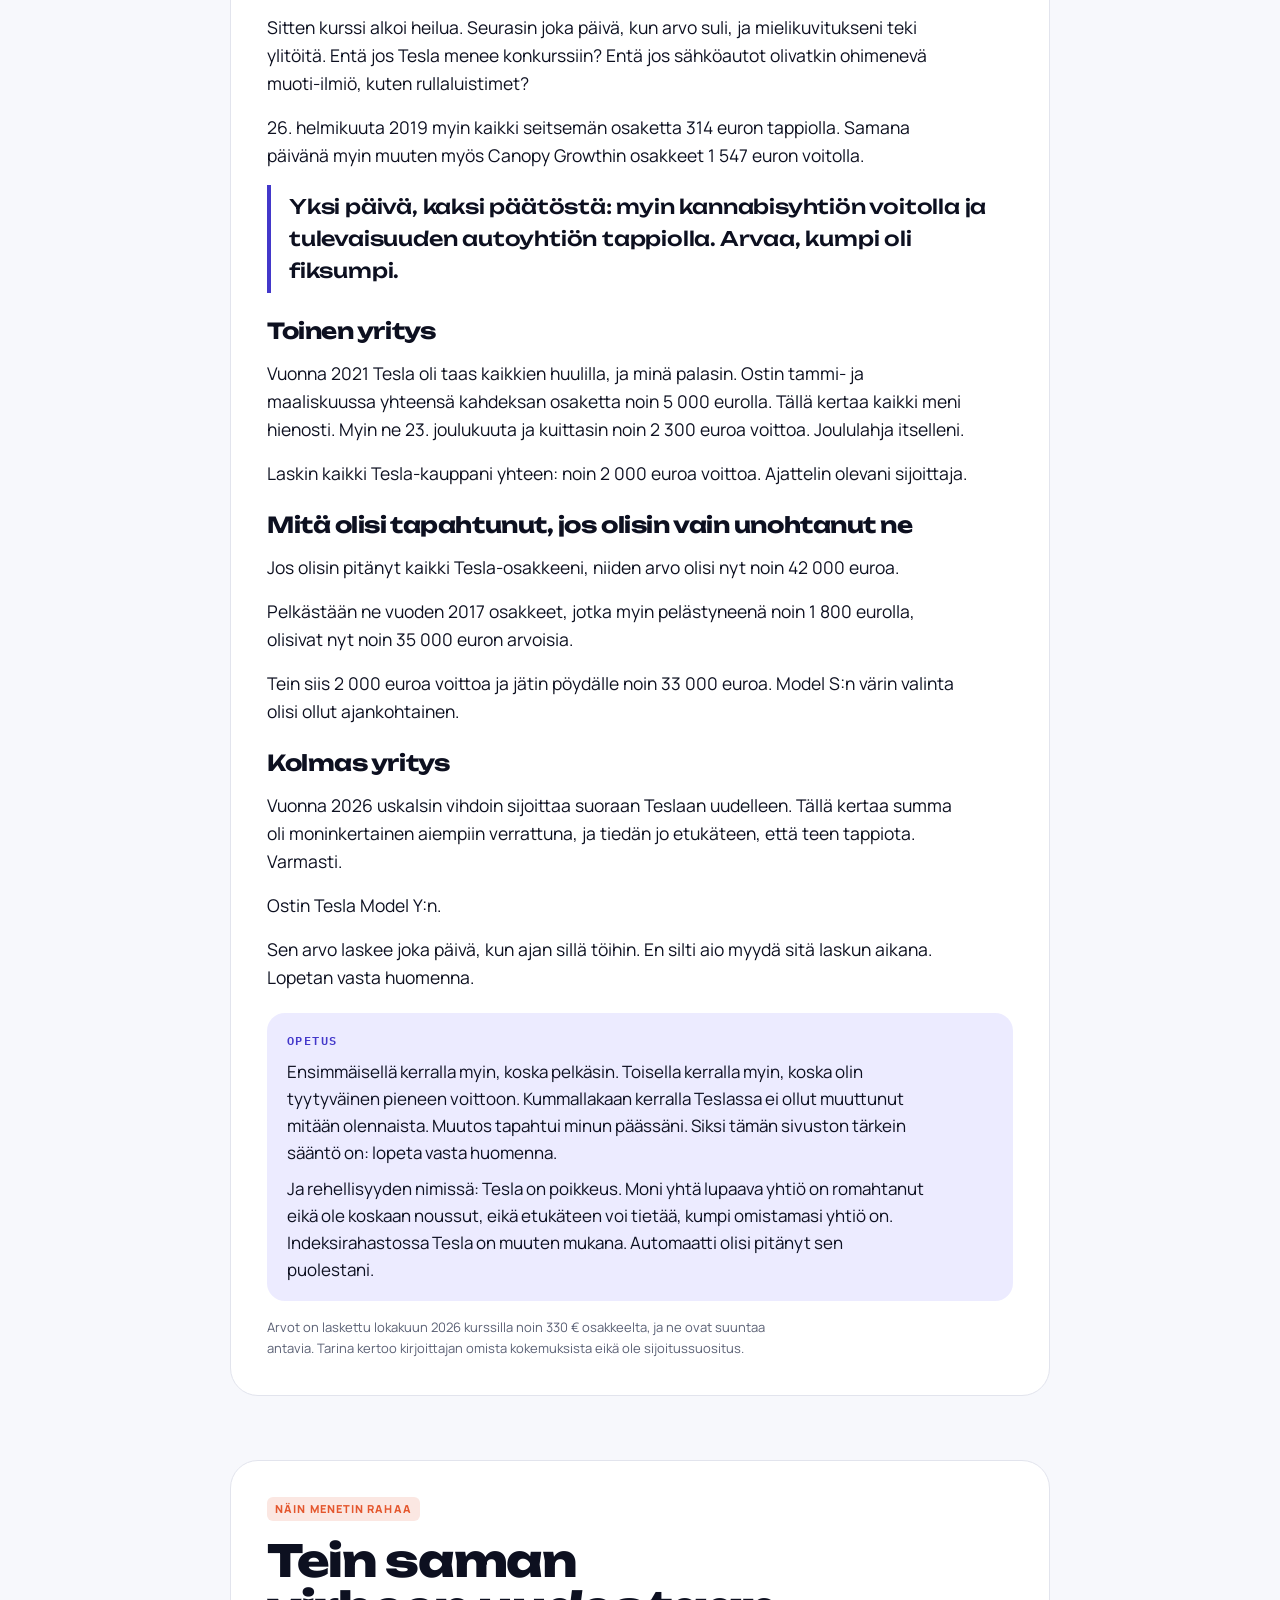
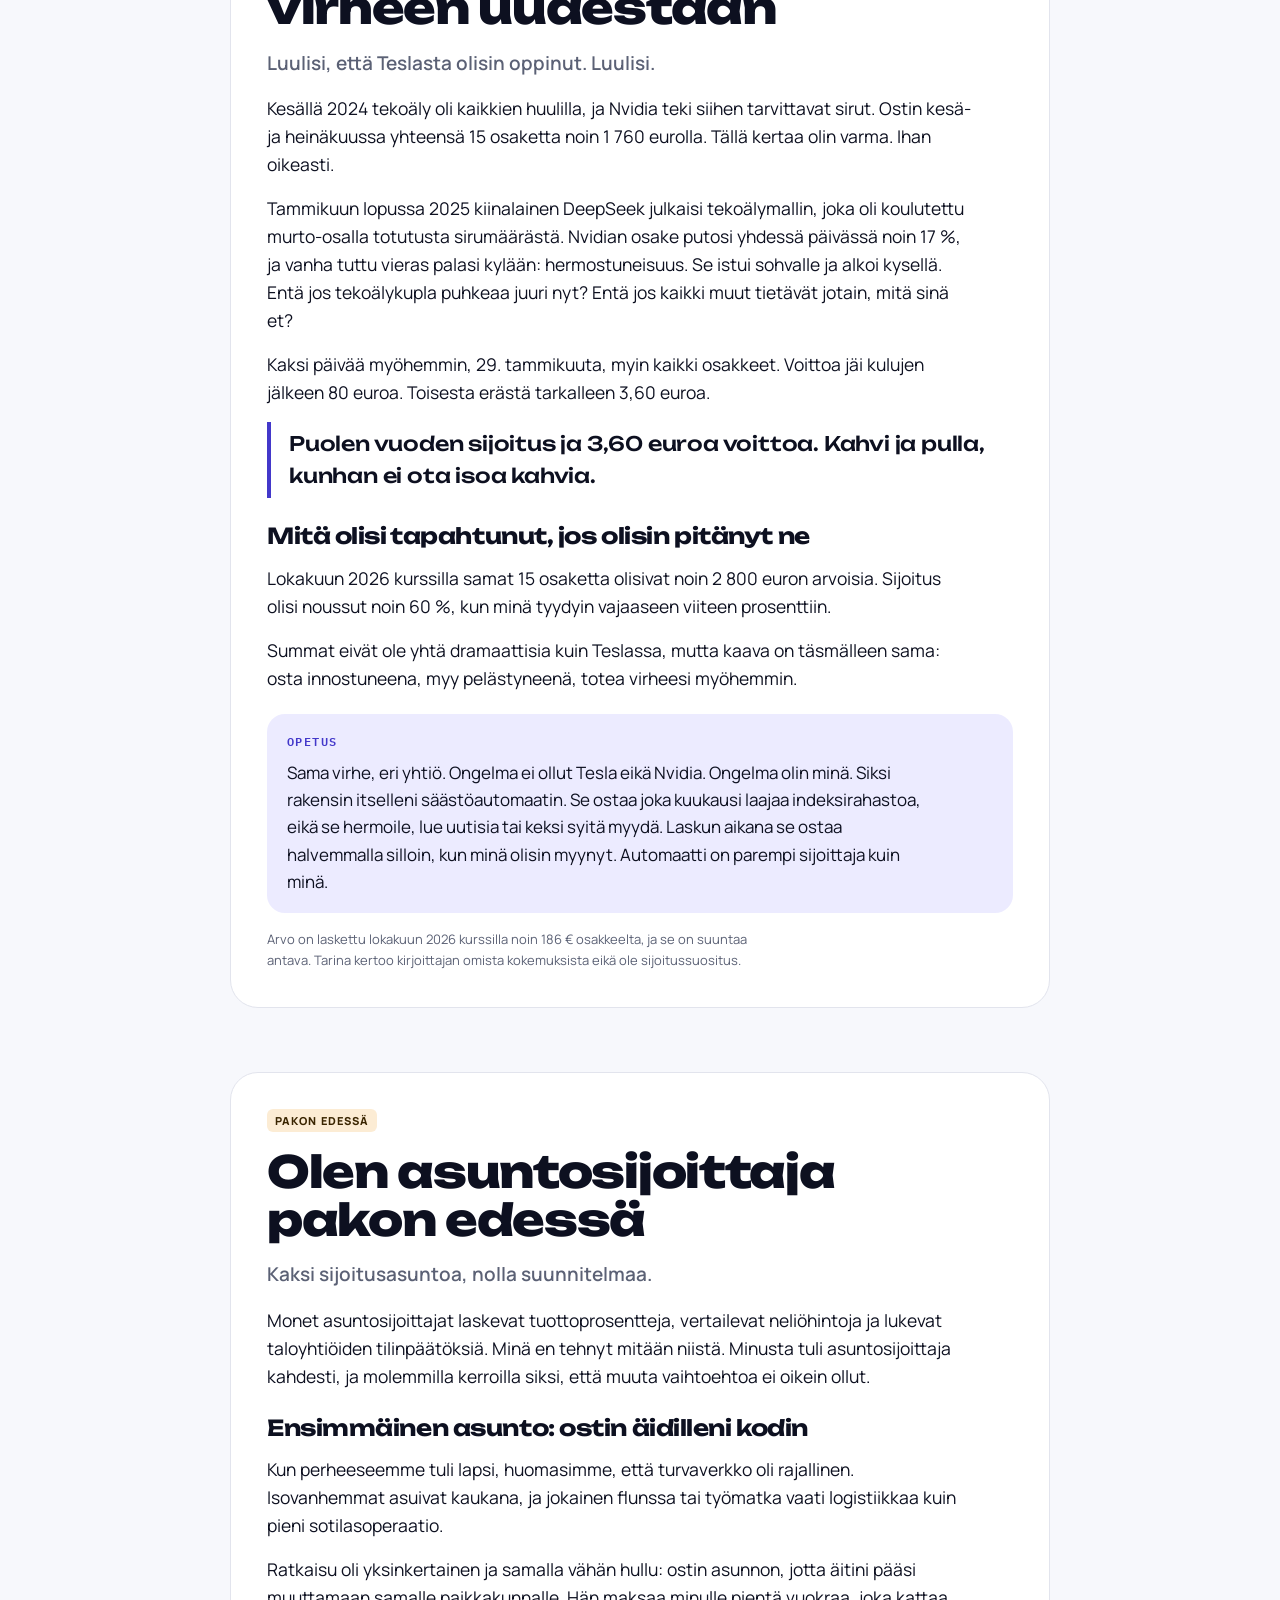
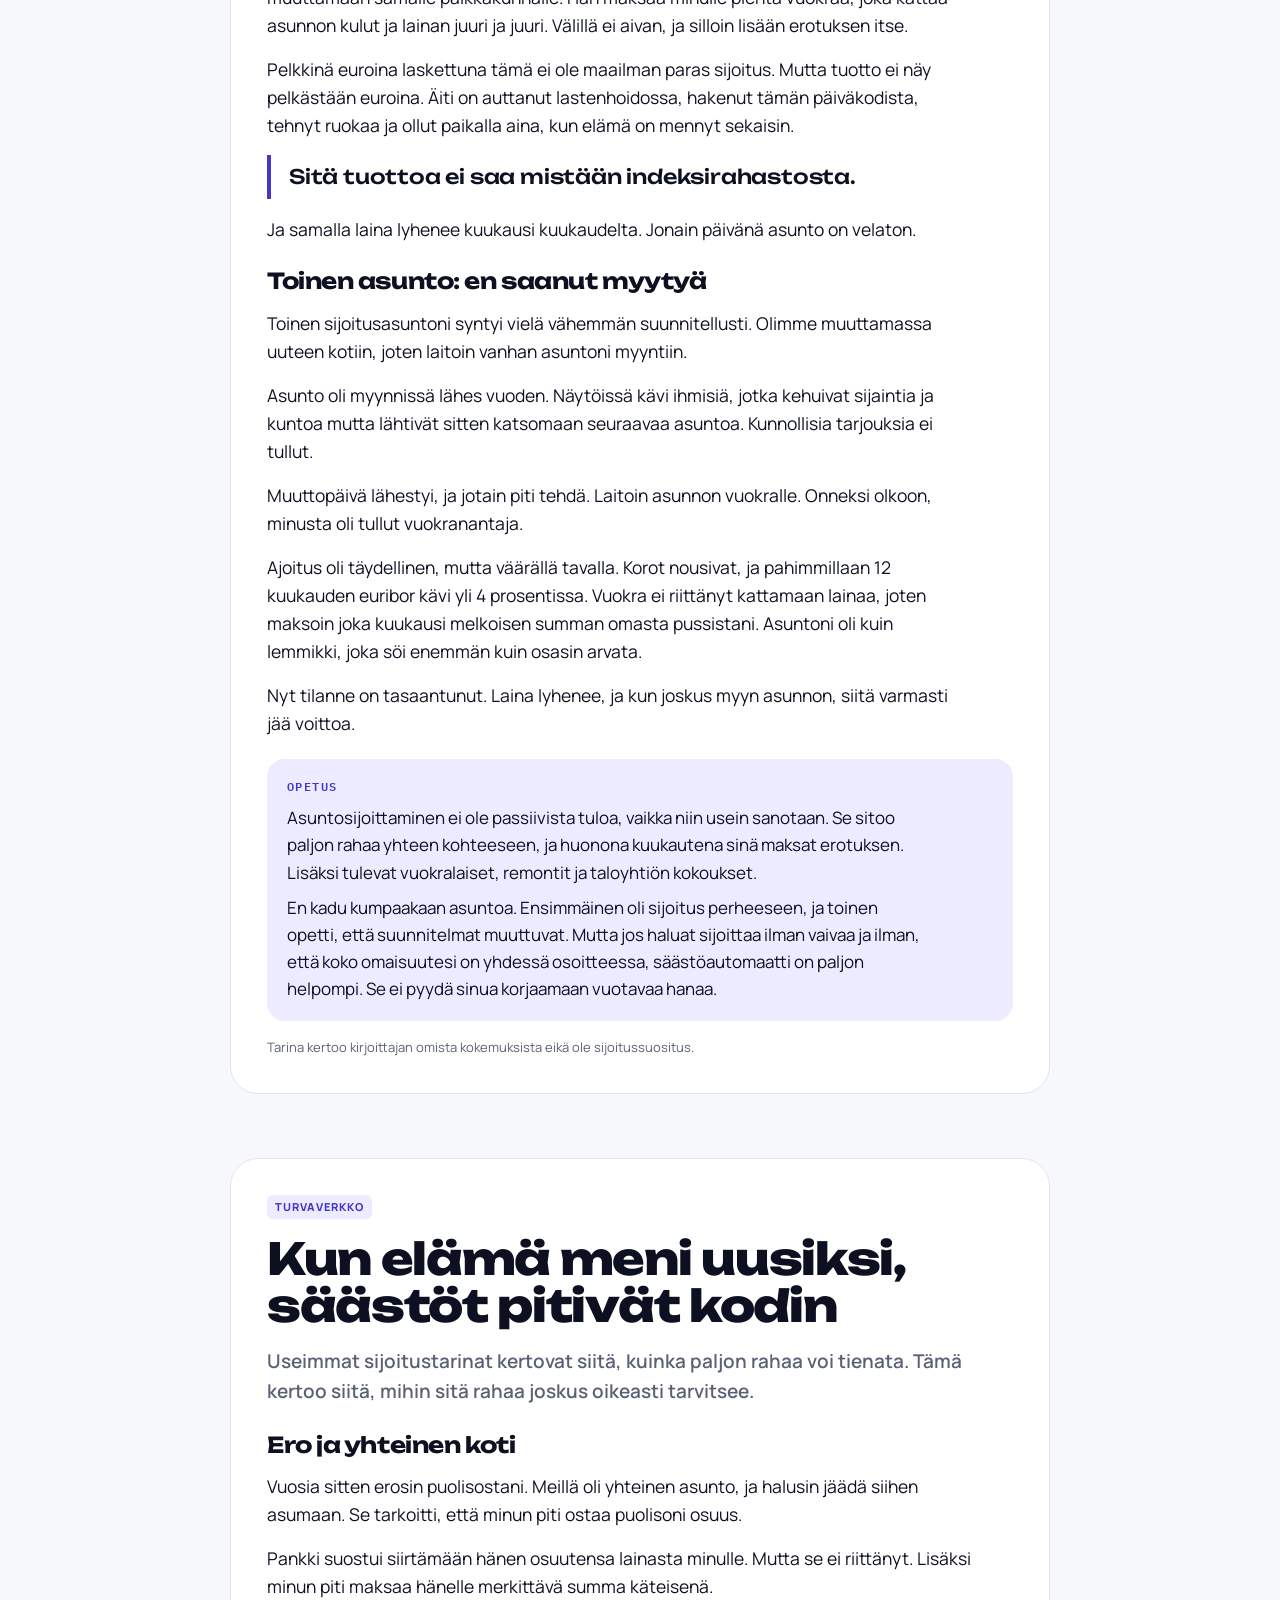
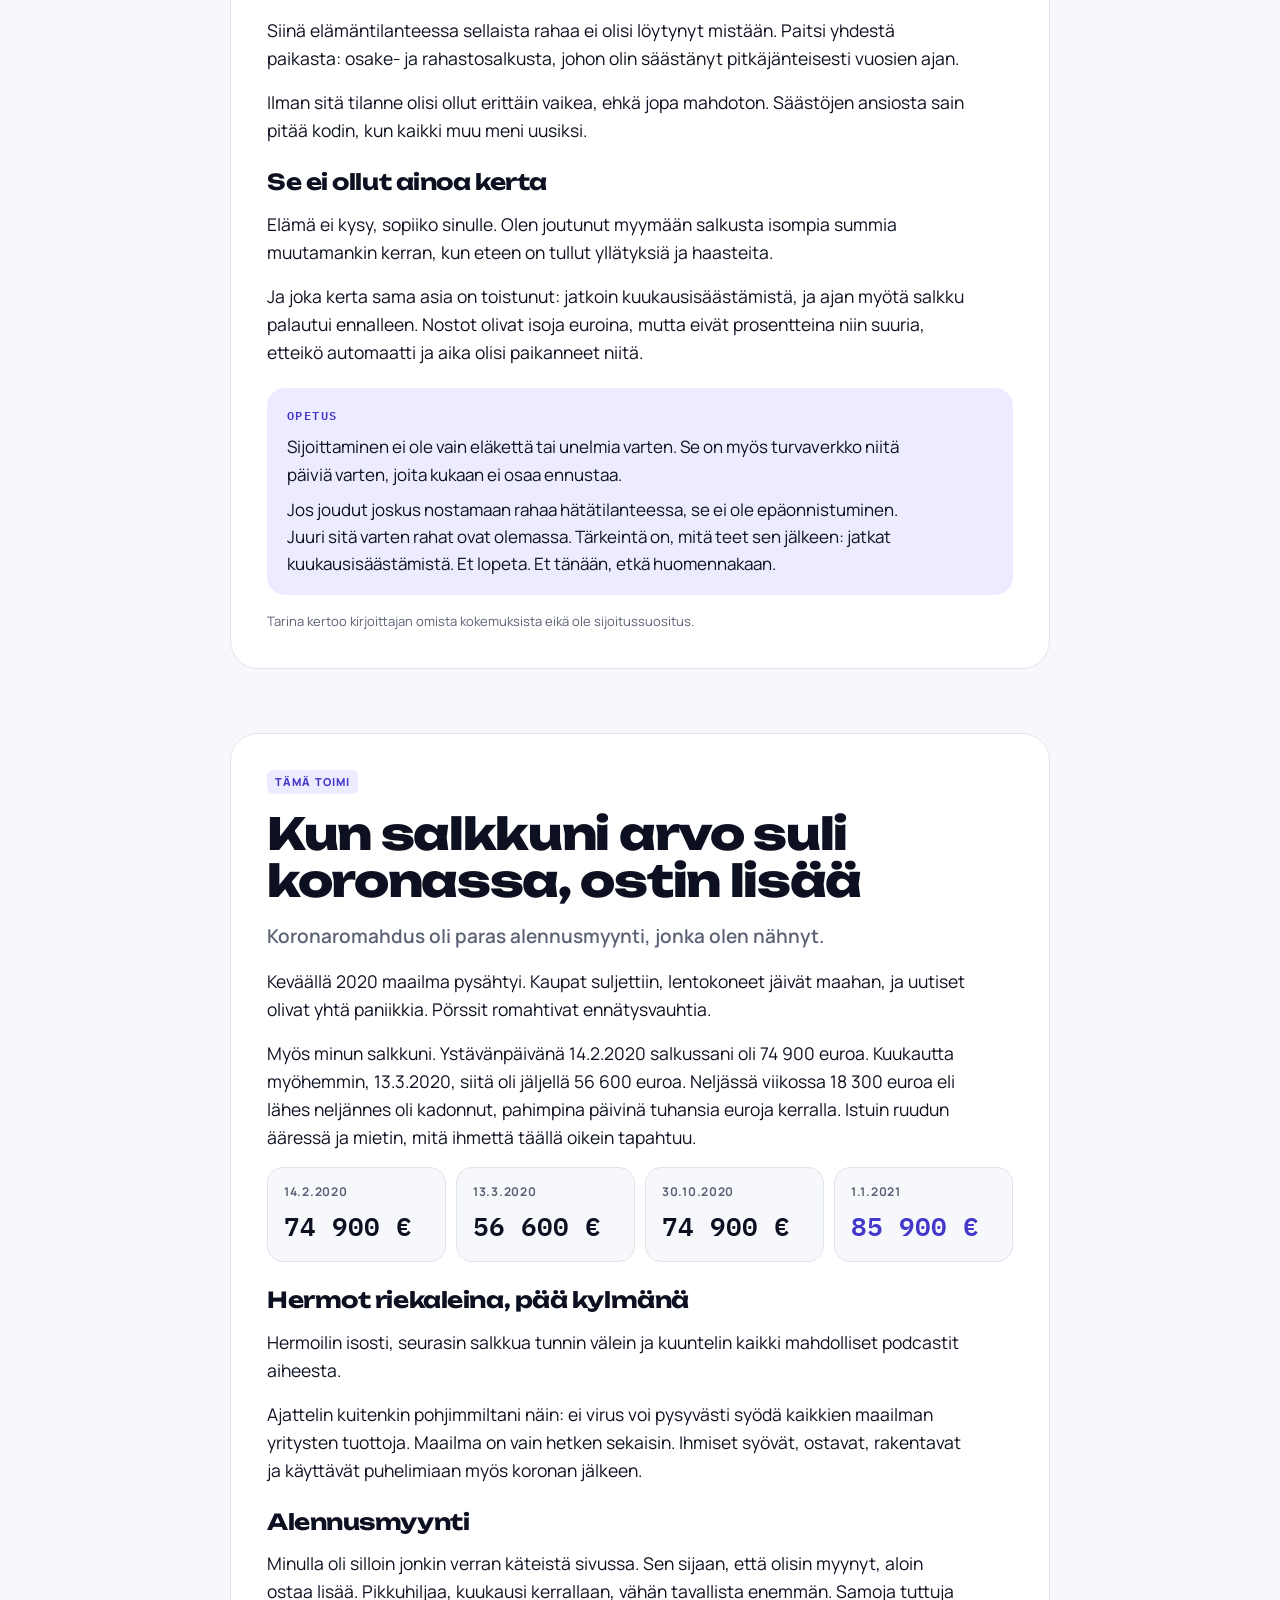
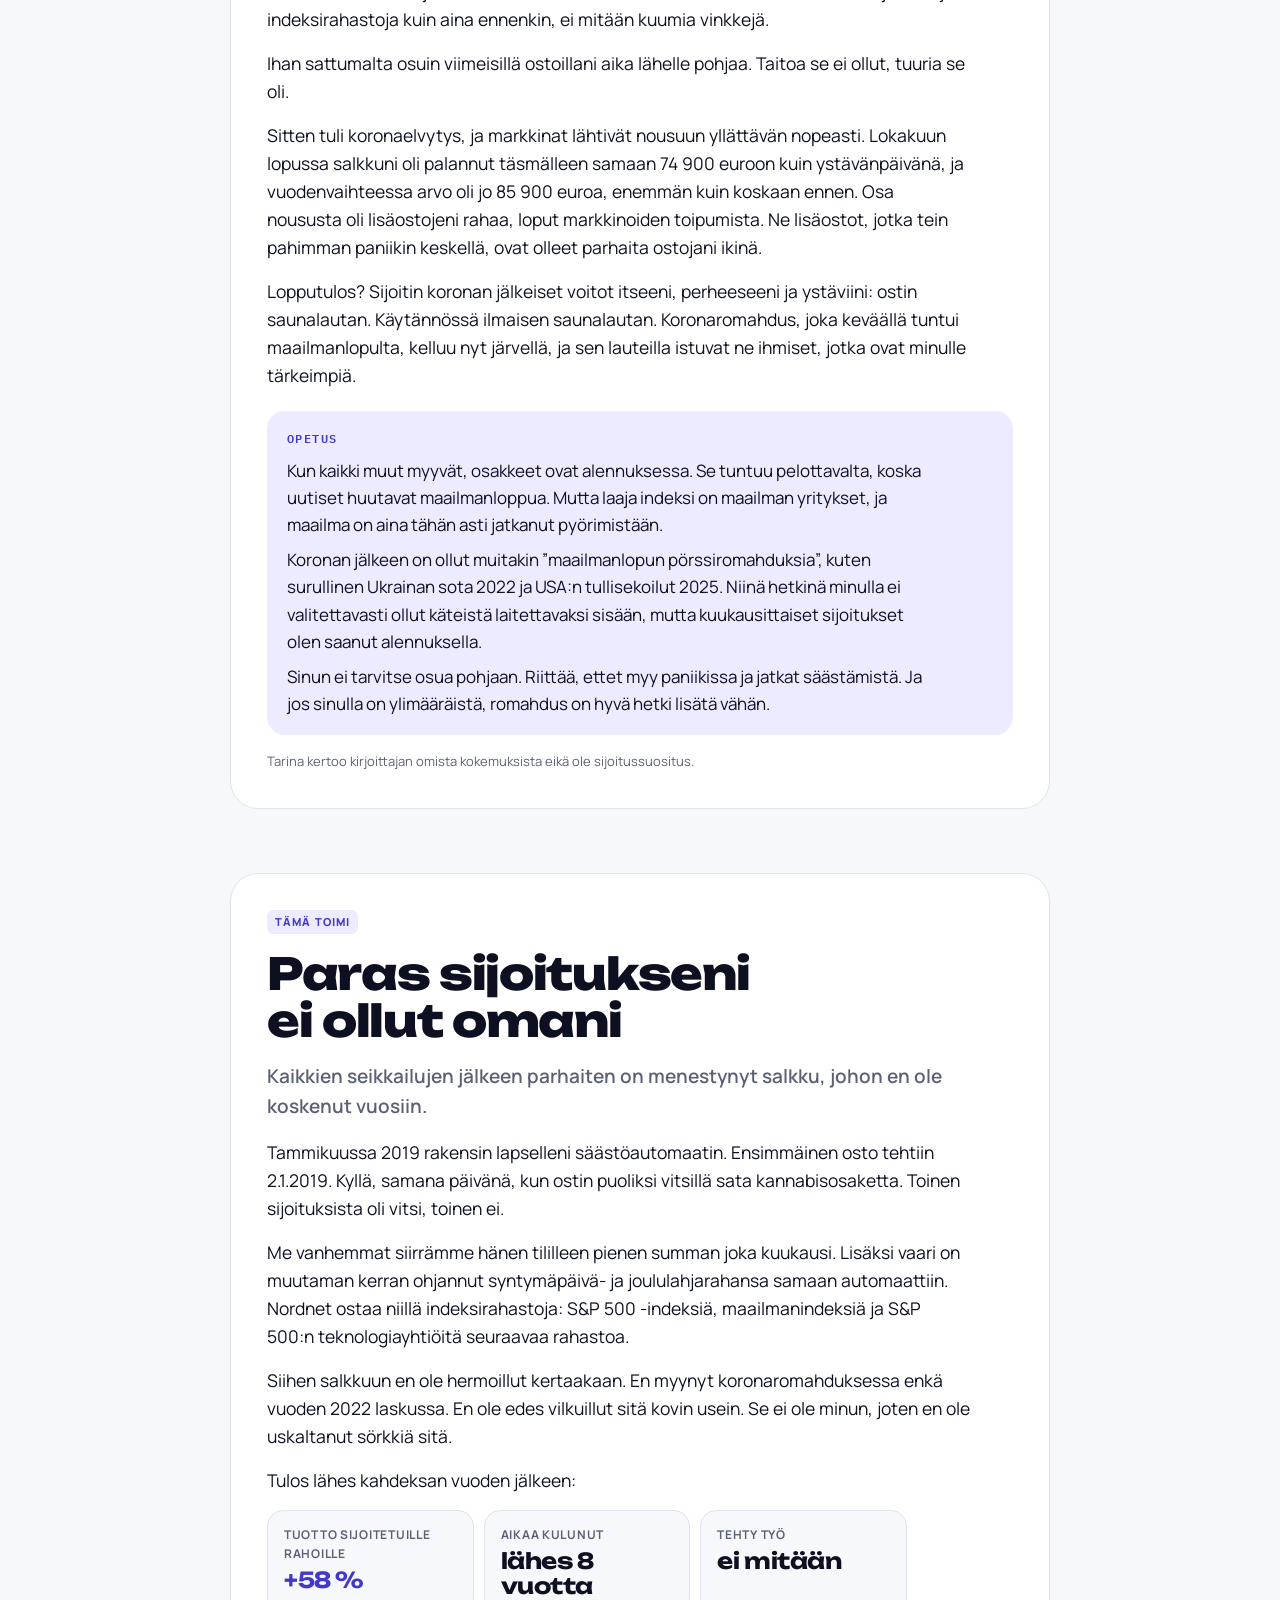
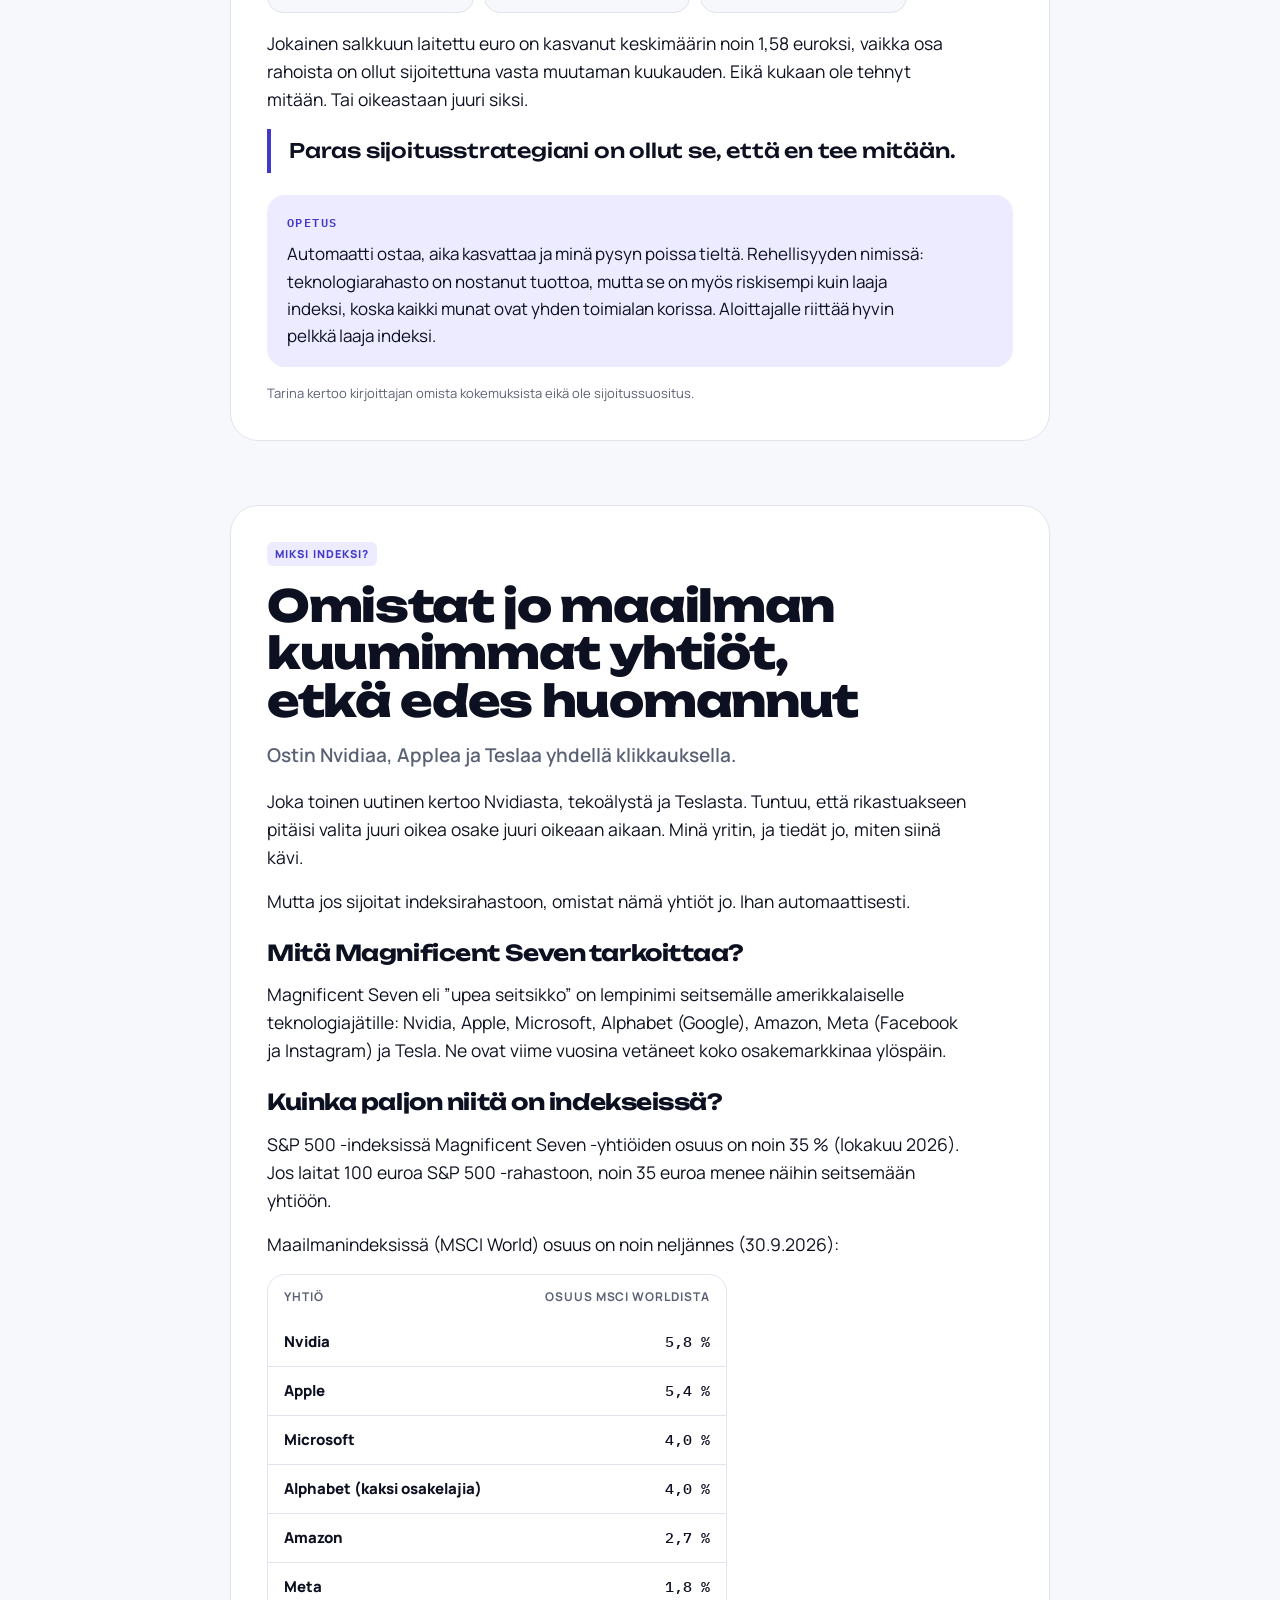
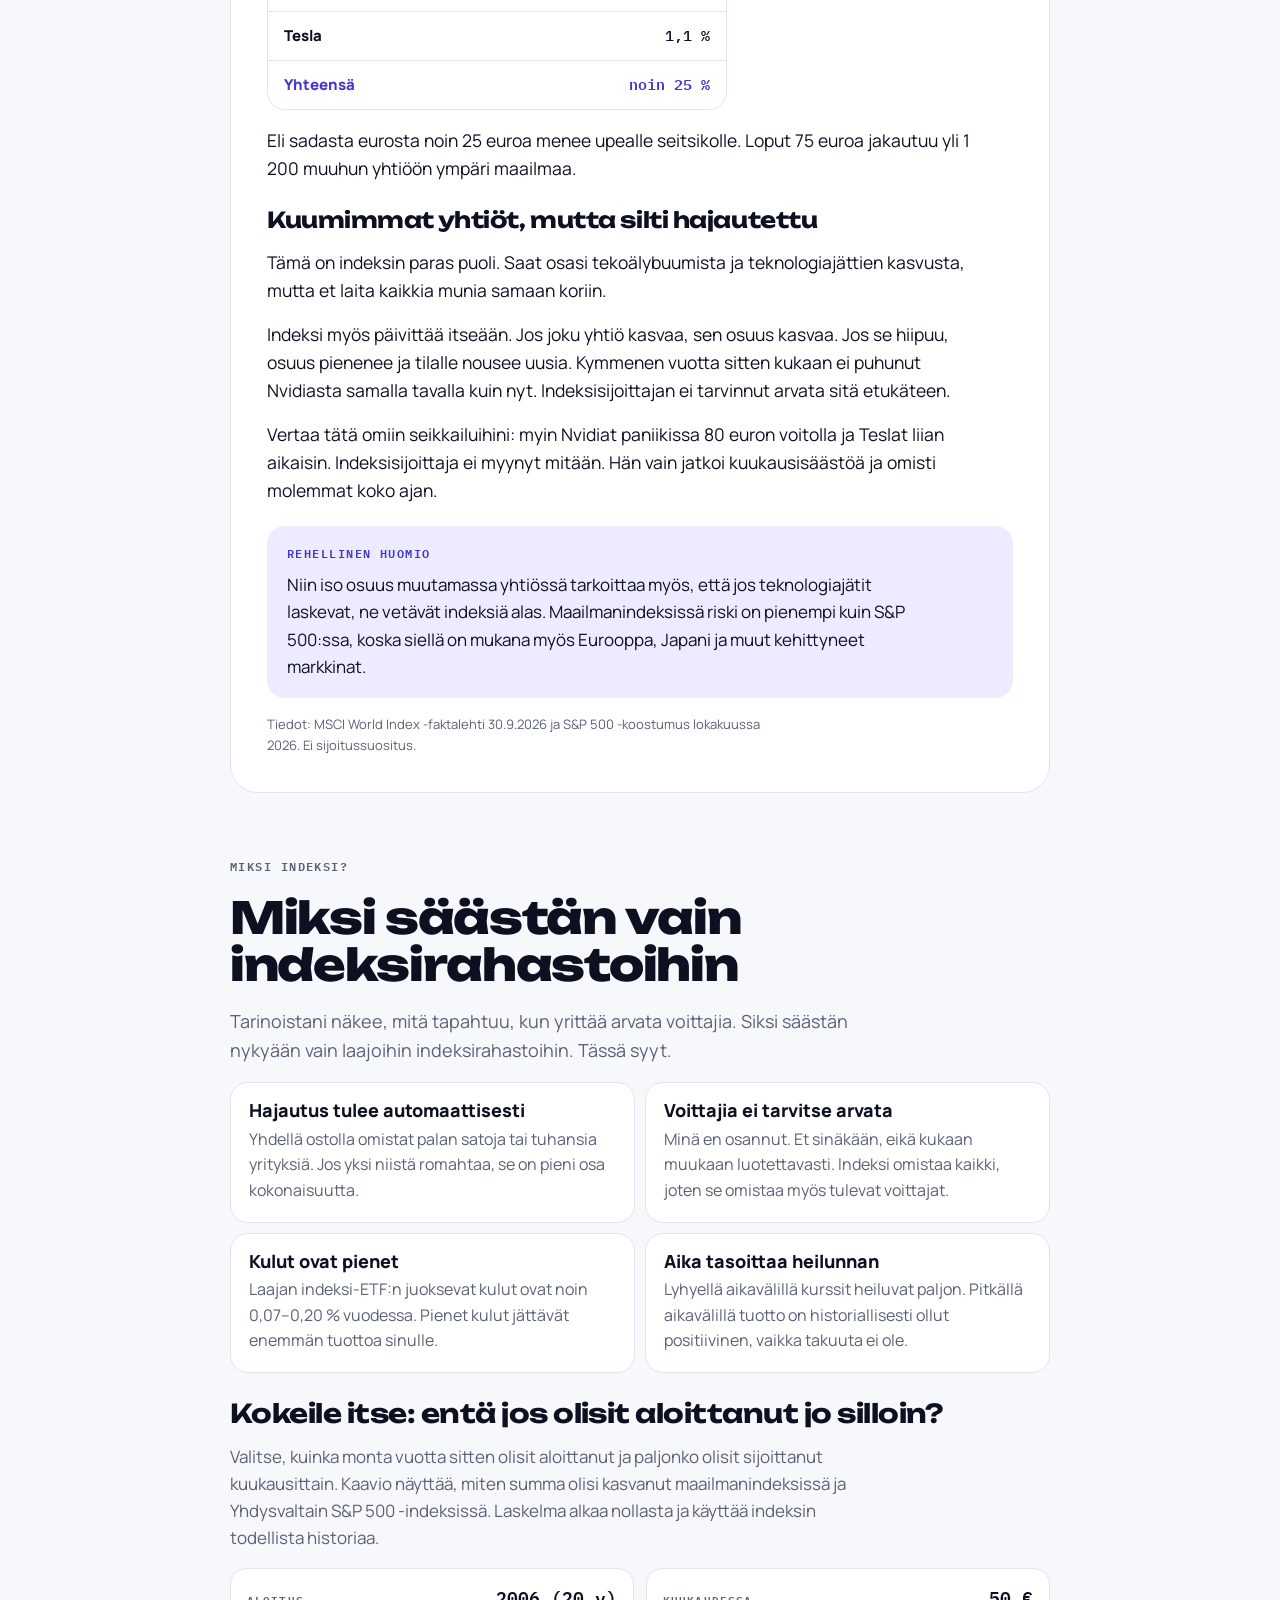
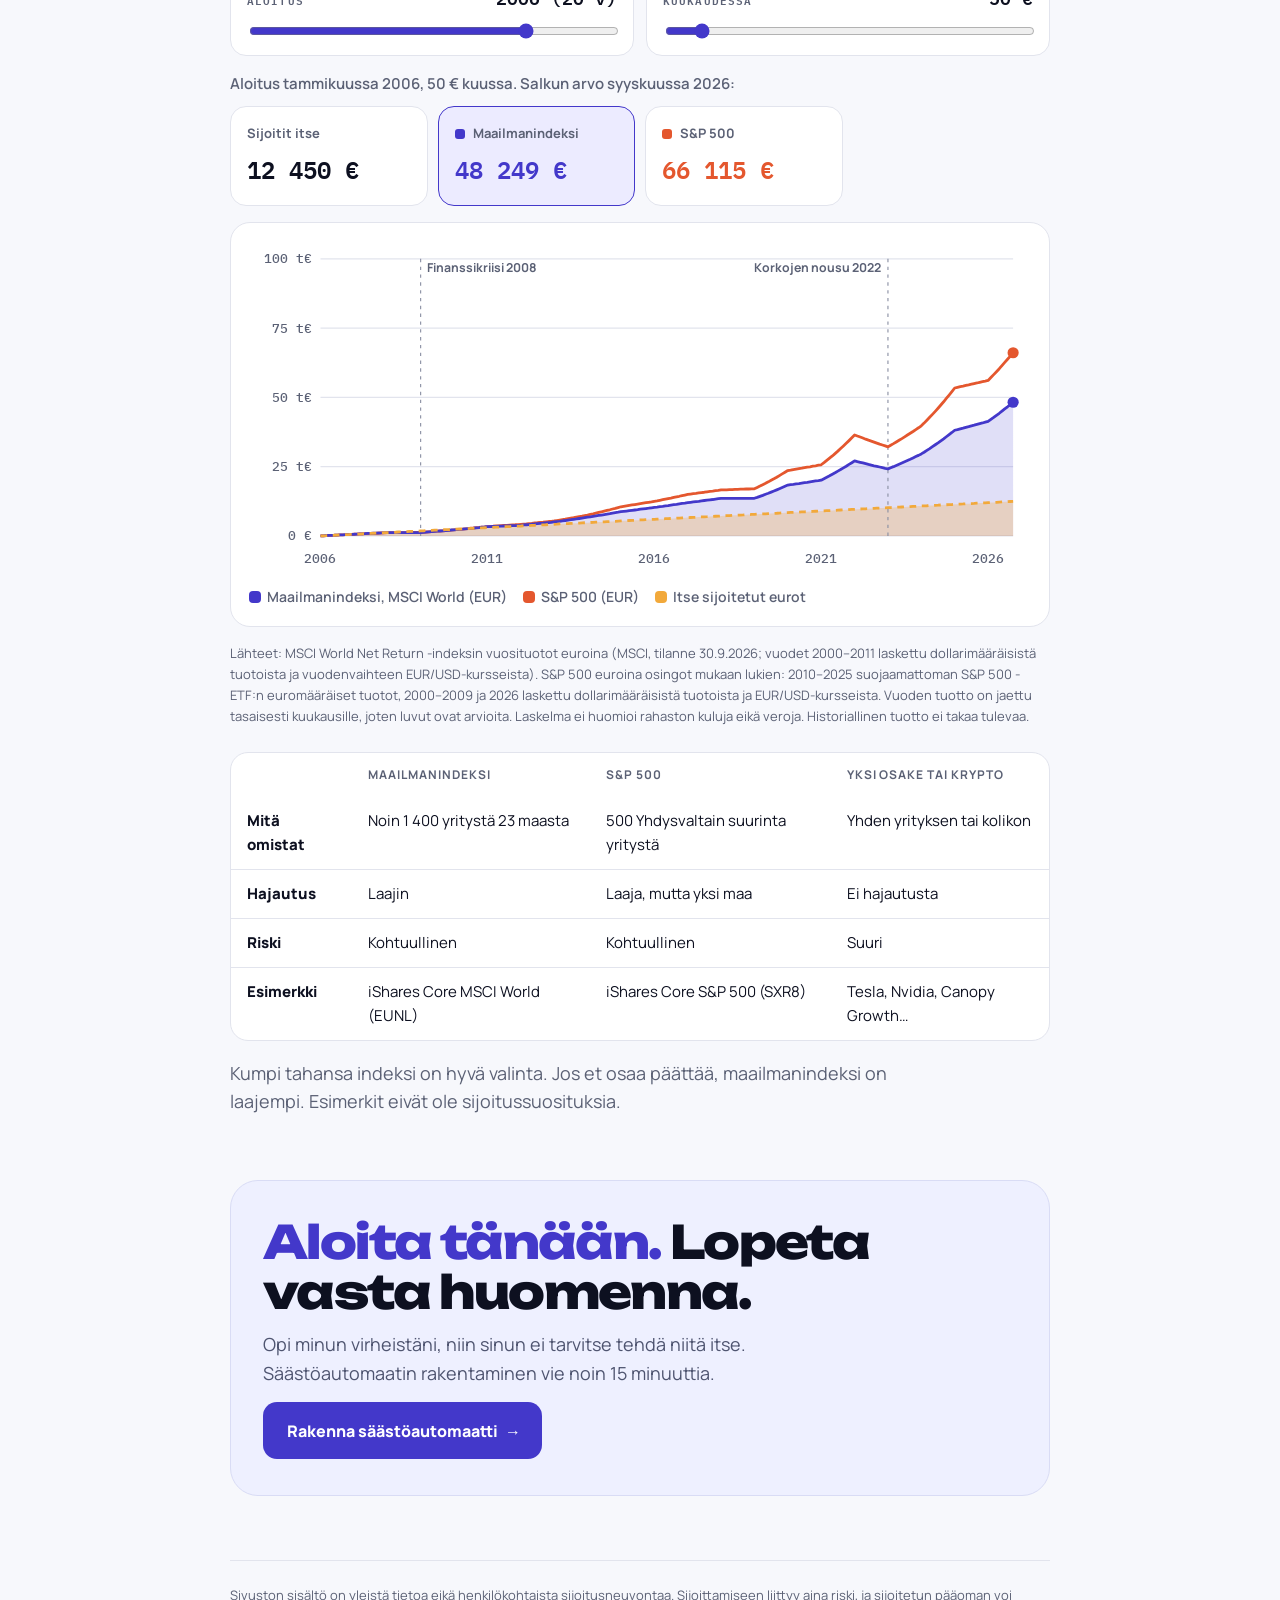
==== commit 1708c89d: "Lapsen salkun laatat: yhtenäinen fontti, teksti ei mene yli Co-Authored-By: Claude Opus 5.5 <noreply" ====
--- a/tarinat.html
+++ b/tarinat.html
@@ -282,6 +282,8 @@
 @media (prefers-reduced-motion:reduce){*{transition:none!important}}
 
 /* Stories page */
+.figs span{overflow-wrap:anywhere;hyphens:auto}
+.figs b.txt{font-family:var(--display);font-weight:700;letter-spacing:-.02em;white-space:normal;font-size:clamp(18px,3vw,22px);line-height:1.15}
 .figs.four{grid-template-columns:repeat(4,minmax(0,1fr));max-width:none}
 @media (max-width:640px){.figs.four{grid-template-columns:repeat(2,minmax(0,1fr))}}
 .vs.mini{max-width:460px}.vs.mini table{min-width:0}.vs.mini td{font-family:var(--mono);text-align:right}.vs.mini thead th:last-child{text-align:right}.vs tr.sum th,.vs tr.sum td{font-weight:800;color:var(--spruce)}
@@ -534,9 +536,9 @@
     <p>Siihen salkkuun en ole hermoillut kertaakaan. En myynyt koronaromahduksessa enkä vuoden 2022 laskussa. En ole edes vilkuillut sitä kovin usein. Se ei ole minun, joten en ole uskaltanut sörkkiä sitä.</p>
     <p>Tulos lähes kahdeksan vuoden jälkeen:</p>
     <div class="figs">
-      <div><span>Tuotto sijoitetuille rahoille</span><b class="hi">+58 %</b></div>
-      <div><span>Aikaa kulunut</span><b>lähes 8 vuotta</b></div>
-      <div><span>Tehty työ</span><b>ei mitään</b></div>
+      <div><span>Tuotto sijoitetuille rahoille</span><b class="hi txt">+58&nbsp;%</b></div>
+      <div><span>Aikaa kulunut</span><b class="txt">lähes 8 vuotta</b></div>
+      <div><span>Tehty työ</span><b class="txt">ei mitään</b></div>
     </div>
     <p>Jokainen salkkuun laitettu euro on kasvanut keskimäärin noin 1,58 euroksi, vaikka osa rahoista on ollut sijoitettuna vasta muutaman kuukauden. Eikä kukaan ole tehnyt mitään. Tai oikeastaan juuri siksi.</p>
     <blockquote>Paras sijoitusstrategiani on ollut se, että en tee mitään.</blockquote>
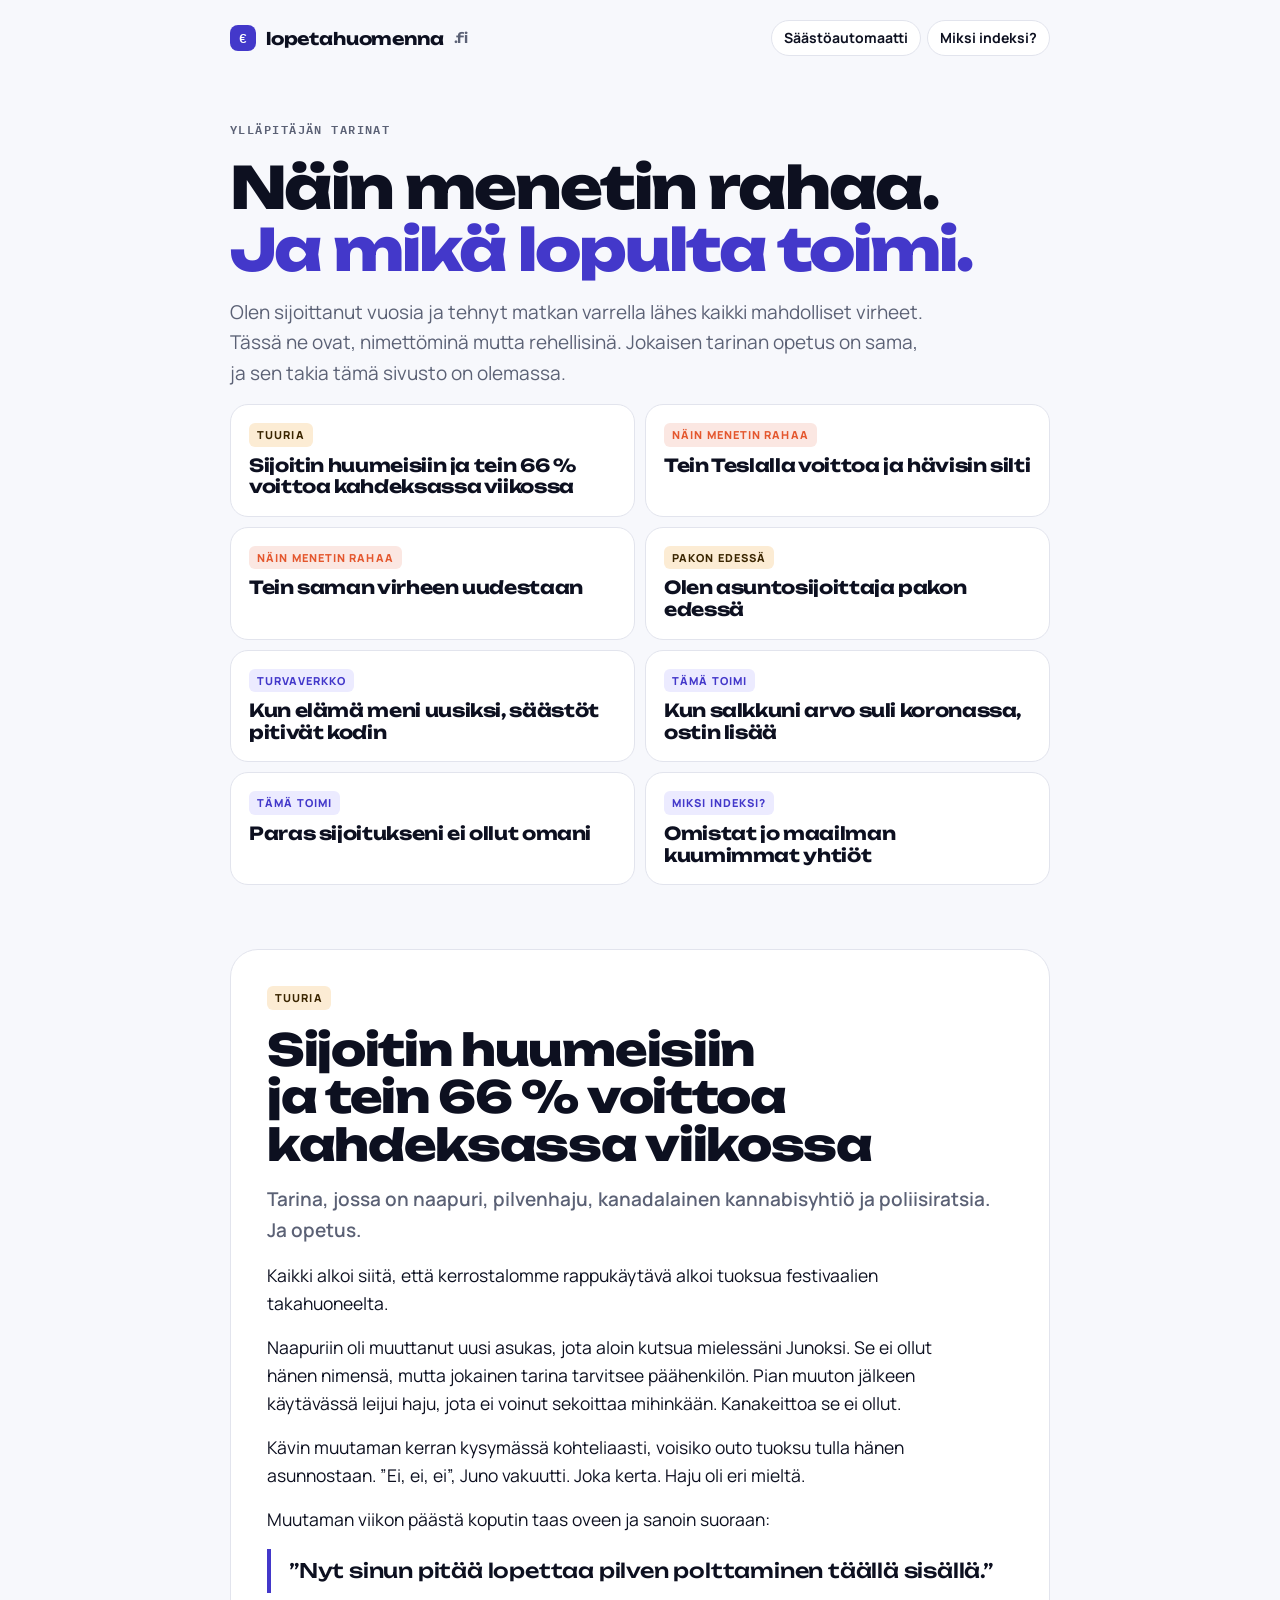
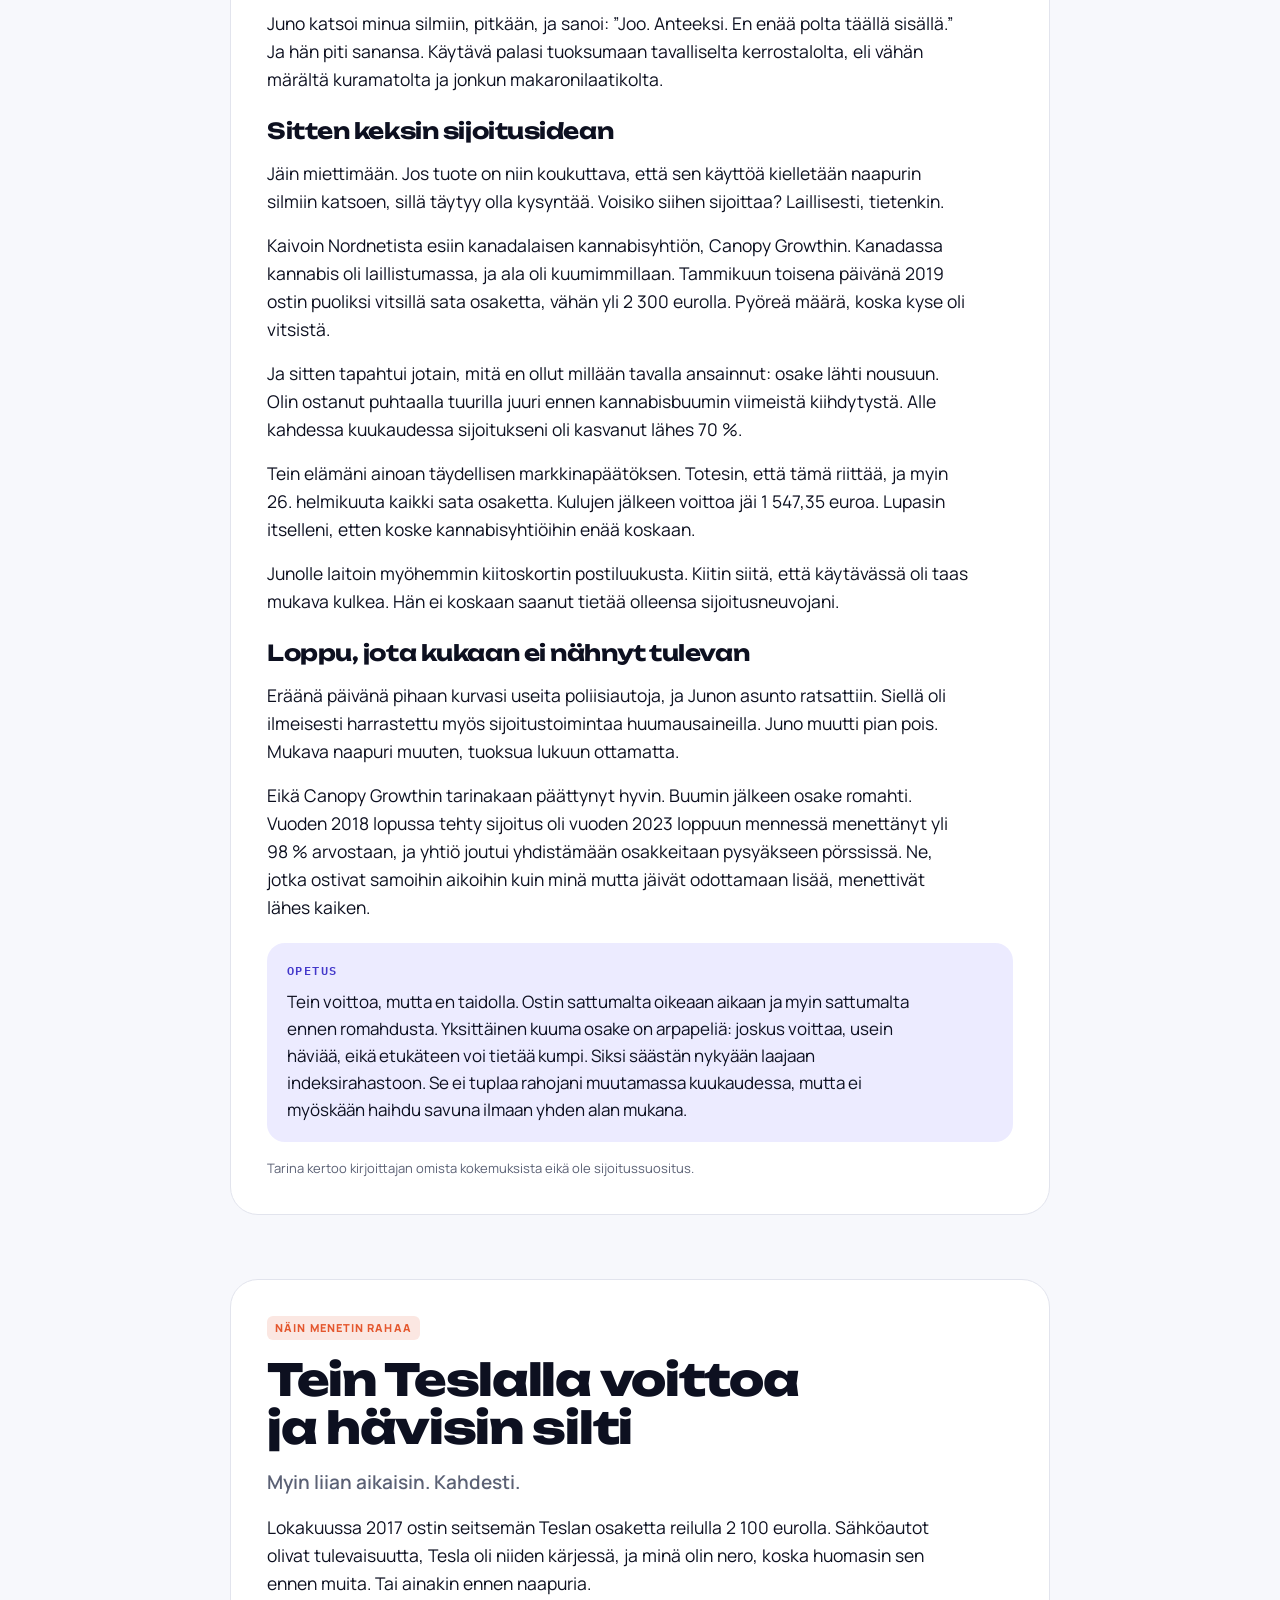
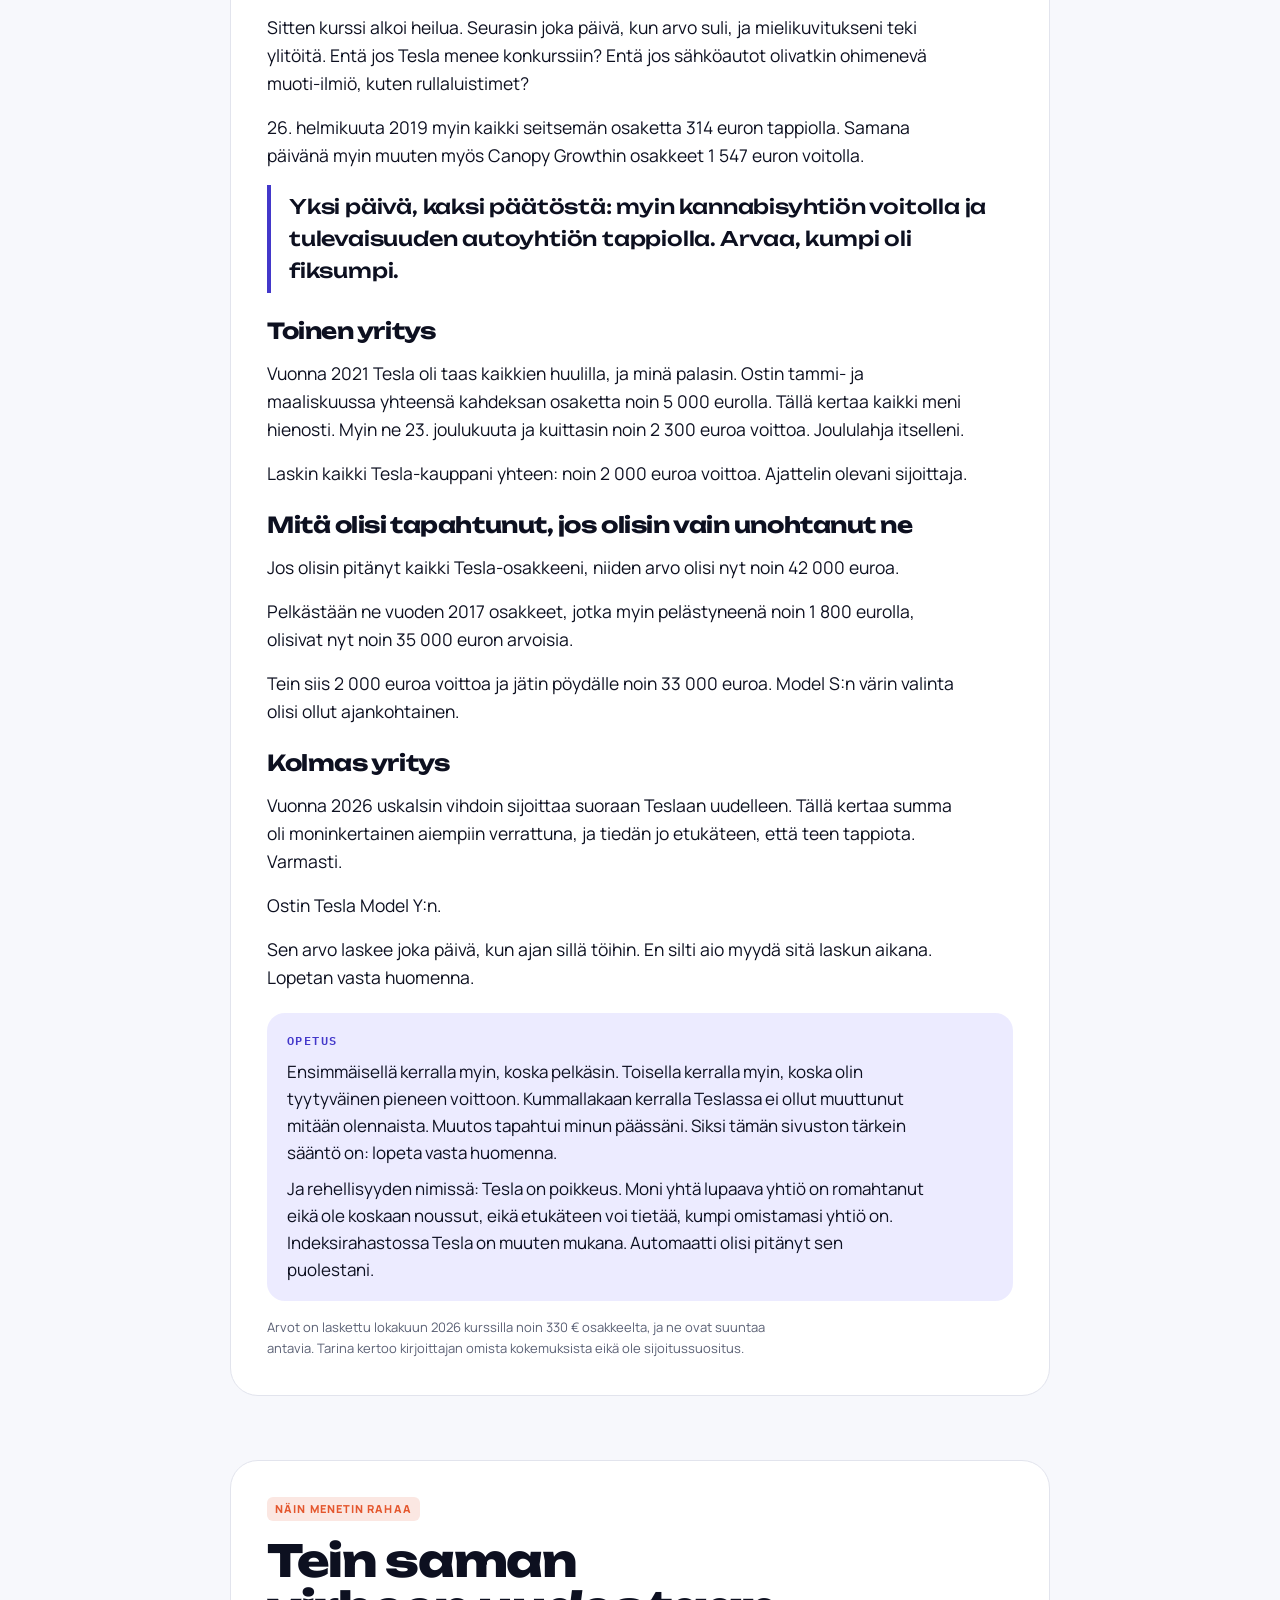
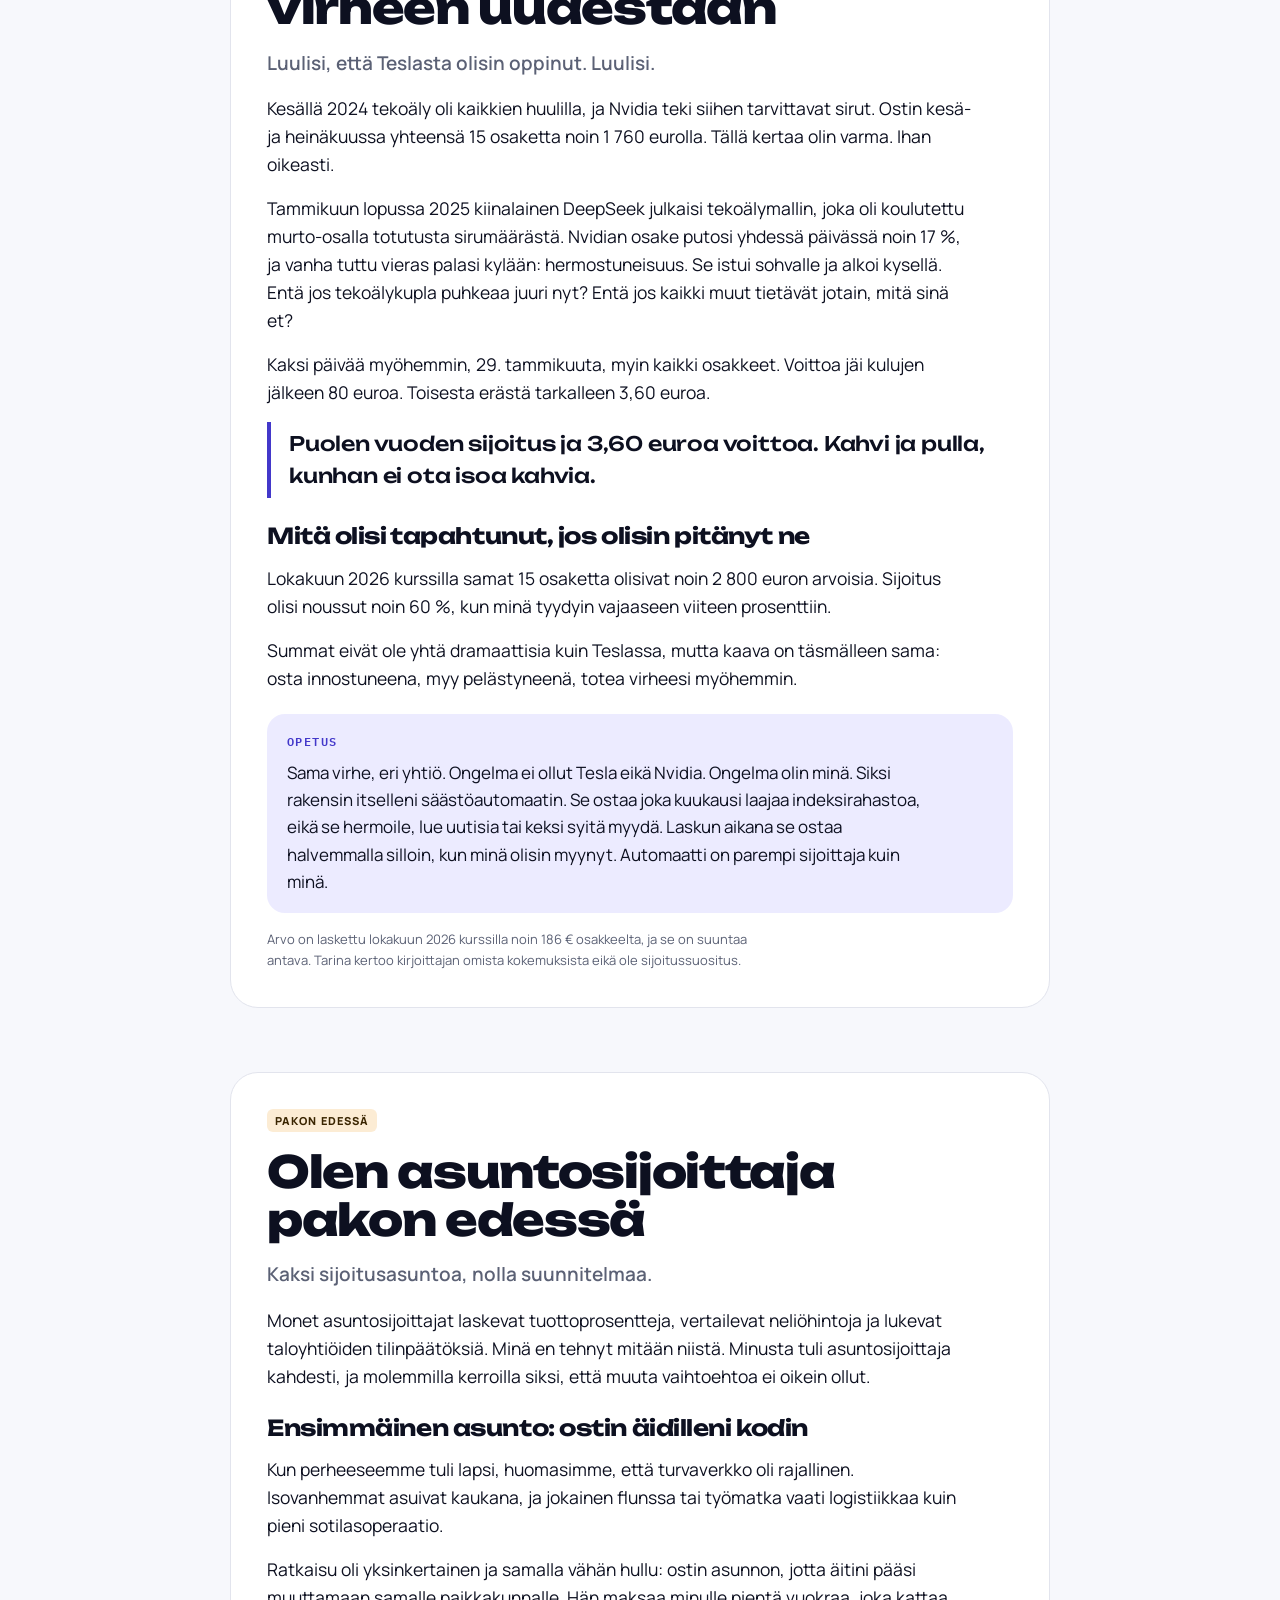
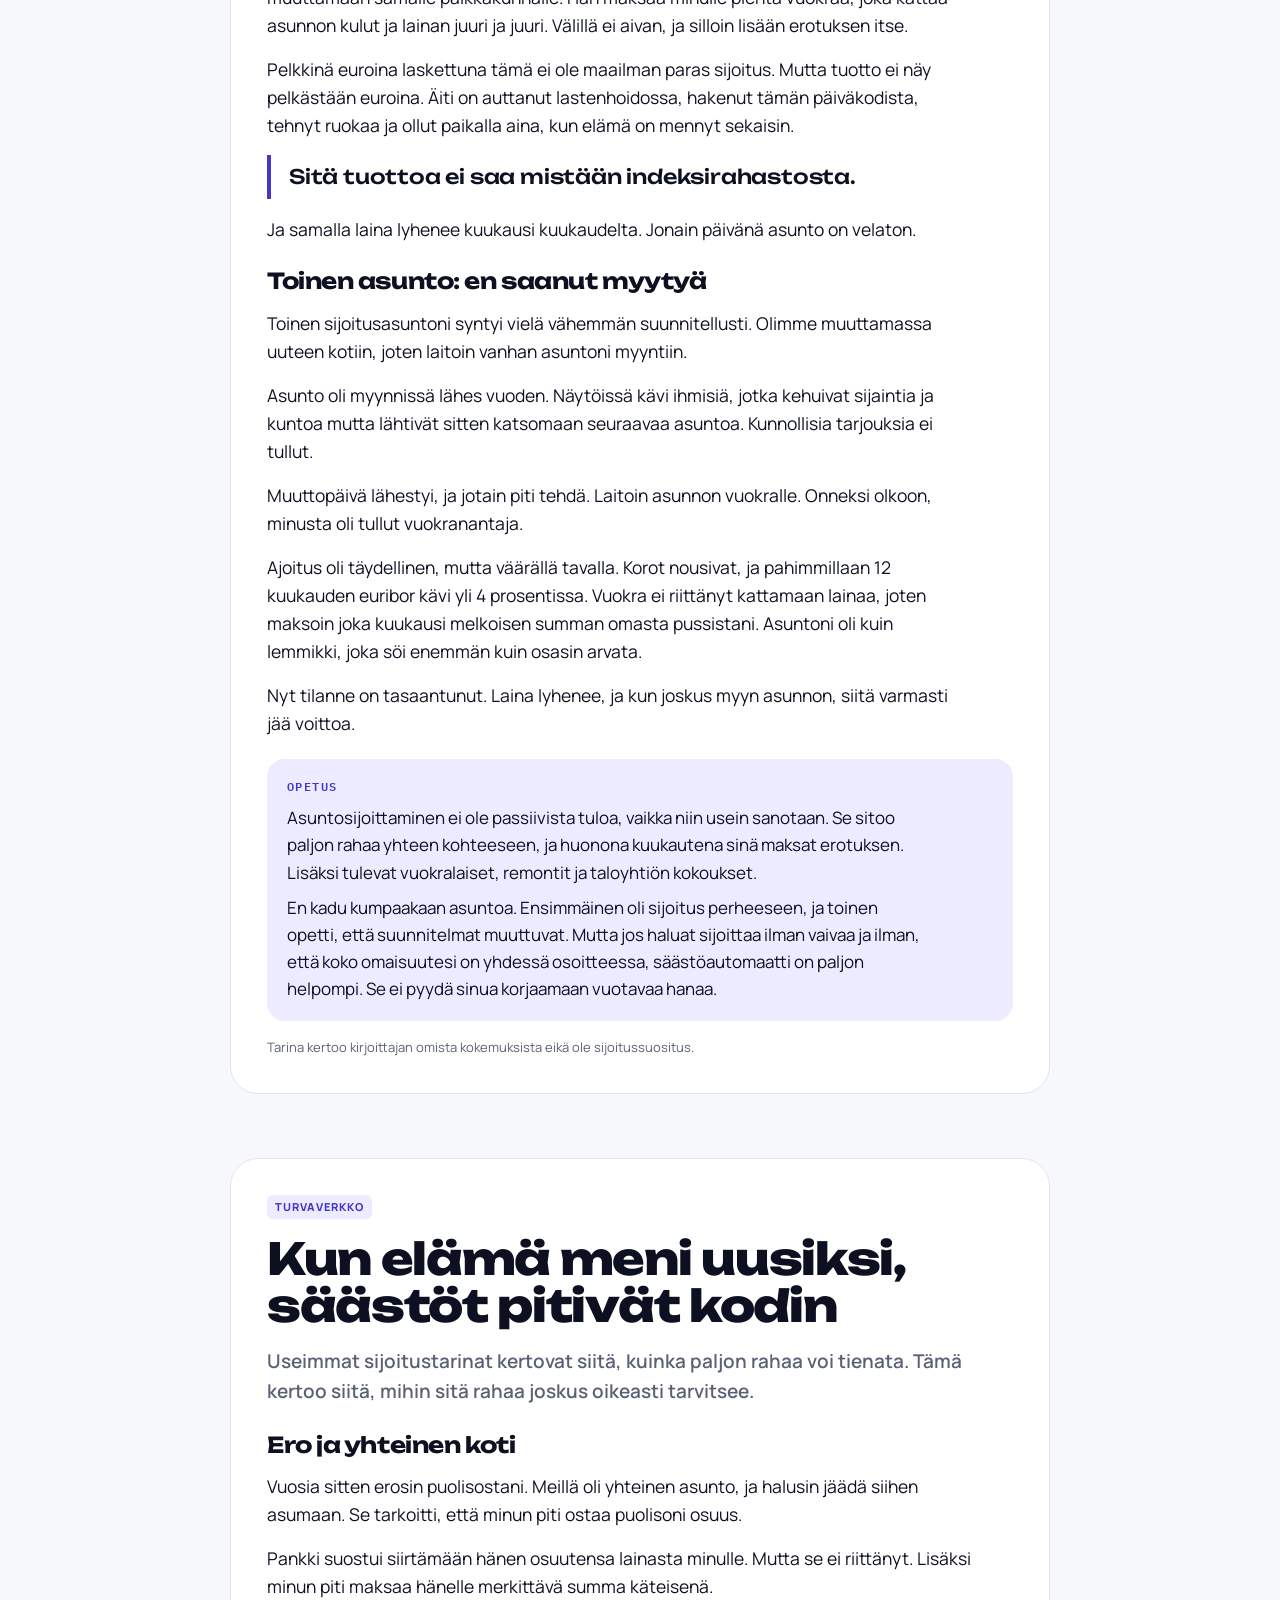
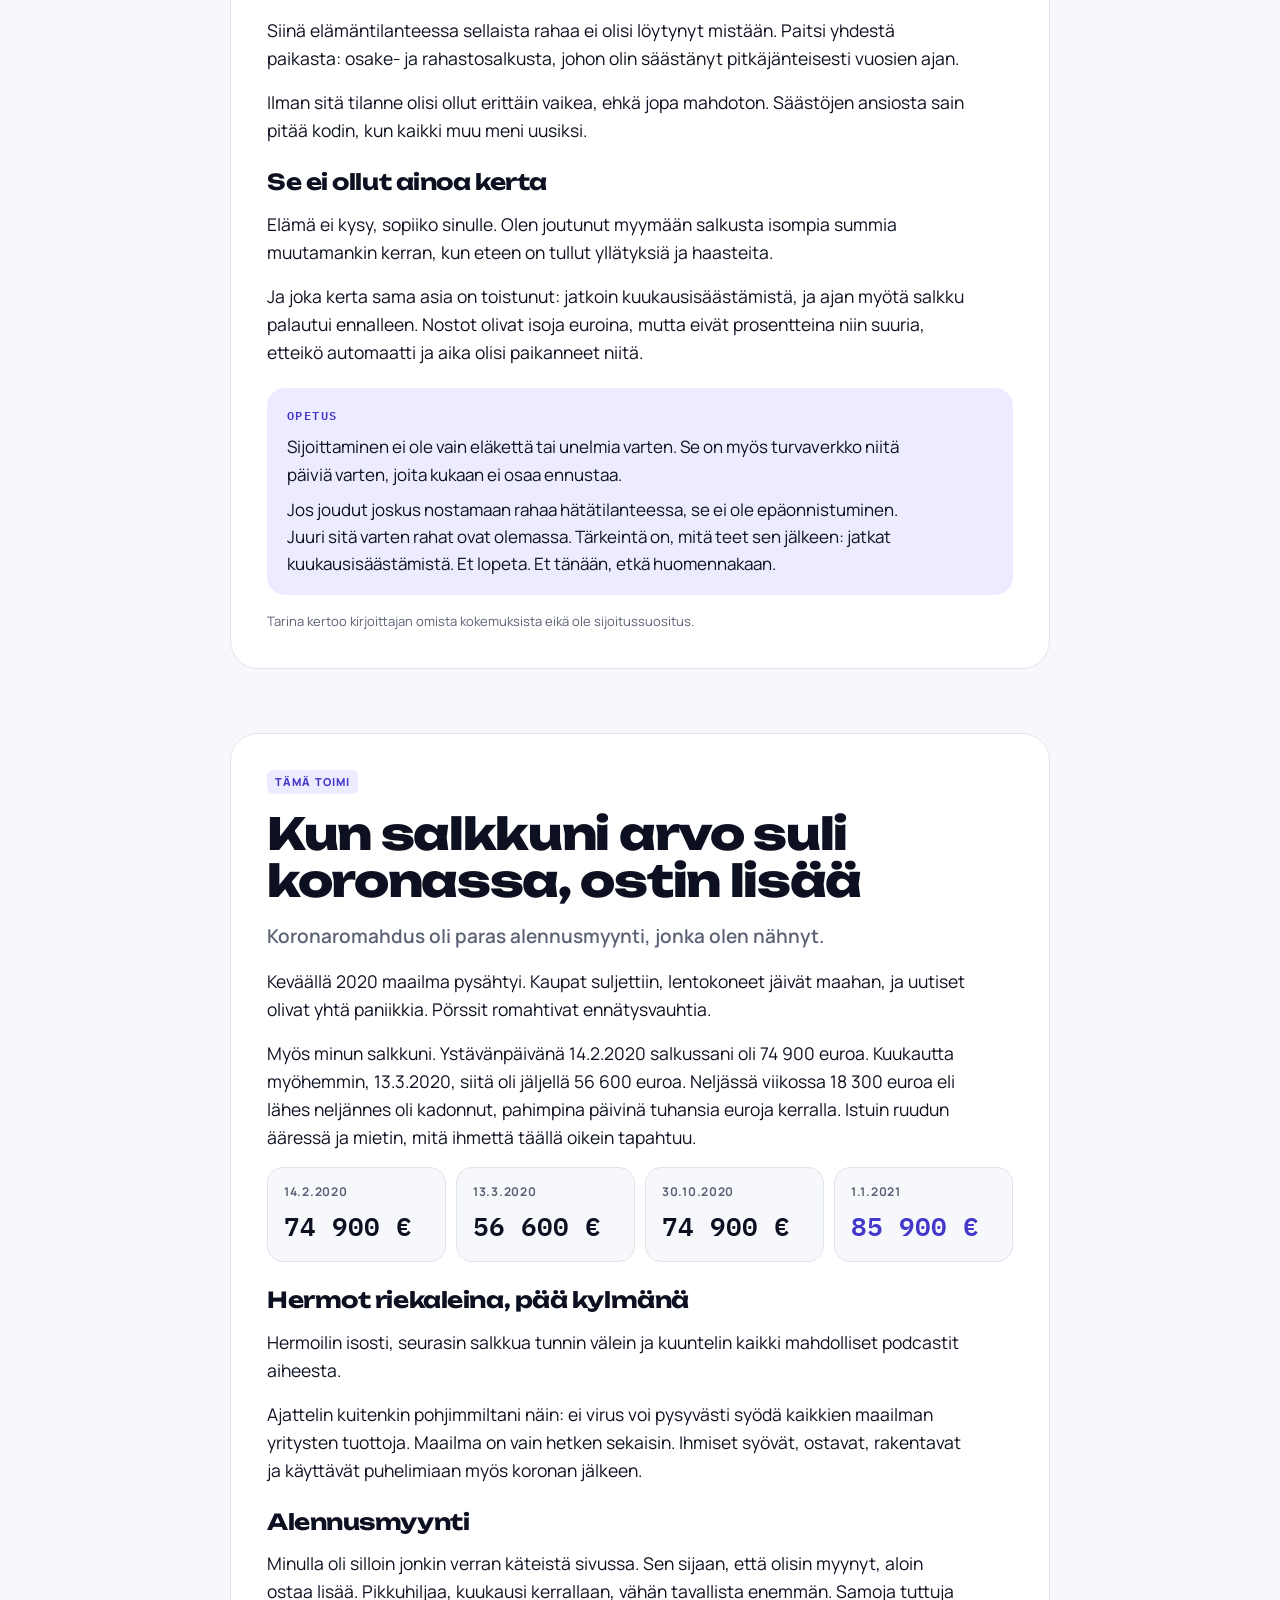
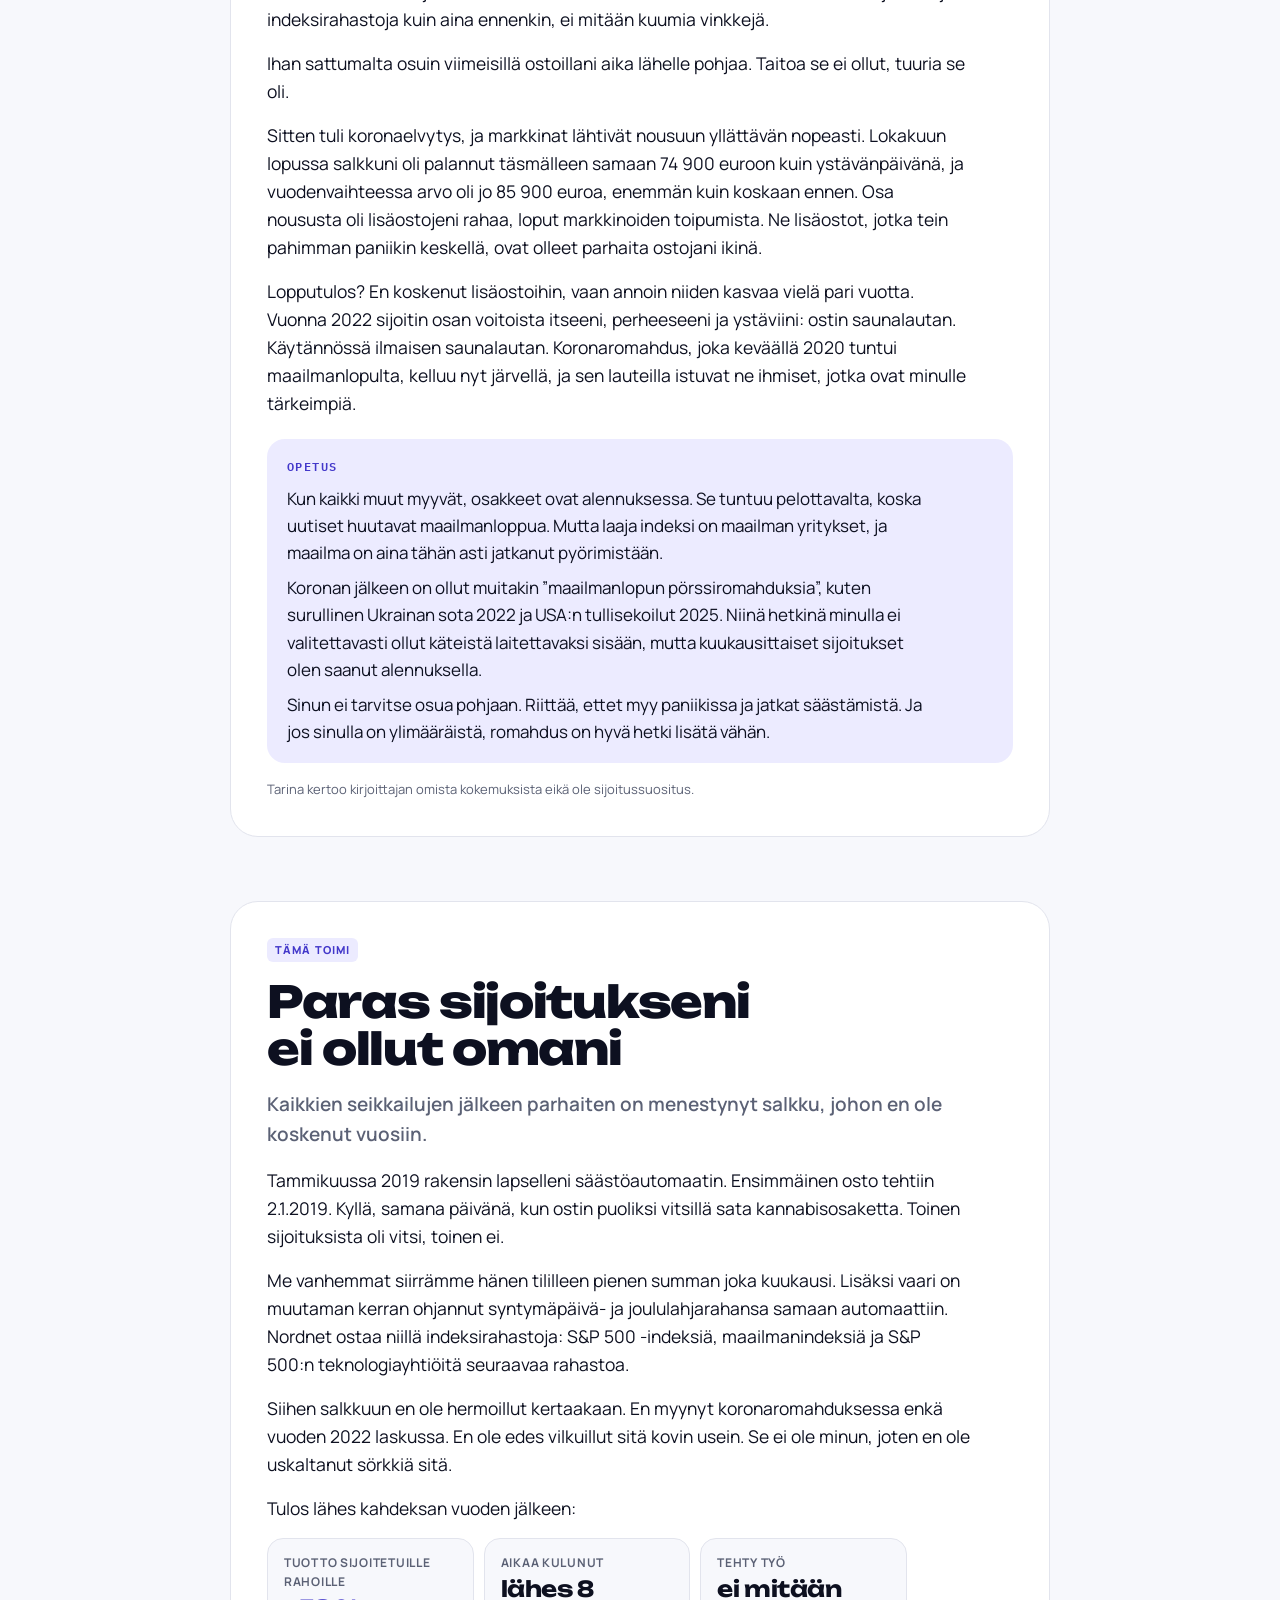
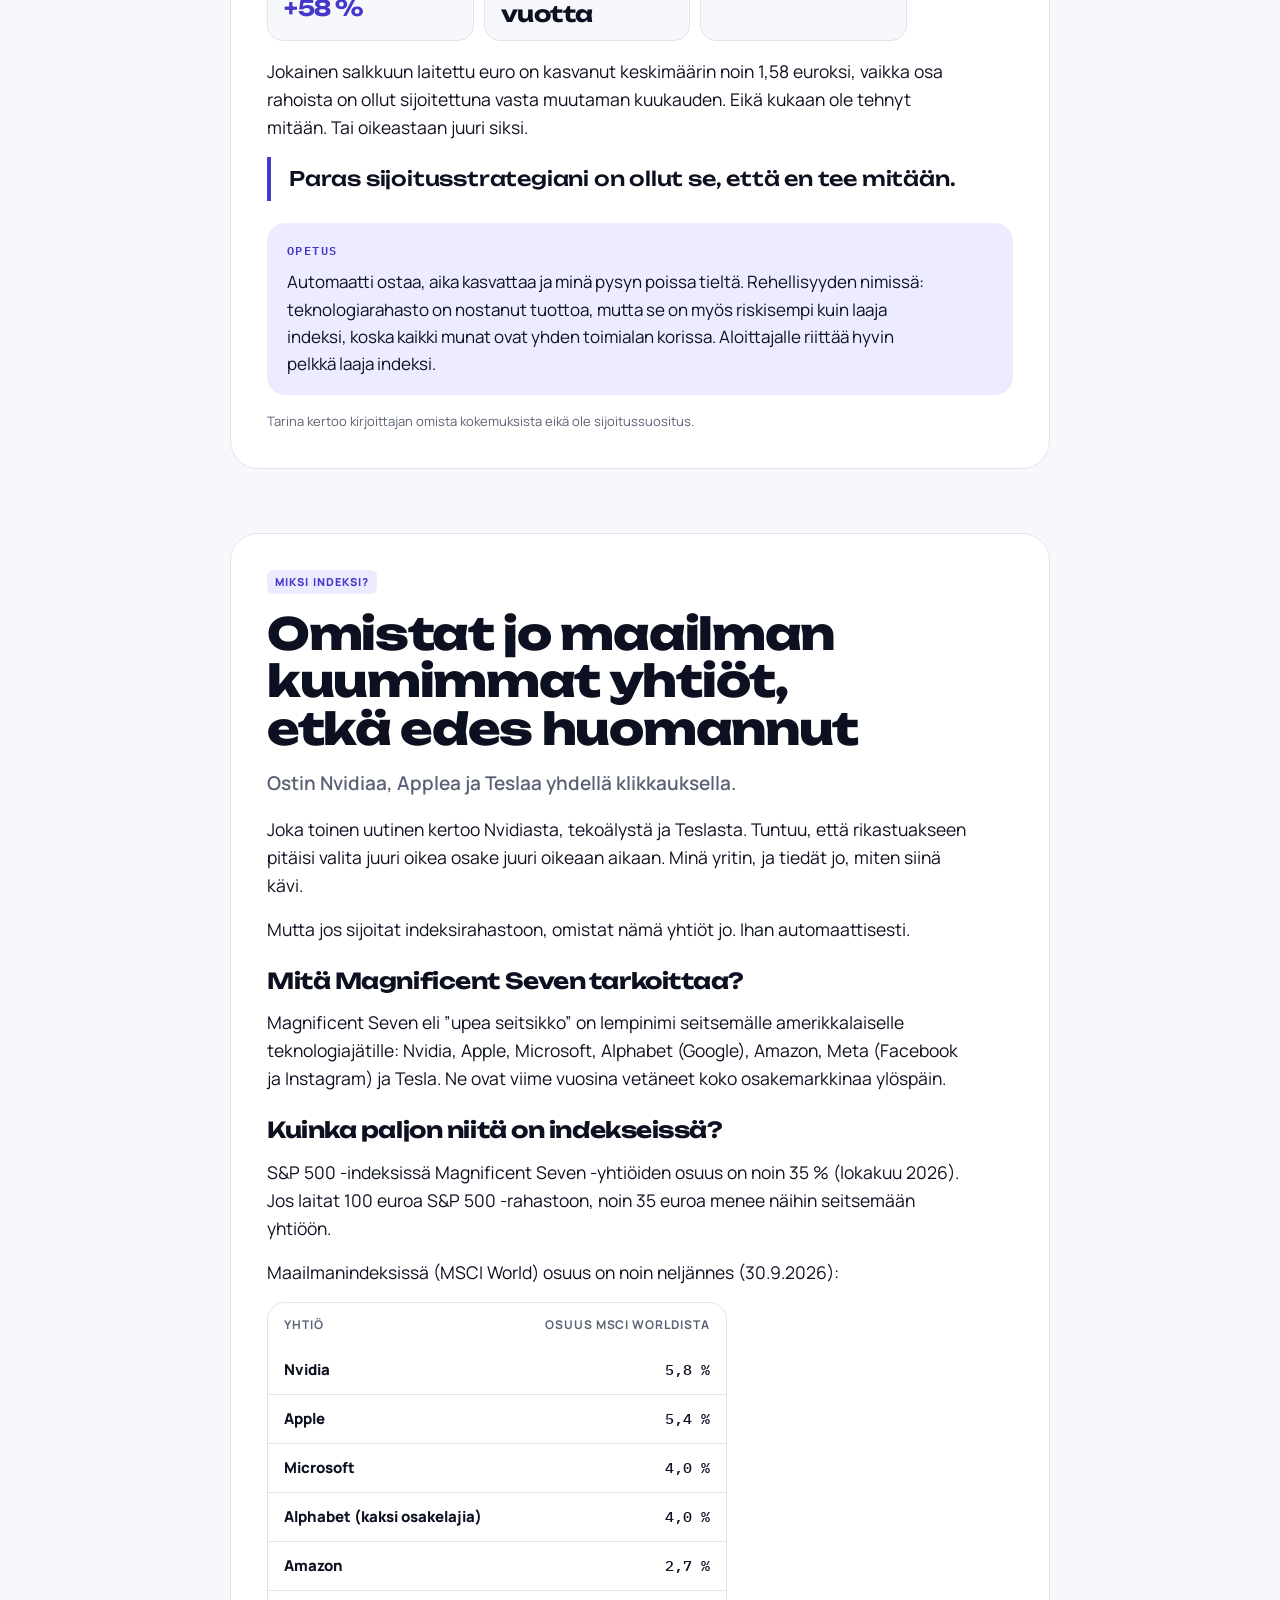
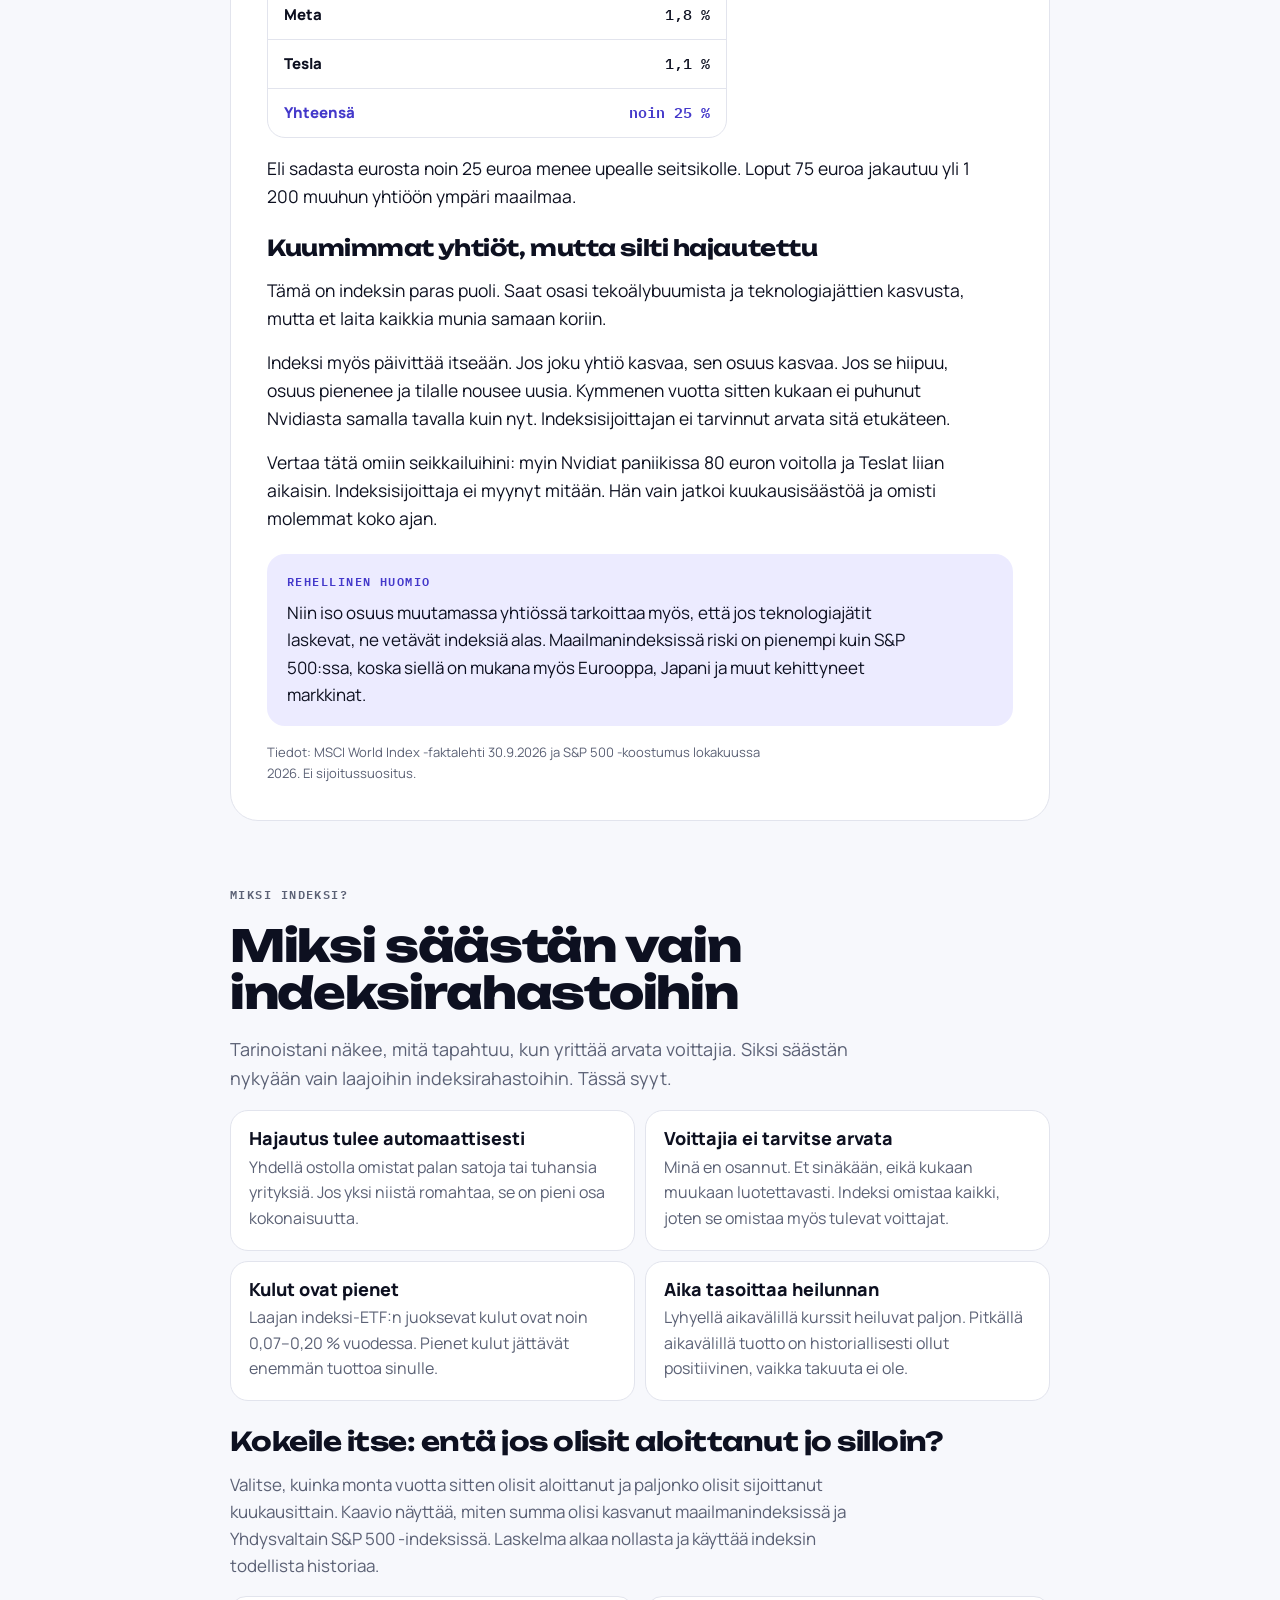
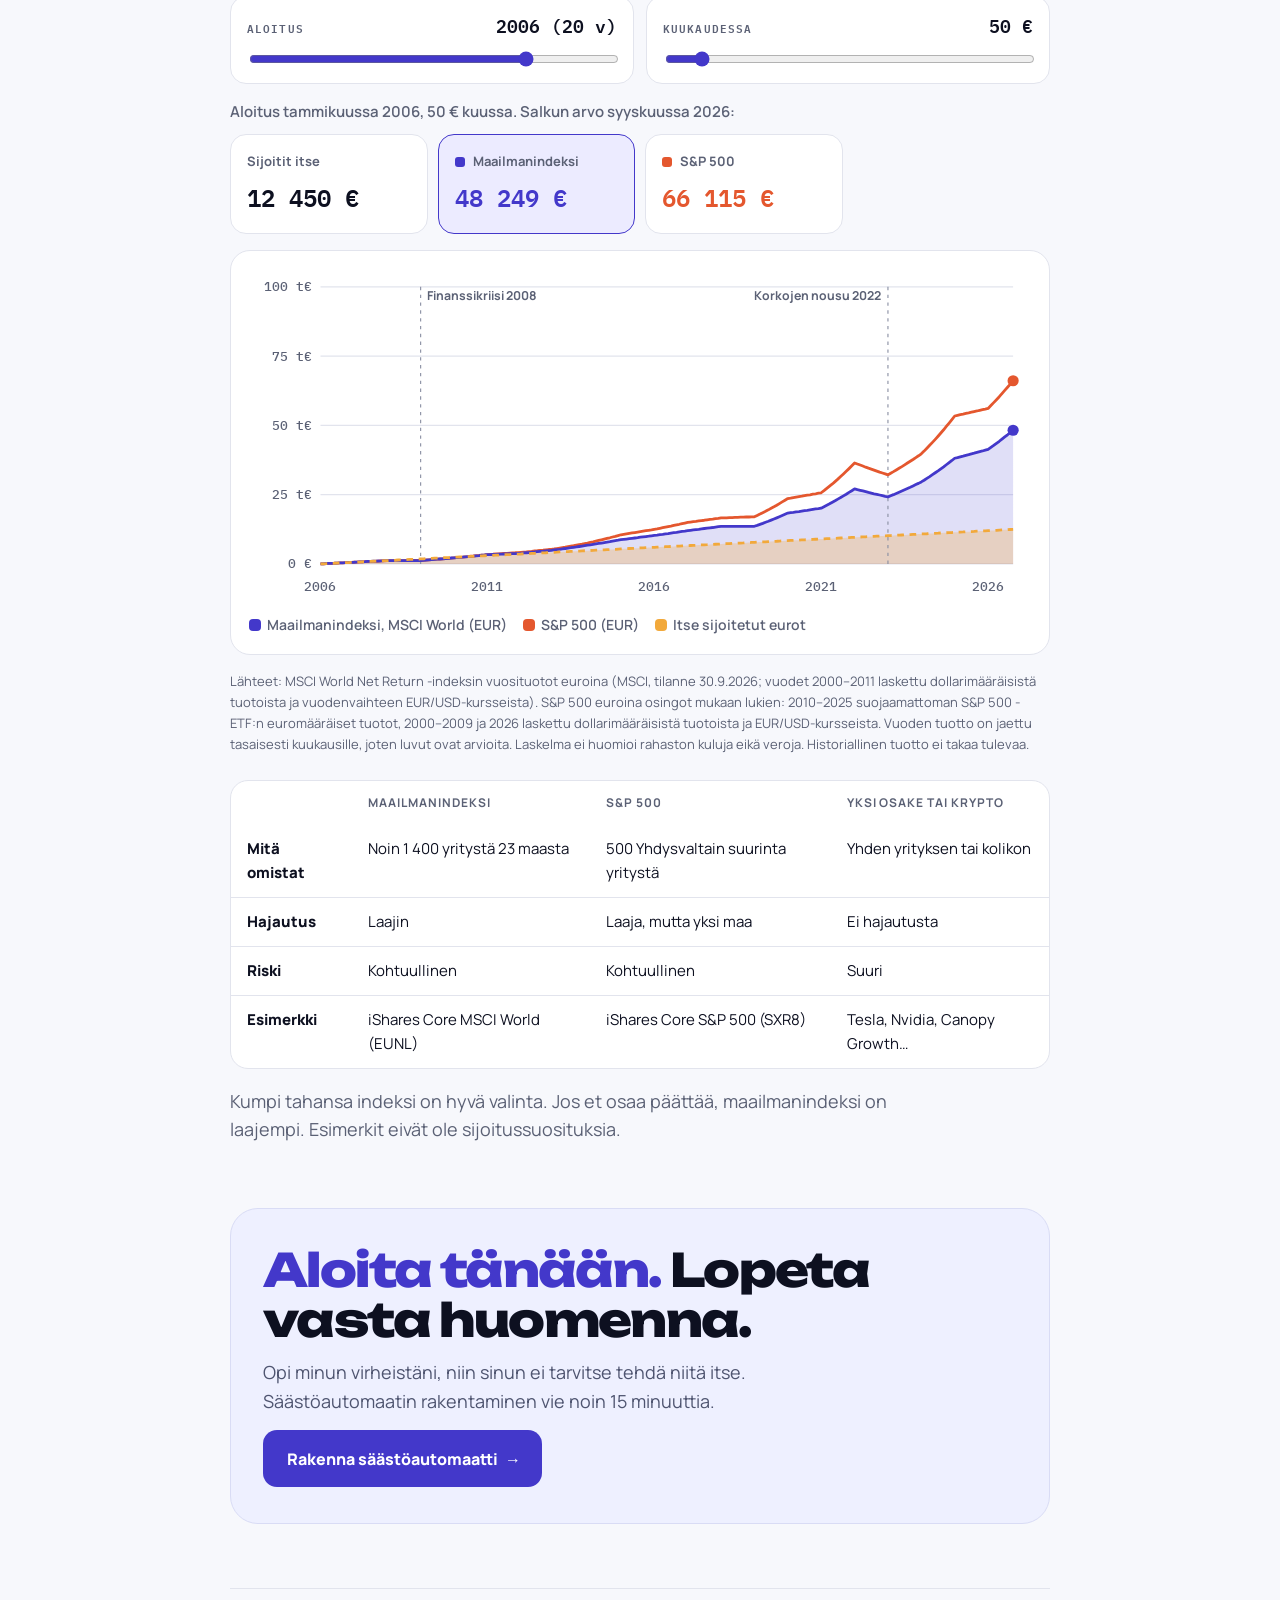
==== commit a8902e37: "Koronatarina: saunalautan oikea aikajana Co-Authored-By: Claude Opus 5.5 <noreply@anthropic.com> Cla" ====
--- a/tarinat.html
+++ b/tarinat.html
@@ -517,7 +517,7 @@
     <p>Minulla oli silloin jonkin verran käteistä sivussa. Sen sijaan, että olisin myynyt, aloin ostaa lisää. Pikkuhiljaa, kuukausi kerrallaan, vähän tavallista enemmän. Samoja tuttuja indeksirahastoja kuin aina ennenkin, ei mitään kuumia vinkkejä.</p>
     <p>Ihan sattumalta osuin viimeisillä ostoillani aika lähelle pohjaa. Taitoa se ei ollut, tuuria se oli.</p>
     <p>Sitten tuli koronaelvytys, ja markkinat lähtivät nousuun yllättävän nopeasti. Lokakuun lopussa salkkuni oli palannut täsmälleen samaan 74 900 euroon kuin ystävänpäivänä, ja vuodenvaihteessa arvo oli jo 85 900 euroa, enemmän kuin koskaan ennen. Osa noususta oli lisäostojeni rahaa, loput markkinoiden toipumista. Ne lisäostot, jotka tein pahimman paniikin keskellä, ovat olleet parhaita ostojani ikinä.</p>
-    <p>Lopputulos? Sijoitin koronan jälkeiset voitot itseeni, perheeseeni ja ystäviini: ostin saunalautan. Käytännössä ilmaisen saunalautan. Koronaromahdus, joka keväällä tuntui maailmanlopulta, kelluu nyt järvellä, ja sen lauteilla istuvat ne ihmiset, jotka ovat minulle tärkeimpiä.</p>
+    <p>Lopputulos? En koskenut lisäostoihin, vaan annoin niiden kasvaa vielä pari vuotta. Vuonna 2022 sijoitin osan voitoista itseeni, perheeseeni ja ystäviini: ostin saunalautan. Käytännössä ilmaisen saunalautan. Koronaromahdus, joka keväällä 2020 tuntui maailmanlopulta, kelluu nyt järvellä, ja sen lauteilla istuvat ne ihmiset, jotka ovat minulle tärkeimpiä.</p>
 
     <div class="lesson"><b class="lh">Opetus</b>
       <p>Kun kaikki muut myyvät, osakkeet ovat alennuksessa. Se tuntuu pelottavalta, koska uutiset huutavat maailmanloppua. Mutta laaja indeksi on maailman yritykset, ja maailma on aina tähän asti jatkanut pyörimistään.</p>
